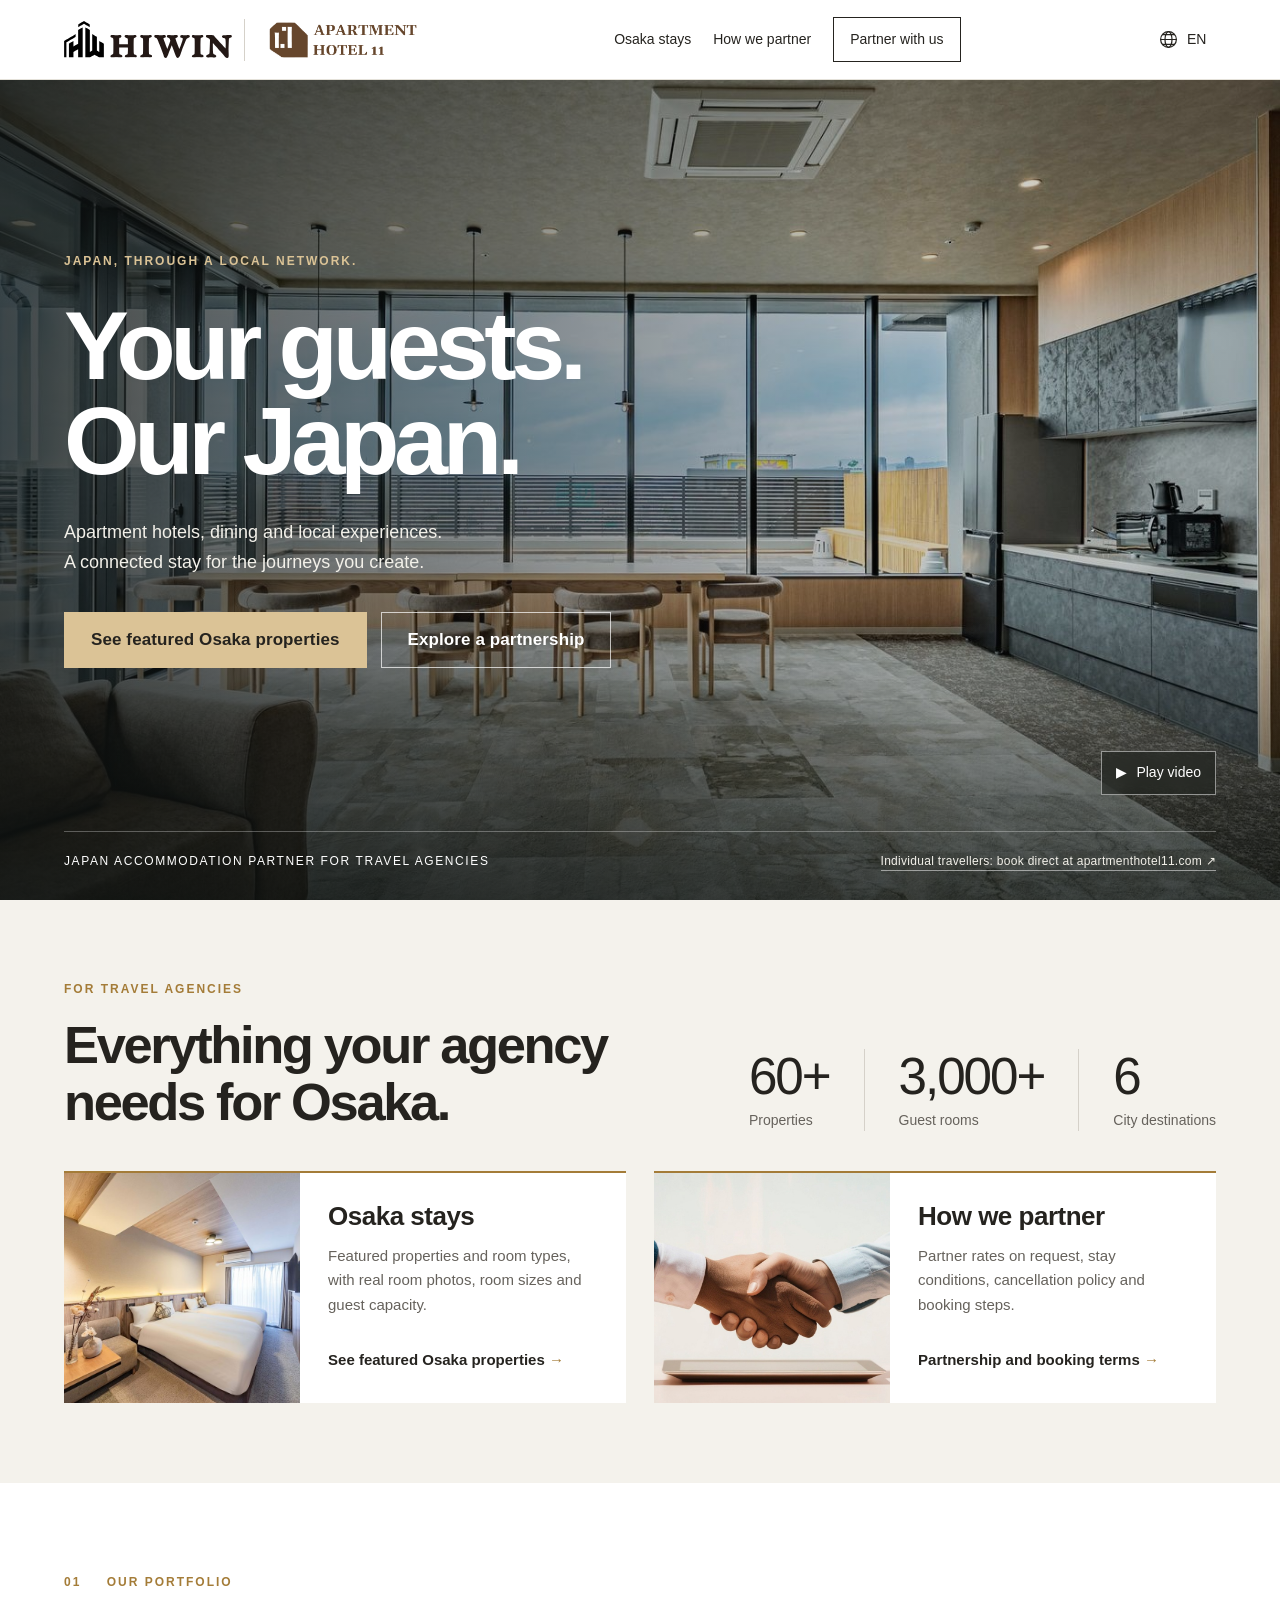
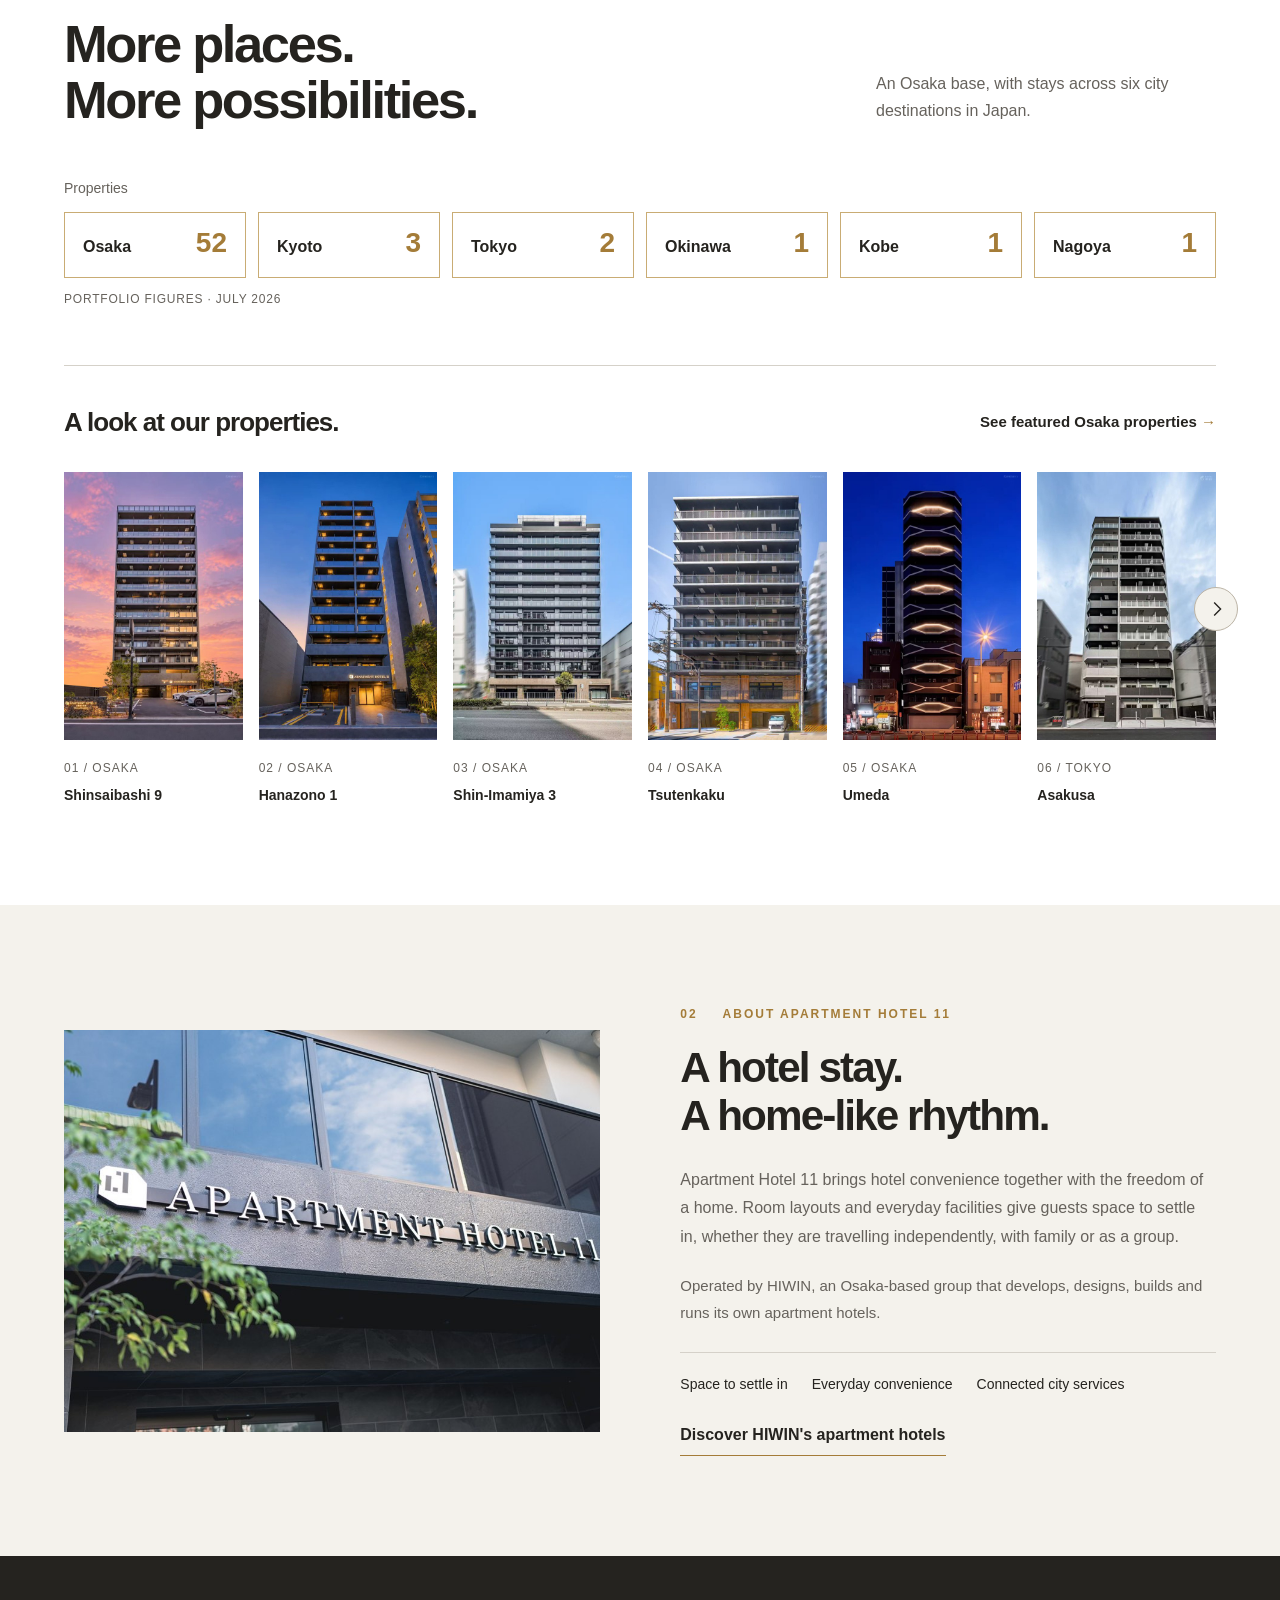
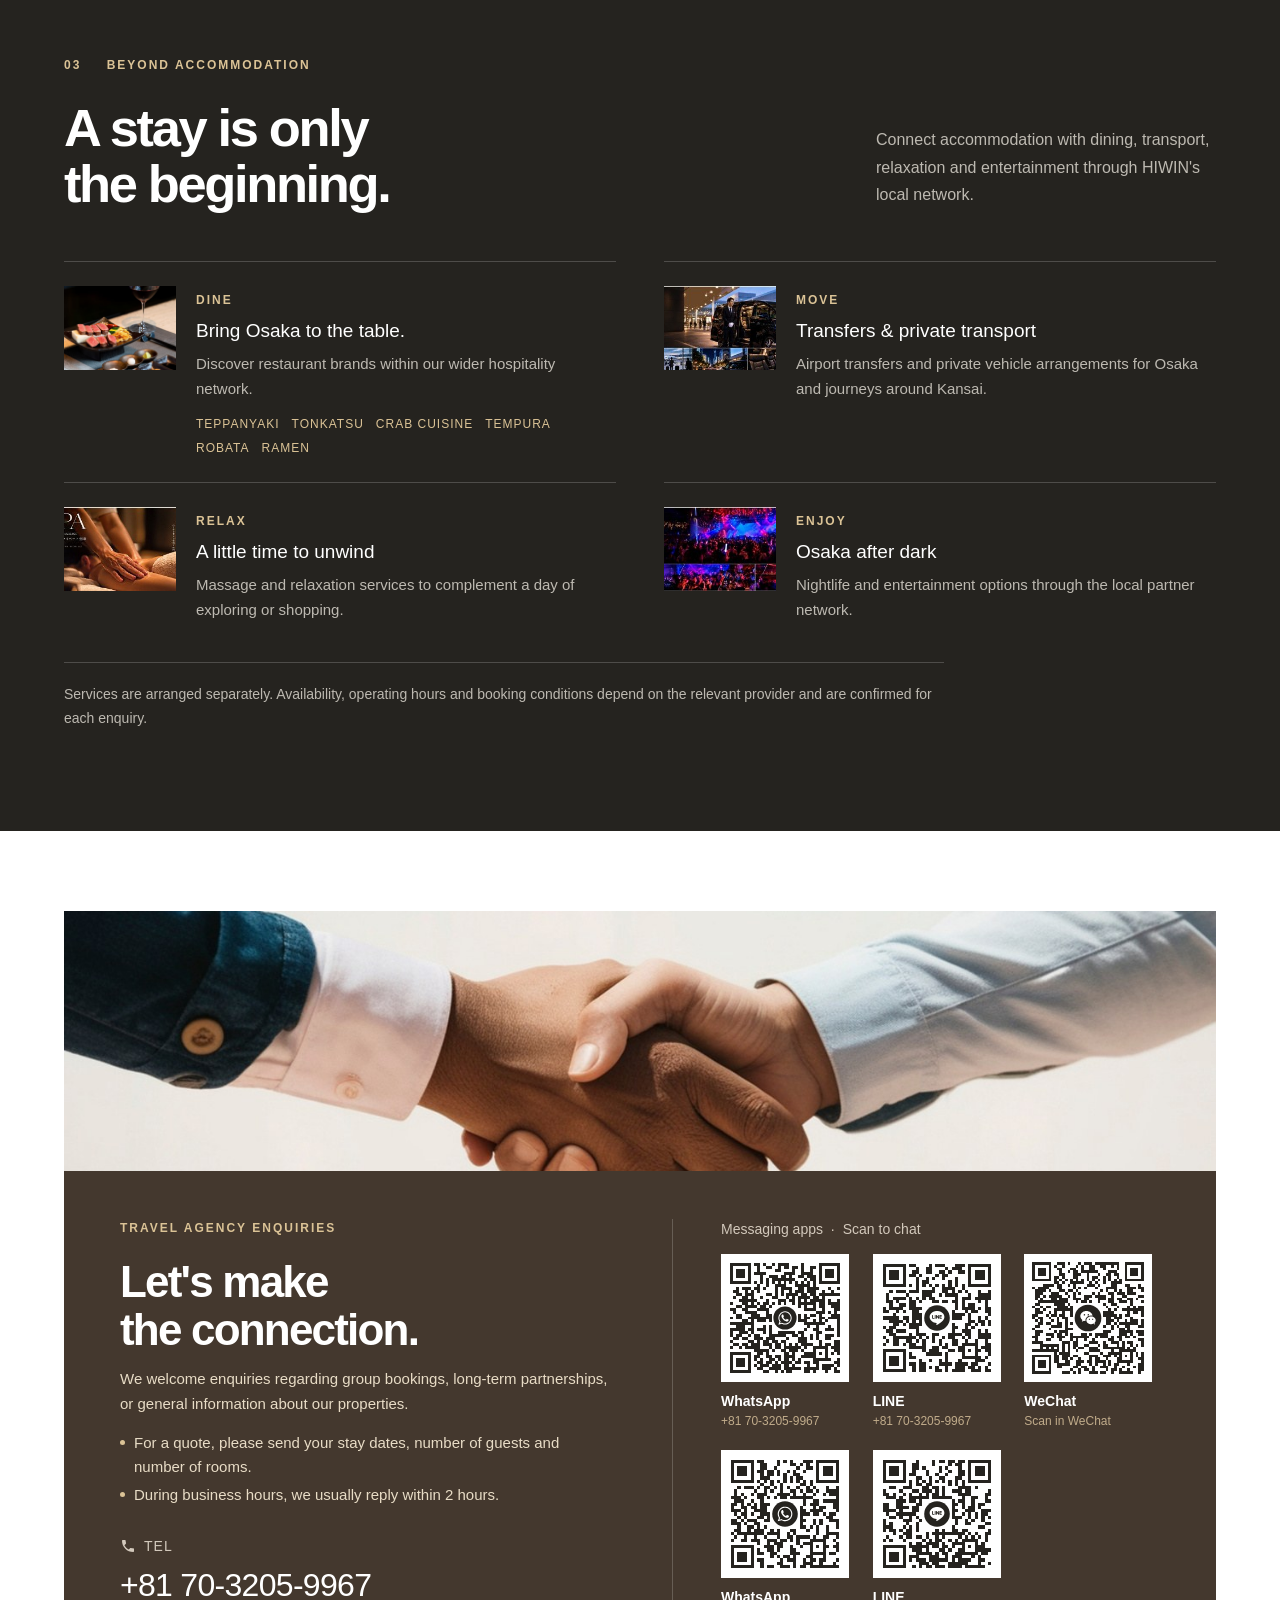
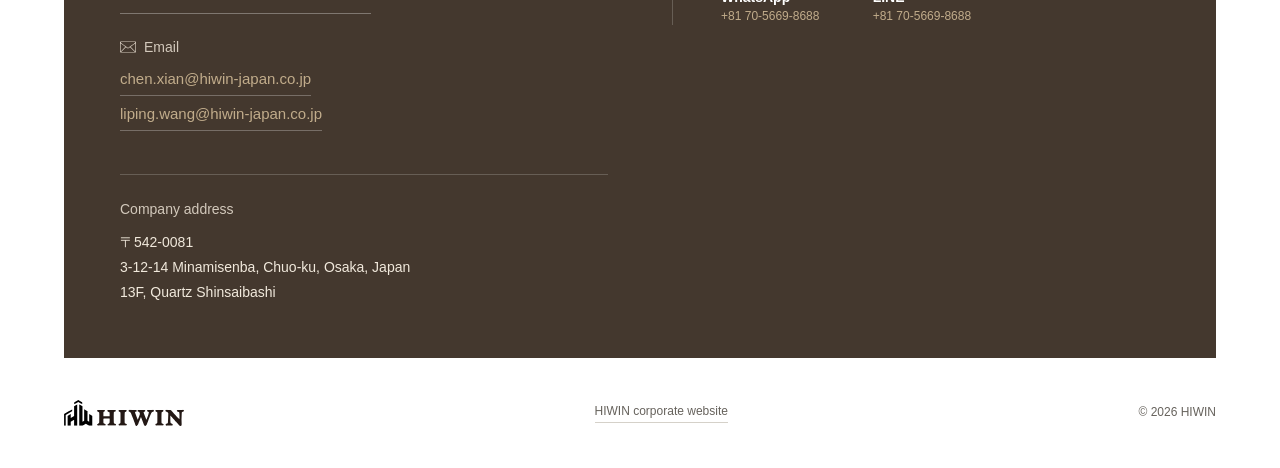
==== index.html @ 97ae5ff8 "Enquiry notes in contact sections; Traditional Chinese wording for properties - Contact panel (every" ====
<!doctype html>
<html lang="en">
<head>
  <!-- Google tag (gtag.js): HIWIN Partners production website -->
  <script async src="https://www.googletagmanager.com/gtag/js?id=G-TNJQEP3WWM"></script>
  <script>
    window.dataLayer = window.dataLayer || [];
    function gtag(){dataLayer.push(arguments);}
    if (location.hostname === 'hiwin-partners.com') {
      gtag('js', new Date());
      gtag('config', 'G-TNJQEP3WWM');
    }
  </script>
  <script src="analytics.js" defer></script>
  <meta charset="utf-8">
  <meta name="viewport" content="width=device-width, initial-scale=1">
  <meta name="theme-color" content="#25231f">
  <title>Apartment Hotel 11 for Travel Agencies in Japan | HIWIN</title>
  <meta name="description" content="Partner with Apartment Hotel 11 by HIWIN: 60+ apartment hotels and 3,000+ rooms in Osaka, Kyoto, Tokyo and 3 more Japanese cities, for travel agents planning FIT and group trips.">
  <meta property="og:type" content="website">
  <meta property="og:site_name" content="HIWIN · Apartment Hotel 11">
  <meta property="og:title" content="Apartment Hotel 11 for Travel Agencies in Japan | HIWIN">
  <meta property="og:description" content="Partner with Apartment Hotel 11 by HIWIN: 60+ apartment hotels and 3,000+ rooms in Osaka, Kyoto, Tokyo and 3 more Japanese cities, for travel agents planning FIT and group trips.">
  <meta property="og:image:alt" content="Apartment Hotel 11 entrance and brand sign">
  <meta name="twitter:card" content="summary_large_image">
  <link rel="icon" type="image/svg+xml" href="assets/favicon.svg">
  <link rel="preload" as="image" href="assets/hero-room.jpg">
  <link rel="stylesheet" href="styles.css">
  <script src="script.js" defer></script>
</head>
<body>
  <a class="skip" href="#main">Skip to content</a>
  <header class="site-header">
    <a class="brand" href="./" aria-label="HIWIN Travel Agency Partnerships home"><img src="assets/hiwin-logo.svg" width="168" height="40" alt="HIWIN"></a>
    <span class="brand-sub"><img src="assets/apartment11-logo-header.png" width="513" height="125" alt="Apartment Hotel 11"></span>
    <span class="trade-label">TRAVEL AGENCY PARTNERSHIPS</span>
    <div class="header-controls"><div class="language-selector"><button class="language-trigger" aria-expanded="false" aria-controls="language-options" aria-label="Choose language"><svg viewBox="0 0 24 24" fill="none" stroke="currentColor" stroke-width="1.4" aria-hidden="true"><circle cx="12" cy="12" r="9"/><ellipse cx="12" cy="12" rx="4" ry="9"/><path d="M3 12h18M5 6.5h14M5 17.5h14"/></svg><span>EN</span></button><div id="language-options" hidden><a href="./" lang="en" hreflang="en">English</a><a href="ja/" lang="ja" hreflang="ja">日本語</a><a href="zh-Hant/" lang="zh-Hant" hreflang="zh-Hant">繁體中文</a><a href="ms/" lang="ms" hreflang="ms">Bahasa Melayu</a><a href="th/" lang="th" hreflang="th">ไทย</a><a href="id/" lang="id" hreflang="id">Bahasa Indonesia</a><a href="fil/" lang="fil" hreflang="fil">Filipino</a><a href="ko/" lang="ko" hreflang="ko">한국어</a></div></div>
    <button class="menu-toggle" aria-controls="main-navigation" aria-expanded="false"><span class="menu-label">Menu</span><span class="menu-symbol" aria-hidden="true">＋</span></button></div>
    <nav id="main-navigation" aria-label="Main navigation">
      <a href="osaka-accommodation/">Osaka stays</a><a href="travel-agency-partnership/">How we partner</a><a href="#partnership" class="nav-contact">Partner with us</a>
    </nav>
  </header>
  <main id="main">
    <section id="introduction" aria-labelledby="about-title">
      <div class="hero">
        <img class="hero-image" src="assets/hero-room.jpg" alt="Light-filled Apartment Hotel 11 interior with a kitchen and dining area" width="1400" height="933" fetchpriority="high">
        <video class="hero-video" muted loop playsinline preload="none" poster="assets/hero-room.jpg" aria-hidden="true" data-video-src="assets/hiwin-hero.m4v"></video>
        <div class="mobile-scenes" aria-hidden="true"><img class="scene current scene-room" src="assets/mobile-room.jpg" width="600" height="400" alt=""><img class="scene scene-property" src="assets/property-shinsaibashi9.jpg" width="512" height="768" alt="" loading="lazy"><img class="scene scene-dining" src="assets/dining-kirameki.jpg" width="800" height="533" alt="" loading="lazy"></div>
        <div class="hero-shade"></div>
        <div class="hero-content shell">
          <p class="eyebrow light">JAPAN, THROUGH A LOCAL NETWORK.</p>
          <h1 id="about-title">Your guests.<br>Our Japan.</h1>
          <p class="hero-summary">Apartment hotels, dining and local experiences.<br> A connected stay for the journeys you create.</p>
          <div class="hero-actions"><a class="hero-link" href="osaka-accommodation/">See featured Osaka properties</a><a class="hero-link hero-link-alt" href="#partnership">Explore a partnership</a></div>
        </div>
        <div class="scene-controls" role="group" aria-label="Hero scenes"><button aria-label="Show guest room" aria-pressed="true" data-scene="0"></button><button aria-label="Show property exterior" aria-pressed="false" data-scene="1"></button><button aria-label="Show restaurant" aria-pressed="false" data-scene="2"></button></div><button class="motion-toggle" aria-pressed="false"><span aria-hidden="true">Ⅱ</span><span class="motion-label">Pause video</span></button>
        <div class="hero-bottom shell"><span>JAPAN ACCOMMODATION PARTNER FOR TRAVEL AGENCIES</span><span><a class="hero-direct" href="https://apartmenthotel11.com/en/" target="_blank" rel="noopener">Individual travellers: book direct at apartmenthotel11.com</a></span></div>
      </div>
    </section>

    <section id="agency-zone" class="agency-zone" aria-labelledby="agency-zone-title">
      <div class="shell">
        <div class="agency-head"><div><p class="eyebrow">FOR TRAVEL AGENCIES</p><h2 id="agency-zone-title">Everything your agency needs for Osaka.</h2></div><div class="agency-stats"><div><strong>60+</strong><span>Properties</span></div><div><strong>3,000+</strong><span>Guest rooms</span></div><div><strong>6</strong><span>City destinations</span></div></div></div>
        <div class="agency-cards">
          <a class="agency-card" href="osaka-accommodation/"><img src="assets/rooms/shinimamiya1.jpg" width="800" height="600" alt="Shin-Imamiya 1 featured room" loading="lazy"><div><h3>Osaka stays</h3><p>Featured properties and room types, with real room photos, room sizes and guest capacity.</p><span class="agency-card-link">See featured Osaka properties</span></div></a>
          <a class="agency-card" href="travel-agency-partnership/"><img src="assets/partnership.jpg" width="1350" height="767" alt="Business partners shaking hands" loading="lazy"><div><h3>How we partner</h3><p>Partner rates on request, stay conditions, cancellation policy and booking steps.</p><span class="agency-card-link">Partnership and booking terms</span></div></a>
        </div>
      </div>
    </section>

    <section id="portfolio" class="portfolio chapter" aria-labelledby="portfolio-title">
      <div class="shell">
        <div class="section-heading"><div><p class="eyebrow"><span>01</span> OUR PORTFOLIO</p><h2 id="portfolio-title">More places.<br>More possibilities.</h2></div><p class="section-intro">An Osaka base, with stays across six city destinations in Japan.</p></div>
        <div class="city-strip">
          <p class="city-strip-title">Properties</p>
          <div class="op-chips op-chips-solid"><span class="op-chip"><span>Osaka</span><strong>52</strong></span><span class="op-chip"><span>Kyoto</span><strong>3</strong></span><span class="op-chip"><span>Tokyo</span><strong>2</strong></span><span class="op-chip"><span>Okinawa</span><strong>1</strong></span><span class="op-chip"><span>Kobe</span><strong>1</strong></span><span class="op-chip"><span>Nagoya</span><strong>1</strong></span></div>
          <p class="data-date">PORTFOLIO FIGURES · JULY 2026</p>
        </div>
        <div class="gallery-heading"><h3>A look at our properties.</h3><a class="gallery-link" href="osaka-accommodation/">See featured Osaka properties</a></div>
        <div class="property-carousel"><div class="property-grid" id="property-gallery">
          <figure><a href="osaka-accommodation/"><img src="assets/property-shinsaibashi9.jpg" width="512" height="768" alt="Apartment Hotel 11 Shinsaibashi 9 exterior at sunset" loading="lazy"><figcaption><span>01 / OSAKA</span><h4>Shinsaibashi 9</h4></figcaption></a></figure>
          <figure><a href="osaka-accommodation/"><img src="assets/property-hanazono1.jpg" width="512" height="768" alt="Apartment Hotel 11 Hanazono 1 exterior at night" loading="lazy"><figcaption><span>02 / OSAKA</span><h4>Hanazono 1</h4></figcaption></a></figure>
          <figure><a href="osaka-accommodation/"><img src="assets/property-shinimamiya3.jpg" width="512" height="768" alt="Apartment Hotel 11 Shin-Imamiya 3 exterior" loading="lazy"><figcaption><span>03 / OSAKA</span><h4>Shin-Imamiya 3</h4></figcaption></a></figure>
          <figure><a href="osaka-accommodation/"><img src="assets/property-tsutenkaku.jpg" width="512" height="768" alt="Apartment Hotel 11 Tsutenkaku exterior" loading="lazy"><figcaption><span>04 / OSAKA</span><h4>Tsutenkaku</h4></figcaption></a></figure>
          <figure><a href="osaka-accommodation/"><img src="assets/property-umeda.jpg" width="512" height="768" alt="Apartment Hotel 11 Umeda exterior with illuminated balconies" loading="lazy"><figcaption><span>05 / OSAKA</span><h4>Umeda</h4></figcaption></a></figure>
          <figure><a href="osaka-accommodation/"><img src="assets/property-asakusa.jpg" width="512" height="768" alt="Apartment Hotel 11 Asakusa exterior" loading="lazy"><figcaption><span>06 / TOKYO</span><h4>Asakusa</h4></figcaption></a></figure>
          <figure><a href="osaka-accommodation/"><img src="assets/property-namba-minami7.jpg" width="640" height="960" alt="Apartment Hotel 11 Namba Minami 7 exterior" loading="lazy"><figcaption><span>07 / OSAKA</span><h4>Namba Minami 7</h4></figcaption></a></figure>
          <figure><a href="osaka-accommodation/"><img src="assets/property-namba-minami6.jpg" width="1200" height="1800" alt="Apartment Hotel 11 Namba Minami 6 exterior" loading="lazy"><figcaption><span>08 / OSAKA</span><h4>Namba Minami 6</h4></figcaption></a></figure>
          <figure><a href="osaka-accommodation/"><img src="assets/property-osaka-dome.jpg" width="640" height="960" alt="Apartment Hotel 11 Osaka Dome exterior" loading="lazy"><figcaption><span>09 / OSAKA</span><h4>Osaka Dome</h4></figcaption></a></figure>
          <figure><a href="osaka-accommodation/"><img src="assets/property-shinsaibashi6.jpg" width="640" height="960" alt="Apartment Hotel 11 Shinsaibashi 6 exterior" loading="lazy"><figcaption><span>10 / OSAKA</span><h4>Shinsaibashi 6</h4></figcaption></a></figure>
          <figure><a href="osaka-accommodation/"><img src="assets/property-dotonbori2.jpg" width="640" height="960" alt="Apartment Hotel 11 Dotonbori 2 exterior" loading="lazy"><figcaption><span>11 / OSAKA</span><h4>Dotonbori 2</h4></figcaption></a></figure>
          <figure><a href="osaka-accommodation/"><img src="assets/property-kuromon9.jpg" width="640" height="960" alt="Apartment Hotel 11 Kuromon 9 exterior" loading="lazy"><figcaption><span>12 / OSAKA</span><h4>Kuromon 9</h4></figcaption></a></figure>
        </div><button class="property-prev" aria-controls="property-gallery" aria-label="Previous property"><svg viewBox="0 0 24 24" fill="none" stroke="currentColor" stroke-width="1.5" aria-hidden="true"><path d="m14 5-7 7 7 7"/></svg></button><button class="property-next" aria-controls="property-gallery" aria-label="Next property"><svg viewBox="0 0 24 24" fill="none" stroke="currentColor" stroke-width="1.5" aria-hidden="true"><path d="m10 5 7 7-7 7"/></svg></button></div>
      </div>
    </section>

    <section id="about" class="about chapter" aria-labelledby="brand-title">
      <div class="apartment-intro shell">
        <div class="apartment-intro-photo"><img src="assets/apartment-intro.jpg" width="1000" height="667" alt="Apartment Hotel 11 entrance and brand sign" loading="lazy"></div>
        <div class="apartment-intro-copy"><p class="eyebrow"><span>02</span> ABOUT APARTMENT HOTEL 11</p><h2 id="brand-title">A hotel stay.<br>A home-like rhythm.</h2><p>Apartment Hotel 11 brings hotel convenience together with the freedom of a home. Room layouts and everyday facilities give guests space to settle in, whether they are travelling independently, with family or as a group.</p><p class="about-operator">Operated by HIWIN, an Osaka-based group that develops, designs, builds and runs its own apartment hotels.</p><div class="apartment-features"><span>Space to settle in</span><span>Everyday convenience</span><span>Connected city services</span></div><a class="apartment-detail-link" href="https://hiwin-japan.co.jp/about-apartmenthotel.html" target="_blank" rel="noopener noreferrer">Discover HIWIN's apartment hotels</a></div>
      </div>
    </section>

    <section id="services" class="services chapter" aria-labelledby="services-title">
      <div class="shell">
        <div class="section-heading"><div><p class="eyebrow light"><span>03</span> BEYOND ACCOMMODATION</p><h2 id="services-title">A stay is only<br>the beginning.</h2></div><p class="section-intro">Connect accommodation with dining, transport, relaxation and entertainment through HIWIN's local network.</p></div>
        <div class="extras-grid extras-four">
          <article><img src="assets/dining-kirameki.jpg" width="800" height="533" alt="Teppanyaki Kirameki restaurant interior" loading="lazy"><div><span class="eyebrow light">DINE</span><h4>Bring Osaka to the table.</h4><p>Discover restaurant brands within our wider hospitality network.</p><p class="dining-genres"><span>TEPPANYAKI</span><span>TONKATSU</span><span>CRAB CUISINE</span><span>TEMPURA</span><span>ROBATA</span><span>RAMEN</span></p></div></article>
          <article><img src="assets/service-transfer.jpg" width="290" height="148" alt="Transfer service imagery from the HIWIN brochure" loading="lazy"><div><span class="eyebrow light">MOVE</span><h4>Transfers &amp; private transport</h4><p>Airport transfers and private vehicle arrangements for Osaka and journeys around Kansai.</p></div></article>
          <article><img src="assets/service-relax.jpg" width="293" height="148" alt="Relaxation service imagery from the HIWIN brochure" loading="lazy"><div><span class="eyebrow light">RELAX</span><h4>A little time to unwind</h4><p>Massage and relaxation services to complement a day of exploring or shopping.</p></div></article>
          <article><img src="assets/service-enjoy.jpg" width="291" height="148" alt="Osaka nightlife imagery from the HIWIN brochure" loading="lazy"><div><span class="eyebrow light">ENJOY</span><h4>Osaka after dark</h4><p>Nightlife and entertainment options through the local partner network.</p></div></article>
        </div>
        <p class="service-note">Services are arranged separately. Availability, operating hours and booking conditions depend on the relevant provider and are confirmed for each enquiry.</p>
      </div>
    </section>

    <section id="partnership" class="partnership op-contact home-contact" aria-labelledby="partnership-title">
      <div class="shell">
        <div class="contact-panel"><div class="contact-photo"><img src="assets/partnership.jpg" width="1350" height="767" alt="Business partners shaking hands" loading="lazy"></div><div class="contact-info"><p class="eyebrow light">TRAVEL AGENCY ENQUIRIES</p><h3 id="partnership-title">Let's make<br>the connection.</h3><p class="op-contact-hint">We welcome enquiries regarding group bookings, long-term partnerships, or general information about our properties.</p><ul class="contact-notes"><li>For a quote, please send your stay dates, number of guests and number of rooms.</li><li>During business hours, we usually reply within 2 hours.</li></ul><p class="contact-tel"><i class="ch ch-phone" aria-hidden="true"></i>TEL</p><a class="phone" href="tel:+817032059967">+81 70-3205-9967</a><dl class="contact-channels"><div><dt><i class="ch ch-mail" aria-hidden="true"></i>Email</dt><dd><a href="mailto:chen.xian@hiwin-japan.co.jp">chen.xian@hiwin-japan.co.jp</a><a href="mailto:liping.wang@hiwin-japan.co.jp">liping.wang@hiwin-japan.co.jp</a></dd></div></dl><div class="contact-qr"><p class="contact-qr-title">Messaging apps <span>Scan to chat</span></p><div class="contact-qr-grid"><a href="https://wa.me/817032059967" target="_blank" rel="noopener noreferrer"><i class="ch ch-whatsapp" aria-hidden="true"></i><img src="assets/qr/whatsapp-7032059967.svg" width="120" height="120" alt="" loading="lazy"><span>WhatsApp</span><small>+81 <span>70-3205-9967</span></small></a><a href="https://line.me/ti/p/4f6w-2z54b" target="_blank" rel="noopener noreferrer"><i class="ch ch-line" aria-hidden="true"></i><img src="assets/qr/line-7032059967.svg" width="120" height="120" alt="" loading="lazy"><span>LINE</span><small>+81 <span>70-3205-9967</span></small></a><a href="contact/#cp-wechat"><i class="ch ch-wechat" aria-hidden="true"></i><img src="assets/qr/wechat-chen-xian.svg" width="120" height="120" alt="WeChat QR code" loading="lazy"><span>WeChat</span><small>Scan in WeChat</small></a><a href="https://wa.me/817056698688" target="_blank" rel="noopener noreferrer"><i class="ch ch-whatsapp" aria-hidden="true"></i><img src="assets/qr/whatsapp-7056698688.svg" width="120" height="120" alt="" loading="lazy"><span>WhatsApp</span><small>+81 <span>70-5669-8688</span></small></a><a href="https://line.me/ti/p/5MqWu953ES" target="_blank" rel="noopener noreferrer"><i class="ch ch-line" aria-hidden="true"></i><img src="assets/qr/line-7056698688.svg" width="120" height="120" alt="" loading="lazy"><span>LINE</span><small>+81 <span>70-5669-8688</span></small></a></div></div><address class="company-address"><span class="address-label">Company address</span><a href="https://www.google.com/maps/search/?api=1&amp;query=542-0081%20%E5%A4%A7%E9%98%AA%E5%B8%82%E4%B8%AD%E5%A4%AE%E5%8C%BA%E5%8D%97%E8%88%B9%E5%A0%B43%E4%B8%81%E7%9B%AE12%E7%95%AA14%E5%8F%B7%20%E3%82%AF%E3%82%AA%E3%83%BC%E3%83%84%E5%BF%83%E6%96%8E%E6%A9%8B" target="_blank" rel="noopener noreferrer" aria-label="HIWIN office on Google Maps"><span>〒542-0081</span><span>3-12-14 Minamisenba, Chuo-ku, Osaka, Japan</span><span>13F, Quartz Shinsaibashi</span></a></address></div></div>
        <footer><div><img src="assets/hiwin-logo.svg" width="160" height="40" alt="HIWIN"></div><a href="https://hiwin-japan.co.jp/" target="_blank" rel="noopener noreferrer">HIWIN corporate website</a><span>© 2026 HIWIN</span></footer>
      </div>
    </section>
  </main>
</body>
</html>
---- styles.css ----
:root{--ink:#25231f;--paper:#fff;--cream:#f4f2ec;--gold:#a47c38;--muted:#66625c;--line:#d5d1c9;--font:Arial,"Helvetica Neue",sans-serif}*{box-sizing:border-box}html{scroll-behavior:smooth;scroll-padding-top:100px}body{margin:0;background:var(--paper);color:var(--ink);font-family:var(--font);font-size:16px;line-height:1.65}a{color:inherit;text-decoration:none}button{font:inherit}img{display:block;max-width:100%;object-fit:cover}p,h1,h2,h3,h4,figure{margin:0}p+p{margin-top:20px}a:focus-visible,button:focus-visible{outline:3px solid var(--gold);outline-offset:6px}.skip{position:fixed;left:16px;top:-100px;background:#fff;padding:12px;z-index:50}.skip:focus{top:10px}.shell{width:90%;max-width:1440px;margin:auto}.chapter{padding:100px 0;scroll-margin-top:0}.site-header{height:92px;position:sticky;top:0;z-index:20;display:flex;align-items:center;gap:34px;padding:0 5%;background:#fffffff7;border-bottom:1px solid #e4e1d9;backdrop-filter:blur(12px)}.brand img{width:168px;height:auto}.trade-label{font-size:12px;letter-spacing:1.9px;line-height:1.5;max-width:120px;padding-left:25px;border-left:1px solid var(--line)}nav{display:flex;gap:32px;align-items:center;margin-left:auto}nav a{font-size:14px;white-space:nowrap;position:relative}nav a:after{content:"";height:1px;background:var(--gold);position:absolute;bottom:-7px;left:0;width:0;transition:width .25s}nav a:hover:after,nav a.active:after{width:100%}.nav-contact{padding:12px 20px;border:1px solid var(--ink)}.nav-contact:after{display:none}.nav-contact:hover{background:var(--ink);color:#fff}.menu-toggle{display:none}.hero{height:calc(100svh - 92px);min-height:650px;max-height:980px;position:relative;color:#fff;background:#363630}.hero-image{position:absolute;inset:0;width:100%;height:100%;object-position:center 58%}.hero-shade{position:absolute;inset:0;background:linear-gradient(90deg,rgba(15,19,18,.76),rgba(15,19,18,.2) 75%),linear-gradient(0deg,rgba(10,15,13,.65),transparent 35%)}.hero-content{position:relative;height:100%;display:flex;flex-direction:column;justify-content:center;padding-bottom:60px}.eyebrow{font-size:12px;letter-spacing:2px;font-weight:700;color:var(--gold);line-height:1.6}.eyebrow span{display:inline-block;margin-right:20px}.eyebrow.light{color:#dbc396}.hero h1{font-size:clamp(64px,7.6vw,124px);letter-spacing:-.055em;line-height:.98;margin:26px 0 30px;font-weight:700}.hero-summary{font-size:18px;line-height:1.65;color:#f2f0e9}.hero-link{margin-top:34px;width:max-content;border-bottom:1px solid #ffffffa8;padding:0 0 8px;font-size:15px}.hero-link:hover{border-color:#fff}.hero-bottom{position:absolute;bottom:28px;left:5%;display:flex;justify-content:space-between;font-size:12px;letter-spacing:1.6px;border-top:1px solid #ffffff4a;padding-top:20px}.about-copy{display:grid;grid-template-columns:1.1fr 1fr;gap:9%}h2{font-size:clamp(40px,4.1vw,64px);line-height:1.08;letter-spacing:-.045em;margin-top:24px;font-weight:700}.about-detail{padding-top:42px;color:var(--muted);font-size:16px}.lead{font-size:23px;line-height:1.35;color:var(--ink);font-weight:600;margin-bottom:24px}.capabilities{display:flex;flex-wrap:wrap;gap:24px;border-top:1px solid var(--line);margin-top:32px;padding-top:20px;font-size:12px;letter-spacing:1px;color:var(--ink)}.portfolio{background:var(--cream);padding-top:90px}.section-heading{display:flex;justify-content:space-between;align-items:flex-end;gap:60px}.section-intro{max-width:340px;color:var(--muted);line-height:1.7;padding-bottom:5px}.stats{display:grid;grid-template-columns:1fr 1.45fr 1fr;margin-top:65px;border-top:1px solid var(--line);border-bottom:1px solid var(--line)}.stats div{padding:25px 0 32px;display:flex;flex-direction:column}.stats div+div{border-left:1px solid var(--line);padding-left:17%}.stats strong{font-size:clamp(64px,7.8vw,112px);line-height:1.25;font-weight:500;letter-spacing:-.055em;font-variant-numeric:tabular-nums}.stats span{font-size:14px;color:var(--muted)}.data-date{font-size:12px;letter-spacing:1.5px;margin-top:14px;color:var(--muted)}.coverage{display:grid;grid-template-columns:1fr 1.3fr;gap:10%;padding:65px 0 60px}.coverage-copy h3{font-size:36px;line-height:1.15;letter-spacing:-1.5px;margin:20px 0}.coverage-copy p:not(.eyebrow){color:var(--muted);max-width:320px}.coverage-brand{font-family:Georgia,serif;display:block;font-size:27px;line-height:1.05;letter-spacing:2.8px;margin-top:40px;color:#3b493b}.city-row{display:grid;grid-template-columns:1.5fr 1fr .8fr;border-bottom:1px solid var(--line);padding:15px 0;align-items:center;font-size:17px}.city-row>span:nth-child(n+2){text-align:right;font-variant-numeric:tabular-nums}.city-row>span:first-child{font-weight:600}.city-row small{display:inline-block;font-size:12px;color:#8d887f;margin-left:10px;font-weight:400}.city-header{font-size:12px;padding-top:0;padding-bottom:16px;color:var(--muted)}.city-header>span:first-child{font-weight:400}.gallery-heading{display:flex;justify-content:space-between;gap:20px;align-items:center;border-top:1px solid var(--line);padding-top:35px;margin-bottom:28px}.gallery-heading h3{font-size:26px;letter-spacing:-1px}.gallery-heading>span,.process-heading>span{font-size:12px;letter-spacing:1.6px;color:var(--muted)}.property-grid{display:grid;grid-template-columns:repeat(6,minmax(0,1fr));gap:16px}.property-grid img{aspect-ratio:2/3;width:100%;transition:filter .3s}.property-grid figure:hover img{filter:brightness(1.07)}.property-grid figcaption{padding-top:14px}.property-grid figcaption span{font-size:12px;letter-spacing:1px;color:var(--muted)}.property-grid h4{font-size:14px;font-weight:600;line-height:1.45;margin-top:4px}.services{background:var(--ink);color:#fff}.services .section-intro{color:#bdb9b1}.service-index{display:flex;justify-content:space-between;border-top:1px solid #ffffff30;border-bottom:1px solid #ffffff30;margin-top:48px;padding:20px 0;font-size:clamp(14px,2.2vw,30px);letter-spacing:1.5px;font-weight:500}.service-index span+span{color:#dbc396}.dining-intro{display:flex;justify-content:space-between;align-items:flex-end;gap:30px;margin:50px 0 24px}.dining-intro h3,.extras-heading h3{font-size:32px;line-height:1.15;letter-spacing:-1px}.dining-intro p,.extras-heading p{color:#bdb9b1;max-width:340px}.restaurant-grid{display:grid;grid-template-columns:repeat(3,1fr);gap:24px}.restaurant-grid img{width:100%;aspect-ratio:1.7;object-position:center}.restaurant-grid figcaption{padding:18px 0 20px;border-bottom:1px solid #ffffff30}.restaurant-grid figcaption>span{font-size:12px;letter-spacing:1.6px;color:#dbc396}.restaurant-grid h4{font-size:21px;font-weight:500;margin-top:5px}.more-restaurants{display:flex;gap:28px;align-items:center;flex-wrap:wrap;margin-top:20px;font-size:12px;letter-spacing:1px;color:#bdb9b1}.more-restaurants span{font-size:14px;color:#f0e9df;letter-spacing:0}.extras-heading{display:flex;justify-content:space-between;align-items:flex-end;gap:30px;margin:65px 0 28px}.extras-grid{display:grid;grid-template-columns:repeat(3,1fr);gap:24px}.extras-grid article{display:grid;grid-template-columns:110px 1fr;gap:20px;border-top:1px solid #ffffff30;padding-top:24px}.extras-grid img{width:110px;height:90px}.extras-grid h4{font-size:19px;line-height:1.3;margin:10px 0 12px;font-weight:500}.extras-grid p{font-size:14px;color:#bdb9b1;line-height:1.65}.extras-grid .eyebrow{font-size:12px}.service-note{margin-top:40px;padding-top:20px;border-top:1px solid #ffffff30;max-width:880px;font-size:12px;color:#bdb9b1;line-height:1.7}.partnership{padding-bottom:0;background:#fff}.partner-models{display:grid;grid-template-columns:repeat(4,1fr);gap:30px;margin-top:55px}.partner-models article{border-top:2px solid var(--gold);padding-top:22px}.partner-models article>span{font-size:12px;color:var(--gold)}.partner-models h3{font-size:21px;line-height:1.25;font-weight:600;min-height:54px;letter-spacing:-.4px;margin:20px 0 16px}.partner-models p{font-size:14px;color:var(--muted);line-height:1.7}.process-heading{display:flex;justify-content:space-between;align-items:flex-end;gap:30px;margin:70px 0 40px}.process-heading h3{font-size:32px;line-height:1.15;letter-spacing:-1px}.process{list-style:none;padding:0;margin:0;display:grid;grid-template-columns:repeat(5,1fr);gap:28px}.process li{border-top:1px solid var(--line);padding-top:20px}.process li>span{font-size:28px;line-height:1;color:var(--gold);font-weight:400}.process h4{font-size:16px;margin:18px 0 12px;line-height:1.4;font-weight:600}.process p{font-size:14px;color:var(--muted);line-height:1.6}.contact-panel{margin-top:75px;display:grid;grid-template-columns:.85fr 1.15fr;background:#44382e;color:#fff}.contact-photo img{width:100%;height:100%;object-position:45%;min-height:470px}.contact-info{padding:50px 10%}.contact-info h3{font-size:44px;line-height:1.08;letter-spacing:-1.8px;margin-top:20px}.phone{display:inline-block;font-size:clamp(22px,2.5vw,35px);letter-spacing:-.7px;border-bottom:1px solid #ffffff50;margin-top:30px;line-height:1.7}.phone:hover{border-color:#fff}.contact-channels{margin-top:28px;font-size:12px;color:#d3c9bc}.contact-channels div{display:flex;gap:30px;margin-top:8px}.contact-channels dt{width:70px}.contact-channels dd{margin:0;color:#c1ac8b;letter-spacing:.8px}footer{display:flex;align-items:center;justify-content:space-between;gap:30px;padding:42px 0;color:var(--muted);font-size:12px}footer>div{display:flex;align-items:center;gap:30px}footer img{width:120px;height:auto}footer>div>span{font-size:12px;letter-spacing:1.2px}footer a{border-bottom:1px solid var(--line)}
@media(min-width:1700px){.hero-bottom{left:calc((100% - 1440px)/2)}}
@media(max-width:1100px){.trade-label{display:none}.site-header{gap:25px}nav{gap:20px}.extras-grid article{display:block}.extras-grid img{width:100%;height:auto;aspect-ratio:1.96;margin-bottom:18px}.property-grid{grid-template-columns:repeat(3,1fr);gap:30px 20px}.property-grid img{aspect-ratio:3/4}.partner-models{gap:20px}.partner-models h3{font-size:19px}footer>div{display:block}footer>div>span{display:block;margin-top:10px}.hero{min-height:590px}}
@media(max-width:760px){html{scroll-padding-top:72px}.shell{width:88%}.site-header{height:72px;padding:0 6%;justify-content:space-between}.brand img{width:140px}.menu-toggle{display:flex;align-items:center;gap:14px;background:transparent;border:0;font-size:14px;padding:10px 0}.menu-toggle span{font-size:22px;line-height:1}nav{display:none;position:absolute;top:72px;left:0;width:100%;background:var(--paper);padding:20px 6% 30px;border-bottom:1px solid var(--line)}nav.open{display:flex;align-items:stretch;flex-direction:column;gap:0}nav a{padding:15px 0;font-size:18px;border-top:1px solid var(--line)}nav a:after{display:none}nav .nav-contact{border:0;border-top:1px solid var(--line);color:var(--gold)}.hero{height:calc(92svh - 72px);min-height:560px;max-height:760px}.hero-image{object-position:60% center}.hero-shade{background:linear-gradient(90deg,#111611bb,#11161155),linear-gradient(0deg,#111611bb,transparent 50%)}.hero-content{padding-bottom:90px}.hero h1{font-size:clamp(64px,13vw,90px);margin:26px 0}.hero-summary{font-size:16px;max-width:340px}.hero-summary br{display:none}.eyebrow{font-size:12px;letter-spacing:1.4px}.hero-bottom{left:6%;font-size:12px;bottom:22px;display:block}.hero-bottom span{display:block}.hero-bottom span+span{margin-top:6px;font-size:12px;letter-spacing:1px}.chapter{padding:65px 0}.about-copy{display:block}.about-detail{padding-top:32px}.lead{font-size:21px}.capabilities{gap:20px;font-size:12px}h2{font-size:42px;margin-top:20px}.section-heading{display:block}.section-intro{max-width:none;margin-top:24px;font-size:15px}.stats{margin-top:36px;grid-template-columns:1fr 1.4fr .8fr}.stats strong{font-size:clamp(35px,9.8vw,64px);line-height:1.35}.stats span{font-size:12px}.stats div{padding:20px 0}.stats div+div{padding-left:11%}.data-date{font-size:12px}.coverage{display:block;padding:40px 0}.coverage-copy h3{font-size:29px}.coverage-copy h3 br{display:none}.coverage-copy p:not(.eyebrow){max-width:none;font-size:15px}.coverage-brand{display:none}.city-list{margin-top:30px}.city-row{font-size:16px}.city-header{font-size:12px}.city-row small{font-size:12px;margin-left:6px}.gallery-heading{display:block;padding-top:26px}.gallery-heading h3{font-size:24px}.gallery-heading>span{display:block;margin-top:8px;font-size:12px}.property-grid{display:flex;gap:16px;overflow-x:auto;scroll-snap-type:x mandatory;padding-bottom:18px}.property-grid figure{flex:0 0 65%;scroll-snap-align:start}.property-grid img{aspect-ratio:3/4}.property-grid h4{font-size:16px}.service-index{font-size:14px;letter-spacing:.5px;margin-top:35px;padding:18px 0}.dining-intro,.extras-heading{display:block;margin-top:38px}.dining-intro h3,.extras-heading h3,.process-heading h3{font-size:29px}.dining-intro p,.extras-heading p{font-size:14px;margin-top:16px;max-width:none}.restaurant-grid{display:flex;overflow-x:auto;scroll-snap-type:x mandatory;gap:18px;padding-bottom:10px}.restaurant-grid figure{flex:0 0 85%;scroll-snap-align:start}.restaurant-grid h4{font-size:22px}.more-restaurants{gap:12px 20px;font-size:12px}.more-restaurants span{font-size:14px}.extras-grid{display:block}.extras-grid article{display:grid;grid-template-columns:90px 1fr;gap:20px;margin-top:24px;padding-top:24px}.extras-grid img{width:90px;height:90px;aspect-ratio:auto;object-position:center;margin:0}.extras-grid h4{font-size:18px;margin-top:8px}.extras-grid p{font-size:14px}.service-note{font-size:12px;line-height:1.7;margin-top:30px}.partner-models{grid-template-columns:repeat(2,1fr);gap:32px 22px;margin-top:36px}.partner-models h3{font-size:18px;min-height:46px;margin-top:16px}.partner-models p{font-size:14px}.process-heading{display:block;margin:45px 0 28px}.process-heading>span{display:block;margin-top:16px;font-size:12px}.process{display:block}.process li{display:grid;grid-template-columns:44px 1fr;gap:4px 16px;padding:18px 0}.process li>span{grid-row:1/3;font-size:24px;align-self:start;padding-top:1px}.process h4{margin:0;font-size:16px}.process p{font-size:14px}.contact-panel{display:block;margin-top:40px}.contact-photo img{height:190px;min-height:0;object-position:50% 45%}.contact-info{padding:35px 8% 40px}.contact-info h3{font-size:38px}.phone{font-size:27px;margin-top:24px}.contact-channels{font-size:12px}.contact-channels div{gap:15px}footer{display:block;padding:32px 0 0;font-size:12px}footer>div{display:flex;gap:20px;margin-bottom:24px}footer>div>span{font-size:12px;margin:0}footer>a{display:inline-block;margin-right:20px}.partnership{padding-bottom:40px}}
@media(prefers-reduced-motion:reduce){html{scroll-behavior:auto}*{transition:none!important}}

.contact-channels{font-size:14px}.contact-channels dd{min-width:0;overflow-wrap:anywhere}.stats span{font-size:14px}.trade-label{max-width:140px}.hero-bottom span+span{font-size:12px}

/* Partner-site motion, language navigation and responsive refinements. */
.header-controls{display:flex;align-items:center;gap:14px;order:3;margin-left:12px}.site-header nav{order:2}.language-selector{position:relative}.language-trigger{display:flex;align-items:center;gap:8px;min-height:44px;min-width:58px;border:0;background:transparent;padding:8px 0;cursor:pointer;font-size:14px}.language-trigger svg{width:21px;height:21px;flex-shrink:0}#language-options{position:absolute;right:0;top:calc(100% + 15px);width:220px;background:var(--ink);color:white;padding:10px 18px;box-shadow:0 12px 30px #0002;border-top:2px solid var(--gold);z-index:40}#language-options[hidden]{display:none}#language-options a{display:block;padding:12px 4px;border-bottom:1px solid #ffffff25;font-size:15px}#language-options a:last-child{border:0}#language-options a[aria-current]{color:#dbc396}#language-options a:hover{color:#dbc396}.apartment-logo{width:280px;max-width:85%;height:auto;object-fit:contain;margin-top:36px}.footer-apartment{width:180px!important;object-fit:contain}.channel-icon{width:22px;height:22px;object-fit:contain}.contact-channels dt{display:flex;align-items:center;gap:7px;flex-shrink:0}.contact-channels a{border-bottom:1px solid #ffffff45;padding-bottom:3px}.contact-channels a:hover{color:#fff;border-color:#fff}.hero-video{position:absolute;inset:0;width:100%;height:100%;object-fit:cover;opacity:0;transition:opacity 1.1s}.hero-video.ready{opacity:1}.motion-toggle{position:absolute;right:5%;bottom:105px;display:flex;align-items:center;gap:9px;min-height:44px;padding:9px 14px;border:1px solid #ffffff80;background:#171b1680;color:white;font-size:14px;cursor:pointer;backdrop-filter:blur(8px)}.hero-content{pointer-events:none}.hero-content a{pointer-events:auto}.hero h1{max-width:1000px}.reveal{transition:opacity .8s,transform .8s}.reveal.pending{opacity:0;transform:translateY(24px)}.property-grid figure{overflow:hidden}.property-grid img{transition:transform .7s,filter .5s}.property-grid figure:hover img{transform:scale(1.035)}.stats strong{font-variant-numeric:tabular-nums}.service-index{gap:16px;flex-wrap:wrap}.service-index span{font-size:clamp(14px,1.8vw,27px)}.menu-toggle .menu-label{font-size:14px;line-height:1.5}.city-header{font-size:14px}.city-row small{display:none}.city-row>span{min-width:0}.city-header span{overflow-wrap:normal}.contact-info{min-width:0}.contact-channels{font-size:15px}.contact-channels dd{letter-spacing:0}.partner-models article{min-width:0}.partner-models h3{min-height:0}.partner-models p{font-size:16px}.extras-grid p{font-size:16px}.process p{font-size:16px}.service-note{font-size:14px}.data-date{letter-spacing:.8px}.stats span{padding-right:8px}html[lang=ja],html[lang=zh-Hant]{--font:"Hiragino Kaku Gothic ProN","Yu Gothic","PingFang TC","Microsoft JhengHei",Arial,sans-serif}html[lang=ja] h1,html[lang=zh-Hant] h1{font-size:clamp(48px,5.9vw,96px);line-height:1.2;letter-spacing:-.025em}html[lang=ja] h2,html[lang=zh-Hant] h2{line-height:1.4;letter-spacing:0;font-size:clamp(32px,3.5vw,53px)}html[lang=ja] .eyebrow,html[lang=zh-Hant] .eyebrow{letter-spacing:1px}html[lang=ms] .trade-label{display:none}html[lang=ms] h1{font-size:clamp(56px,6.7vw,105px);line-height:1.08}html[lang=ms] .service-index{letter-spacing:0}html[lang=ms] .restaurant-grid figcaption>span{display:block;line-height:1.5;min-height:36px}
@media(max-width:1280px){.trade-label{display:none}.site-header{justify-content:space-between;height:80px;padding:0 5%;gap:12px}.header-controls{margin-left:auto}.menu-toggle{display:flex;align-items:center;gap:10px;background:transparent;border:0;padding:10px;cursor:pointer;min-height:44px}.menu-symbol{font-size:24px;line-height:1}.site-header nav{display:none;position:absolute;top:80px;left:0;width:100%;margin:0;background:var(--ink);color:#fff;padding:18px 5% 26px;border-bottom:1px solid #ffffff30}.site-header nav.open{display:flex;flex-direction:column;align-items:stretch;gap:0}.site-header nav a{padding:15px 0;border:0;border-bottom:1px solid #ffffff30;font-size:18px;white-space:normal}.site-header nav a:after{display:none}.site-header nav .nav-contact{color:#dbc396}.hero{height:calc(100svh - 80px)}html{scroll-padding-top:80px}}
@media(max-width:760px){.site-header{height:72px;padding:0 5%;gap:6px}.brand img{width:126px}.header-controls{gap:8px;margin:0}.menu-toggle{gap:7px;padding:8px 0}.site-header nav{top:72px;padding:15px 6% 24px;max-height:calc(100svh - 72px);overflow:auto}html{scroll-padding-top:72px}.hero{height:calc(100svh - 72px);min-height:580px;max-height:880px}.hero-content{padding-bottom:100px}.hero h1{font-size:clamp(52px,13vw,82px);max-width:100%;line-height:1.04}.hero-summary{font-size:16px;line-height:1.7;max-width:90%}.hero .eyebrow{max-width:85%;letter-spacing:1px}.motion-toggle{right:6%;bottom:126px;font-size:14px}.hero-bottom{font-size:12px;width:88%;line-height:1.6}.hero-bottom span+span{max-width:92%;letter-spacing:.5px}.apartment-logo{display:block;width:220px;margin-top:28px}.stats{grid-template-columns:.85fr 1.3fr 1fr}.stats div+div{padding-left:9%}.stats span{font-size:14px;line-height:1.4;min-height:40px}.stats strong{font-size:clamp(34px,9.8vw,64px)}.city-row{grid-template-columns:1.15fr 1fr .8fr;font-size:16px;gap:10px}.city-header{font-size:14px;line-height:1.4}.service-index{display:grid;grid-template-columns:repeat(3,minmax(0,1fr));gap:16px 10px}.service-index span{font-size:14px;line-height:1.4}.partner-models{display:flex;gap:18px;overflow-x:auto;scroll-snap-type:x mandatory;padding-bottom:20px}.partner-models article{flex:0 0 82%;scroll-snap-align:start;padding-bottom:10px}.partner-models h3{font-size:22px}.extras-grid{display:flex;overflow-x:auto;scroll-snap-type:x mandatory;gap:18px;padding-bottom:16px}.extras-grid article{display:block;flex:0 0 86%;scroll-snap-align:start}.extras-grid img{width:100%;height:auto;aspect-ratio:1.96;margin-bottom:22px}.extras-grid h4{font-size:22px}.contact-channels div{gap:12px}.contact-channels dt{width:80px}.contact-channels dd{line-height:1.6}.contact-info h3{font-size:clamp(32px,8.5vw,40px);line-height:1.2}.phone{font-size:clamp(22px,6.5vw,29px)}footer>div{flex-wrap:wrap;gap:24px}.footer-apartment{width:150px!important}html[lang=ja] h1,html[lang=zh-Hant] h1{font-size:clamp(38px,10vw,60px);line-height:1.3}html[lang=ja] h2,html[lang=zh-Hant] h2{font-size:34px;line-height:1.45}html[lang=ms] h1{font-size:clamp(43px,11.6vw,70px);line-height:1.12}html[lang=ms] h2{font-size:38px;line-height:1.15}html[lang=ms] .city-header{font-size:14px}html[lang=ms] .stats span{min-height:44px}}
@media(prefers-reduced-motion:reduce){.reveal.pending{opacity:1;transform:none}.hero-video{transition:none}.property-grid figure:hover img{transform:none}html{scroll-behavior:auto}}

.mobile-scenes,.scene-controls{display:none}
@media(max-width:760px){.hero-image,.hero-video{display:none}.mobile-scenes{display:block;position:absolute;inset:0;overflow:hidden}.scene{position:absolute;inset:0;width:100%;height:100%;opacity:0;object-fit:cover;transition:opacity 1.2s}.scene.current{opacity:1}.scene-room{object-position:54% center}.scene-property{object-position:center 44%}.scene-dining{object-position:43% center}.hero-shade{background:linear-gradient(0deg,#111611dd 0%,#111611a0 45%,#11161116 100%)}.hero-content{justify-content:flex-end;padding-bottom:190px;padding-top:60px}.hero h1{margin:20px 0 22px}.hero-summary{max-width:100%}.hero-link{margin-top:24px}.scene-controls{display:flex;gap:12px;position:absolute;bottom:125px;left:6%;align-items:center;height:44px}.scene-controls button{position:relative;width:34px;height:44px;background:transparent;border:0;cursor:pointer;padding:0}.scene-controls button:after{content:"";position:absolute;width:26px;height:3px;left:4px;top:20px;background:#ffffff66;transition:background .4s}.scene-controls button[aria-pressed=true]:after{background:#fff}.motion-toggle{bottom:125px;right:6%;font-size:14px;max-width:56%;padding:9px 11px;min-height:44px}.hero-bottom{bottom:22px}.hero{min-height:660px}.property-grid figure{flex-basis:76%}.property-grid img{aspect-ratio:3/4;object-position:center}.restaurant-grid figure{flex-basis:88%}.restaurant-grid img{aspect-ratio:4/3;object-position:center}.property-grid,.restaurant-grid,.extras-grid,.partner-models{scrollbar-width:thin;scrollbar-color:var(--gold) transparent}.contact-photo img{height:180px;object-position:50% 43%}}
@media(max-width:360px){.brand img{width:112px}.header-controls{gap:7px}.language-trigger{gap:5px;min-width:50px}.menu-toggle{gap:5px}.hero-content{padding-bottom:190px}.hero h1{font-size:48px}html[lang=ms] .hero h1{font-size:40px}html[lang=ja] .hero h1,html[lang=zh-Hant] .hero h1{font-size:34px}.contact-channels div{gap:8px}.contact-channels dt{width:70px}.contact-channels{font-size:14px}}
@media(prefers-reduced-motion:reduce){.scene{transition:none}}

@media(max-width:760px){.hero{background:#171b16}.mobile-scenes{inset:0 0 auto;height:58%}.scene-room{object-position:54% 58%}.scene-property{object-position:center 48%}.scene-dining{object-position:43% center}.hero-shade{background:linear-gradient(0deg,#171b16 0%,#171b16 39%,#171b16c0 52%,#171b1620 75%,transparent 100%)}.hero-content{padding-bottom:185px}}

/* Apartment-hotel introduction and agency enquiry emphasis. */
.hero-link{display:inline-flex;align-items:center;justify-content:center;min-height:56px;max-width:100%;padding:14px 26px;border:1px solid #dbc396;background:#dbc396;color:#25231f;font-size:17px;font-weight:700;line-height:1.4;letter-spacing:.1px;transition:background .25s,border-color .25s,box-shadow .25s;text-align:left}.hero-link:hover,.hero-link:focus-visible{background:#ecdbba;border-color:#ecdbba;box-shadow:0 4px 18px #0002}.apartment-intro{display:grid;grid-template-columns:1fr 1fr;gap:7%;align-items:center;padding-bottom:100px}.apartment-intro-photo{overflow:hidden}.apartment-intro-photo img{width:100%;aspect-ratio:4/3;object-fit:cover;object-position:center}.apartment-intro h2{font-size:clamp(34px,3.3vw,52px);line-height:1.13;margin:20px 0 26px}.apartment-intro-copy>p:not(.eyebrow){color:var(--muted);line-height:1.8}.apartment-features{display:flex;flex-wrap:wrap;gap:10px 24px;border-top:1px solid var(--line);margin:26px 0;padding-top:20px;font-size:14px;color:var(--ink)}.apartment-detail-link{display:inline-block;border-bottom:1px solid var(--gold);padding-bottom:7px;font-weight:600;font-size:16px}.apartment-detail-link:hover{color:var(--gold)}.property-carousel{position:relative}.property-grid{row-gap:34px}.property-prev,.property-next{display:none}
@media(max-width:1100px){.apartment-intro{gap:5%}.apartment-intro h2{font-size:36px}}
@media(max-width:760px){.apartment-intro{display:flex;flex-direction:column;align-items:stretch;gap:30px;padding-bottom:65px}.apartment-intro-photo img{aspect-ratio:4/3;object-position:center 55%}.apartment-intro h2{font-size:36px;line-height:1.2}.apartment-intro-copy>p:not(.eyebrow){font-size:16px}.apartment-features{gap:10px 18px;font-size:14px}.apartment-detail-link{font-size:16px}.hero-link{font-size:16px;min-height:54px;padding:13px 22px;max-width:100%}.property-carousel{padding:0 22px}.property-grid{gap:12px;scrollbar-width:none;padding-bottom:8px}.property-grid::-webkit-scrollbar{display:none}.property-grid figure{flex:0 0 55%;overflow:visible}.property-grid img{aspect-ratio:2/3;object-fit:cover;object-position:center}.property-grid figcaption span{font-size:12px}.property-grid h4{font-size:14px;line-height:1.45}.property-prev,.property-next{display:flex;align-items:center;justify-content:center;position:absolute;top:calc((88vw - 44px) * .55 * .75 - 22px);width:44px;height:44px;padding:10px;border:1px solid #bcb4a6;background:var(--cream);color:var(--ink);border-radius:50%;cursor:pointer;z-index:2}.property-prev{left:-12px}.property-next{right:-12px}.property-prev svg,.property-next svg{width:22px;height:22px}.property-prev:disabled,.property-next:disabled{color:#aaa39a;cursor:default;background:#f4f2ecb0;border-color:#d5d1c9}.property-prev:not(:disabled):active,.property-next:not(:disabled):active{background:var(--gold);color:white}}

.property-grid img,.apartment-intro-photo img{height:auto}

/* Six dining brands, using the established restaurant gallery. */
.restaurant-grid{row-gap:32px}.restaurant-grid figure{min-width:0}.restaurant-grid img{height:auto;aspect-ratio:3/2}.restaurant-grid img[src*="sakutsuki"],.restaurant-grid img[src*="sumiya"]{object-position:center 25%}.restaurant-grid img[src*="aozora"]{object-position:center 15%}.restaurant-grid figcaption>span{font-size:14px;line-height:1.5}.restaurant-grid h4{line-height:1.5;overflow-wrap:anywhere}
@media(max-width:760px){.restaurant-grid{gap:18px}.restaurant-grid figure{flex-basis:88%}.restaurant-grid img{aspect-ratio:4/3}}

/* User-supplied contact logos, aligned with the existing LINE channel. */
.contact-channels div{display:grid;grid-template-columns:118px minmax(0,1fr);gap:14px;align-items:center;margin-top:10px}.contact-channels dt{width:auto;min-width:0}.contact-channels dt a{display:inline-flex;align-items:center;gap:9px;min-height:36px;color:inherit;border:0;padding:0}.contact-channels .channel-icon{width:24px;height:24px;flex-shrink:0}.channel-icon-monochrome{filter:invert(1);mix-blend-mode:screen}.contact-channels dd a{display:inline-block;max-width:100%;overflow-wrap:anywhere}
@media(max-width:760px){.contact-channels div{grid-template-columns:110px minmax(0,1fr);gap:10px}}
@media(max-width:360px){.contact-channels div{grid-template-columns:102px minmax(0,1fr);gap:8px}.contact-channels dt a{gap:7px}}

/* Desktop service cards: larger photographs with copy below. */
@media(min-width:1101px){
  .extras-grid{grid-template-columns:repeat(3,minmax(0,1fr))}
  .extras-grid article{display:block;min-width:0}
  .extras-grid img{width:100%;height:auto;aspect-ratio:1.96;object-fit:cover;margin-bottom:22px}
  .extras-grid h4{font-size:22px;line-height:1.4}
}

/* Localized typography: self-hosted licensed fonts, no external font requests. */
@font-face{font-family:"Noto Sans Thai";font-style:normal;font-weight:400;font-display:swap;src:url("assets/fonts/noto-sans-thai-400.ttf") format("truetype")}
@font-face{font-family:"Noto Sans Thai";font-style:normal;font-weight:500;font-display:swap;src:url("assets/fonts/noto-sans-thai-500.ttf") format("truetype")}
@font-face{font-family:"Noto Sans Thai";font-style:normal;font-weight:600;font-display:swap;src:url("assets/fonts/noto-sans-thai-600.ttf") format("truetype")}
@font-face{font-family:"Noto Sans Thai";font-style:normal;font-weight:700;font-display:swap;src:url("assets/fonts/noto-sans-thai-700.ttf") format("truetype")}
@font-face{font-family:"Inter";font-style:normal;font-weight:400;font-display:swap;src:url("assets/fonts/inter-400.ttf") format("truetype")}
@font-face{font-family:"Inter";font-style:normal;font-weight:500;font-display:swap;src:url("assets/fonts/inter-500.ttf") format("truetype")}
@font-face{font-family:"Inter";font-style:normal;font-weight:600;font-display:swap;src:url("assets/fonts/inter-600.ttf") format("truetype")}
@font-face{font-family:"Inter";font-style:normal;font-weight:700;font-display:swap;src:url("assets/fonts/inter-700.ttf") format("truetype")}
:lang(th){font-family:"Noto Sans Thai",Arial,sans-serif}
html[lang=th]{--font:"Noto Sans Thai",Arial,sans-serif}
html:is([lang=id],[lang=fil]){--font:"Inter",Arial,sans-serif}
html:is([lang=th],[lang=id],[lang=fil]) .trade-label{display:none}
html:is([lang=th],[lang=id],[lang=fil]) :is(h1,h2,h3,h4){text-wrap:balance}
html:is([lang=th],[lang=id],[lang=fil]) :is(.section-heading>div,.coverage-copy,.about-copy>div,.apartment-intro-copy){min-width:0}
html:is([lang=th],[lang=id],[lang=fil]) :is(.eyebrow,.service-index,.capabilities,.data-date,.gallery-heading>span,.process-heading>span,.hero-bottom){letter-spacing:.035em}
html:is([lang=th],[lang=id],[lang=fil]) :is(.hero .eyebrow,.about-detail,.section-intro,.coverage-copy>p,.dining-intro>p,.extras-heading>p,.extras-grid p,.partner-models p,.process p){font-size:16px}
html:is([lang=th],[lang=id],[lang=fil]) :is(.stats span,.capabilities,.gallery-heading>span,.process-heading>span,.eyebrow){font-size:14px}
html:is([lang=th],[lang=id],[lang=fil]) .hero h1{font-size:clamp(52px,6.2vw,98px);line-height:1.14;letter-spacing:-.035em;max-width:1150px}
html:is([lang=id],[lang=fil]) h2{font-size:clamp(34px,3.7vw,58px);line-height:1.18;letter-spacing:-.035em}
html[lang=th] body{line-height:1.85}
html[lang=th] :is(h1,h2,h3,h4,.eyebrow,.capabilities,.service-index,.city-header,.hero-bottom,.data-date){letter-spacing:0;line-height:1.55}
html[lang=th] .hero h1{font-size:clamp(48px,5.6vw,90px);letter-spacing:0;line-height:1.4}
html[lang=th] h2{font-size:clamp(34px,3.6vw,56px);line-height:1.5;letter-spacing:0}
html[lang=th] :is(.lead,.coverage-copy h3,.dining-intro h3,.extras-heading h3,.process-heading h3,.contact-info h3){line-height:1.5;letter-spacing:0}
html[lang=th] .restaurant-grid h4{font-family:"Hiragino Kaku Gothic ProN","Yu Gothic","Noto Sans Thai",sans-serif}
html:is([lang=th],[lang=id],[lang=fil]) .stats strong{letter-spacing:-.045em}
html:is([lang=th],[lang=id],[lang=fil]) .stats span{line-height:1.6}
#language-options{max-height:calc(100svh - 110px);overflow-y:auto;overscroll-behavior:contain;width:240px;max-width:calc(100vw - 32px)}
#language-options a:lang(th){line-height:1.8}
@media(min-width:1281px){
 html:is([lang=th],[lang=id],[lang=fil]) .site-header{gap:20px}
 html:is([lang=th],[lang=id],[lang=fil]) nav{gap:22px}
 html:is([lang=th],[lang=id],[lang=fil]) nav a{white-space:normal;line-height:1.5}
}
@media(max-width:760px){
 html:is([lang=th],[lang=id],[lang=fil]) .hero{height:auto;min-height:max(740px,calc(100svh - 72px));max-height:none}
 html:is([lang=th],[lang=id],[lang=fil]) .hero-content{min-height:inherit;padding-top:70px;padding-bottom:190px}
 html:is([lang=id],[lang=fil]) .hero h1{font-size:clamp(30px,8.6vw,58px);line-height:1.2;letter-spacing:-.025em;margin:18px 0}
 html[lang=th] .hero h1{font-size:clamp(30px,8.7vw,52px);line-height:1.5;margin:16px 0}
 html:is([lang=th],[lang=id],[lang=fil]) .hero .eyebrow{max-width:100%;font-size:14px;line-height:1.7}
 html:is([lang=th],[lang=id],[lang=fil]) .hero-summary{line-height:1.8}
 html:is([lang=th],[lang=id],[lang=fil]) .hero-link{font-size:16px;padding:13px 20px;line-height:1.65}
 html:is([lang=th],[lang=id],[lang=fil]) :is(h2,.apartment-intro h2){font-size:clamp(28px,8.3vw,38px);line-height:1.3}
 html[lang=th] :is(h2,.apartment-intro h2){line-height:1.55}
 html:is([lang=th],[lang=id],[lang=fil]) .service-index{grid-template-columns:repeat(2,minmax(0,1fr));gap:14px}
 html:is([lang=th],[lang=id],[lang=fil]) .service-index span{font-size:14px;line-height:1.7}
 html:is([lang=th],[lang=id],[lang=fil]) .stats{grid-template-columns:.9fr 1.3fr 1fr}
 html:is([lang=th],[lang=id],[lang=fil]) .stats div+div{padding-left:8%}
 html:is([lang=th],[lang=id],[lang=fil]) .stats strong{font-size:clamp(29px,9vw,60px)}
 html:is([lang=th],[lang=id],[lang=fil]) .city-row{grid-template-columns:1.2fr 1fr 1fr;gap:8px}
 html:is([lang=th],[lang=id],[lang=fil]) .city-header{font-size:14px;line-height:1.7}
 html:is([lang=th],[lang=id],[lang=fil]) .motion-toggle{max-width:58%;line-height:1.5}
 html[lang=th] .motion-toggle{font-size:13px;line-height:1.7}
 html:is([lang=th],[lang=id],[lang=fil]) .partner-models h3{font-size:22px;line-height:1.5}
 html[lang=th] .contact-info h3{font-size:32px;line-height:1.6}
}
@media(max-width:360px){
 html:is([lang=th],[lang=id],[lang=fil]) .menu-toggle .menu-label{font-size:13px}
 html[lang=th] .language-trigger{min-width:56px;font-size:14px}
 html:is([lang=th],[lang=id],[lang=fil]) .hero-bottom span+span{font-size:12px;letter-spacing:0}
 html:is([lang=th],[lang=id],[lang=fil]) .scene-controls{gap:4px}
}

@media(max-width:760px){
 html:is([lang=th],[lang=id],[lang=fil]) .hero-shade{background:linear-gradient(0deg,#171b16 0%,#171b16 39%,#171b16c0 52%,#171b1620 75%,transparent 100%),linear-gradient(90deg,#1116119c,#11161170)}
}
@media(max-width:360px){
 html:is([lang=th],[lang=id],[lang=fil]) .scene-controls button{width:26px}
 html:is([lang=th],[lang=id],[lang=fil]) .scene-controls button:after{width:22px;left:2px}
 html:is([lang=th],[lang=id],[lang=fil]) .motion-toggle{font-size:13px}
}

/* Opening the language popover must not become a scroll anchor. */
.site-header,#language-options{overflow-anchor:none}

@media(min-width:761px){html[lang=id] .hero h1{font-size:clamp(48px,5.1vw,82px)}}

/* Japanese header greeting stays on one line at its existing position. */
html[lang=ja] .trade-label{white-space:nowrap;max-width:none;flex-shrink:0;letter-spacing:1px}

/* Keep mobile language selection inside the popover; contact address wraps naturally. */
#language-options{max-height:calc(100dvh - 110px);overflow-y:auto;overscroll-behavior:contain}
.company-address{font-style:normal;margin-top:28px;padding-top:22px;border-top:1px solid #ffffff30;font-size:14px;line-height:1.8;overflow-wrap:anywhere}
.company-address .address-label{display:block;color:#d3c9bc;margin-bottom:8px}
.company-address a{display:block;width:fit-content;color:#f1e9dc}
.company-address a span{display:block}
.company-address a:hover{color:#fff;text-decoration:underline;text-underline-offset:4px}

/* Header controls use the site palette instead of mobile browser button colors. */
.language-trigger,.menu-toggle{color:var(--ink);-webkit-text-fill-color:currentColor}

/* Korean: official variable font subsets self-hosted with unicode ranges. */
@font-face {
  font-family: 'Noto Sans KR';
  font-style: normal;
  font-weight: 400 700;
  font-display: swap;
  src: url(assets/fonts/noto-sans-kr-000.woff2) format('woff2');
  unicode-range: U+f9ca-fa0b, U+ff03-ff05, U+ff07, U+ff0a-ff0b, U+ff0d-ff19, U+ff1b, U+ff1d, U+ff20-ff5b, U+ff5d, U+ffe0-ffe3, U+ffe5-ffe6;
}
@font-face {
  font-family: 'Noto Sans KR';
  font-style: normal;
  font-weight: 400 700;
  font-display: swap;
  src: url(assets/fonts/noto-sans-kr-001.woff2) format('woff2');
  unicode-range: U+f92f-f980, U+f982-f9c9;
}
@font-face {
  font-family: 'Noto Sans KR';
  font-style: normal;
  font-weight: 400 700;
  font-display: swap;
  src: url(assets/fonts/noto-sans-kr-002.woff2) format('woff2');
  unicode-range: U+d723-d728, U+d72a-d733, U+d735-d748, U+d74a-d74f, U+d752-d753, U+d755-d757, U+d75a-d75f, U+d762-d764, U+d766-d768, U+d76a-d76b, U+d76d-d76f, U+d771-d787, U+d789-d78b, U+d78d-d78f, U+d791-d797, U+d79a, U+d79c, U+d79e-d7a3, U+f900-f909, U+f90b-f92e;
}
@font-face {
  font-family: 'Noto Sans KR';
  font-style: normal;
  font-weight: 400 700;
  font-display: swap;
  src: url(assets/fonts/noto-sans-kr-003.woff2) format('woff2');
  unicode-range: U+d679-d68b, U+d68e-d69e, U+d6a0, U+d6a2-d6a7, U+d6a9-d6c3, U+d6c6-d6c7, U+d6c9-d6cb, U+d6cd-d6d3, U+d6d5-d6d6, U+d6d8-d6e3, U+d6e5-d6e7, U+d6e9-d6fb, U+d6fd-d717, U+d719-d71f, U+d721-d722;
}
@font-face {
  font-family: 'Noto Sans KR';
  font-style: normal;
  font-weight: 400 700;
  font-display: swap;
  src: url(assets/fonts/noto-sans-kr-004.woff2) format('woff2');
  unicode-range: U+d5bc-d5c7, U+d5ca-d5cb, U+d5cd-d5cf, U+d5d1-d5d7, U+d5d9-d5da, U+d5dc, U+d5de-d5e3, U+d5e6-d5e7, U+d5e9-d5eb, U+d5ed-d5f6, U+d5f8, U+d5fa-d5ff, U+d602-d603, U+d605-d607, U+d609-d60f, U+d612-d613, U+d616-d61b, U+d61d-d637, U+d63a-d63b, U+d63d-d63f, U+d641-d647, U+d64a-d64c, U+d64e-d653, U+d656-d657, U+d659-d65b, U+d65d-d666, U+d668, U+d66a-d678;
}
@font-face {
  font-family: 'Noto Sans KR';
  font-style: normal;
  font-weight: 400 700;
  font-display: swap;
  src: url(assets/fonts/noto-sans-kr-005.woff2) format('woff2');
  unicode-range: U+d507, U+d509-d50b, U+d50d-d513, U+d515-d53b, U+d53e-d53f, U+d541-d543, U+d545-d54c, U+d54e, U+d550, U+d552-d557, U+d55a-d55b, U+d55d-d55f, U+d561-d564, U+d566-d567, U+d56a, U+d56c, U+d56e-d573, U+d576-d577, U+d579-d583, U+d585-d586, U+d58a-d5a4, U+d5a6-d5bb;
}
@font-face {
  font-family: 'Noto Sans KR';
  font-style: normal;
  font-weight: 400 700;
  font-display: swap;
  src: url(assets/fonts/noto-sans-kr-006.woff2) format('woff2');
  unicode-range: U+d464-d477, U+d47a-d47b, U+d47d-d47f, U+d481-d487, U+d489-d48a, U+d48c, U+d48e-d4e7, U+d4e9-d503, U+d505-d506;
}
@font-face {
  font-family: 'Noto Sans KR';
  font-style: normal;
  font-weight: 400 700;
  font-display: swap;
  src: url(assets/fonts/noto-sans-kr-007.woff2) format('woff2');
  unicode-range: U+d3bf-d3c7, U+d3ca-d3cf, U+d3d1-d3eb, U+d3ee-d3ef, U+d3f1-d3f3, U+d3f5-d3fb, U+d3fd-d400, U+d402-d45b, U+d45d-d463;
}
@font-face {
  font-family: 'Noto Sans KR';
  font-style: normal;
  font-weight: 400 700;
  font-display: swap;
  src: url(assets/fonts/noto-sans-kr-008.woff2) format('woff2');
  unicode-range: U+d2ff, U+d302-d304, U+d306-d30b, U+d30f, U+d311-d313, U+d315-d31b, U+d31e, U+d322-d324, U+d326-d327, U+d32a-d32b, U+d32d-d32f, U+d331-d337, U+d339-d33c, U+d33e-d37b, U+d37e-d37f, U+d381-d383, U+d385-d38b, U+d38e-d390, U+d392-d397, U+d39a-d39b, U+d39d-d39f, U+d3a1-d3a7, U+d3a9-d3aa, U+d3ac, U+d3ae-d3b3, U+d3b5-d3b7, U+d3b9-d3bb, U+d3bd-d3be;
}
@font-face {
  font-family: 'Noto Sans KR';
  font-style: normal;
  font-weight: 400 700;
  font-display: swap;
  src: url(assets/fonts/noto-sans-kr-009.woff2) format('woff2');
  unicode-range: U+d257-d27f, U+d281-d29b, U+d29d-d29f, U+d2a1-d2ab, U+d2ad-d2b7, U+d2ba-d2bb, U+d2bd-d2bf, U+d2c1-d2c7, U+d2c9-d2ef, U+d2f2-d2f3, U+d2f5-d2f7, U+d2f9-d2fe;
}
@font-face {
  font-family: 'Noto Sans KR';
  font-style: normal;
  font-weight: 400 700;
  font-display: swap;
  src: url(assets/fonts/noto-sans-kr-010.woff2) format('woff2');
  unicode-range: U+d1b4, U+d1b6-d1f3, U+d1f5-d22b, U+d22e-d22f, U+d231-d233, U+d235-d23b, U+d23d-d240, U+d242-d256;
}
@font-face {
  font-family: 'Noto Sans KR';
  font-style: normal;
  font-weight: 400 700;
  font-display: swap;
  src: url(assets/fonts/noto-sans-kr-011.woff2) format('woff2');
  unicode-range: U+d105-d12f, U+d132-d133, U+d135-d137, U+d139-d13f, U+d141-d142, U+d144, U+d146-d14b, U+d14e-d14f, U+d151-d153, U+d155-d15b, U+d15e-d187, U+d189-d19f, U+d1a2-d1a3, U+d1a5-d1a7, U+d1a9-d1af, U+d1b2-d1b3;
}
@font-face {
  font-family: 'Noto Sans KR';
  font-style: normal;
  font-weight: 400 700;
  font-display: swap;
  src: url(assets/fonts/noto-sans-kr-012.woff2) format('woff2');
  unicode-range: U+d04b-d04f, U+d051-d057, U+d059-d06b, U+d06d-d06f, U+d071-d073, U+d075-d07b, U+d07e-d0a3, U+d0a6-d0a7, U+d0a9-d0ab, U+d0ad-d0b3, U+d0b6, U+d0b8, U+d0ba-d0bf, U+d0c2-d0c3, U+d0c5-d0c7, U+d0c9-d0cf, U+d0d2, U+d0d6-d0db, U+d0de-d0df, U+d0e1-d0e3, U+d0e5-d0eb, U+d0ee-d0f0, U+d0f2-d104;
}
@font-face {
  font-family: 'Noto Sans KR';
  font-style: normal;
  font-weight: 400 700;
  font-display: swap;
  src: url(assets/fonts/noto-sans-kr-013.woff2) format('woff2');
  unicode-range: U+cfa2-cfc3, U+cfc5-cfdf, U+cfe2-cfe3, U+cfe5-cfe7, U+cfe9-cff4, U+cff6-cffb, U+cffd-cfff, U+d001-d003, U+d005-d017, U+d019-d033, U+d036-d037, U+d039-d03b, U+d03d-d04a;
}
@font-face {
  font-family: 'Noto Sans KR';
  font-style: normal;
  font-weight: 400 700;
  font-display: swap;
  src: url(assets/fonts/noto-sans-kr-014.woff2) format('woff2');
  unicode-range: U+cef0-cef3, U+cef6, U+cef9-ceff, U+cf01-cf03, U+cf05-cf07, U+cf09-cf0f, U+cf11-cf12, U+cf14-cf1b, U+cf1d-cf1f, U+cf21-cf2f, U+cf31-cf53, U+cf56-cf57, U+cf59-cf5b, U+cf5d-cf63, U+cf66, U+cf68, U+cf6a-cf6f, U+cf71-cf84, U+cf86-cf8b, U+cf8d-cfa1;
}
@font-face {
  font-family: 'Noto Sans KR';
  font-style: normal;
  font-weight: 400 700;
  font-display: swap;
  src: url(assets/fonts/noto-sans-kr-015.woff2) format('woff2');
  unicode-range: U+ce3c-ce57, U+ce5a-ce5b, U+ce5d-ce5f, U+ce61-ce67, U+ce6a, U+ce6c, U+ce6e-ce73, U+ce76-ce77, U+ce79-ce7b, U+ce7d-ce83, U+ce85-ce88, U+ce8a-ce8f, U+ce91-ce93, U+ce95-ce97, U+ce99-ce9f, U+cea2, U+cea4-ceab, U+cead-cee3, U+cee6-cee7, U+cee9-ceeb, U+ceed-ceef;
}
@font-face {
  font-family: 'Noto Sans KR';
  font-style: normal;
  font-weight: 400 700;
  font-display: swap;
  src: url(assets/fonts/noto-sans-kr-016.woff2) format('woff2');
  unicode-range: U+cd92-cd93, U+cd96-cd97, U+cd99-cd9b, U+cd9d-cda3, U+cda6-cda8, U+cdaa-cdaf, U+cdb1-cdc3, U+cdc5-cdcb, U+cdcd-cde7, U+cde9-ce03, U+ce05-ce1f, U+ce22-ce34, U+ce36-ce3b;
}
@font-face {
  font-family: 'Noto Sans KR';
  font-style: normal;
  font-weight: 400 700;
  font-display: swap;
  src: url(assets/fonts/noto-sans-kr-017.woff2) format('woff2');
  unicode-range: U+ccef-cd07, U+cd0a-cd0b, U+cd0d-cd1a, U+cd1c, U+cd1e-cd2b, U+cd2d-cd5b, U+cd5d-cd77, U+cd79-cd91;
}
@font-face {
  font-family: 'Noto Sans KR';
  font-style: normal;
  font-weight: 400 700;
  font-display: swap;
  src: url(assets/fonts/noto-sans-kr-018.woff2) format('woff2');
  unicode-range: U+cc3f-cc43, U+cc46-cc47, U+cc49-cc4b, U+cc4d-cc53, U+cc55-cc58, U+cc5a-cc5f, U+cc61-cc97, U+cc9a-cc9b, U+cc9d-cc9f, U+cca1-cca7, U+ccaa, U+ccac, U+ccae-ccb3, U+ccb6-ccb7, U+ccb9-ccbb, U+ccbd-cccf, U+ccd1-cce3, U+cce5-ccee;
}
@font-face {
  font-family: 'Noto Sans KR';
  font-style: normal;
  font-weight: 400 700;
  font-display: swap;
  src: url(assets/fonts/noto-sans-kr-019.woff2) format('woff2');
  unicode-range: U+cb91-cbd3, U+cbd5-cbe3, U+cbe5-cc0b, U+cc0e-cc0f, U+cc11-cc13, U+cc15-cc1b, U+cc1d-cc20, U+cc23-cc27, U+cc2a-cc2b, U+cc2d, U+cc2f, U+cc31-cc37, U+cc3a, U+cc3c;
}
@font-face {
  font-family: 'Noto Sans KR';
  font-style: normal;
  font-weight: 400 700;
  font-display: swap;
  src: url(assets/fonts/noto-sans-kr-020.woff2) format('woff2');
  unicode-range: U+caf4-cb47, U+cb4a-cb90;
}
@font-face {
  font-family: 'Noto Sans KR';
  font-style: normal;
  font-weight: 400 700;
  font-display: swap;
  src: url(assets/fonts/noto-sans-kr-021.woff2) format('woff2');
  unicode-range: U+ca4a-ca4b, U+ca4e-ca4f, U+ca51-ca53, U+ca55-ca5b, U+ca5d-ca60, U+ca62-ca83, U+ca85-cabb, U+cabe-cabf, U+cac1-cac3, U+cac5-cacb, U+cacd-cad0, U+cad2, U+cad4-cad8, U+cada-caf3;
}
@font-face {
  font-family: 'Noto Sans KR';
  font-style: normal;
  font-weight: 400 700;
  font-display: swap;
  src: url(assets/fonts/noto-sans-kr-022.woff2) format('woff2');
  unicode-range: U+c996-c997, U+c99a-c99c, U+c99e-c9bf, U+c9c2-c9c3, U+c9c5-c9c7, U+c9c9-c9cf, U+c9d2, U+c9d4, U+c9d7-c9d8, U+c9db, U+c9de-c9df, U+c9e1-c9e3, U+c9e5-c9e6, U+c9e8-c9eb, U+c9ee-c9f0, U+c9f2-c9f7, U+c9f9-ca0b, U+ca0d-ca28, U+ca2a-ca49;
}
@font-face {
  font-family: 'Noto Sans KR';
  font-style: normal;
  font-weight: 400 700;
  font-display: swap;
  src: url(assets/fonts/noto-sans-kr-023.woff2) format('woff2');
  unicode-range: U+c8e9-c8f4, U+c8f6-c8fb, U+c8fe-c8ff, U+c901-c903, U+c905-c90b, U+c90e-c910, U+c912-c917, U+c919-c92b, U+c92d-c94f, U+c951-c953, U+c955-c96b, U+c96d-c973, U+c975-c987, U+c98a-c98b, U+c98d-c98f, U+c991-c995;
}
@font-face {
  font-family: 'Noto Sans KR';
  font-style: normal;
  font-weight: 400 700;
  font-display: swap;
  src: url(assets/fonts/noto-sans-kr-024.woff2) format('woff2');
  unicode-range: U+c841-c84b, U+c84d-c86f, U+c872-c873, U+c875-c877, U+c879-c87f, U+c882-c884, U+c887-c88a, U+c88d-c8c3, U+c8c5-c8df, U+c8e1-c8e8;
}
@font-face {
  font-family: 'Noto Sans KR';
  font-style: normal;
  font-weight: 400 700;
  font-display: swap;
  src: url(assets/fonts/noto-sans-kr-025.woff2) format('woff2');
  unicode-range: U+c779-c77b, U+c77e-c782, U+c786, U+c78b, U+c78d, U+c78f, U+c792-c793, U+c795, U+c797, U+c799-c79f, U+c7a2, U+c7a7-c7ab, U+c7ae-c7bb, U+c7bd-c7c0, U+c7c2-c7c7, U+c7c9-c7dc, U+c7de-c7ff, U+c802-c803, U+c805-c807, U+c809, U+c80b-c80f, U+c812, U+c814, U+c817-c81b, U+c81e-c81f, U+c821-c823, U+c825-c82e, U+c830-c837, U+c839-c83b, U+c83d-c840;
}
@font-face {
  font-family: 'Noto Sans KR';
  font-style: normal;
  font-weight: 400 700;
  font-display: swap;
  src: url(assets/fonts/noto-sans-kr-026.woff2) format('woff2');
  unicode-range: U+c6bb-c6bf, U+c6c2, U+c6c4, U+c6c6-c6cb, U+c6ce-c6cf, U+c6d1-c6d3, U+c6d5-c6db, U+c6dd-c6df, U+c6e1-c6e7, U+c6e9-c6eb, U+c6ed-c6ef, U+c6f1-c6f8, U+c6fa-c703, U+c705-c707, U+c709-c70b, U+c70d-c716, U+c718, U+c71a-c71f, U+c722-c723, U+c725-c727, U+c729-c734, U+c736-c73b, U+c73e-c73f, U+c741-c743, U+c745-c74b, U+c74e-c750, U+c752-c757, U+c759-c773, U+c776-c777;
}
@font-face {
  font-family: 'Noto Sans KR';
  font-style: normal;
  font-weight: 400 700;
  font-display: swap;
  src: url(assets/fonts/noto-sans-kr-027.woff2) format('woff2');
  unicode-range: U+c5f5-c5fb, U+c5fe, U+c602-c605, U+c607, U+c609-c60f, U+c611-c61a, U+c61c-c623, U+c626-c627, U+c629-c62b, U+c62d, U+c62f-c632, U+c636, U+c638, U+c63a-c63f, U+c642-c643, U+c645-c647, U+c649-c652, U+c656-c65b, U+c65d-c65f, U+c661-c663, U+c665-c677, U+c679-c67b, U+c67d-c693, U+c696-c697, U+c699-c69b, U+c69d-c6a3, U+c6a6, U+c6a8, U+c6aa-c6af, U+c6b2-c6b3, U+c6b5-c6b7, U+c6b9-c6ba;
}
@font-face {
  font-family: 'Noto Sans KR';
  font-style: normal;
  font-weight: 400 700;
  font-display: swap;
  src: url(assets/fonts/noto-sans-kr-028.woff2) format('woff2');
  unicode-range: U+c517-c527, U+c52a-c52b, U+c52d-c52f, U+c531-c538, U+c53a, U+c53c, U+c53e-c543, U+c546-c547, U+c54b, U+c54d-c552, U+c556, U+c55a-c55b, U+c55d, U+c55f, U+c562-c563, U+c565-c567, U+c569-c56f, U+c572, U+c574, U+c576-c57b, U+c57e-c57f, U+c581-c583, U+c585-c586, U+c588-c58b, U+c58e, U+c590, U+c592-c596, U+c599-c5b3, U+c5b6-c5b7, U+c5ba, U+c5be-c5c3, U+c5ca-c5cb, U+c5cd, U+c5cf, U+c5d2-c5d3, U+c5d5-c5d7, U+c5d9-c5df, U+c5e1-c5e2, U+c5e4, U+c5e6-c5eb, U+c5ef, U+c5f1-c5f3;
}
@font-face {
  font-family: 'Noto Sans KR';
  font-style: normal;
  font-weight: 400 700;
  font-display: swap;
  src: url(assets/fonts/noto-sans-kr-029.woff2) format('woff2');
  unicode-range: U+c475-c4ef, U+c4f2-c4f3, U+c4f5-c4f7, U+c4f9-c4ff, U+c502-c50b, U+c50d-c516;
}
@font-face {
  font-family: 'Noto Sans KR';
  font-style: normal;
  font-weight: 400 700;
  font-display: swap;
  src: url(assets/fonts/noto-sans-kr-030.woff2) format('woff2');
  unicode-range: U+c3d0-c3d7, U+c3da-c3db, U+c3dd-c3de, U+c3e1-c3ec, U+c3ee-c3f3, U+c3f5-c42b, U+c42d-c463, U+c466-c474;
}
@font-face {
  font-family: 'Noto Sans KR';
  font-style: normal;
  font-weight: 400 700;
  font-display: swap;
  src: url(assets/fonts/noto-sans-kr-031.woff2) format('woff2');
  unicode-range: U+c32b-c367, U+c36a-c36b, U+c36d-c36f, U+c371-c377, U+c37a-c37b, U+c37e-c383, U+c385-c387, U+c389-c3cf;
}
@font-face {
  font-family: 'Noto Sans KR';
  font-style: normal;
  font-weight: 400 700;
  font-display: swap;
  src: url(assets/fonts/noto-sans-kr-032.woff2) format('woff2');
  unicode-range: U+c26a-c26b, U+c26d-c26f, U+c271-c273, U+c275-c27b, U+c27e-c287, U+c289-c28f, U+c291-c297, U+c299-c29a, U+c29c-c2a3, U+c2a5-c2a7, U+c2a9-c2ab, U+c2ad-c2b3, U+c2b6, U+c2b8, U+c2ba-c2bb, U+c2bd-c2db, U+c2de-c2df, U+c2e1-c2e2, U+c2e5-c2ea, U+c2ee, U+c2f0, U+c2f2-c2f5, U+c2f7, U+c2fa-c2fb, U+c2fd-c2ff, U+c301-c307, U+c309-c30c, U+c30e-c312, U+c315-c323, U+c325-c328, U+c32a;
}
@font-face {
  font-family: 'Noto Sans KR';
  font-style: normal;
  font-weight: 400 700;
  font-display: swap;
  src: url(assets/fonts/noto-sans-kr-033.woff2) format('woff2');
  unicode-range: U+c1bc-c1c3, U+c1c5-c1df, U+c1e1-c1fb, U+c1fd-c203, U+c205-c20c, U+c20e, U+c210-c217, U+c21a-c21b, U+c21d-c21e, U+c221-c227, U+c229-c22a, U+c22c, U+c22e, U+c230, U+c233-c24f, U+c251-c257, U+c259-c269;
}
@font-face {
  font-family: 'Noto Sans KR';
  font-style: normal;
  font-weight: 400 700;
  font-display: swap;
  src: url(assets/fonts/noto-sans-kr-034.woff2) format('woff2');
  unicode-range: U+c101-c11b, U+c11f, U+c121-c123, U+c125-c12b, U+c12e, U+c132-c137, U+c13a-c13b, U+c13d-c13f, U+c141-c147, U+c14a, U+c14c-c153, U+c155-c157, U+c159-c15b, U+c15d-c166, U+c169-c16f, U+c171-c177, U+c179-c18b, U+c18e-c18f, U+c191-c193, U+c195-c19b, U+c19d-c19e, U+c1a0, U+c1a2-c1a4, U+c1a6-c1bb;
}
@font-face {
  font-family: 'Noto Sans KR';
  font-style: normal;
  font-weight: 400 700;
  font-display: swap;
  src: url(assets/fonts/noto-sans-kr-035.woff2) format('woff2');
  unicode-range: U+c049-c057, U+c059-c05b, U+c05d-c05f, U+c061-c067, U+c069-c08f, U+c091-c0ab, U+c0ae-c0af, U+c0b1-c0b3, U+c0b5, U+c0b7-c0bb, U+c0be, U+c0c2-c0c7, U+c0ca-c0cb, U+c0cd-c0cf, U+c0d1-c0d7, U+c0d9-c0da, U+c0dc, U+c0de-c0e3, U+c0e5-c0eb, U+c0ed-c0f3, U+c0f6, U+c0f8, U+c0fa-c0ff;
}
@font-face {
  font-family: 'Noto Sans KR';
  font-style: normal;
  font-weight: 400 700;
  font-display: swap;
  src: url(assets/fonts/noto-sans-kr-036.woff2) format('woff2');
  unicode-range: U+bfa7-bfaf, U+bfb1-bfc4, U+bfc6-bfcb, U+bfce-bfcf, U+bfd1-bfd3, U+bfd5-bfdb, U+bfdd-c048;
}
@font-face {
  font-family: 'Noto Sans KR';
  font-style: normal;
  font-weight: 400 700;
  font-display: swap;
  src: url(assets/fonts/noto-sans-kr-037.woff2) format('woff2');
  unicode-range: U+bf07, U+bf09-bf3f, U+bf41-bf4f, U+bf52-bf54, U+bf56-bfa6;
}
@font-face {
  font-family: 'Noto Sans KR';
  font-style: normal;
  font-weight: 400 700;
  font-display: swap;
  src: url(assets/fonts/noto-sans-kr-038.woff2) format('woff2');
  unicode-range: U+be56, U+be58, U+be5c-be5f, U+be62-be63, U+be65-be67, U+be69-be74, U+be76-be7b, U+be7e-be7f, U+be81-be8e, U+be90, U+be92-bea7, U+bea9-becf, U+bed2-bed3, U+bed5-bed6, U+bed9-bee3, U+bee6-bf06;
}
@font-face {
  font-family: 'Noto Sans KR';
  font-style: normal;
  font-weight: 400 700;
  font-display: swap;
  src: url(assets/fonts/noto-sans-kr-039.woff2) format('woff2');
  unicode-range: U+bdb0-bdd3, U+bdd5-bdef, U+bdf1-be0b, U+be0d-be0f, U+be11-be13, U+be15-be43, U+be46-be47, U+be49-be4b, U+be4d-be53;
}
@font-face {
  font-family: 'Noto Sans KR';
  font-style: normal;
  font-weight: 400 700;
  font-display: swap;
  src: url(assets/fonts/noto-sans-kr-040.woff2) format('woff2');
  unicode-range: U+bd03, U+bd06, U+bd08, U+bd0a-bd0f, U+bd11-bd22, U+bd25-bd47, U+bd49-bd58, U+bd5a-bd7f, U+bd82-bd83, U+bd85-bd87, U+bd8a-bd8f, U+bd91-bd92, U+bd94, U+bd96-bd98, U+bd9a-bdaf;
}
@font-face {
  font-family: 'Noto Sans KR';
  font-style: normal;
  font-weight: 400 700;
  font-display: swap;
  src: url(assets/fonts/noto-sans-kr-041.woff2) format('woff2');
  unicode-range: U+bc4e-bc83, U+bc86-bc87, U+bc89-bc8b, U+bc8d-bc93, U+bc96, U+bc98, U+bc9b-bc9f, U+bca2-bca3, U+bca5-bca7, U+bca9-bcb2, U+bcb4-bcbb, U+bcbe-bcbf, U+bcc1-bcc3, U+bcc5-bccc, U+bcce-bcd0, U+bcd2-bcd4, U+bcd6-bcf3, U+bcf7, U+bcf9-bcfb, U+bcfd-bd02;
}
@font-face {
  font-family: 'Noto Sans KR';
  font-style: normal;
  font-weight: 400 700;
  font-display: swap;
  src: url(assets/fonts/noto-sans-kr-042.woff2) format('woff2');
  unicode-range: U+bb90-bba3, U+bba5-bbab, U+bbad-bbbf, U+bbc1-bbf7, U+bbfa-bbfb, U+bbfd-bbfe, U+bc01-bc07, U+bc09-bc0a, U+bc0e, U+bc10, U+bc12-bc13, U+bc17, U+bc19-bc1a, U+bc1e, U+bc20-bc23, U+bc26, U+bc28, U+bc2a-bc2c, U+bc2e-bc2f, U+bc32-bc33, U+bc35-bc37, U+bc39-bc3f, U+bc41-bc42, U+bc44, U+bc46-bc48, U+bc4a-bc4d;
}
@font-face {
  font-family: 'Noto Sans KR';
  font-style: normal;
  font-weight: 400 700;
  font-display: swap;
  src: url(assets/fonts/noto-sans-kr-043.woff2) format('woff2');
  unicode-range: U+bae6-bafb, U+bafd-bb17, U+bb19-bb33, U+bb37, U+bb39-bb3a, U+bb3d-bb43, U+bb45-bb46, U+bb48, U+bb4a-bb4f, U+bb51-bb53, U+bb55-bb57, U+bb59-bb62, U+bb64-bb8f;
}
@font-face {
  font-family: 'Noto Sans KR';
  font-style: normal;
  font-weight: 400 700;
  font-display: swap;
  src: url(assets/fonts/noto-sans-kr-044.woff2) format('woff2');
  unicode-range: U+ba30-ba37, U+ba3a-ba3b, U+ba3d-ba3f, U+ba41-ba47, U+ba49-ba4a, U+ba4c, U+ba4e-ba53, U+ba56-ba57, U+ba59-ba5b, U+ba5d-ba63, U+ba65-ba66, U+ba68-ba6f, U+ba71-ba73, U+ba75-ba77, U+ba79-ba84, U+ba86, U+ba88-baa7, U+baaa, U+baad-baaf, U+bab1-bab7, U+baba, U+babc, U+babe-bae5;
}
@font-face {
  font-family: 'Noto Sans KR';
  font-style: normal;
  font-weight: 400 700;
  font-display: swap;
  src: url(assets/fonts/noto-sans-kr-045.woff2) format('woff2');
  unicode-range: U+b96e-b973, U+b976-b977, U+b979-b97b, U+b97d-b983, U+b986, U+b988, U+b98a-b98d, U+b98f-b9ab, U+b9ae-b9af, U+b9b1-b9b3, U+b9b5-b9bb, U+b9be, U+b9c0, U+b9c2-b9c7, U+b9ca-b9cb, U+b9cd, U+b9d2-b9d7, U+b9da, U+b9dc, U+b9df-b9e0, U+b9e2, U+b9e6-b9e7, U+b9e9-b9f3, U+b9f6, U+b9f8, U+b9fb-ba2f;
}
@font-face {
  font-family: 'Noto Sans KR';
  font-style: normal;
  font-weight: 400 700;
  font-display: swap;
  src: url(assets/fonts/noto-sans-kr-046.woff2) format('woff2');
  unicode-range: U+b8bf-b8cb, U+b8cd-b8e0, U+b8e2-b8e7, U+b8ea-b8eb, U+b8ed-b8ef, U+b8f1-b8f7, U+b8fa, U+b8fc, U+b8fe-b903, U+b905-b917, U+b919-b91f, U+b921-b93b, U+b93d-b957, U+b95a-b95b, U+b95d-b95f, U+b961-b967, U+b969-b96c;
}
@font-face {
  font-family: 'Noto Sans KR';
  font-style: normal;
  font-weight: 400 700;
  font-display: swap;
  src: url(assets/fonts/noto-sans-kr-047.woff2) format('woff2');
  unicode-range: U+b80d-b80f, U+b811-b817, U+b81a, U+b81c-b823, U+b826-b827, U+b829-b82b, U+b82d-b833, U+b836, U+b83a-b83f, U+b841-b85b, U+b85e-b85f, U+b861-b863, U+b865-b86b, U+b86e, U+b870, U+b872-b8af, U+b8b1-b8be;
}
@font-face {
  font-family: 'Noto Sans KR';
  font-style: normal;
  font-weight: 400 700;
  font-display: swap;
  src: url(assets/fonts/noto-sans-kr-048.woff2) format('woff2');
  unicode-range: U+b74d-b75f, U+b761-b763, U+b765-b774, U+b776-b77b, U+b77e-b77f, U+b781-b783, U+b785-b78b, U+b78e, U+b792-b796, U+b79a-b79b, U+b79d-b7a7, U+b7aa, U+b7ae-b7b3, U+b7b6-b7c8, U+b7ca-b7eb, U+b7ee-b7ef, U+b7f1-b7f3, U+b7f5-b7fb, U+b7fe, U+b802-b806, U+b80a-b80b;
}
@font-face {
  font-family: 'Noto Sans KR';
  font-style: normal;
  font-weight: 400 700;
  font-display: swap;
  src: url(assets/fonts/noto-sans-kr-049.woff2) format('woff2');
  unicode-range: U+b6a7-b6aa, U+b6ac-b6b0, U+b6b2-b6ef, U+b6f1-b727, U+b72a-b72b, U+b72d-b72e, U+b731-b737, U+b739-b73a, U+b73c-b743, U+b745-b74c;
}
@font-face {
  font-family: 'Noto Sans KR';
  font-style: normal;
  font-weight: 400 700;
  font-display: swap;
  src: url(assets/fonts/noto-sans-kr-050.woff2) format('woff2');
  unicode-range: U+b605-b60f, U+b612-b617, U+b619-b624, U+b626-b69b, U+b69e-b6a3, U+b6a5-b6a6;
}
@font-face {
  font-family: 'Noto Sans KR';
  font-style: normal;
  font-weight: 400 700;
  font-display: swap;
  src: url(assets/fonts/noto-sans-kr-051.woff2) format('woff2');
  unicode-range: U+b55f, U+b562-b583, U+b585-b59f, U+b5a2-b5a3, U+b5a5-b5a7, U+b5a9-b5b2, U+b5b5-b5ba, U+b5bd-b604;
}
@font-face {
  font-family: 'Noto Sans KR';
  font-style: normal;
  font-weight: 400 700;
  font-display: swap;
  src: url(assets/fonts/noto-sans-kr-052.woff2) format('woff2');
  unicode-range: U+b4a5-b4b6, U+b4b8-b4bf, U+b4c1-b4c7, U+b4c9-b4db, U+b4de-b4df, U+b4e1-b4e2, U+b4e5-b4eb, U+b4ee, U+b4f0, U+b4f2-b513, U+b516-b517, U+b519-b51a, U+b51d-b523, U+b526, U+b528, U+b52b-b52f, U+b532-b533, U+b535-b537, U+b539-b53f, U+b541-b544, U+b546-b54b, U+b54d-b54f, U+b551-b55b, U+b55d-b55e;
}
@font-face {
  font-family: 'Noto Sans KR';
  font-style: normal;
  font-weight: 400 700;
  font-display: swap;
  src: url(assets/fonts/noto-sans-kr-053.woff2) format('woff2');
  unicode-range: U+b3f8-b3fb, U+b3fd-b40f, U+b411-b417, U+b419-b41b, U+b41d-b41f, U+b421-b427, U+b42a-b42b, U+b42d-b44f, U+b452-b453, U+b455-b457, U+b459-b45f, U+b462-b464, U+b466-b46b, U+b46d-b47f, U+b481-b4a3;
}
@font-face {
  font-family: 'Noto Sans KR';
  font-style: normal;
  font-weight: 400 700;
  font-display: swap;
  src: url(assets/fonts/noto-sans-kr-054.woff2) format('woff2');
  unicode-range: U+b342-b353, U+b356-b357, U+b359-b35b, U+b35d-b35e, U+b360-b363, U+b366, U+b368, U+b36a-b36d, U+b36f, U+b372-b373, U+b375-b377, U+b379-b37f, U+b381-b382, U+b384, U+b386-b38b, U+b38d-b3c3, U+b3c6-b3c7, U+b3c9-b3ca, U+b3cd-b3d3, U+b3d6, U+b3d8, U+b3da-b3f7;
}
@font-face {
  font-family: 'Noto Sans KR';
  font-style: normal;
  font-weight: 400 700;
  font-display: swap;
  src: url(assets/fonts/noto-sans-kr-055.woff2) format('woff2');
  unicode-range: U+b27c-b283, U+b285-b28f, U+b292-b293, U+b295-b297, U+b29a-b29f, U+b2a1-b2a4, U+b2a7-b2a9, U+b2ab, U+b2ad-b2c7, U+b2ca-b2cb, U+b2cd-b2cf, U+b2d1-b2d7, U+b2da, U+b2dc, U+b2de-b2e3, U+b2e7, U+b2e9-b2ea, U+b2ef-b2f3, U+b2f6, U+b2f8, U+b2fa-b2fb, U+b2fd-b2fe, U+b302-b303, U+b305-b307, U+b309-b30f, U+b312, U+b316-b31b, U+b31d-b341;
}
@font-face {
  font-family: 'Noto Sans KR';
  font-style: normal;
  font-weight: 400 700;
  font-display: swap;
  src: url(assets/fonts/noto-sans-kr-056.woff2) format('woff2');
  unicode-range: U+b1d6-b1e7, U+b1e9-b1fc, U+b1fe-b203, U+b206-b207, U+b209-b20b, U+b20d-b213, U+b216-b21f, U+b221-b257, U+b259-b273, U+b275-b27b;
}
@font-face {
  font-family: 'Noto Sans KR';
  font-style: normal;
  font-weight: 400 700;
  font-display: swap;
  src: url(assets/fonts/noto-sans-kr-057.woff2) format('woff2');
  unicode-range: U+b120-b122, U+b126-b127, U+b129-b12b, U+b12d-b133, U+b136, U+b138, U+b13a-b13f, U+b142-b143, U+b145-b14f, U+b151-b153, U+b156-b157, U+b159-b177, U+b17a-b17b, U+b17d-b17f, U+b181-b187, U+b189-b18c, U+b18e-b191, U+b195-b1a7, U+b1a9-b1cb, U+b1cd-b1d5;
}
@font-face {
  font-family: 'Noto Sans KR';
  font-style: normal;
  font-weight: 400 700;
  font-display: swap;
  src: url(assets/fonts/noto-sans-kr-058.woff2) format('woff2');
  unicode-range: U+b05f-b07b, U+b07e-b07f, U+b081-b083, U+b085-b08b, U+b08d-b097, U+b09b, U+b09d-b09f, U+b0a2-b0a7, U+b0aa, U+b0b0, U+b0b2, U+b0b6-b0b7, U+b0b9-b0bb, U+b0bd-b0c3, U+b0c6-b0c7, U+b0ca-b0cf, U+b0d1-b0df, U+b0e1-b0e4, U+b0e6-b107, U+b10a-b10b, U+b10d-b10f, U+b111-b112, U+b114-b117, U+b119-b11a, U+b11c-b11f;
}
@font-face {
  font-family: 'Noto Sans KR';
  font-style: normal;
  font-weight: 400 700;
  font-display: swap;
  src: url(assets/fonts/noto-sans-kr-059.woff2) format('woff2');
  unicode-range: U+afac-afb7, U+afba-afbb, U+afbd-afbf, U+afc1-afc6, U+afca-afcc, U+afce-afd3, U+afd5-afe7, U+afe9-afef, U+aff1-b00b, U+b00d-b00f, U+b011-b013, U+b015-b01b, U+b01d-b027, U+b029-b043, U+b045-b047, U+b049, U+b04b, U+b04d-b052, U+b055-b056, U+b058-b05c, U+b05e;
}
@font-face {
  font-family: 'Noto Sans KR';
  font-style: normal;
  font-weight: 400 700;
  font-display: swap;
  src: url(assets/fonts/noto-sans-kr-060.woff2) format('woff2');
  unicode-range: U+af03-af07, U+af09-af2b, U+af2e-af33, U+af35-af3b, U+af3e-af40, U+af44-af47, U+af4a-af5c, U+af5e-af63, U+af65-af7f, U+af81-afab;
}
@font-face {
  font-family: 'Noto Sans KR';
  font-style: normal;
  font-weight: 400 700;
  font-display: swap;
  src: url(assets/fonts/noto-sans-kr-061.woff2) format('woff2');
  unicode-range: U+ae56-ae5b, U+ae5e-ae60, U+ae62-ae64, U+ae66-ae67, U+ae69-ae6b, U+ae6d-ae83, U+ae85-aebb, U+aebf, U+aec1-aec3, U+aec5-aecb, U+aece, U+aed0, U+aed2-aed7, U+aed9-aef3, U+aef5-af02;
}
@font-face {
  font-family: 'Noto Sans KR';
  font-style: normal;
  font-weight: 400 700;
  font-display: swap;
  src: url(assets/fonts/noto-sans-kr-062.woff2) format('woff2');
  unicode-range: U+ad9c-ada3, U+ada5-adbf, U+adc1-adc3, U+adc5-adc7, U+adc9-add2, U+add4-addb, U+addd-addf, U+ade1-ade3, U+ade5-adf7, U+adfa-adfb, U+adfd-adff, U+ae02-ae07, U+ae0a, U+ae0c, U+ae0e-ae13, U+ae15-ae2f, U+ae31-ae33, U+ae35-ae37, U+ae39-ae3f, U+ae42, U+ae44, U+ae46-ae49, U+ae4b, U+ae4f, U+ae51-ae53, U+ae55;
}
@font-face {
  font-family: 'Noto Sans KR';
  font-style: normal;
  font-weight: 400 700;
  font-display: swap;
  src: url(assets/fonts/noto-sans-kr-063.woff2) format('woff2');
  unicode-range: U+ace2-ace3, U+ace5-ace6, U+ace9-acef, U+acf2, U+acf4, U+acf7-acfb, U+acfe-acff, U+ad01-ad03, U+ad05-ad0b, U+ad0d-ad10, U+ad12-ad1b, U+ad1d-ad33, U+ad35-ad48, U+ad4a-ad4f, U+ad51-ad6b, U+ad6e-ad6f, U+ad71-ad72, U+ad77-ad7c, U+ad7e, U+ad80, U+ad82-ad87, U+ad89-ad8b, U+ad8d-ad8f, U+ad91-ad9b;
}
@font-face {
  font-family: 'Noto Sans KR';
  font-style: normal;
  font-weight: 400 700;
  font-display: swap;
  src: url(assets/fonts/noto-sans-kr-064.woff2) format('woff2');
  unicode-range: U+ac25-ac2c, U+ac2e, U+ac30, U+ac32-ac37, U+ac39-ac3f, U+ac41-ac4c, U+ac4e-ac6f, U+ac72-ac73, U+ac75-ac76, U+ac79-ac7f, U+ac82, U+ac84-ac88, U+ac8a-ac8b, U+ac8d-ac8f, U+ac91-ac93, U+ac95-ac9b, U+ac9d-ac9e, U+aca1-aca7, U+acab, U+acad-acaf, U+acb1-acb7, U+acba-acbb, U+acbe-acc0, U+acc2-acc3, U+acc5-acdf;
}
@font-face {
  font-family: 'Noto Sans KR';
  font-style: normal;
  font-weight: 400 700;
  font-display: swap;
  src: url(assets/fonts/noto-sans-kr-065.woff2) format('woff2');
  unicode-range: U+99df, U+99ed, U+99f1, U+99ff, U+9a01, U+9a08, U+9a0e-9a0f, U+9a19, U+9a2b, U+9a30, U+9a36-9a37, U+9a40, U+9a43, U+9a45, U+9a4d, U+9a55, U+9a57, U+9a5a-9a5b, U+9a5f, U+9a62, U+9a65, U+9a69-9a6a, U+9aa8, U+9ab8, U+9ad3, U+9ae5, U+9aee, U+9b1a, U+9b27, U+9b2a, U+9b31, U+9b3c, U+9b41-9b45, U+9b4f, U+9b54, U+9b5a, U+9b6f, U+9b8e, U+9b91, U+9b9f, U+9bab, U+9bae, U+9bc9, U+9bd6, U+9be4, U+9be8, U+9c0d, U+9c10, U+9c12, U+9c15, U+9c25, U+9c32, U+9c3b, U+9c47, U+9c49, U+9c57, U+9ce5, U+9ce7, U+9ce9, U+9cf3-9cf4, U+9cf6, U+9d09, U+9d1b, U+9d26, U+9d28, U+9d3b, U+9d51, U+9d5d, U+9d60-9d61, U+9d6c, U+9d72, U+9da9, U+9daf, U+9db4, U+9dc4, U+9dd7, U+9df2, U+9df8-9dfa, U+9e1a, U+9e1e, U+9e75, U+9e79, U+9e7d, U+9e7f, U+9e92-9e93, U+9e97, U+9e9d, U+9e9f, U+9ea5, U+9eb4-9eb5, U+9ebb, U+9ebe, U+9ec3, U+9ecd-9ece, U+9ed4, U+9ed8, U+9edb-9edc, U+9ede, U+9ee8, U+9ef4, U+9f07-9f08, U+9f0e, U+9f13, U+9f20, U+9f3b, U+9f4a-9f4b, U+9f4e, U+9f52, U+9f5f, U+9f61, U+9f67, U+9f6a, U+9f6c, U+9f77, U+9f8d, U+9f90, U+9f95, U+9f9c, U+ac02-ac03, U+ac05-ac06, U+ac09-ac0f, U+ac17-ac18, U+ac1b, U+ac1e-ac1f, U+ac21-ac23;
}
@font-face {
  font-family: 'Noto Sans KR';
  font-style: normal;
  font-weight: 400 700;
  font-display: swap;
  src: url(assets/fonts/noto-sans-kr-066.woff2) format('woff2');
  unicode-range: U+96a7-96a8, U+96aa, U+96b1, U+96b7, U+96bb, U+96c0-96c1, U+96c4-96c5, U+96c7, U+96c9, U+96cb-96ce, U+96d5-96d6, U+96d9, U+96db-96dc, U+96e2-96e3, U+96e8-96ea, U+96ef-96f0, U+96f2, U+96f6-96f7, U+96f9, U+96fb, U+9700, U+9706-9707, U+9711, U+9713, U+9716, U+9719, U+971c, U+971e, U+9727, U+9730, U+9732, U+9739, U+973d, U+9742, U+9744, U+9748, U+9756, U+975c, U+9761, U+9769, U+976d, U+9774, U+9777, U+977a, U+978b, U+978d, U+978f, U+97a0, U+97a8, U+97ab, U+97ad, U+97c6, U+97cb, U+97dc, U+97f6, U+97fb, U+97ff-9803, U+9805-9806, U+9808, U+980a, U+980c, U+9810-9813, U+9817-9818, U+982d, U+9830, U+9838-9839, U+983b, U+9846, U+984c-984e, U+9854, U+9858, U+985a, U+985e, U+9865, U+9867, U+986b, U+986f, U+98af, U+98b1, U+98c4, U+98c7, U+98db-98dc, U+98e1-98e2, U+98ed-98ef, U+98f4, U+98fc-98fe, U+9903, U+9909-990a, U+990c, U+9910, U+9913, U+9918, U+991e, U+9920, U+9928, U+9945, U+9949, U+994b-994d, U+9951-9952, U+9954, U+9957, U+9996, U+999d, U+99a5, U+99a8, U+99ac-99ae, U+99b1, U+99b3-99b4, U+99b9, U+99c1, U+99d0-99d2, U+99d5, U+99d9, U+99dd;
}
@font-face {
  font-family: 'Noto Sans KR';
  font-style: normal;
  font-weight: 400 700;
  font-display: swap;
  src: url(assets/fonts/noto-sans-kr-067.woff2) format('woff2');
  unicode-range: U+920d, U+9210-9212, U+9217, U+921e, U+9234, U+923a, U+923f-9240, U+9245, U+9249, U+9257, U+925b, U+925e, U+9262, U+9264-9266, U+9283, U+9285, U+9291, U+9293, U+9296, U+9298, U+929c, U+92b3, U+92b6-92b7, U+92b9, U+92cc, U+92cf, U+92d2, U+92e4, U+92ea, U+92f8, U+92fc, U+9304, U+9310, U+9318, U+931a, U+931e-9322, U+9324, U+9326, U+9328, U+932b, U+932e-932f, U+9348, U+934a-934b, U+934d, U+9354, U+935b, U+936e, U+9375, U+937c, U+937e, U+938c, U+9394, U+9396, U+939a, U+93a3, U+93a7, U+93ac-93ad, U+93b0, U+93c3, U+93d1, U+93de, U+93e1, U+93e4, U+93f6, U+9404, U+9418, U+9425, U+942b, U+9435, U+9438, U+9444, U+9451-9452, U+945b, U+947d, U+947f, U+9583, U+9589, U+958f, U+9591-9592, U+9594, U+9598, U+95a3-95a5, U+95a8, U+95ad, U+95b1, U+95bb-95bc, U+95c7, U+95ca, U+95d4-95d6, U+95dc, U+95e1-95e2, U+961c, U+9621, U+962a, U+962e, U+9632, U+963b, U+963f-9640, U+9642, U+9644, U+964b-964d, U+9650, U+965b-965f, U+9662-9664, U+966a, U+9670, U+9673, U+9675-9678, U+967d, U+9685-9686, U+968a-968b, U+968d-968e, U+9694-9695, U+9698-9699, U+969b-969c, U+96a3;
}
@font-face {
  font-family: 'Noto Sans KR';
  font-style: normal;
  font-weight: 400 700;
  font-display: swap;
  src: url(assets/fonts/noto-sans-kr-068.woff2) format('woff2');
  unicode-range: U+8fa8, U+8fad, U+8faf-8fb2, U+8fc2, U+8fc5, U+8fce, U+8fd4, U+8fe6, U+8fea-8feb, U+8fed, U+8ff0, U+8ff2, U+8ff7, U+8ff9, U+8ffd, U+9000-9003, U+9005-9006, U+9008, U+900b, U+900d, U+900f-9011, U+9014-9015, U+9017, U+9019, U+901d-9023, U+902e, U+9031-9032, U+9035, U+9038, U+903c, U+903e, U+9041-9042, U+9047, U+904a-904b, U+904d-904e, U+9050-9051, U+9054-9055, U+9059, U+905c-905e, U+9060-9061, U+9063, U+9069, U+906d-906f, U+9072, U+9075, U+9077-9078, U+907a, U+907c-907d, U+907f-9084, U+9087-9088, U+908a, U+908f, U+9091, U+9095, U+9099, U+90a2-90a3, U+90a6, U+90a8, U+90aa, U+90af-90b1, U+90b5, U+90b8, U+90c1, U+90ca, U+90de, U+90e1, U+90ed, U+90f5, U+9102, U+9112, U+9115, U+9119, U+9127, U+912d, U+9132, U+9149-914e, U+9152, U+9162, U+9169-916a, U+916c, U+9175, U+9177-9178, U+9187, U+9189, U+918b, U+918d, U+9192, U+919c, U+91ab-91ac, U+91ae-91af, U+91b1, U+91b4-91b5, U+91c0, U+91c7, U+91c9, U+91cb, U+91cf-91d0, U+91d7-91d8, U+91dc-91dd, U+91e3, U+91e7, U+91ea, U+91f5;
}
@font-face {
  font-family: 'Noto Sans KR';
  font-style: normal;
  font-weight: 400 700;
  font-display: swap;
  src: url(assets/fonts/noto-sans-kr-069.woff2) format('woff2');
  unicode-range: U+8c6a-8c6b, U+8c79-8c7a, U+8c82, U+8c8a, U+8c8c, U+8c9d-8c9e, U+8ca0-8ca2, U+8ca7-8cac, U+8caf-8cb0, U+8cb3-8cb4, U+8cb6-8cb8, U+8cbb-8cbd, U+8cbf-8cc4, U+8cc7-8cc8, U+8cca, U+8cd1, U+8cd3, U+8cda, U+8cdc, U+8cde, U+8ce0, U+8ce2-8ce4, U+8ce6, U+8cea, U+8ced, U+8cf4, U+8cfb-8cfd, U+8d04-8d05, U+8d07-8d08, U+8d0a, U+8d0d, U+8d13, U+8d16, U+8d64, U+8d66, U+8d6b, U+8d70, U+8d73-8d74, U+8d77, U+8d85, U+8d8a, U+8d99, U+8da3, U+8da8, U+8db3, U+8dba, U+8dbe, U+8dc6, U+8dcb-8dcc, U+8dcf, U+8ddb, U+8ddd, U+8de1, U+8de3, U+8de8, U+8df3, U+8e0a, U+8e0f-8e10, U+8e1e, U+8e2a, U+8e30, U+8e35, U+8e42, U+8e44, U+8e47-8e4a, U+8e59, U+8e5f-8e60, U+8e74, U+8e76, U+8e81, U+8e87, U+8e8a, U+8e8d, U+8eaa-8eac, U+8ec0, U+8ecb-8ecc, U+8ed2, U+8edf, U+8eeb, U+8ef8, U+8efb, U+8efe, U+8f03, U+8f05, U+8f09, U+8f12-8f15, U+8f1b-8f1f, U+8f26-8f27, U+8f29-8f2a, U+8f2f, U+8f33, U+8f38-8f39, U+8f3b, U+8f3e-8f3f, U+8f44-8f45, U+8f49, U+8f4d-8f4e, U+8f5d, U+8f5f, U+8f62, U+8f9b-8f9c, U+8fa3, U+8fa6;
}
@font-face {
  font-family: 'Noto Sans KR';
  font-style: normal;
  font-weight: 400 700;
  font-display: swap;
  src: url(assets/fonts/noto-sans-kr-070.woff2) format('woff2');
  unicode-range: U+8941, U+8944, U+895f, U+8964, U+896a, U+8972, U+8981, U+8983, U+8986-8987, U+898f, U+8993, U+8996, U+89a1, U+89a9-89aa, U+89b2, U+89ba, U+89bd, U+89c0, U+89d2, U+89e3, U+89f4, U+89f8, U+8a02-8a03, U+8a08, U+8a0a, U+8a0c, U+8a0e, U+8a13, U+8a16-8a17, U+8a1b, U+8a1d, U+8a1f, U+8a23, U+8a25, U+8a2a, U+8a2d, U+8a31, U+8a34, U+8a36, U+8a3a-8a3b, U+8a50, U+8a54-8a55, U+8a5b, U+8a5e, U+8a60, U+8a62-8a63, U+8a66, U+8a6d-8a6e, U+8a70, U+8a72-8a73, U+8a75, U+8a79, U+8a85, U+8a87, U+8a8c-8a8d, U+8a93, U+8a95, U+8a98, U+8aa0-8aa1, U+8aa3-8aa6, U+8aa8, U+8aaa, U+8ab0, U+8ab2, U+8ab9, U+8abc, U+8abe-8abf, U+8ac2, U+8ac4, U+8ac7, U+8acb, U+8acd, U+8acf, U+8ad2, U+8ad6, U+8adb-8adc, U+8ae1, U+8ae6-8ae7, U+8aea-8aeb, U+8aed-8aee, U+8af1, U+8af6-8af8, U+8afa, U+8afe, U+8b00-8b02, U+8b04, U+8b0e, U+8b10, U+8b14, U+8b16-8b17, U+8b19-8b1b, U+8b1d, U+8b20, U+8b28, U+8b2b-8b2c, U+8b33, U+8b39, U+8b41, U+8b49, U+8b4e-8b4f, U+8b58, U+8b5a, U+8b5c, U+8b66, U+8b6c, U+8b6f-8b70, U+8b74, U+8b77, U+8b7d, U+8b80, U+8b8a, U+8b90, U+8b92-8b93, U+8b96, U+8b9a, U+8c37, U+8c3f, U+8c41, U+8c46, U+8c48, U+8c4a, U+8c4c, U+8c55, U+8c5a, U+8c61;
}
@font-face {
  font-family: 'Noto Sans KR';
  font-style: normal;
  font-weight: 400 700;
  font-display: swap;
  src: url(assets/fonts/noto-sans-kr-071.woff2) format('woff2');
  unicode-range: U+858f, U+8591, U+8594, U+859b, U+85a6, U+85a8-85aa, U+85af-85b0, U+85ba, U+85c1, U+85c9, U+85cd-85cf, U+85d5, U+85dc-85dd, U+85e4-85e5, U+85e9-85ea, U+85f7, U+85fa-85fb, U+85ff, U+8602, U+8606-8607, U+860a, U+8616-8617, U+861a, U+862d, U+863f, U+864e, U+8650, U+8654-8655, U+865b-865c, U+865e-865f, U+8667, U+8679, U+868a, U+868c, U+8693, U+86a3-86a4, U+86a9, U+86c7, U+86cb, U+86d4, U+86d9, U+86db, U+86df, U+86e4, U+86ed, U+86fe, U+8700, U+8702-8703, U+8708, U+8718, U+871a, U+871c, U+874e, U+8755, U+8757, U+875f, U+8766, U+8768, U+8774, U+8776, U+8778, U+8782, U+878d, U+879f, U+87a2, U+87b3, U+87ba, U+87c4, U+87e0, U+87ec, U+87ef, U+87f2, U+87f9, U+87fb, U+87fe, U+8805, U+881f, U+8822-8823, U+8831, U+8836, U+883b, U+8840, U+8846, U+884d, U+8852-8853, U+8857, U+8859, U+885b, U+885d, U+8861-8863, U+8868, U+886b, U+8870, U+8872, U+8877, U+887e-887f, U+8881-8882, U+8888, U+888b, U+888d, U+8892, U+8896-8897, U+889e, U+88ab, U+88b4, U+88c1-88c2, U+88cf, U+88d4-88d5, U+88d9, U+88dc-88dd, U+88df, U+88e1, U+88e8, U+88f3-88f5, U+88f8, U+88fd, U+8907, U+8910, U+8912-8913, U+8918-8919, U+8925, U+892a, U+8936, U+8938, U+893b;
}
@font-face {
  font-family: 'Noto Sans KR';
  font-style: normal;
  font-weight: 400 700;
  font-display: swap;
  src: url(assets/fonts/noto-sans-kr-072.woff2) format('woff2');
  unicode-range: U+82a6, U+82a9, U+82ac-82af, U+82b3, U+82b7-82b9, U+82bb-82bd, U+82bf, U+82d1-82d2, U+82d4-82d5, U+82d7, U+82db, U+82de-82df, U+82e1, U+82e5-82e7, U+82fd-82fe, U+8301-8305, U+8309, U+8317, U+8328, U+832b, U+832f, U+8331, U+8334-8336, U+8338-8339, U+8340, U+8347, U+8349-834a, U+834f, U+8351-8352, U+8373, U+8377, U+837b, U+8389-838a, U+838e, U+8396, U+8398, U+839e, U+83a2, U+83a9-83ab, U+83bd, U+83c1, U+83c5, U+83c9-83ca, U+83cc, U+83d3, U+83d6, U+83dc, U+83e9, U+83eb, U+83ef-83f2, U+83f4, U+83f9, U+83fd, U+8403-8404, U+840a, U+840c-840e, U+8429, U+842c, U+8431, U+8438, U+843d, U+8449, U+8457, U+845b, U+8461, U+8463, U+8466, U+846b-846c, U+846f, U+8475, U+847a, U+8490, U+8494, U+8499, U+849c, U+84a1, U+84b2, U+84b8, U+84bb-84bc, U+84bf-84c0, U+84c2, U+84c4, U+84c6, U+84c9, U+84cb, U+84cd, U+84d1, U+84da, U+84ec, U+84ee, U+84f4, U+84fc, U+8511, U+8513-8514, U+8517-8518, U+851a, U+851e, U+8521, U+8523, U+8525, U+852c-852d, U+852f, U+853d, U+853f, U+8541, U+8543, U+8549, U+854e, U+8553, U+8559, U+8563, U+8568-856a, U+856d, U+8584, U+8587;
}
@font-face {
  font-family: 'Noto Sans KR';
  font-style: normal;
  font-weight: 400 700;
  font-display: swap;
  src: url(assets/fonts/noto-sans-kr-073.woff2) format('woff2');
  unicode-range: U+8033, U+8036, U+803d, U+803f, U+8043, U+8046, U+804a, U+8056, U+8058, U+805a, U+805e, U+806f-8070, U+8072-8073, U+8077, U+807d-807f, U+8084-8087, U+8089, U+808b-808c, U+8096, U+809b, U+809d, U+80a1-80a2, U+80a5, U+80a9-80aa, U+80af, U+80b1-80b2, U+80b4, U+80ba, U+80c3-80c4, U+80cc, U+80ce, U+80da-80db, U+80de, U+80e1, U+80e4-80e5, U+80f1, U+80f4, U+80f8, U+80fd, U+8102, U+8105-8108, U+810a, U+8118, U+811a-811b, U+8123, U+8129, U+812b, U+812f, U+8139, U+813e, U+814b, U+814e, U+8150-8151, U+8154-8155, U+8165-8166, U+816b, U+8170-8171, U+8178-817a, U+817f-8180, U+8188, U+818a, U+818f, U+819a, U+819c-819d, U+81a0, U+81a3, U+81a8, U+81b3, U+81b5, U+81ba, U+81bd-81c0, U+81c2, U+81c6, U+81cd, U+81d8, U+81df, U+81e3, U+81e5, U+81e7-81e8, U+81ed, U+81f3-81f4, U+81fa-81fc, U+81fe, U+8205, U+8208, U+820a, U+820c-820d, U+8212, U+821b-821c, U+821e-821f, U+8221, U+822a-822c, U+8235-8237, U+8239, U+8240, U+8245, U+8247, U+8259, U+8264, U+8266, U+826e-826f, U+8271, U+8276, U+8278, U+827e, U+828b, U+828d-828e, U+8292, U+8299-829a, U+829d, U+829f, U+82a5;
}
@font-face {
  font-family: 'Noto Sans KR';
  font-style: normal;
  font-weight: 400 700;
  font-display: swap;
  src: url(assets/fonts/noto-sans-kr-074.woff2) format('woff2');
  unicode-range: U+7d2f-7d30, U+7d33, U+7d35, U+7d39-7d3a, U+7d42-7d46, U+7d50, U+7d5e, U+7d61-7d62, U+7d66, U+7d68, U+7d6a, U+7d6e, U+7d71-7d73, U+7d76, U+7d79, U+7d7f, U+7d8e-7d8f, U+7d93, U+7d9c, U+7da0, U+7da2, U+7dac-7dad, U+7db1-7db2, U+7db4-7db5, U+7db8, U+7dba-7dbb, U+7dbd-7dbf, U+7dc7, U+7dca-7dcb, U+7dd6, U+7dd8, U+7dda, U+7ddd-7dde, U+7de0-7de1, U+7de3, U+7de8-7de9, U+7dec, U+7def, U+7df4, U+7dfb, U+7e09-7e0a, U+7e15, U+7e1b, U+7e1d-7e1f, U+7e21, U+7e23, U+7e2b, U+7e2e-7e2f, U+7e31, U+7e37, U+7e3d-7e3e, U+7e43, U+7e46-7e47, U+7e52, U+7e54-7e55, U+7e5e, U+7e61, U+7e69-7e6b, U+7e6d, U+7e70, U+7e79, U+7e7c, U+7e82, U+7e8c, U+7e8f, U+7e93, U+7e96, U+7e98, U+7e9b-7e9c, U+7f36, U+7f38, U+7f3a, U+7f4c, U+7f50, U+7f54-7f55, U+7f6a-7f6b, U+7f6e, U+7f70, U+7f72, U+7f75, U+7f77, U+7f79, U+7f85, U+7f88, U+7f8a, U+7f8c, U+7f94, U+7f9a, U+7f9e, U+7fa4, U+7fa8-7fa9, U+7fb2, U+7fb8-7fb9, U+7fbd, U+7fc1, U+7fc5, U+7fca, U+7fcc, U+7fce, U+7fd2, U+7fd4-7fd5, U+7fdf-7fe1, U+7fe9, U+7feb, U+7ff0, U+7ff9, U+7ffc, U+8000-8001, U+8003, U+8006, U+8009, U+800c, U+8010, U+8015, U+8017-8018, U+802d;
}
@font-face {
  font-family: 'Noto Sans KR';
  font-style: normal;
  font-weight: 400 700;
  font-display: swap;
  src: url(assets/fonts/noto-sans-kr-075.woff2) format('woff2');
  unicode-range: U+7a49, U+7a4d-7a4e, U+7a57, U+7a61-7a62, U+7a69, U+7a6b, U+7a70, U+7a74, U+7a76, U+7a79, U+7a7d, U+7a7f, U+7a81, U+7a84, U+7a88, U+7a92-7a93, U+7a95, U+7a98, U+7a9f, U+7aa9-7aaa, U+7aae-7aaf, U+7aba, U+7ac4-7ac5, U+7ac7, U+7aca, U+7ad7, U+7ad9, U+7add, U+7adf-7ae0, U+7ae3, U+7ae5, U+7aea, U+7aed, U+7aef, U+7af6, U+7af9-7afa, U+7aff, U+7b0f, U+7b11, U+7b19, U+7b1b, U+7b1e, U+7b20, U+7b26, U+7b2d, U+7b39, U+7b46, U+7b49, U+7b4b-7b4d, U+7b4f-7b52, U+7b54, U+7b56, U+7b60, U+7b6c, U+7b6e, U+7b75, U+7b7d, U+7b87, U+7b8b, U+7b8f, U+7b94-7b95, U+7b97, U+7b9a, U+7b9d, U+7ba1, U+7bad, U+7bb1, U+7bb4, U+7bb8, U+7bc0-7bc1, U+7bc4, U+7bc6-7bc7, U+7bc9, U+7bd2, U+7be0, U+7be4, U+7be9, U+7c07, U+7c12, U+7c1e, U+7c21, U+7c27, U+7c2a-7c2b, U+7c3d-7c3f, U+7c43, U+7c4c-7c4d, U+7c60, U+7c64, U+7c6c, U+7c73, U+7c83, U+7c89, U+7c92, U+7c95, U+7c97-7c98, U+7c9f, U+7ca5, U+7ca7, U+7cae, U+7cb1-7cb3, U+7cb9, U+7cbe, U+7cca, U+7cd6, U+7cde-7ce0, U+7ce7, U+7cfb, U+7cfe, U+7d00, U+7d02, U+7d04-7d08, U+7d0a-7d0b, U+7d0d, U+7d10, U+7d14, U+7d17-7d1b, U+7d20-7d21, U+7d2b-7d2c, U+7d2e;
}
@font-face {
  font-family: 'Noto Sans KR';
  font-style: normal;
  font-weight: 400 700;
  font-display: swap;
  src: url(assets/fonts/noto-sans-kr-076.woff2) format('woff2');
  unicode-range: U+7704, U+7708-7709, U+770b, U+771e, U+7720, U+7729, U+7737-7738, U+773a, U+773c, U+7740, U+774d, U+775b, U+7761, U+7763, U+7766, U+776b, U+7779, U+777e-777f, U+778b, U+7791, U+779e, U+77a5, U+77ac-77ad, U+77b0, U+77b3, U+77bb-77bc, U+77bf, U+77d7, U+77db-77dc, U+77e2-77e3, U+77e9, U+77ed-77ef, U+7802, U+7812, U+7825-7827, U+782c, U+7832, U+7834, U+7845, U+784f, U+785d, U+786b-786c, U+786f, U+787c, U+7881, U+7887, U+788c-788e, U+7891, U+7897, U+78a3, U+78a7, U+78a9, U+78ba-78bc, U+78c1, U+78c5, U+78ca-78cb, U+78ce, U+78d0, U+78e8, U+78ec, U+78ef, U+78f5, U+78fb, U+7901, U+790e, U+7916, U+792a-792c, U+793a, U+7940-7941, U+7947-7949, U+7950, U+7956-7957, U+795a-795d, U+7960, U+7965, U+7968, U+796d, U+797a, U+797f, U+7981, U+798d-798e, U+7991, U+79a6-79a7, U+79aa, U+79ae, U+79b1, U+79b3, U+79b9, U+79bd-79c1, U+79c9-79cb, U+79d2, U+79d5, U+79d8, U+79df, U+79e4, U+79e6-79e7, U+79e9, U+79fb, U+7a00, U+7a05, U+7a08, U+7a0b, U+7a0d, U+7a14, U+7a17, U+7a19-7a1a, U+7a1c, U+7a1f-7a20, U+7a2e, U+7a31, U+7a36-7a37, U+7a3b-7a3d, U+7a3f-7a40, U+7a46;
}
@font-face {
  font-family: 'Noto Sans KR';
  font-style: normal;
  font-weight: 400 700;
  font-display: swap;
  src: url(assets/fonts/noto-sans-kr-077.woff2) format('woff2');
  unicode-range: U+7482-7483, U+7487, U+7489, U+748b, U+7498, U+749c, U+749e-749f, U+74a1, U+74a3, U+74a5, U+74a7-74a8, U+74aa, U+74b0, U+74b2, U+74b5, U+74b9, U+74bd, U+74bf, U+74c6, U+74ca, U+74cf, U+74d4, U+74d8, U+74da, U+74dc, U+74e0, U+74e2-74e3, U+74e6, U+74ee, U+74f7, U+7501, U+7504, U+7511, U+7515, U+7518, U+751a-751b, U+7523, U+7525-7526, U+752b-752c, U+7531, U+7533, U+7538, U+753a, U+7547, U+754c, U+754f, U+7551, U+7553-7554, U+7559, U+755b-755d, U+7562, U+7565-7566, U+756a, U+756f-7570, U+7575-7576, U+7578, U+757a, U+757f, U+7586-7587, U+758a-758b, U+758e-758f, U+7591, U+759d, U+75a5, U+75ab, U+75b1-75b3, U+75b5, U+75b8-75b9, U+75bc-75be, U+75c2, U+75c5, U+75c7, U+75cd, U+75d2, U+75d4-75d5, U+75d8-75d9, U+75db, U+75e2, U+75f0, U+75f2, U+75f4, U+75fa, U+75fc, U+7600, U+760d, U+7619, U+761f-7622, U+7624, U+7626, U+763b, U+7642, U+764c, U+764e, U+7652, U+7656, U+7661, U+7664, U+7669, U+766c, U+7670, U+7672, U+7678, U+7686-7687, U+768e, U+7690, U+7693, U+76ae, U+76ba, U+76bf, U+76c2-76c3, U+76c6, U+76c8, U+76ca, U+76d2, U+76d6, U+76db-76dc, U+76de-76df, U+76e1, U+76e3-76e4, U+76e7, U+76f2, U+76fc, U+76fe, U+7701;
}
@font-face {
  font-family: 'Noto Sans KR';
  font-style: normal;
  font-weight: 400 700;
  font-display: swap;
  src: url(assets/fonts/noto-sans-kr-078.woff2) format('woff2');
  unicode-range: U+7230, U+7232, U+7235, U+723a-723b, U+723d-723e, U+7240, U+7246-7248, U+724c, U+7252, U+7258-7259, U+725b, U+725d, U+725f, U+7261-7262, U+7267, U+7272, U+727d, U+7280-7281, U+72a2, U+72a7, U+72ac, U+72af, U+72c0, U+72c2, U+72c4, U+72ce, U+72d0, U+72d7, U+72d9, U+72e1, U+72e9, U+72f8-72f9, U+72fc-72fd, U+730a, U+7316, U+731b-731d, U+7325, U+7329-732b, U+7336-7337, U+733e-733f, U+7344-7345, U+7350, U+7352, U+7357, U+7368, U+736a, U+7370, U+7372, U+7375, U+7378, U+737a-737b, U+7384, U+7386-7387, U+7389, U+738e, U+7394, U+7396-7398, U+739f, U+73a7, U+73a9, U+73ad, U+73b2-73b3, U+73b9, U+73c0, U+73c2, U+73c9-73ca, U+73cc-73cd, U+73cf, U+73d6, U+73d9, U+73dd-73de, U+73e0, U+73e3-73e6, U+73e9-73ea, U+73ed, U+73f7, U+73f9, U+73fd-73fe, U+7401, U+7403, U+7405, U+7407, U+7409, U+7413, U+741b, U+7420-7422, U+7425-7426, U+7428, U+742a-742c, U+742e-7430, U+7433-7436, U+7438, U+743a, U+743f-7441, U+7443-7444, U+744b, U+7455, U+7457, U+7459-745c, U+745e-7460, U+7462, U+7464-7465, U+7468-746a, U+746f, U+747e;
}
@font-face {
  font-family: 'Noto Sans KR';
  font-style: normal;
  font-weight: 400 700;
  font-display: swap;
  src: url(assets/fonts/noto-sans-kr-079.woff2) format('woff2');
  unicode-range: U+6f8d-6f8e, U+6f90, U+6f94, U+6f97, U+6fa3-6fa4, U+6fa7, U+6fae-6faf, U+6fb1, U+6fb3, U+6fb9, U+6fbe, U+6fc0-6fc3, U+6fca, U+6fd5, U+6fda, U+6fdf-6fe1, U+6fe4, U+6fe9, U+6feb-6fec, U+6fef, U+6ff1, U+6ffe, U+7001, U+7005-7006, U+7009, U+700b, U+700f, U+7011, U+7015, U+7018, U+701a-701f, U+7023, U+7027-7028, U+702f, U+7037, U+703e, U+704c, U+7050-7051, U+7058, U+705d, U+7070, U+7078, U+707c-707d, U+7085, U+708a, U+708e, U+7092, U+7098-709a, U+70a1, U+70a4, U+70ab-70ad, U+70af, U+70b3, U+70b7-70b9, U+70c8, U+70cb, U+70cf, U+70d8-70d9, U+70dd, U+70df, U+70f1, U+70f9, U+70fd, U+7104, U+7109, U+710c, U+7119-711a, U+711e, U+7126, U+7130, U+7136, U+7147, U+7149-714a, U+714c, U+714e, U+7150, U+7156, U+7159, U+715c, U+715e, U+7164-7167, U+7169, U+716c, U+716e, U+717d, U+7184, U+7189-718a, U+718f, U+7192, U+7194, U+7199, U+719f, U+71a2, U+71ac, U+71b1, U+71b9-71ba, U+71be, U+71c1, U+71c3, U+71c8-71c9, U+71ce, U+71d0, U+71d2, U+71d4-71d5, U+71df, U+71e5-71e7, U+71ed-71ee, U+71fb-71fc, U+71fe-7200, U+7206, U+7210, U+721b, U+722a, U+722c-722d;
}
@font-face {
  font-family: 'Noto Sans KR';
  font-style: normal;
  font-weight: 400 700;
  font-display: swap;
  src: url(assets/fonts/noto-sans-kr-080.woff2) format('woff2');
  unicode-range: U+6d5a, U+6d5c, U+6d63, U+6d66, U+6d69-6d6a, U+6d6c, U+6d6e, U+6d74, U+6d78-6d79, U+6d7f, U+6d85, U+6d87-6d89, U+6d8c-6d8e, U+6d91, U+6d93, U+6d95, U+6daf, U+6db2, U+6db5, U+6dc0, U+6dc3-6dc7, U+6dcb, U+6dcf, U+6dd1, U+6dd8-6dda, U+6dde, U+6de1, U+6de8, U+6dea-6deb, U+6dee, U+6df1, U+6df3, U+6df5, U+6df7-6dfb, U+6e17, U+6e19-6e1b, U+6e1f-6e21, U+6e23-6e26, U+6e2b-6e2d, U+6e32, U+6e34, U+6e36, U+6e38, U+6e3a, U+6e3c-6e3e, U+6e43-6e44, U+6e4a, U+6e4d, U+6e56, U+6e58, U+6e5b-6e5c, U+6e5e-6e5f, U+6e67, U+6e6b, U+6e6e-6e6f, U+6e72-6e73, U+6e7a, U+6e90, U+6e96, U+6e9c-6e9d, U+6e9f, U+6ea2, U+6ea5, U+6eaa-6eab, U+6eaf, U+6eb1, U+6eb6, U+6eba, U+6ec2, U+6ec4-6ec5, U+6ec9, U+6ecb-6ecc, U+6ece, U+6ed1, U+6ed3-6ed4, U+6eef, U+6ef4, U+6ef8, U+6efe-6eff, U+6f01-6f02, U+6f06, U+6f0f, U+6f11, U+6f14-6f15, U+6f20, U+6f22-6f23, U+6f2b-6f2c, U+6f31-6f32, U+6f38, U+6f3f, U+6f41, U+6f51, U+6f54, U+6f57-6f58, U+6f5a-6f5b, U+6f5e-6f5f, U+6f62, U+6f64, U+6f6d-6f6e, U+6f70, U+6f7a, U+6f7c-6f7e, U+6f81, U+6f84, U+6f88;
}
@font-face {
  font-family: 'Noto Sans KR';
  font-style: normal;
  font-weight: 400 700;
  font-display: swap;
  src: url(assets/fonts/noto-sans-kr-081.woff2) format('woff2');
  unicode-range: U+6ada-6adb, U+6af6, U+6afb, U+6b04, U+6b0a, U+6b0c, U+6b12, U+6b16, U+6b20-6b21, U+6b23, U+6b32, U+6b3a, U+6b3d-6b3e, U+6b46-6b47, U+6b4e, U+6b50, U+6b5f, U+6b61-6b62, U+6b64-6b66, U+6b6a, U+6b72, U+6b77-6b78, U+6b7b, U+6b7f, U+6b83-6b84, U+6b86, U+6b89-6b8a, U+6b96, U+6b98, U+6b9e, U+6bae-6baf, U+6bb2, U+6bb5, U+6bb7, U+6bba, U+6bbc, U+6bbf, U+6bc1, U+6bc5-6bc6, U+6bcb, U+6bcf, U+6bd2-6bd3, U+6bd6-6bd8, U+6bdb, U+6beb-6bec, U+6c08, U+6c0f, U+6c13, U+6c23, U+6c37-6c38, U+6c3e, U+6c40-6c42, U+6c4e, U+6c50, U+6c55, U+6c57, U+6c5a, U+6c5d-6c60, U+6c68, U+6c6a, U+6c6d, U+6c70, U+6c72, U+6c76, U+6c7a, U+6c7d-6c7e, U+6c81-6c83, U+6c85-6c88, U+6c8c, U+6c90, U+6c92-6c96, U+6c99-6c9b, U+6cab, U+6cae, U+6cb3, U+6cb8-6cb9, U+6cbb-6cbf, U+6cc1-6cc2, U+6cc4, U+6cc9-6cca, U+6ccc, U+6cd3, U+6cd7, U+6cdb, U+6ce1-6ce3, U+6ce5, U+6ce8, U+6ceb, U+6cee-6cf0, U+6cf3, U+6d0b-6d0c, U+6d11, U+6d17, U+6d19, U+6d1b, U+6d1e, U+6d25, U+6d27, U+6d29, U+6d32, U+6d35-6d36, U+6d38-6d39, U+6d3b, U+6d3d-6d3e, U+6d41, U+6d59;
}
@font-face {
  font-family: 'Noto Sans KR';
  font-style: normal;
  font-weight: 400 700;
  font-display: swap;
  src: url(assets/fonts/noto-sans-kr-082.woff2) format('woff2');
  unicode-range: U+67f0-67f1, U+67f3-67f6, U+67fb, U+67fe, U+6812-6813, U+6816-6817, U+6821-6822, U+682f, U+6838-6839, U+683d, U+6840-6843, U+6848, U+684e, U+6850-6851, U+6853-6854, U+686d, U+6876, U+687f, U+6881, U+6885, U+688f, U+6893-6894, U+6897, U+689d, U+689f, U+68a1-68a2, U+68a7-68a8, U+68ad, U+68af-68b1, U+68b3, U+68b5-68b6, U+68c4-68c5, U+68c9, U+68cb, U+68cd, U+68d2, U+68d5, U+68d7-68d8, U+68da, U+68df-68e0, U+68e7-68e8, U+68ee, U+68f2, U+68f9-68fa, U+6900, U+6905, U+690d-690e, U+6912, U+6927, U+6930, U+693d, U+693f, U+694a, U+6953-6955, U+6957, U+6959-695a, U+695e, U+6960-6963, U+6968, U+696b, U+696d-696f, U+6975, U+6977-6979, U+6995, U+699b-699c, U+69a5, U+69a7, U+69ae, U+69b4, U+69bb, U+69c1, U+69c3, U+69cb-69cd, U+69d0, U+69e8, U+69ea, U+69fb, U+69fd, U+69ff, U+6a02, U+6a0a, U+6a11, U+6a13, U+6a17, U+6a19, U+6a1e-6a1f, U+6a21, U+6a23, U+6a35, U+6a38-6a3a, U+6a3d, U+6a44, U+6a48, U+6a4b, U+6a52-6a53, U+6a58-6a59, U+6a5f, U+6a61, U+6a6b, U+6a80, U+6a84, U+6a89, U+6a8d-6a8e, U+6a97, U+6a9c, U+6aa3, U+6ab3, U+6abb, U+6ac2-6ac3, U+6ad3;
}
@font-face {
  font-family: 'Noto Sans KR';
  font-style: normal;
  font-weight: 400 700;
  font-display: swap;
  src: url(assets/fonts/noto-sans-kr-083.woff2) format('woff2');
  unicode-range: U+6607, U+6609-660a, U+660c, U+660f-6611, U+6613-6615, U+661e, U+6620, U+6627-6628, U+662d, U+6630-6631, U+6634, U+6636, U+663a-663b, U+6641, U+6643-6644, U+6649, U+664b, U+664f, U+6659, U+665b, U+665d-665f, U+6664-6669, U+666b, U+666e-666f, U+6673-6674, U+6676-6678, U+6684, U+6687-6689, U+668e, U+6690-6691, U+6696-6698, U+669d, U+66a0, U+66a2, U+66ab, U+66ae, U+66b2-66b4, U+66b9, U+66bb, U+66be, U+66c4, U+66c6-66c7, U+66c9, U+66d6, U+66d9, U+66dc-66dd, U+66e0, U+66e6, U+66f0, U+66f2-66f4, U+66f7, U+66f9-66fa, U+66fc, U+66fe-66ff, U+6703, U+670b, U+670d, U+6714-6715, U+6717, U+671b, U+671d-671f, U+6726-6727, U+672a-672b, U+672d-672e, U+6731, U+6736, U+673a, U+673d, U+6746, U+6749, U+674e-6751, U+6753, U+6756, U+675c, U+675e-675f, U+676d, U+676f-6770, U+6773, U+6775, U+6777, U+677b, U+677e-677f, U+6787, U+6789, U+678b, U+678f-6790, U+6793, U+6795, U+679a, U+679d, U+67af-67b0, U+67b3, U+67b6-67b8, U+67be, U+67c4, U+67cf-67d4, U+67da, U+67dd, U+67e9, U+67ec, U+67ef;
}
@font-face {
  font-family: 'Noto Sans KR';
  font-style: normal;
  font-weight: 400 700;
  font-display: swap;
  src: url(assets/fonts/noto-sans-kr-084.woff2) format('woff2');
  unicode-range: U+6392, U+6396, U+6398, U+639b, U+63a0-63a2, U+63a5, U+63a7-63aa, U+63c0, U+63c4, U+63c6, U+63cf, U+63d6, U+63da-63db, U+63e1, U+63ed-63ee, U+63f4, U+63f6-63f7, U+640d, U+640f, U+6414, U+6416-6417, U+641c, U+6422, U+642c-642d, U+643a, U+643e, U+6458, U+6460, U+6469, U+646f, U+6478-647a, U+6488, U+6491-6493, U+649a, U+649e, U+64a4-64a5, U+64ab, U+64ad-64ae, U+64b0, U+64b2, U+64bb, U+64c1, U+64c4-64c5, U+64c7, U+64ca, U+64cd-64ce, U+64d2, U+64d4, U+64d8, U+64da, U+64e1-64e2, U+64e5-64e7, U+64ec, U+64f2, U+64f4, U+64fa, U+64fe, U+6500, U+6504, U+6518, U+651d, U+6523, U+652a-652c, U+652f, U+6536-6539, U+653b, U+653e, U+6548, U+654d-654f, U+6551, U+6556-6557, U+655e, U+6562-6563, U+6566, U+656c-656d, U+6572, U+6574-6575, U+6577-6578, U+657e, U+6582-6583, U+6585, U+658c, U+6590-6591, U+6597, U+6599, U+659b-659c, U+659f, U+65a1, U+65a4-65a5, U+65a7, U+65ab-65ac, U+65af, U+65b7, U+65bc-65bd, U+65c1, U+65c5, U+65cb-65cc, U+65cf, U+65d2, U+65d7, U+65e0, U+65e3, U+65e6, U+65e8-65e9, U+65ec-65ed, U+65f1, U+65f4, U+65fa-65fd, U+65ff, U+6606;
}
@font-face {
  font-family: 'Noto Sans KR';
  font-style: normal;
  font-weight: 400 700;
  font-display: swap;
  src: url(assets/fonts/noto-sans-kr-085.woff2) format('woff2');
  unicode-range: U+614c, U+6153, U+6155, U+6158-6159, U+615d, U+615f, U+6162-6164, U+6167-6168, U+616b, U+616e, U+6170, U+6176-6177, U+617d-617e, U+6181-6182, U+618a, U+618e, U+6190-6191, U+6194, U+6198-619a, U+61a4, U+61a7, U+61a9, U+61ab-61ac, U+61ae, U+61b2, U+61b6, U+61ba, U+61be, U+61c3, U+61c7-61cb, U+61e6, U+61f2, U+61f6-61f8, U+61fa, U+61fc, U+61ff-6200, U+6207-6208, U+620a, U+620c-620e, U+6212, U+6216, U+621a, U+621f, U+6221, U+622a, U+622e, U+6230-6231, U+6234, U+6236, U+623e-623f, U+6241, U+6247-6249, U+624d, U+6253, U+6258, U+626e, U+6271, U+6276, U+6279, U+627c, U+627f-6280, U+6284, U+6289-628a, U+6291-6292, U+6295, U+6297-6298, U+629b, U+62ab, U+62b1, U+62b5, U+62b9, U+62bc-62bd, U+62c2, U+62c7-62c9, U+62cc-62cd, U+62cf-62d0, U+62d2-62d4, U+62d6-62d9, U+62db-62dc, U+62ec-62ef, U+62f1, U+62f3, U+62f7, U+62fe-62ff, U+6301, U+6307, U+6309, U+6311, U+632b, U+632f, U+633a-633b, U+633d-633e, U+6349, U+634c, U+634f-6350, U+6355, U+6367-6368, U+636e, U+6372, U+6377, U+637a-637b, U+637f, U+6383, U+6388-6389, U+638c;
}
@font-face {
  font-family: 'Noto Sans KR';
  font-style: normal;
  font-weight: 400 700;
  font-display: swap;
  src: url(assets/fonts/noto-sans-kr-086.woff2) format('woff2');
  unicode-range: U+5f11, U+5f13-5f15, U+5f17-5f18, U+5f1b, U+5f1f, U+5f26-5f27, U+5f29, U+5f31, U+5f35, U+5f3a, U+5f3c, U+5f48, U+5f4a, U+5f4c, U+5f4e, U+5f56-5f57, U+5f59, U+5f5b, U+5f62, U+5f66-5f67, U+5f69-5f6d, U+5f70-5f71, U+5f77, U+5f79, U+5f7c, U+5f7f-5f81, U+5f85, U+5f87, U+5f8a-5f8b, U+5f90-5f92, U+5f98-5f99, U+5f9e, U+5fa0-5fa1, U+5fa8-5faa, U+5fae, U+5fb5, U+5fb9, U+5fbd, U+5fc5, U+5fcc-5fcd, U+5fd6-5fd9, U+5fe0, U+5feb, U+5ff5, U+5ffd, U+5fff, U+600f, U+6012, U+6016, U+601c, U+6020-6021, U+6025, U+6028, U+602a, U+602f, U+6041-6043, U+604d, U+6050, U+6052, U+6055, U+6059, U+605d, U+6062-6065, U+6068-606a, U+606c-606d, U+606f-6070, U+6085, U+6089, U+608c-608d, U+6094, U+6096, U+609a-609b, U+609f-60a0, U+60a3-60a4, U+60a7, U+60b0, U+60b2-60b4, U+60b6, U+60b8, U+60bc-60bd, U+60c7, U+60d1, U+60da, U+60dc, U+60df-60e1, U+60f0-60f1, U+60f6, U+60f9-60fb, U+6101, U+6106, U+6108-6109, U+610d-610e, U+6115, U+611a, U+6127, U+6130, U+6134, U+6137, U+613c, U+613e-613f, U+6142, U+6144, U+6147-6148, U+614a-614b;
}
@font-face {
  font-family: 'Noto Sans KR';
  font-style: normal;
  font-weight: 400 700;
  font-display: swap;
  src: url(assets/fonts/noto-sans-kr-087.woff2) format('woff2');
  unicode-range: U+5c40, U+5c45-5c46, U+5c48, U+5c4b, U+5c4d-5c4e, U+5c51, U+5c5b, U+5c60, U+5c62, U+5c64-5c65, U+5c6c, U+5c6f, U+5c79, U+5c90-5c91, U+5ca1, U+5ca9, U+5cab-5cac, U+5cb1, U+5cb3, U+5cb5, U+5cb7-5cb8, U+5cba, U+5cbe, U+5cc0, U+5cd9, U+5ce0, U+5ce8, U+5cef-5cf0, U+5cf4, U+5cf6, U+5cfb, U+5cfd, U+5d07, U+5d0d-5d0e, U+5d11, U+5d14, U+5d16-5d17, U+5d19, U+5d27, U+5d29, U+5d4b-5d4c, U+5d50, U+5d69, U+5d6c, U+5d6f, U+5d87, U+5d8b, U+5d9d, U+5da0, U+5da2, U+5daa, U+5db8, U+5dba, U+5dbc-5dbd, U+5dcd, U+5dd2, U+5dd6, U+5de1-5de2, U+5de5-5de8, U+5deb, U+5dee, U+5df1-5df4, U+5df7, U+5dfd-5dfe, U+5e03, U+5e06, U+5e11, U+5e16, U+5e19, U+5e1b, U+5e1d, U+5e25, U+5e2b, U+5e2d, U+5e33, U+5e36, U+5e38, U+5e3d, U+5e3f-5e40, U+5e44-5e45, U+5e47, U+5e4c, U+5e55, U+5e5f, U+5e61-5e63, U+5e72, U+5e77-5e79, U+5e7b-5e7e, U+5e84, U+5e87, U+5e8a, U+5e8f, U+5e95, U+5e97, U+5e9a, U+5e9c, U+5ea0, U+5ea7, U+5eab, U+5ead, U+5eb5-5eb8, U+5ebe, U+5ec2, U+5ec8-5eca, U+5ed0, U+5ed3, U+5ed6, U+5eda-5edb, U+5edf-5ee0, U+5ee2-5ee3, U+5eec, U+5ef3, U+5ef6-5ef7, U+5efa-5efb, U+5f01, U+5f04, U+5f0a;
}
@font-face {
  font-family: 'Noto Sans KR';
  font-style: normal;
  font-weight: 400 700;
  font-display: swap;
  src: url(assets/fonts/noto-sans-kr-088.woff2) format('woff2');
  unicode-range: U+59be, U+59c3, U+59c6, U+59c9, U+59cb, U+59d0-59d1, U+59d3-59d4, U+59d9-59da, U+59dc-59dd, U+59e6, U+59e8, U+59ea, U+59ec, U+59ee, U+59f8, U+59fb, U+59ff, U+5a01, U+5a03, U+5a11, U+5a18, U+5a1b-5a1c, U+5a1f-5a20, U+5a25, U+5a29, U+5a36, U+5a3c, U+5a41, U+5a46, U+5a49, U+5a5a, U+5a62, U+5a66, U+5a92, U+5a9a-5a9b, U+5aa4, U+5ac1-5ac2, U+5ac4, U+5ac9, U+5acc, U+5ae1, U+5ae6, U+5ae9, U+5b05, U+5b09, U+5b0b-5b0c, U+5b16, U+5b2a, U+5b40, U+5b43, U+5b51, U+5b54-5b55, U+5b58, U+5b5a, U+5b5c-5b5d, U+5b5f, U+5b63-5b64, U+5b69, U+5b6b, U+5b70-5b71, U+5b75, U+5b7a, U+5b7c, U+5b85, U+5b87-5b88, U+5b8b, U+5b8f, U+5b93, U+5b95-5b99, U+5b9b-5b9c, U+5ba2-5ba6, U+5bac, U+5bae, U+5bb0, U+5bb3-5bb5, U+5bb8-5bb9, U+5bbf-5bc0, U+5bc2-5bc7, U+5bcc, U+5bd0, U+5bd2-5bd4, U+5bd7, U+5bde-5bdf, U+5be1-5be2, U+5be4-5be9, U+5beb-5bec, U+5bee-5bef, U+5bf5-5bf6, U+5bf8, U+5bfa, U+5c01, U+5c04, U+5c07-5c0b, U+5c0d-5c0e, U+5c16, U+5c19, U+5c24, U+5c28, U+5c31, U+5c38-5c3c, U+5c3e-5c3f;
}
@font-face {
  font-family: 'Noto Sans KR';
  font-style: normal;
  font-weight: 400 700;
  font-display: swap;
  src: url(assets/fonts/noto-sans-kr-089.woff2) format('woff2');
  unicode-range: U+5703-5704, U+5708, U+570d, U+5712-5713, U+5716, U+5718, U+572d, U+573b, U+5740, U+5742, U+5747, U+574a, U+574d-574e, U+5750-5751, U+5761, U+5764, U+5766, U+576a, U+576e, U+5770, U+5775, U+577c, U+5782, U+5788, U+578b, U+5793, U+57a0, U+57a2-57a3, U+57c3, U+57c7-57c8, U+57cb, U+57df-57e0, U+57f0, U+57f4, U+57f7, U+57f9-57fa, U+57fc, U+5800, U+5802, U+5805-5806, U+5808-580a, U+581e, U+5821, U+5824, U+5827, U+582a, U+582f-5831, U+5835, U+583a, U+584a-584b, U+584f, U+5851, U+5854, U+5857-5858, U+585a, U+585e, U+5861-5862, U+5864, U+5875, U+5879, U+587c, U+587e, U+5883, U+5885, U+5889, U+5893, U+589c, U+589e-589f, U+58a8-58a9, U+58ae, U+58b3, U+58ba-58bb, U+58be, U+58c1, U+58c5, U+58c7, U+58ce, U+58d1, U+58d3, U+58d5, U+58d8-58d9, U+58de-58df, U+58e4, U+58ec, U+58ef, U+58f9-58fb, U+58fd, U+590f, U+5914-5915, U+5919, U+5922, U+592d-592e, U+5931, U+5937, U+593e, U+5944, U+5947-5949, U+594e-5951, U+5954-5955, U+5957, U+595a, U+5960, U+5962, U+5967, U+596a-596e, U+5974, U+5978, U+5982-5984, U+598a, U+5993, U+5996-5997, U+5999, U+59a5, U+59a8, U+59ac, U+59b9, U+59bb;
}
@font-face {
  font-family: 'Noto Sans KR';
  font-style: normal;
  font-weight: 400 700;
  font-display: swap;
  src: url(assets/fonts/noto-sans-kr-090.woff2) format('woff2');
  unicode-range: U+539a, U+53a0, U+53a5-53a6, U+53ad, U+53bb, U+53c3, U+53c8-53cb, U+53cd, U+53d4, U+53d6-53d7, U+53db, U+53e1-53e3, U+53e5, U+53e9-53ed, U+53f1, U+53f3, U+53f8, U+5403-5404, U+540a, U+540e-5411, U+541b, U+541d, U+541f-5420, U+5426, U+5429, U+542b, U+5433, U+5438-5439, U+543b-543c, U+543e, U+5442, U+5448, U+544a, U+5451, U+5468, U+546a, U+5471, U+5473, U+5475, U+547b-547d, U+5480, U+5486, U+548e, U+5490, U+54a4, U+54a8, U+54ab-54ac, U+54b3, U+54b8, U+54bd, U+54c0, U+54c4, U+54c8-54c9, U+54e1, U+54e5, U+54e8, U+54ed-54ee, U+54f2, U+54fa, U+5504, U+5506-5507, U+550e, U+5510, U+551c, U+552f, U+5531, U+5535, U+553e, U+5544, U+5546, U+554f, U+5553, U+5556, U+555e, U+5563, U+557c, U+5580, U+5584, U+5586-5587, U+5589-558a, U+5598-559a, U+559c-559d, U+55a7, U+55a9-55ac, U+55ae, U+55c5, U+55c7, U+55d4, U+55da, U+55dc, U+55df, U+55e3-55e4, U+55fd-55fe, U+5606, U+5609, U+5614, U+5617, U+562f, U+5632, U+5634, U+5636, U+5653, U+5668, U+566b, U+5674, U+5686, U+56a5, U+56ac, U+56ae, U+56b4, U+56bc, U+56ca, U+56cd, U+56d1, U+56da-56db, U+56de, U+56e0, U+56f0, U+56f9-56fa;
}
@font-face {
  font-family: 'Noto Sans KR';
  font-style: normal;
  font-weight: 400 700;
  font-display: swap;
  src: url(assets/fonts/noto-sans-kr-091.woff2) format('woff2');
  unicode-range: U+516e, U+5175-5178, U+517c, U+5180, U+5186, U+518a, U+518d, U+5192, U+5195, U+5197, U+51a0, U+51a5, U+51aa, U+51ac, U+51b6-51b7, U+51bd, U+51c4, U+51c6, U+51c9, U+51cb-51cd, U+51dc-51de, U+51e1, U+51f0-51f1, U+51f6, U+51f8-51f9, U+51fd, U+5200, U+5203, U+5207-5208, U+520a, U+520e, U+5211, U+5217, U+521d, U+5224-5225, U+522a, U+522e, U+5230, U+5236-523b, U+5243, U+5247, U+524a-524c, U+5254, U+5256, U+525b, U+525d, U+5261, U+5269-526a, U+526f, U+5272, U+5275, U+527d, U+527f, U+5283, U+5287-5289, U+528d, U+5291-5292, U+529f, U+52a3-52a4, U+52a9-52ab, U+52be, U+52c1, U+52c3, U+52c5, U+52c7, U+52c9, U+52cd, U+52d2, U+52d6, U+52d8-52d9, U+52db, U+52dd-52df, U+52e2-52e4, U+52f3, U+52f5, U+52f8, U+52fa-52fb, U+52fe-52ff, U+5305, U+5308, U+530d, U+530f-5310, U+5315, U+5319, U+5320-5321, U+5323, U+532a, U+532f, U+5339, U+533f-5341, U+5343-5344, U+5347-534a, U+534d, U+5351-5354, U+535a, U+535c, U+535e, U+5360, U+5366, U+5368, U+536f-5371, U+5374-5375, U+5377, U+537d, U+537f, U+5384, U+5393, U+5398;
}
@font-face {
  font-family: 'Noto Sans KR';
  font-style: normal;
  font-weight: 400 700;
  font-display: swap;
  src: url(assets/fonts/noto-sans-kr-092.woff2) format('woff2');
  unicode-range: U+4f43, U+4f46-4f48, U+4f4d-4f51, U+4f55, U+4f59-4f5a, U+4f69, U+4f6f-4f70, U+4f73, U+4f76, U+4f7a, U+4f7e-4f7f, U+4f81, U+4f83-4f84, U+4f86, U+4f88, U+4f8a-4f8b, U+4f8d, U+4f8f, U+4f91, U+4f96, U+4f98, U+4f9b, U+4f9d, U+4fae-4faf, U+4fb5-4fb6, U+4fbf, U+4fc2-4fc4, U+4fc9-4fca, U+4fce, U+4fd1, U+4fd3-4fd4, U+4fd7, U+4fda, U+4fdf-4fe0, U+4fee-4fef, U+4ff1, U+4ff3, U+4ff5, U+4ff8, U+4ffa, U+5002, U+5006, U+5009, U+500b, U+500d, U+5011-5012, U+5016, U+5019-501a, U+501c, U+501e-501f, U+5021, U+5023-5024, U+5026-5028, U+502a-502d, U+503b, U+5043, U+5047-5049, U+504f, U+5055, U+505a, U+505c, U+5065, U+5074-5076, U+5078, U+5080, U+5085, U+508d, U+5091, U+5098-5099, U+50ac-50ad, U+50b2-50b3, U+50b5, U+50b7, U+50be, U+50c5, U+50c9-50ca, U+50d1, U+50d5-50d6, U+50da, U+50de, U+50e5, U+50e7, U+50ed, U+50f9, U+50fb, U+50ff-5101, U+5104, U+5106, U+5109, U+5112, U+511f, U+5121, U+512a, U+5132, U+5137, U+513a, U+513c, U+5140-5141, U+5143-5148, U+514b-514e, U+5152, U+515c, U+5162, U+5169-516b, U+516d;
}
@font-face {
  font-family: 'Noto Sans KR';
  font-style: normal;
  font-weight: 400 700;
  font-display: swap;
  src: url(assets/fonts/noto-sans-kr-093.woff2) format('woff2');
  unicode-range: U+338c-339c, U+339f-33a0, U+33a2-33cb, U+33cf-33d0, U+33d3, U+33d6, U+33d8, U+33db-33dd, U+4e01, U+4e03, U+4e07-4e08, U+4e11, U+4e14-4e15, U+4e18-4e19, U+4e1e, U+4e32, U+4e38-4e39, U+4e42-4e43, U+4e45, U+4e4d-4e4f, U+4e56, U+4e58-4e59, U+4e5d-4e5e, U+4e6b, U+4e6d, U+4e73, U+4e76-4e77, U+4e7e, U+4e82, U+4e86, U+4e88, U+4e8e, U+4e90-4e92, U+4e94-4e95, U+4e98, U+4e9b, U+4e9e, U+4ea1-4ea2, U+4ea4-4ea6, U+4ea8, U+4eab, U+4ead-4eae, U+4eb6, U+4ec0-4ec1, U+4ec4, U+4ec7, U+4ecb, U+4ecd, U+4ed4-4ed5, U+4ed7-4ed9, U+4edd, U+4edf, U+4ee4, U+4ef0, U+4ef2, U+4ef6-4ef7, U+4efb, U+4f01, U+4f09, U+4f0b, U+4f0d-4f11, U+4f2f, U+4f34, U+4f36, U+4f38, U+4f3a, U+4f3c-4f3d;
}
@font-face {
  font-family: 'Noto Sans KR';
  font-style: normal;
  font-weight: 400 700;
  font-display: swap;
  src: url(assets/fonts/noto-sans-kr-094.woff2) format('woff2');
  unicode-range: U+3136, U+3138, U+313a-3140, U+3143-3144, U+3150, U+3152, U+3154-3156, U+3158-315b, U+315d-315f, U+3162, U+3164-318c, U+318e, U+3200-321b, U+3231, U+3239, U+3251-325a, U+3260-327b, U+327e-327f, U+328a-3290, U+3294, U+329e, U+32a5, U+3380-3384, U+3388-338b;
}
@font-face {
  font-family: 'Noto Sans KR';
  font-style: normal;
  font-weight: 400 700;
  font-display: swap;
  src: url(assets/fonts/noto-sans-kr-095.woff2) format('woff2');
  unicode-range: U+2f7d, U+2f7f-2f8b, U+2f8e-2f90, U+2f92-2f97, U+2f99-2fa0, U+2fa2-2fa3, U+2fa5-2fa9, U+2fac-2fb1, U+2fb3-2fbc, U+2fc1-2fca, U+2fcd-2fd4, U+3003, U+3012-3019, U+301c, U+301e-3020, U+3036, U+3041, U+3043, U+3045, U+3047, U+3049, U+304e, U+3050, U+3052, U+3056, U+305a, U+305c, U+305e, U+3062, U+3065, U+306c, U+3070-307d, U+3080, U+3085, U+3087, U+308e, U+3090-3091, U+30a1, U+30a5, U+30a9, U+30ae, U+30b1-30b2, U+30b4, U+30b6, U+30bc-30be, U+30c2, U+30c5, U+30cc, U+30d2, U+30d4, U+30d8-30dd, U+30e4, U+30e6, U+30e8, U+30ee, U+30f0-30f2, U+30f4-30f6, U+3133, U+3135;
}
@font-face {
  font-family: 'Noto Sans KR';
  font-style: normal;
  font-weight: 400 700;
  font-display: swap;
  src: url(assets/fonts/noto-sans-kr-096.woff2) format('woff2');
  unicode-range: U+2541-254b, U+25a4-25a9, U+25b1, U+25b5, U+25b9, U+25bf, U+25c1, U+25c3, U+25c9-25ca, U+25cc, U+25ce, U+25d0-25d1, U+25e6, U+25ef, U+260f, U+261d, U+261f, U+262f, U+2660, U+2664, U+2667-2669, U+266d, U+266f, U+2716, U+271a, U+273d, U+2756, U+2776-277f, U+278a-2793, U+2963, U+2965, U+2ac5-2ac6, U+2acb-2acc, U+2f00, U+2f04, U+2f06, U+2f08, U+2f0a-2f0b, U+2f11-2f12, U+2f14, U+2f17-2f18, U+2f1c-2f1d, U+2f1f-2f20, U+2f23-2f26, U+2f28-2f29, U+2f2b, U+2f2d, U+2f2f-2f32, U+2f38, U+2f3c-2f40, U+2f42-2f4c, U+2f4f-2f52, U+2f54-2f58, U+2f5a-2f66, U+2f69-2f70, U+2f72-2f76, U+2f78, U+2f7a-2f7c;
}
@font-face {
  font-family: 'Noto Sans KR';
  font-style: normal;
  font-weight: 400 700;
  font-display: swap;
  src: url(assets/fonts/noto-sans-kr-097.woff2) format('woff2');
  unicode-range: U+2479-2487, U+249c-24d1, U+24d3-24d7, U+24d9-24e9, U+24eb-24f4, U+2500-2501, U+2503, U+250c-2513, U+2515-2516, U+2518-2540;
}
@font-face {
  font-family: 'Noto Sans KR';
  font-style: normal;
  font-weight: 400 700;
  font-display: swap;
  src: url(assets/fonts/noto-sans-kr-098.woff2) format('woff2');
  unicode-range: U+215b-215e, U+2162-2169, U+2170-2179, U+2195-2199, U+21b0-21b4, U+21bc, U+21c0, U+21c4-21c5, U+21cd, U+21cf-21d4, U+21e0-21e3, U+21e6-21e9, U+2200, U+2202-2203, U+2206-2209, U+220b-220c, U+220f, U+2211, U+2213, U+221a, U+221d-2220, U+2222, U+2225-2227, U+2229-222c, U+222e, U+2234-2237, U+223d, U+2243, U+2245, U+2248, U+2250-2253, U+225a, U+2260-2262, U+2264-2267, U+226a-226b, U+226e-2273, U+2276-2277, U+2279-227b, U+2280-2287, U+228a-228b, U+2295-2297, U+22a3-22a5, U+22bb-22bc, U+22ce-22cf, U+22da-22db, U+22ee-22ef, U+2306, U+2312, U+2314, U+2467-2478;
}
@font-face {
  font-family: 'Noto Sans KR';
  font-style: normal;
  font-weight: 400 700;
  font-display: swap;
  src: url(assets/fonts/noto-sans-kr-099.woff2) format('woff2');
  unicode-range: U+81-82, U+84, U+a2-a5, U+a7-a8, U+aa, U+ac-ad, U+b1-b3, U+b6, U+b8-ba, U+bc-be, U+c0, U+c2, U+c6-cb, U+ce-d0, U+d4, U+d8-d9, U+db-dc, U+de-df, U+e6, U+eb, U+ee-f0, U+f4, U+f7-f9, U+fb, U+fe-ff, U+111, U+126-127, U+132-133, U+138, U+13f-142, U+149-14b, U+152-153, U+166-167, U+2bc, U+2c7, U+2d0, U+2d8-2d9, U+2db-2dd, U+391-394, U+396-3a1, U+3a3-3a9, U+3b2-3b6, U+3b8, U+3bc, U+3be-3c1, U+3c3-3c9, U+2010, U+2015-2016, U+2018-2019, U+201b, U+201f-2021, U+2025, U+2030, U+2033-2036, U+203c, U+203e, U+2042, U+2074, U+207a-207f, U+2081-2084, U+2109, U+2113, U+2116, U+2121, U+2126, U+212b, U+2153-2154;
}
@font-face {
  font-family: 'Noto Sans KR';
  font-style: normal;
  font-weight: 400 700;
  font-display: swap;
  src: url(assets/fonts/noto-sans-kr-100.woff2) format('woff2');
  unicode-range: U+e8, U+2da, U+2160, U+2194, U+3054, U+3058, U+306d, U+3086, U+308d, U+30ac, U+30bb, U+30c4, U+30cd-30ce, U+30e2, U+3132, U+3146, U+3149, U+339d, U+4e3b, U+4f0a, U+4fdd, U+4fe1, U+5409, U+540c, U+5834, U+592a-592b, U+5b9a, U+5dde, U+5e0c, U+5e73, U+5f0f, U+60f3, U+653f, U+661f, U+662f, U+667a, U+683c, U+6b4c, U+6c11, U+767c, U+76ee, U+76f4, U+77f3, U+79d1, U+7a7a, U+7b2c, U+7d22, U+8207, U+8a00, U+8a71, U+9280, U+9580, U+958b, U+96c6, U+9762, U+98df, U+9ed1, U+ac2d, U+adc8, U+add3, U+af48, U+b014, U+b134-b135, U+b158, U+b2aa, U+b35f, U+b6a4, U+b9cf, U+bb63, U+bd23, U+be91, U+c29b, U+c3f4, U+c42c, U+c55c, U+c573, U+c58f, U+c78c, U+c7dd, U+c8f5, U+cad1, U+cc48, U+cf10, U+cf20, U+d03c, U+d07d, U+d2a0, U+d30e, U+d38d, U+d3a8, U+d3c8, U+d5e5, U+d5f9, U+d6e4, U+f90a, U+ff02, U+ff1c;
}
@font-face {
  font-family: 'Noto Sans KR';
  font-style: normal;
  font-weight: 400 700;
  font-display: swap;
  src: url(assets/fonts/noto-sans-kr-101.woff2) format('woff2');
  unicode-range: U+3b1, U+2466, U+25a1, U+25a3, U+261c, U+3008-3009, U+305b, U+305d, U+3069, U+30a7, U+30ba, U+30cf, U+30ef, U+3151, U+3157, U+4e4b, U+4e5f, U+4e8c, U+4eca, U+4ed6, U+4f5b, U+50cf, U+5149, U+5165, U+5171, U+5229, U+529b, U+5316, U+539f, U+53f2, U+571f, U+5728, U+58eb, U+591c, U+5b78, U+5c11, U+5c55, U+5ddd, U+5e02, U+5fb7, U+60c5, U+610f, U+611f, U+6625, U+66f8, U+6797, U+679c, U+682a, U+6d2a, U+706b, U+7406, U+767b, U+76f8, U+77e5, U+7acb, U+898b, U+8a69, U+8def, U+8fd1, U+901a, U+90e8, U+91cd, U+975e, U+ae14, U+ae6c, U+aec0, U+afc7, U+afc9, U+b01c, U+b028, U+b308, U+b311, U+b314, U+b31c, U+b524, U+b560, U+b764, U+b920, U+b9e3, U+bd48, U+be7d, U+c0db, U+c231, U+c270, U+c2e3, U+c37d, U+c3ed, U+c530, U+c6a5, U+c6dc, U+c7a4, U+c954, U+c974, U+d000, U+d565, U+d667, U+d6c5, U+d79d, U+ff1e;
}
@font-face {
  font-family: 'Noto Sans KR';
  font-style: normal;
  font-weight: 400 700;
  font-display: swap;
  src: url(assets/fonts/noto-sans-kr-102.woff2) format('woff2');
  unicode-range: U+131, U+2032, U+2465, U+2642, U+3048, U+3051, U+3083-3084, U+308f, U+30c0, U+30d1, U+30d3, U+30d6, U+30df, U+30e7, U+3153, U+4e16, U+4e8b, U+4ee5, U+5206, U+52a0, U+52d5, U+53e4, U+53ef, U+54c1, U+57ce, U+597d, U+5b8c, U+5ea6, U+5f8c, U+5f97, U+6210, U+6240, U+624b, U+6728, U+6bd4, U+7236, U+7269, U+7279, U+738b, U+7528, U+7530, U+767e, U+798f, U+8005, U+8a18, U+90fd, U+91cc, U+9577, U+9593, U+98a8, U+ac20, U+acf6, U+ad90, U+af5d, U+af80, U+afcd, U+aff0, U+b0a1, U+b0b5, U+b1fd, U+b2fc, U+b380, U+b51b, U+b584, U+b5b3, U+b8fd, U+b93c, U+b9f4, U+bb44, U+bc08, U+bc27, U+bc49, U+be55, U+be64, U+bfb0, U+bfc5, U+c178, U+c21f, U+c314, U+c4f1, U+c58d, U+c664, U+c698, U+c6a7, U+c6c1, U+c9ed, U+cac0, U+cacc, U+cad9, U+ccb5, U+cdcc, U+d0e4, U+d143, U+d320, U+d330, U+d54d, U+ff06, U+ff1f, U+ff5e;
}
@font-face {
  font-family: 'Noto Sans KR';
  font-style: normal;
  font-weight: 400 700;
  font-display: swap;
  src: url(assets/fonts/noto-sans-kr-103.woff2) format('woff2');
  unicode-range: U+b4, U+20a9, U+20ac, U+2190, U+24d8, U+2502, U+2514, U+2592, U+25c7-25c8, U+2663, U+3060, U+3064, U+3081, U+3088, U+30a3, U+30a6, U+30aa, U+30b5, U+30c7, U+30ca-30cb, U+30d0, U+30e3, U+30e5, U+339e, U+4e09, U+4eac, U+4f5c, U+5167-5168, U+516c, U+51fa, U+5408, U+540d, U+591a, U+5b57, U+6211, U+65b9, U+660e, U+6642, U+6700, U+6b63, U+6e2f, U+7063, U+7532, U+793e, U+81ea, U+8272, U+82b1, U+897f, U+8eca, U+91ce, U+ac38, U+ad76, U+ae84, U+aecc, U+b07d, U+b0b1, U+b215, U+b2a0, U+b310, U+b3d7, U+b52a, U+b618, U+b775, U+b797, U+bcd5, U+bd59, U+be80, U+bea8, U+bed1, U+bee4-bee5, U+c060, U+c2ef, U+c329, U+c3dc, U+c597, U+c5bd, U+c5e5, U+c69c, U+c9d6, U+ca29, U+ca5c, U+ca84, U+cc39, U+cc3b, U+ce89, U+cee5, U+cf65, U+cf85, U+d058, U+d145, U+d22d, U+d325, U+d37d, U+d3ad, U+d769, U+ff0c;
}
@font-face {
  font-family: 'Noto Sans KR';
  font-style: normal;
  font-weight: 400 700;
  font-display: swap;
  src: url(assets/fonts/noto-sans-kr-104.woff2) format('woff2');
  unicode-range: U+2161, U+2228, U+2299, U+2464, U+2517, U+2640, U+3042, U+304a, U+3053, U+3061, U+307f, U+3082, U+308c, U+3092, U+30a8, U+30ab, U+30ad, U+30b0, U+30b3, U+30b7, U+30c1, U+30c6, U+30c9, U+30d5, U+30d7, U+30de, U+30e0-30e1, U+30ec-30ed, U+4e0b, U+4e0d, U+4ee3, U+53f0, U+548c, U+5b89, U+5bb6, U+5c0f, U+611b, U+6771, U+6aa2, U+6bcd, U+6c34, U+6cd5, U+6d77, U+767d, U+795e, U+8ecd, U+9999, U+9ad8, U+ac07, U+ac1a, U+ac40, U+ad0c, U+ad88, U+ada4, U+ae01, U+ae65, U+aebd, U+aec4, U+afe8, U+b139, U+b205, U+b383, U+b38c, U+b42c, U+b461, U+b55c, U+b78f, U+b8fb, U+b9f7, U+bafc, U+bc99, U+bed8, U+bfcd, U+c0bf, U+c0f9, U+c167, U+c204, U+c20f, U+c22f, U+c258, U+c298, U+c2bc, U+c388, U+c501, U+c50c, U+c5b9, U+c5ce, U+c641, U+c648, U+c73d, U+ca50, U+ca61, U+cc4c, U+ceac, U+d0d4, U+d5f7, U+d6d7, U+ff1a;
}
@font-face {
  font-family: 'Noto Sans KR';
  font-style: normal;
  font-weight: 400 700;
  font-display: swap;
  src: url(assets/fonts/noto-sans-kr-105.woff2) format('woff2');
  unicode-range: U+2103, U+2463, U+25c6, U+25cb, U+266c, U+3001, U+300a, U+3046, U+304c-304d, U+304f, U+3055, U+3059, U+3063, U+3066-3068, U+306f, U+3089, U+30b8, U+30bf, U+314f, U+4e0a, U+570b, U+5730, U+5916, U+5929, U+5c71, U+5e74, U+5fc3, U+601d, U+6027, U+63d0, U+6709, U+6734, U+751f, U+7684, U+82f1, U+9053, U+91d1, U+97f3, U+ac2f, U+ac4d, U+adc4, U+ade4, U+ae41, U+ae4d-ae4e, U+aed1, U+afb9, U+b0e0, U+b299, U+b365, U+b46c, U+b480, U+b4c8, U+b7b4, U+b819, U+b918, U+baab, U+bab9, U+be8f, U+bed7, U+c0ec, U+c19f, U+c1a5, U+c3d9, U+c464, U+c53d, U+c553, U+c570, U+c5cc, U+c633, U+c6a4, U+c7a3, U+c7a6, U+c886, U+c9d9-c9da, U+c9ec, U+ca0c, U+cc21, U+cd1b, U+cd78, U+cdc4, U+cef8, U+cfe4, U+d0a5, U+d0b5, U+d0ec, U+d15d, U+d188, U+d23c, U+d2ac, U+d729, U+d79b, U+ff01, U+ff08-ff09, U+ff5c;
}
@font-face {
  font-family: 'Noto Sans KR';
  font-style: normal;
  font-weight: 400 700;
  font-display: swap;
  src: url(assets/fonts/noto-sans-kr-106.woff2) format('woff2');
  unicode-range: U+2039-203a, U+223c, U+25b3, U+25b7, U+25bd, U+25cf, U+266a, U+3002, U+300b, U+304b, U+3057, U+305f, U+306a-306b, U+307e, U+308a-308b, U+3093, U+30a2, U+30af, U+30b9, U+30c3, U+30c8, U+30e9-30eb, U+33a1, U+4e00, U+524d, U+5357, U+5b50, U+7121, U+884c, U+9751, U+ac94, U+aebe, U+aecd, U+af08, U+af41, U+af49, U+b010, U+b053, U+b109, U+b11b, U+b128, U+b154, U+b291, U+b2e6, U+b301, U+b385, U+b525, U+b5b4, U+b729, U+b72f, U+b738, U+b7ff, U+b837, U+b975, U+ba67, U+bb47, U+bc1f, U+bd90, U+bfd4, U+c27c, U+c324, U+c379, U+c3e0, U+c465, U+c53b, U+c58c, U+c610, U+c653, U+c6cd, U+c813, U+c82f, U+c999, U+c9e0, U+cac4, U+cad3, U+cbd4, U+cc10, U+cc22, U+ccb8, U+ccbc, U+cda5, U+ce84, U+cea3, U+cf67, U+cfe1, U+d241, U+d30d, U+d31c, U+d391, U+d401, U+d479, U+d5c9, U+d5db, U+d649, U+d6d4;
}
@font-face {
  font-family: 'Noto Sans KR';
  font-style: normal;
  font-weight: 400 700;
  font-display: swap;
  src: url(assets/fonts/noto-sans-kr-107.woff2) format('woff2');
  unicode-range: U+b0, U+e9, U+2193, U+2462, U+260e, U+261e, U+300e-300f, U+3044, U+30a4, U+30fb-30fc, U+314d, U+5973, U+6545, U+6708, U+7537, U+ac89, U+ac9c, U+acc1, U+ad04, U+ad75, U+ad7d, U+ae45, U+ae61, U+af42, U+b0ab, U+b0af, U+b0b3, U+b12c, U+b194, U+b1a8, U+b220, U+b258, U+b284, U+b2ff, U+b315, U+b371, U+b3d4-b3d5, U+b460, U+b527, U+b534, U+b810, U+b818, U+b98e, U+ba55, U+bbac, U+bc0b, U+bc40, U+bca1, U+bccd, U+bd93, U+be54, U+be5a, U+bf08, U+bf50, U+bf55, U+bfdc, U+c0c0, U+c0d0, U+c0f4, U+c100, U+c11e, U+c170, U+c20d, U+c274, U+c290, U+c308, U+c369, U+c539, U+c587, U+c5ff, U+c6ec, U+c70c, U+c7ad, U+c7c8, U+c83c, U+c881, U+cb48, U+cc60, U+ce69, U+ce6b, U+ce75, U+cf04, U+cf08, U+cf55, U+cf70, U+cffc, U+d0b7, U+d1a8, U+d2c8, U+d384, U+d47c, U+d48b, U+d5dd, U+d5e8, U+d720, U+d759, U+f981;
}
@font-face {
  font-family: 'Noto Sans KR';
  font-style: normal;
  font-weight: 400 700;
  font-display: swap;
  src: url(assets/fonts/noto-sans-kr-108.woff2) format('woff2');
  unicode-range: U+e0, U+e2, U+395, U+3b7, U+3ba, U+2460-2461, U+25a0, U+3010-3011, U+306e, U+30f3, U+314a, U+314c, U+5927, U+65b0, U+7e41, U+97d3, U+9ad4, U+ad49, U+ae0b, U+ae0d, U+ae43, U+ae5d, U+aecf, U+af3c, U+af64, U+afd4, U+b080, U+b084, U+b0c5, U+b10c, U+b1e8, U+b2ac, U+b36e, U+b451, U+b515, U+b540, U+b561, U+b6ab, U+b6b1, U+b72c, U+b730, U+b744, U+b800, U+b8ec, U+b8f0, U+b904, U+b968, U+b96d, U+b987, U+b9d9, U+bb36, U+bb49, U+bc2d, U+bc43, U+bcf6, U+bd89, U+be57, U+be61, U+bed4, U+c090, U+c130, U+c148, U+c19c, U+c2f9, U+c36c, U+c37c, U+c384, U+c3df, U+c575, U+c584, U+c660, U+c719, U+c816, U+ca4d, U+ca54, U+cabc, U+cb49, U+cc14, U+cff5, U+d004, U+d038, U+d0b4, U+d0d3, U+d0e0, U+d0ed, U+d131, U+d1b0, U+d31f, U+d33d, U+d3a0, U+d3ab, U+d514, U+d584, U+d6a1, U+d6cc, U+d749, U+d760, U+d799;
}
@font-face {
  font-family: 'Noto Sans KR';
  font-style: normal;
  font-weight: 400 700;
  font-display: swap;
  src: url(assets/fonts/noto-sans-kr-109.woff2) format('woff2');
  unicode-range: U+24, U+60, U+3b9, U+3bb, U+3bd, U+2191, U+2606, U+300c-300d, U+3131, U+3134, U+3139, U+3141-3142, U+3148, U+3161, U+3163, U+321c, U+4eba, U+5317, U+ac31, U+ac77, U+ac9f, U+acb9, U+acf0-acf1, U+acfd, U+ad73, U+af3d, U+b00c, U+b04a, U+b057, U+b0c4, U+b188, U+b1cc, U+b214, U+b2db, U+b2ee, U+b304, U+b4ed, U+b518, U+b5bc, U+b625, U+b69c-b69d, U+b7ac, U+b801, U+b86c, U+b959, U+b95c, U+b985, U+ba48, U+bb58, U+bc0c, U+bc38, U+bc85, U+bc9a, U+bf40, U+c068, U+c0bd, U+c0cc, U+c12f, U+c149, U+c1e0, U+c22b, U+c22d, U+c250, U+c2fc, U+c300, U+c313, U+c370, U+c3d8, U+c557, U+c580, U+c5e3, U+c62e, U+c634, U+c6f0, U+c74d, U+c783, U+c78e, U+c796, U+c7bc, U+c92c, U+ca4c, U+cc1c, U+cc54, U+cc59, U+ce04, U+cf30, U+cfc4, U+d140, U+d321, U+d38c, U+d399, U+d54f, U+d587, U+d5d0, U+d6e8, U+d770;
}
@font-face {
  font-family: 'Noto Sans KR';
  font-style: normal;
  font-weight: 400 700;
  font-display: swap;
  src: url(assets/fonts/noto-sans-kr-110.woff2) format('woff2');
  unicode-range: U+d7, U+ea, U+fc, U+2192, U+25bc, U+3000, U+3137, U+3145, U+315c, U+7f8e, U+ac13, U+ac71, U+ac90, U+acb8, U+ace7, U+ad7f, U+ae50, U+aef4, U+af34, U+afbc, U+b048, U+b09a, U+b0ad, U+b0bc, U+b113, U+b125, U+b141, U+b20c, U+b2d9, U+b2ed, U+b367, U+b369, U+b374, U+b3cb, U+b4ec, U+b611, U+b760, U+b81b, U+b834, U+b8b0, U+b8e1, U+b989, U+b9d1, U+b9e1, U+b9fa, U+ba4d, U+ba78, U+bb35, U+bb54, U+bbf9, U+bc11, U+bcb3, U+bd05, U+bd95, U+bdd4, U+be10, U+bed0, U+bf51, U+c0d8, U+c232, U+c2b7, U+c2eb, U+c378, U+c500, U+c52c, U+c549, U+c568, U+c598, U+c5c9, U+c61b, U+c639, U+c67c, U+c717, U+c78a, U+c80a, U+c90c-c90d, U+c950, U+c9e7, U+cbe4, U+cca9, U+cce4, U+cdb0, U+ce78, U+ce94, U+ce98, U+cf8c, U+d018, U+d034, U+d0f1, U+d1b1, U+d280, U+d2f8, U+d338, U+d380, U+d3b4, U+d610, U+d69f, U+d6fc, U+d758;
}
@font-face {
  font-family: 'Noto Sans KR';
  font-style: normal;
  font-weight: 400 700;
  font-display: swap;
  src: url(assets/fonts/noto-sans-kr-111.woff2) format('woff2');
  unicode-range: U+e7, U+2022, U+203b, U+25c0, U+2605, U+2661, U+3147, U+318d, U+672c, U+8a9e, U+acaa, U+acbc, U+ad1c, U+ae4a, U+ae5c, U+b044, U+b054, U+b0c8-b0c9, U+b2a6, U+b2d0, U+b35c, U+b364, U+b428, U+b454, U+b465, U+b4b7, U+b4e3, U+b51c, U+b5a1, U+b784, U+b790, U+b7ab, U+b7f4, U+b82c, U+b835, U+b8e9, U+b8f8, U+b9d8, U+b9f9, U+ba5c, U+ba64, U+babd, U+bb18, U+bb3b, U+bbff, U+bc0d, U+bc45, U+bc97, U+bcbc, U+be45, U+be75, U+be7c, U+bfcc, U+c0b6, U+c0f7, U+c14b, U+c2b4, U+c30d, U+c4f8, U+c5bb, U+c5d1, U+c5e0, U+c5ee, U+c5fd, U+c606, U+c6c5, U+c6e0, U+c708, U+c81d, U+c820, U+c824, U+c878, U+c918, U+c96c, U+c9e4, U+c9f1, U+cc2e, U+cd09, U+cea1, U+cef5, U+cef7, U+cf64, U+cf69, U+cfe8, U+d035, U+d0ac, U+d230, U+d234, U+d2f4, U+d31d, U+d575, U+d578, U+d608, U+d614, U+d718, U+d751, U+d761, U+d78c, U+d790;
}
@font-face {
  font-family: 'Noto Sans KR';
  font-style: normal;
  font-weight: 400 700;
  font-display: swap;
  src: url(assets/fonts/noto-sans-kr-112.woff2) format('woff2');
  unicode-range: U+2665, U+3160, U+4e2d, U+6587, U+65e5, U+ac12, U+ac14, U+ac16, U+ac81, U+ad34, U+ade0, U+ae54, U+aebc, U+af2c, U+afc0, U+afc8, U+b04c, U+b08c, U+b099, U+b0a9, U+b0ac, U+b0ae, U+b0b8, U+b123, U+b179, U+b2e5, U+b2f7, U+b4c0, U+b531, U+b538, U+b545, U+b550, U+b5a8, U+b6f0, U+b728, U+b73b, U+b7ad, U+b7ed, U+b809, U+b864, U+b86d, U+b871, U+b9bf, U+b9f5, U+ba40, U+ba4b, U+ba58, U+ba87, U+baac, U+bbc0, U+bc16, U+bc34, U+bd07, U+bd99, U+be59, U+bfd0, U+c058, U+c0e4, U+c0f5, U+c12d, U+c139, U+c228, U+c529, U+c5c7, U+c635, U+c637, U+c735, U+c77d, U+c787, U+c789, U+c8c4, U+c989, U+c98c, U+c9d0, U+c9d3, U+cc0c, U+cc99, U+cd0c, U+cd2c, U+cd98, U+cda4, U+ce59, U+ce60, U+ce6d, U+cea0, U+d0d0-d0d1, U+d0d5, U+d14d, U+d1a4, U+d29c, U+d2f1, U+d301, U+d39c, U+d3bc, U+d4e8, U+d540, U+d5ec, U+d640, U+d750;
}
@font-face {
  font-family: 'Noto Sans KR';
  font-style: normal;
  font-weight: 400 700;
  font-display: swap;
  src: url(assets/fonts/noto-sans-kr-113.woff2) format('woff2');
  unicode-range: U+5e, U+25b2, U+25b6, U+314e, U+ac24, U+ace1, U+ace4, U+ae68, U+af2d, U+b0d0, U+b0e5, U+b150, U+b155, U+b193, U+b2c9, U+b2dd, U+b3c8, U+b3fc, U+b410, U+b458, U+b4dd, U+b5a0, U+b5a4, U+b5bb, U+b7b5, U+b838, U+b840, U+b86f, U+b8f9, U+b960, U+b9e5, U+bab8, U+bb50, U+bc1d, U+bc24-bc25, U+bca8, U+bcbd, U+bd04, U+bd10, U+bd24, U+be48, U+be5b, U+be68, U+c05c, U+c12c, U+c140, U+c15c, U+c168, U+c194, U+c219, U+c27d, U+c2a8, U+c2f1, U+c2f8, U+c368, U+c554-c555, U+c559, U+c564, U+c5d8, U+c5fc, U+c625, U+c65c, U+c6b1, U+c728, U+c794, U+c84c, U+c88c, U+c8e0, U+c8fd, U+c998, U+c9dd, U+cc0d, U+cc30, U+ceec, U+cf13, U+cf1c, U+cf5c, U+d050, U+d07c, U+d0a8, U+d134, U+d138, U+d154, U+d1f4, U+d2bc, U+d329, U+d32c, U+d3d0, U+d3f4, U+d3fc, U+d56b, U+d5cc, U+d600-d601, U+d639, U+d6c8, U+d754, U+d765;
}
@font-face {
  font-family: 'Noto Sans KR';
  font-style: normal;
  font-weight: 400 700;
  font-display: swap;
  src: url(assets/fonts/noto-sans-kr-114.woff2) format('woff2');
  unicode-range: U+3c-3d, U+2026, U+24d2, U+314b, U+ac11, U+acf3, U+ad74, U+ad81, U+adf9, U+ae34, U+af43, U+afb8, U+b05d, U+b07c, U+b110, U+b118, U+b17c, U+b180, U+b18d, U+b192, U+b2cc, U+b355, U+b378, U+b4a4, U+b4ef, U+b78d, U+b799, U+b7a9, U+b7fd, U+b807, U+b80c, U+b839, U+b9b4, U+b9db, U+ba3c, U+bab0, U+bba4, U+bc94, U+be4c, U+c154, U+c1c4, U+c26c, U+c2ac, U+c2ed, U+c4f4, U+c55e, U+c561, U+c571, U+c5b5, U+c5c4, U+c654-c655, U+c695, U+c6e8, U+c6f9, U+c724, U+c751, U+c775, U+c7a0, U+c7c1, U+c874, U+c880, U+c9d5, U+c9f8, U+cabd, U+cc29, U+cc2c, U+cca8, U+ccab, U+ccd0, U+ce21, U+ce35, U+ce7c, U+ce90, U+cee8, U+cef4, U+cfe0, U+d070, U+d0b9, U+d0c1, U+d0c4, U+d0c8, U+d15c, U+d1a1, U+d2c0, U+d300, U+d314, U+d3ed, U+d478, U+d480, U+d48d, U+d508, U+d53d, U+d5e4, U+d611, U+d61c, U+d68d, U+d6a8, U+d798;
}
@font-face {
  font-family: 'Noto Sans KR';
  font-style: normal;
  font-weight: 400 700;
  font-display: swap;
  src: url(assets/fonts/noto-sans-kr-115.woff2) format('woff2');
  unicode-range: U+23, U+25, U+5f, U+a9, U+ac08, U+ac78, U+aca8, U+acac, U+ace8, U+ad70, U+adc0, U+addc, U+b137, U+b140, U+b208, U+b290, U+b2f5, U+b3c5, U+b3cc, U+b420, U+b429, U+b529, U+b530, U+b77d, U+b79c, U+b7a8, U+b7c9, U+b7f0, U+b7fc, U+b828, U+b860, U+b9ad, U+b9c1, U+b9c9, U+b9dd-b9de, U+b9e8, U+ba38-ba39, U+babb, U+bc00, U+bc8c, U+bca0, U+bca4, U+bcd1, U+bcfc, U+bd09, U+bdf0, U+be60, U+c0ad, U+c0b4, U+c0bc, U+c190, U+c1fc, U+c220, U+c288, U+c2b9, U+c2f6, U+c528, U+c545, U+c558, U+c5bc, U+c5d4, U+c600, U+c644, U+c6c0, U+c6c3, U+c721, U+c798, U+c7a1, U+c811, U+c838, U+c871, U+c904, U+c990, U+c9dc, U+cc38, U+cc44, U+cca0, U+cd1d, U+cd95, U+cda9, U+ce5c, U+cf00, U+cf58, U+d150, U+d22c, U+d305, U+d328, U+d37c, U+d3f0, U+d551, U+d5a5, U+d5c8, U+d5d8, U+d63c, U+d64d, U+d669, U+d734, U+d76c;
}
@font-face {
  font-family: 'Noto Sans KR';
  font-style: normal;
  font-weight: 400 700;
  font-display: swap;
  src: url(assets/fonts/noto-sans-kr-116.woff2) format('woff2');
  unicode-range: U+26, U+2b, U+3e, U+40, U+7e, U+ac01, U+ac19, U+ac1d, U+aca0, U+aca9, U+acb0, U+ad8c, U+ae09, U+ae38, U+ae40, U+aed8, U+b09c, U+b0a0, U+b108, U+b204, U+b298, U+b2d8, U+b2eb-b2ec, U+b2f4, U+b313, U+b358, U+b450, U+b4e0, U+b54c, U+b610, U+b780, U+b78c, U+b791, U+b8e8, U+b958, U+b974, U+b984, U+b9b0, U+b9bc-b9bd, U+b9ce, U+ba70, U+bbfc, U+bc0f, U+bc15, U+bc1b, U+bc31, U+bc95, U+bcc0, U+bcc4, U+bd81, U+bd88, U+c0c8, U+c11d, U+c13c, U+c158, U+c18d, U+c1a1, U+c21c, U+c4f0, U+c54a, U+c560, U+c5b8, U+c5c8, U+c5f4, U+c628, U+c62c, U+c678, U+c6cc, U+c808, U+c810, U+c885, U+c88b, U+c900, U+c988, U+c99d, U+c9c8, U+cc3d-cc3e, U+cc45, U+cd08, U+ce20, U+cee4, U+d074, U+d0a4, U+d0dd, U+d2b9, U+d3b8, U+d3c9, U+d488, U+d544, U+d559, U+d56d, U+d588, U+d615, U+d648, U+d655, U+d658, U+d65c;
}
@font-face {
  font-family: 'Noto Sans KR';
  font-style: normal;
  font-weight: 400 700;
  font-display: swap;
  src: url(assets/fonts/noto-sans-kr-117.woff2) format('woff2');
  unicode-range: U+d, U+48, U+7c, U+ac10, U+ac15, U+ac74, U+ac80, U+ac83, U+acc4, U+ad11, U+ad50, U+ad6d, U+adfc, U+ae00, U+ae08, U+ae4c, U+b0a8, U+b124, U+b144, U+b178, U+b274, U+b2a5, U+b2e8, U+b2f9, U+b354, U+b370, U+b418, U+b41c, U+b4f1, U+b514, U+b798, U+b808, U+b824-b825, U+b8cc, U+b978, U+b9d0, U+b9e4, U+baa9, U+bb3c, U+bc18, U+bc1c, U+bc30, U+bc84, U+bcf5, U+bcf8, U+bd84, U+be0c, U+be14, U+c0b0, U+c0c9, U+c0dd, U+c124, U+c2dd, U+c2e4, U+c2ec, U+c54c, U+c57c-c57d, U+c591, U+c5c5-c5c6, U+c5ed, U+c608, U+c640, U+c6b8, U+c6d4, U+c784, U+c7ac, U+c800-c801, U+c9c1, U+c9d1, U+cc28, U+cc98, U+cc9c, U+ccad, U+cd5c, U+cd94, U+cd9c, U+cde8, U+ce68, U+cf54, U+d0dc, U+d14c, U+d1a0, U+d1b5, U+d2f0, U+d30c, U+d310, U+d398, U+d45c, U+d50c, U+d53c, U+d560, U+d568, U+d589, U+d604, U+d6c4, U+d788;
}
@font-face {
  font-family: 'Noto Sans KR';
  font-style: normal;
  font-weight: 400 700;
  font-display: swap;
  src: url(assets/fonts/noto-sans-kr-118.woff2) format('woff2');
  unicode-range: U+39, U+49, U+4d-4e, U+a0, U+ac04, U+ac1c, U+ac70, U+ac8c, U+acbd, U+acf5, U+acfc, U+ad00, U+ad6c, U+adf8, U+b098, U+b0b4, U+b294, U+b2c8, U+b300, U+b3c4, U+b3d9, U+b4dc, U+b4e4, U+b77c, U+b7ec, U+b85d, U+b97c, U+b9c8, U+b9cc, U+ba54, U+ba74, U+ba85, U+baa8, U+bb34, U+bb38, U+bbf8, U+bc14, U+bc29, U+bc88, U+bcf4, U+bd80, U+be44, U+c0c1, U+c11c, U+c120, U+c131, U+c138, U+c18c, U+c218, U+c2b5, U+c2e0, U+c544, U+c548, U+c5b4, U+c5d0, U+c5ec, U+c5f0, U+c601, U+c624, U+c694, U+c6a9, U+c6b0, U+c6b4, U+c6d0, U+c704, U+c720, U+c73c, U+c740, U+c744, U+c74c, U+c758, U+c77c, U+c785, U+c788, U+c790-c791, U+c7a5, U+c804, U+c815, U+c81c, U+c870, U+c8fc, U+c911, U+c9c4, U+ccb4, U+ce58, U+ce74, U+d06c, U+d0c0, U+d130, U+d2b8, U+d3ec, U+d504, U+d55c, U+d569, U+d574, U+d638, U+d654, U+d68c;
}
@font-face {
  font-family: 'Noto Sans KR';
  font-style: normal;
  font-weight: 400 700;
  font-display: swap;
  src: url(assets/fonts/noto-sans-kr-119.woff2) format('woff2');
  unicode-range: U+20-22, U+27-2a, U+2c-38, U+3a-3b, U+3f, U+41-47, U+4a-4c, U+4f-5d, U+61-7b, U+7d, U+a1, U+ab, U+ae, U+b7, U+bb, U+bf, U+2013-2014, U+201c-201d, U+2122, U+ac00, U+ace0, U+ae30, U+b2e4, U+b85c, U+b9ac, U+c0ac, U+c2a4, U+c2dc, U+c774, U+c778, U+c9c0, U+d558;
}
/* cyrillic */
@font-face {
  font-family: 'Noto Sans KR';
  font-style: normal;
  font-weight: 400 700;
  font-display: swap;
  src: url(assets/fonts/noto-sans-kr-120.woff2) format('woff2');
  unicode-range: U+0301, U+0400-045F, U+0490-0491, U+04B0-04B1, U+2116;
}
/* vietnamese */
@font-face {
  font-family: 'Noto Sans KR';
  font-style: normal;
  font-weight: 400 700;
  font-display: swap;
  src: url(assets/fonts/noto-sans-kr-121.woff2) format('woff2');
  unicode-range: U+0102-0103, U+0110-0111, U+0128-0129, U+0168-0169, U+01A0-01A1, U+01AF-01B0, U+0300-0301, U+0303-0304, U+0308-0309, U+0323, U+0329, U+1EA0-1EF9, U+20AB;
}
/* latin-ext */
@font-face {
  font-family: 'Noto Sans KR';
  font-style: normal;
  font-weight: 400 700;
  font-display: swap;
  src: url(assets/fonts/noto-sans-kr-122.woff2) format('woff2');
  unicode-range: U+0100-02BA, U+02BD-02C5, U+02C7-02CC, U+02CE-02D7, U+02DD-02FF, U+0304, U+0308, U+0329, U+1D00-1DBF, U+1E00-1E9F, U+1EF2-1EFF, U+2020, U+20A0-20AB, U+20AD-20C0, U+2113, U+2C60-2C7F, U+A720-A7FF;
}
/* latin */
@font-face {
  font-family: 'Noto Sans KR';
  font-style: normal;
  font-weight: 400 700;
  font-display: swap;
  src: url(assets/fonts/noto-sans-kr-123.woff2) format('woff2');
  unicode-range: U+0000-00FF, U+0131, U+0152-0153, U+02BB-02BC, U+02C6, U+02DA, U+02DC, U+0304, U+0308, U+0329, U+2000-206F, U+20AC, U+2122, U+2191, U+2193, U+2212, U+2215, U+FEFF, U+FFFD;
}

:lang(ko){font-family:"Noto Sans KR","Apple SD Gothic Neo","Malgun Gothic",sans-serif}
html[lang=ko]{--font:"Noto Sans KR","Apple SD Gothic Neo","Malgun Gothic",sans-serif}
html[lang=ko] body{line-height:1.8;word-break:keep-all;overflow-wrap:break-word}
html[lang=ko] :is(h1,h2,h3,h4){word-break:keep-all;overflow-wrap:break-word;text-wrap:balance;letter-spacing:-.025em}
html[lang=ko] .trade-label{white-space:nowrap;max-width:none;flex-shrink:0;letter-spacing:.025em}
html[lang=ko] :is(.eyebrow,.capabilities,.data-date,.hero-bottom,.gallery-heading>span,.process-heading>span,.service-index,.restaurant-grid figcaption>span){letter-spacing:.02em;line-height:1.7}
html[lang=ko] .hero h1{font-size:clamp(50px,6.1vw,94px);line-height:1.28;letter-spacing:-.035em;max-width:1100px}
html[lang=ko] h2{font-size:clamp(34px,3.6vw,56px);line-height:1.4}
html[lang=ko] :is(.lead,.coverage-copy h3,.dining-intro h3,.extras-heading h3,.process-heading h3,.contact-info h3){line-height:1.45;letter-spacing:-.025em}
html[lang=ko] :is(.section-heading>div,.about-copy>div,.apartment-intro-copy,.coverage-copy,.partner-models article){min-width:0}
html[lang=ko] :is(.section-intro,.coverage-copy>p,.dining-intro p,.extras-heading p,.extras-grid p,.partner-models p,.process p){font-size:16px;line-height:1.8}
html[lang=ko] :is(.eyebrow,.capabilities,.stats span,.data-date,.gallery-heading>span,.process-heading>span){font-size:14px}
html[lang=ko] .stats span{line-height:1.6}
html[lang=ko] .restaurant-grid h4{font-family:"Hiragino Kaku Gothic ProN","Yu Gothic","Noto Sans KR",sans-serif;letter-spacing:0}
#language-options a:lang(ko){word-break:keep-all;line-height:1.7}
@media(min-width:1281px){
 html[lang=ko] .site-header{gap:24px}
 html[lang=ko] nav{gap:24px}
 html[lang=ko] nav a{white-space:nowrap}
}
@media(max-width:760px){
 html[lang=ko] .hero{height:auto;min-height:max(720px,calc(100svh - 72px));max-height:none}
 html[lang=ko] .hero-content{min-height:inherit;padding-top:70px;padding-bottom:190px}
 html[lang=ko] .hero h1{font-size:clamp(32px,9.4vw,60px);line-height:1.4;letter-spacing:-.03em;margin:20px 0}
 html[lang=ko] .hero .eyebrow{max-width:100%;font-size:14px}
 html[lang=ko] .hero-summary{font-size:16px;line-height:1.85}
 html[lang=ko] .hero-link{font-size:16px;line-height:1.5;min-height:54px}
 html[lang=ko] :is(h2,.apartment-intro h2){font-size:clamp(28px,8.2vw,38px);line-height:1.45}
 html[lang=ko] .stats strong{font-size:clamp(30px,9.2vw,64px)}
 html[lang=ko] .city-header{font-size:14px;line-height:1.6}
 html[lang=ko] .service-index span{font-size:16px;letter-spacing:0;line-height:1.5}
 html[lang=ko] .partner-models h3{font-size:22px;line-height:1.5}
 html[lang=ko] .contact-info h3{font-size:clamp(30px,8.2vw,40px);line-height:1.45}
 html[lang=ko] .motion-toggle{max-width:58%;font-size:14px;line-height:1.5}
 html[lang=ko] .hero-shade{background:linear-gradient(0deg,#171b16 0%,#171b16 39%,#171b16c0 52%,#171b1620 75%,transparent 100%),linear-gradient(90deg,#11161190,#11161155)}
}
@media(max-width:360px){
 html[lang=ko] .scene-controls{gap:4px}
 html[lang=ko] .scene-controls button{width:26px}
 html[lang=ko] .scene-controls button:after{width:22px;left:2px}
 html[lang=ko] .motion-toggle{font-size:13px}
 html[lang=ko] .hero-bottom{letter-spacing:0}
}

/* Osaka accommodation page (osaka.html) */
.op-hero{background:var(--cream);padding:80px 0 76px}.op-hero-grid{display:grid;grid-template-columns:1.05fr .95fr;gap:64px;align-items:center}.op-hero h1{font-size:clamp(40px,4.4vw,66px);line-height:1.06;letter-spacing:-.04em;margin:22px 0 24px}.op-hero-summary{max-width:540px;color:var(--muted);font-size:17px;line-height:1.7}.op-hero-actions{display:flex;flex-wrap:wrap;align-items:center;gap:18px 28px;margin-top:34px}.op-button{display:inline-block;padding:16px 26px;background:var(--ink);color:#fff;font-size:15px;font-weight:600;transition:background .2s}.op-button:hover{background:var(--gold)}.op-text-link{font-size:15px;border-bottom:1px solid var(--gold);padding-bottom:3px}.op-hero-photo img{width:100%;height:auto;aspect-ratio:4/3}
.op-section{padding:100px 0}.op-properties,.op-how{background:var(--cream)}.op-points{margin-top:55px}
.op-featured-note{display:flex;align-items:center;gap:20px;margin-top:44px;padding:18px 22px;background:#fff;border:1px solid var(--gold)}.op-featured-note p{font-size:15px;line-height:1.6}.op-badge{flex-shrink:0;background:var(--gold);color:#fff;font-size:12px;font-weight:700;letter-spacing:1.6px;padding:6px 12px;white-space:nowrap}
.op-area{display:grid;grid-template-columns:260px 1fr;gap:40px;margin-top:70px;padding-top:30px;border-top:1px solid var(--line)}.op-area-head h3{font-size:28px;line-height:1.2;letter-spacing:-.5px}.op-area-head p{margin-top:10px;font-size:14px;color:var(--muted);line-height:1.6}
.op-cards{display:grid;grid-template-columns:repeat(auto-fill,minmax(260px,1fr));gap:20px}.op-card{background:#fff;border-top:2px solid var(--gold);display:flex;flex-direction:column}.op-card>img{width:100%;height:auto;aspect-ratio:4/5}.op-card-body{padding:22px 24px 24px}.op-card-tag{font-size:12px;font-weight:700;letter-spacing:1px;color:var(--gold)}.op-card h4{font-size:22px;line-height:1.25;margin-top:8px}.op-room{font-size:15px;color:var(--muted);margin-top:2px}.op-card dl{display:grid;grid-template-columns:1fr 1fr;gap:12px 16px;margin:18px 0}.op-card dt{font-size:12px;color:var(--muted);letter-spacing:.5px}.op-card dd{margin:2px 0 0;font-size:15px;font-weight:600;line-height:1.4}
.op-access{list-style:none;margin:0;padding:14px 0 0;border-top:1px solid var(--line)}.op-access li{position:relative;padding-left:14px;font-size:14px;color:var(--muted);line-height:1.55}.op-access li+li{margin-top:6px}.op-access li:before{content:"";position:absolute;left:0;top:.6em;width:5px;height:5px;border-radius:50%;background:var(--gold)}
.op-more{margin-top:56px;max-width:760px;font-size:16px;line-height:1.7}
.op-terms{display:grid;grid-template-columns:1.1fr .9fr;gap:64px;margin-top:50px;align-items:start}.op-term-list{margin:0;border-top:1px solid var(--line)}.op-term-list div{display:grid;grid-template-columns:160px 1fr;gap:16px;padding:16px 0;border-bottom:1px solid var(--line)}.op-term-list dt{font-weight:600}.op-term-list dd{margin:0;color:var(--muted)}
.op-cancel h3{font-size:22px;margin-bottom:14px}.op-cancel table{width:100%;border-collapse:collapse}.op-cancel th,.op-cancel td{text-align:left;padding:14px 0;border-bottom:1px solid var(--line);font-size:15px}.op-cancel th{font-size:12px;letter-spacing:1px;color:var(--muted);font-weight:600;border-top:1px solid var(--line)}.op-cancel th:last-child,.op-cancel td:last-child{text-align:right}.op-cancel td:last-child{font-weight:600}
.op-steps{grid-template-columns:repeat(4,1fr);margin-top:55px}
.op-faq{margin-top:80px;max-width:900px}.op-faq h3{font-size:28px;margin-bottom:18px}.op-faq details{border-top:1px solid var(--line);padding:18px 0}.op-faq details:last-child{border-bottom:1px solid var(--line)}.op-faq summary{display:flex;justify-content:space-between;gap:20px;font-size:17px;font-weight:600;cursor:pointer;list-style:none}.op-faq summary::-webkit-details-marker{display:none}.op-faq summary:after{content:"+";color:var(--gold);font-size:22px;line-height:1}.op-faq details[open] summary:after{content:"−"}.op-faq details p{margin-top:12px;color:var(--muted);font-size:15px;max-width:760px}
.op-contact{padding-top:20px}.op-contact .contact-panel{margin-top:60px}.op-contact-hint{margin-top:14px;color:#e8dcc6;font-size:15px}.op-disclaimer{margin-top:24px;max-width:900px;font-size:12px;color:var(--muted);line-height:1.7}
@media(max-width:1100px){.op-area{grid-template-columns:1fr;gap:20px}.op-steps{grid-template-columns:repeat(2,1fr)}}
@media(max-width:760px){.op-hero{padding:44px 0 52px}.op-hero-grid{grid-template-columns:1fr;gap:34px}.op-hero h1{font-size:38px;margin:18px 0 18px}.op-hero-summary{font-size:16px}.op-hero-actions{margin-top:26px}.op-button{display:block;width:100%;text-align:center}.op-section{padding:64px 0}.op-points{margin-top:36px}.op-featured-note{flex-direction:column;align-items:flex-start;gap:12px;margin-top:30px}.op-area{margin-top:48px;padding-top:24px}.op-area-head h3{font-size:24px}.op-cards{grid-template-columns:1fr}.op-card>img{aspect-ratio:4/3;object-position:50% 25%}.op-card-body{padding:20px 20px 22px}.op-more{margin-top:40px;font-size:15px}.op-terms{grid-template-columns:1fr;gap:40px;margin-top:34px}.op-term-list div{grid-template-columns:110px 1fr;gap:12px}.op-steps{display:block;margin-top:36px}.op-faq{margin-top:50px}.op-faq h3{font-size:24px}.op-faq summary{font-size:16px}.op-contact .contact-panel{margin-top:40px}}
.osaka-link{margin-top:40px}.osaka-link a{font-size:16px;font-weight:600;border-bottom:1px solid var(--gold);padding-bottom:3px}.osaka-link a:after{content:" →";color:var(--gold)}
@media(max-width:760px){.op-points{display:grid;grid-template-columns:1fr;gap:26px;overflow:visible;padding-bottom:0}.op-points article{padding-bottom:0}.op-points h3{font-size:20px;margin:12px 0 8px}}

.op-hero-logo{width:190px;height:auto;margin-bottom:26px}
.op-glance{margin-top:56px;padding:30px 32px;background:#fff;border-left:3px solid var(--gold)}.op-glance h3{font-size:22px}.op-glance ul{list-style:none;margin:16px 0 20px;padding:0;display:flex;flex-wrap:wrap;gap:10px 28px}.op-glance li{font-size:15px;font-weight:600}.op-glance li:before{content:"·";color:var(--gold);margin-right:8px}
@media(max-width:760px){.op-hero-logo{width:150px;margin-bottom:20px}.op-glance{margin-top:40px;padding:24px 20px}.op-glance ul{display:block}.op-glance li+li{margin-top:8px}}
.op-buildings{display:grid;grid-template-columns:repeat(8,1fr);gap:16px;margin-top:40px}.op-buildings img{width:100%;height:auto;aspect-ratio:4/5}.op-buildings figcaption{font-size:13px;margin-top:8px;color:var(--muted)}
.op-card>img{aspect-ratio:4/3}
@media(max-width:1100px){.op-buildings{grid-template-columns:none;grid-auto-flow:column;grid-auto-columns:170px;overflow-x:auto;scroll-snap-type:x mandatory;padding-bottom:14px;scrollbar-width:thin;scrollbar-color:var(--gold) transparent}.op-buildings figure{scroll-snap-align:start}}
@media(max-width:760px){.op-buildings{grid-auto-columns:42%;gap:12px;margin-top:28px}}
/* From 1100px the three-item navigation fits next to both logos in every language (Filipino needs about 1080px), so show it inline; narrower tablets keep the menu button. */
@media(min-width:1100px) and (max-width:1280px){.site-header nav{display:flex;position:static;width:auto;margin-left:auto;padding:0;background:none;color:inherit;border:0;flex-direction:row;align-items:center;gap:22px;max-height:none;overflow:visible}.site-header nav a{padding:0;border:0;font-size:14px;white-space:nowrap}.site-header nav a:after{display:block}.site-header nav .nav-contact{color:inherit;padding:10px 16px;border:1px solid var(--ink)}.site-header nav .nav-contact:after{display:none}.site-header nav .nav-contact:hover{background:var(--ink);color:#fff}.header-controls{margin-left:8px}.menu-toggle{display:none}}
@media(min-width:761px) and (max-width:900px){.site-header{padding:0 4%}.brand img{width:128px}.site-header nav{gap:14px}.site-header nav .nav-contact{padding:8px 12px}}
/* Apartment Hotel 11 logo in the header, between HIWIN and the trade label. It matches the HIWIN logo height at every width
   (HIWIN is 283.6x61.5, so its height is width x 0.217). */
.brand-sub{display:flex;align-items:center;flex-shrink:0;padding-left:24px;border-left:1px solid var(--line);height:42px}.brand-sub img{width:auto;height:36px}
@media(min-width:761px) and (max-width:900px){.brand-sub{padding-left:12px;height:32px}.brand-sub img{height:28px}}
@media(max-width:760px){.brand-sub{padding-left:10px;height:31px}.brand-sub img{height:27px}
.menu-toggle .menu-label,.language-trigger span{position:absolute;width:1px;height:1px;overflow:hidden;clip:rect(0 0 0 0);white-space:nowrap}.language-trigger{min-width:0}}
@media(max-width:360px){.brand-sub{padding-left:8px;height:28px}.brand-sub img{height:24px}}
.brand{flex-shrink:0}.brand img{max-width:none}
@media(max-width:360px){html[lang=th] .brand img{width:104px}html[lang=th] .brand-sub img{height:22.5px}}
/* Homepage entry to the agency pages: two hero buttons and a card band right below the hero. */
.hero-actions{display:flex;flex-wrap:wrap;gap:14px;margin-top:34px}.hero-actions .hero-link{margin-top:0}
.hero-link.hero-link-alt{background:transparent;color:#fff;border-color:#ffffffb3;-webkit-text-fill-color:#fff}.hero-link.hero-link-alt:hover,.hero-link.hero-link-alt:focus-visible{background:#ffffff1f;border-color:#fff;box-shadow:none}
.agency-zone{padding:80px 0;background:var(--cream)}.agency-zone h2{margin-top:18px}
.agency-cards{display:grid;grid-template-columns:1fr 1fr;gap:28px;margin-top:40px}
.agency-card{display:grid;grid-template-columns:42% 1fr;background:#fff;border-top:2px solid var(--gold);transition:box-shadow .2s,transform .2s}.agency-card:hover,.agency-card:focus-visible{box-shadow:0 12px 30px #0000001f;transform:translateY(-2px)}
.agency-card img{width:100%;height:100%;min-height:230px;object-fit:cover}.agency-card>div{padding:28px 28px 30px;display:flex;flex-direction:column}
.agency-card h3{font-size:26px;line-height:1.2;letter-spacing:-.5px}.agency-card p{margin-top:12px;color:var(--muted);font-size:15px;line-height:1.65}
.agency-card-link{align-self:flex-start;margin-top:auto;padding-top:20px;font-weight:600;font-size:15px}.agency-card-link:after{content:" →";color:var(--gold)}.agency-card:hover .agency-card-link{color:var(--gold)}
@media(max-width:1100px){.agency-cards{grid-template-columns:1fr}}
@media(max-width:760px){.hero-actions{flex-direction:column;align-items:stretch;gap:10px;margin-top:24px}.hero-actions .hero-link{min-height:48px;padding:11px 20px}.agency-zone{padding:56px 0}.agency-cards{margin-top:28px;gap:20px}.agency-card{grid-template-columns:1fr}.agency-card img{height:auto;min-height:0;aspect-ratio:16/9}.agency-card>div{padding:22px 20px 24px}.agency-card h3{font-size:22px}}
/* Osaka page on phones: each area's cards swipe left/right instead of stacking. Dots come from page.js. */
.op-dots{display:none}
@media(max-width:760px){.op-cards{grid-template-columns:none;grid-auto-flow:column;grid-auto-columns:86%;gap:14px;overflow-x:auto;scroll-snap-type:x mandatory;overscroll-behavior-x:contain;scrollbar-width:none}.op-cards::-webkit-scrollbar{display:none}.op-card{scroll-snap-align:start}.op-cards:has(>.op-card:only-child){grid-auto-columns:100%}
.op-dots{display:flex;justify-content:center;gap:4px;margin-top:12px}.op-dots button{width:28px;height:28px;padding:0;border:0;background:transparent;display:flex;align-items:center;justify-content:center;cursor:pointer}.op-dots button:after{content:"";width:8px;height:8px;border-radius:50%;background:var(--line);transition:background .2s,width .2s}.op-dots button[aria-current="true"]:after{background:var(--gold);width:20px;border-radius:4px}}
/* "This is only part of it": 11 / 60+ scale, "+N more" cards per area, and areas not featured. */
.op-scale{display:grid;grid-template-columns:auto 1fr;gap:30px;align-items:center;margin-top:40px;padding:26px 30px;background:#fff;border-left:3px solid var(--gold)}
.op-scale-num{display:flex;align-items:baseline;gap:6px;white-space:nowrap}.op-scale-num strong{font-size:64px;line-height:1;color:var(--gold);font-weight:700;letter-spacing:-2px}.op-scale-num span{font-size:26px;color:var(--muted);font-weight:600}
.op-scale-title{font-size:19px;font-weight:700;line-height:1.4}.op-scale-bar{height:6px;background:var(--line);border-radius:3px;margin:12px 0 14px;overflow:hidden}.op-scale-bar span{display:block;width:18%;height:100%;background:var(--gold)}
.op-scale-body>p+p{margin-top:0;font-size:15px;color:var(--muted);line-height:1.6}.op-scale .op-text-link{display:inline-block;margin-top:14px}
.op-more-card{align-items:center;justify-content:center;text-align:center;gap:8px;min-height:220px;padding:28px 20px;background:transparent;border:2px dashed #c9ac74;transition:background .2s}
.op-more-card strong{font-size:56px;line-height:1;color:var(--gold);letter-spacing:-1px}.op-more-card span{font-size:16px;font-weight:600;line-height:1.4}.op-more-card .op-more-cta{margin-top:8px;font-size:14px;color:var(--gold);border-bottom:1px solid var(--gold);padding-bottom:2px}.op-more-cta:after{content:" →"}
.op-chips{display:flex;flex-wrap:wrap;gap:14px;align-content:flex-start}.op-chip{display:flex;align-items:baseline;gap:10px;min-width:240px;padding:18px 22px;background:#fff;border:2px dashed #c9ac74}.op-chip span{font-size:18px;font-weight:700}.op-chip strong{margin-left:auto;font-size:32px;line-height:1;color:var(--gold)}.op-chip small{font-size:13px;color:var(--muted)}
@media(max-width:760px){.op-scale{grid-template-columns:1fr;gap:10px;margin-top:30px;padding:22px 20px}.op-scale-num strong{font-size:48px}.op-scale-num span{font-size:22px}.op-scale-title{font-size:17px}.op-more-card{min-height:0}.op-chip{flex:1 1 100%;min-width:0}}
.op-area-extra+.op-area-extra{margin-top:40px}
@media(min-width:761px){.op-area-extra .op-chips .op-chip{min-width:200px}}
@media(max-width:760px){.op-chips{display:grid;grid-template-columns:1fr 1fr;gap:10px}.op-chip{padding:14px 16px}.op-chip span{font-size:16px}.op-chip strong{font-size:26px}}
.op-more-card .op-more-cta:hover,.op-more-card .op-more-cta:focus-visible{color:var(--ink);border-color:var(--ink)}
.op-more-card .op-more-logo{width:auto;height:44px;max-width:80%;aspect-ratio:auto;object-fit:contain;margin-bottom:6px}
@media(max-width:760px){.op-more-card .op-more-logo{height:38px}}
.op-chips-solid .op-chip{border:1px solid #c9ac74}.op-chips-solid .op-chip-more span,.op-chip-more{color:var(--gold)}.op-chip-more{font-size:18px;font-weight:700}.op-chip-more:after{content:" …"}
@media(max-width:760px){.op-chip-more{font-size:16px}}
/* Keep the two logos together on the left at every width; only the controls go right. */
@media(max-width:1280px){.site-header>.header-controls{margin-left:auto}}
/* Osaka page building strip: endless loop (page.js scrolls it and wraps around), swipe or drag to browse. */
.op-buildings{display:block;margin-top:40px;overflow-x:auto;overflow-y:hidden;scroll-snap-type:none;scrollbar-width:none;padding-bottom:0;cursor:grab;-webkit-mask-image:linear-gradient(90deg,transparent,#000 4%,#000 96%,transparent);mask-image:linear-gradient(90deg,transparent,#000 4%,#000 96%,transparent)}
.op-buildings::-webkit-scrollbar{display:none}.op-buildings.dragging{cursor:grabbing}
.op-buildings-track{display:flex;gap:16px;width:max-content}.op-buildings figure{flex:0 0 180px;margin:0}.op-buildings img{width:100%;height:auto;aspect-ratio:4/5;-webkit-user-drag:none;user-select:none}
@media(max-width:1100px){.op-buildings{display:block;overflow-x:auto;scroll-snap-type:none;padding-bottom:0}}
@media(max-width:760px){.op-buildings{margin-top:28px}.op-buildings-track{gap:12px}.op-buildings figure{flex-basis:132px}}
/* FEATURED SELECTION badge in the page's dark brown */
.op-badge{background:#44382e}
/* Contact rows list two people: stack the values in each row. */
.contact-channels dd{display:flex;flex-direction:column;align-items:flex-start;gap:6px}.contact-channels dd>span{color:#c1ac8b}
/* Channel icons (assets/icons/*.svg), drawn in the current text colour. */
.ch{display:block;width:1em;height:1em;background:currentColor;-webkit-mask:center/contain no-repeat;mask:center/contain no-repeat}
.ch-whatsapp{-webkit-mask-image:url("assets/icons/whatsapp.svg");mask-image:url("assets/icons/whatsapp.svg")}.ch-line{-webkit-mask-image:url("assets/icons/line.svg");mask-image:url("assets/icons/line.svg")}.ch-wechat{-webkit-mask-image:url("assets/icons/wechat.svg");mask-image:url("assets/icons/wechat.svg")}.ch-phone{-webkit-mask-image:url("assets/icons/phone.svg");mask-image:url("assets/icons/phone.svg")}.ch-mail{-webkit-mask-image:url("assets/icons/mail.svg");mask-image:url("assets/icons/mail.svg")}
.ch-badge{display:inline-flex;align-items:center;justify-content:center;flex-shrink:0;width:34px;height:34px;border-radius:50%;background:var(--ink);color:#fff;font-size:17px}
/* One-stop support dock (pages/_support.html, support.js): sits under the header so the open phone menu covers it. */
.support-dock{position:fixed;right:24px;bottom:24px;z-index:15;transition:opacity .3s,transform .3s,visibility .3s}
.support-dock.is-away{opacity:0;visibility:hidden;transform:translateY(16px);pointer-events:none}
.support-dock.is-collapsed .support-bar,.support-dock:not(.is-collapsed) .support-show{display:none}
.support-bar{display:flex;align-items:stretch;background:var(--ink);color:#fff;border-top:2px solid var(--gold);box-shadow:0 12px 30px #0000002e}
.support-link{display:flex;align-items:center;gap:14px;padding:12px 14px 12px 16px}
.support-icons{display:flex}.support-icons>span{display:flex;align-items:center;justify-content:center;width:32px;height:32px;border-radius:50%;background:#45413a;box-shadow:0 0 0 2px var(--ink);font-size:16px}.support-icons>span+span{margin-left:-7px}
.support-text{display:flex;flex-direction:column;line-height:1.35}.support-eyebrow{font-size:11px;font-weight:700;letter-spacing:1.6px;color:#dbc396}.support-title{font-size:15px;font-weight:600}
.support-arrow{width:18px;height:18px;color:#dbc396;transition:transform .2s}.support-link:hover .support-arrow{transform:translateX(3px)}
.support-hide{display:flex;align-items:center;justify-content:center;width:40px;padding:0;border:0;border-left:1px solid #ffffff24;background:transparent;color:#bdb9b1;cursor:pointer}.support-hide:hover{color:#fff}.support-hide svg{width:18px;height:18px}
.support-show{display:flex;align-items:center;justify-content:center;width:54px;height:54px;padding:0;border:0;border-top:2px solid var(--gold);background:var(--ink);color:#fff;box-shadow:0 12px 30px #0000002e;cursor:pointer}.support-show:hover{background:#45413a}.support-show svg{width:26px;height:26px}
.support-dock :focus-visible{outline-offset:-4px}
html[lang=ja] .support-eyebrow,html[lang=zh-Hant] .support-eyebrow,html[lang=th] .support-eyebrow,html[lang=ko] .support-eyebrow{letter-spacing:.5px}
/* Phones: icons only, one tap straight to the contact page; slides away while scrolling down (support.js). */
@media(max-width:760px){.support-dock{right:12px;bottom:calc(14px + env(safe-area-inset-bottom))}.support-dock.is-tucked{opacity:0;visibility:hidden;transform:translateY(calc(100% + 24px));pointer-events:none}
.support-link{gap:0;padding:9px 10px}.support-text{position:absolute;width:1px;height:1px;overflow:hidden;clip-path:inset(50%);white-space:nowrap}.support-arrow,.support-hide{display:none}.support-icons>span{width:30px;height:30px;font-size:15px}
.support-dock.is-collapsed .support-bar{display:flex}.support-dock.is-collapsed .support-show{display:none}}
@media print{.support-dock{display:none}}
/* Contact panel: every block is a small label (TEL, Email, Scan to chat, Company address) above its content. */
.contact-tel,.contact-channels dt{display:flex;align-items:center;gap:8px;width:auto;font-size:14px;font-weight:400;line-height:1.4;color:#d3c9bc}.contact-tel{margin-top:30px;letter-spacing:1px}.contact-tel .ch,.contact-channels dt .ch{font-size:16px;flex-shrink:0}.contact-tel+.phone{margin-top:2px}
.contact-channels{margin-top:24px}.contact-channels div{display:block;margin-top:0}.contact-channels dd{margin-top:10px}
@media(max-width:760px){.contact-tel{margin-top:24px}}
/* Contact panel QR codes: scan from a computer, tap on a phone. One row per number. */
.contact-qr{margin-top:28px;padding-top:22px;border-top:1px solid #ffffff30}.contact-qr-title{font-size:14px;line-height:1.5;color:#d3c9bc;margin-bottom:14px}.contact-qr-title span:before{content:"·";margin:0 8px 0 4px}
.contact-qr-grid{display:grid;grid-template-columns:repeat(3,minmax(0,1fr));gap:20px 16px;max-width:460px}.contact-qr-grid>*{display:flex;flex-direction:column;min-width:0}
.contact-qr-grid img{width:100%;max-width:128px;height:auto;aspect-ratio:1;background:#fff}
.contact-qr-grid>*>span{margin-top:10px;font-size:14px;font-weight:600;line-height:1.4;color:#fff}.contact-qr-grid small span{white-space:nowrap}.contact-qr-grid small{font-size:12px;line-height:1.5;color:#c1ac8b}
.contact-qr-grid a:hover span{text-decoration:underline;text-underline-offset:4px}
@media(max-width:760px){.contact-qr-title span{display:block;margin-top:2px}.contact-qr-title span:before{display:none}.contact-qr-grid{gap:18px 12px}.contact-qr-grid>*>span{margin-top:8px}}
/* Contact page (pages/contact.html): QR cards grouped by app. Wide screens show the three groups side by side;
   phones show one group at a time under WhatsApp / LINE / WeChat tabs (page.js adds .cp-tabbed). */
.cp-hero{background:var(--cream);padding:76px 0 64px}.cp-hero h1{font-size:clamp(40px,4.4vw,66px);line-height:1.06;letter-spacing:-.04em;margin:22px 0}.cp-summary{max-width:640px;color:var(--muted);font-size:17px;line-height:1.7}
.cp-section{padding-top:72px}.cp-more footer{margin-top:56px}
.cp-head{margin-bottom:28px}.cp-section .cp-head h2{margin:0;font-size:32px;line-height:1.25;letter-spacing:-1px}
.cp-groups{display:grid;grid-template-columns:2fr 2fr 1fr;gap:32px 36px}.cp-tabs{display:none}
.cp-group-title{display:flex;align-items:center;gap:12px;margin-bottom:16px;padding-bottom:14px;border-bottom:1px solid var(--line);font-size:20px;font-weight:600;line-height:1.3}
.cp-tiles{display:grid;grid-template-columns:repeat(2,minmax(0,1fr));gap:16px}.cp-group-wechat .cp-tiles{grid-template-columns:minmax(0,1fr)}
.cp-card{display:flex;flex-direction:column;align-items:flex-start;padding:20px 20px 22px;border:1px solid var(--line);border-top:2px solid var(--gold);background:#fff;transition:border-color .2s}a.cp-card:hover{border-color:var(--gold)}
.cp-card img{align-self:center;width:100%;max-width:180px;height:auto;aspect-ratio:1}
.cp-number{margin-top:16px;font-size:16px;font-variant-numeric:tabular-nums}.cp-card:not(a) .cp-number{color:var(--muted);font-size:15px}
.cp-action{margin-top:8px;font-size:15px;font-weight:600;border-bottom:1px solid var(--gold);padding-bottom:3px}.cp-action:after{content:" →";color:var(--gold)}
.cp-list dd{display:flex;flex-direction:column;align-items:flex-start;gap:4px}.cp-list dd a{color:var(--ink);border-bottom:1px solid var(--line)}.cp-list dd a:hover{border-color:var(--gold)}.cp-list dd a span{display:block}
@media(max-width:1100px){.cp-groups{grid-template-columns:repeat(2,minmax(0,1fr))}.cp-group-wechat{grid-column:1/-1}.cp-group-wechat .cp-tiles{grid-template-columns:repeat(4,minmax(0,1fr))}}
@media(max-width:760px){.cp-hero{padding:44px 0 40px}.cp-hero h1{font-size:38px;margin:18px 0}.cp-summary{font-size:16px}.cp-section{padding-top:48px}.cp-head{margin-bottom:20px}.cp-section .cp-head h2{font-size:26px}
.cp-groups{grid-template-columns:1fr;gap:28px}.cp-group-wechat .cp-tiles{grid-template-columns:repeat(2,minmax(0,1fr))}.cp-tiles{gap:12px}
.cp-card{padding:14px 14px 16px}.cp-number{margin-top:12px;font-size:14px}.cp-card:not(a) .cp-number{font-size:14px}.cp-action{font-size:14px;margin-top:6px}
.cp-tabbed{gap:0}.cp-tabbed .cp-tabs{display:grid;grid-template-columns:repeat(3,minmax(0,1fr));margin-bottom:16px;border:1px solid var(--ink)}
.cp-tabs button{display:flex;align-items:center;justify-content:center;gap:6px;min-width:0;min-height:48px;padding:8px 4px;border:0;background:#fff;color:var(--ink);font-size:14px;font-weight:600;cursor:pointer}.cp-tabs button+button{border-left:1px solid var(--ink)}.cp-tabs button[aria-selected=true]{background:var(--ink);color:#fff}.cp-tabs .ch{font-size:16px;flex-shrink:0}.cp-tabs button:focus-visible{outline-offset:-5px}
.cp-tabbed .cp-group:not(.is-active){display:none}.cp-tabbed .cp-group-title{position:absolute;width:1px;height:1px;overflow:hidden;clip-path:inset(50%);white-space:nowrap}
.cp-list div{grid-template-columns:96px minmax(0,1fr)}.cp-list dd{font-size:15px}.cp-more footer{margin-top:40px}}
@media(max-width:374px){.cp-tabs .ch{display:none}}
/* Homepage as a hub (October 9, 2026): hero, agency entry with the portfolio figures, properties, about Apartment Hotel 11,
   services (small thumbnails), contact. */
.hero-direct{border-bottom:1px solid #ffffff80;padding-bottom:2px;letter-spacing:.3px;color:#f2f0e9}.hero-direct:after{content:" ↗"}.hero-direct:hover,.hero-direct:focus-visible{color:#fff;border-color:#fff}
.agency-head{display:flex;justify-content:space-between;align-items:flex-end;gap:32px 60px}.agency-head>div:first-child{min-width:0;max-width:680px}
.agency-stats{display:grid;grid-template-columns:repeat(3,auto);flex-shrink:0}.agency-stats div{display:flex;flex-direction:column;padding:0 34px;border-left:1px solid var(--line)}.agency-stats div:first-child{padding-left:0;border-left:0}.agency-stats div:last-child{padding-right:0}
.agency-stats strong{font-size:clamp(40px,4vw,56px);line-height:1.1;font-weight:500;letter-spacing:-.04em;font-variant-numeric:tabular-nums}.agency-stats span{margin-top:6px;font-size:14px;line-height:1.4;color:var(--muted)}
.portfolio{background:var(--paper)}.about{background:var(--cream)}.about .apartment-intro{padding-bottom:0}
.city-strip{margin-top:48px}.city-strip-title{margin-bottom:12px;font-size:14px;color:var(--muted)}.city-strip .op-chips{display:grid;grid-template-columns:repeat(6,minmax(0,1fr));gap:12px}.city-strip .op-chip{min-width:0;padding:16px 18px}.city-strip .op-chip span{font-size:16px}.city-strip .op-chip strong{font-size:28px}.city-strip .data-date{margin-top:12px}
.city-strip+.gallery-heading{margin-top:56px}
.gallery-link{font-size:15px;font-weight:600;white-space:nowrap}.gallery-link:after{content:" →";color:var(--gold)}.gallery-link:hover{color:var(--gold)}
.property-grid figure>a{display:block}.property-grid figure>a:hover h4{color:var(--gold)}
.services .extras-four{grid-template-columns:repeat(2,minmax(0,1fr));gap:24px 48px;margin-top:48px}.services .extras-four article{display:grid;grid-template-columns:112px minmax(0,1fr);gap:20px;align-items:start;min-width:0}.services .extras-four img{width:112px;height:84px;aspect-ratio:auto;object-fit:cover;margin:0}.services .extras-four h4{font-size:19px;line-height:1.35;margin:6px 0 8px}.services .extras-four p{font-size:15px}
.about-operator{font-size:15px}.services .extras-grid .dining-genres{display:flex;flex-wrap:wrap;gap:4px 12px;margin-top:14px;font-size:12px;letter-spacing:1px;line-height:1.6;color:#dbc396}
.contact-qr-grid .ch{display:none}
@media(max-width:1100px){.agency-head{display:block}.agency-stats{margin-top:28px}.city-strip .op-chips{grid-template-columns:repeat(3,minmax(0,1fr))}.services .extras-four{gap:24px 28px}}
@media(max-width:760px){.agency-stats{grid-template-columns:.85fr 1.3fr .85fr;margin-top:24px;padding:16px 0;border-top:1px solid var(--line);border-bottom:1px solid var(--line)}.agency-stats div{min-width:0;padding:0 10px}.agency-stats strong{font-size:clamp(26px,7.5vw,40px)}
.city-strip{margin-top:32px}.city-strip .op-chips{gap:8px}.city-strip .op-chip{flex-direction:column;align-items:flex-start;gap:2px;padding:10px 12px}.city-strip .op-chip span{font-size:14px}.city-strip .op-chip strong{margin-left:0;font-size:24px}.city-strip+.gallery-heading{margin-top:36px}
.gallery-link{display:inline-block;margin-top:10px;white-space:normal}
.services .extras-four{display:grid;grid-template-columns:minmax(0,1fr);gap:0;margin-top:28px;overflow:visible;padding-bottom:0}.services .extras-four article{display:grid;grid-template-columns:72px minmax(0,1fr);gap:14px;align-items:center;flex:none;margin:0;padding:12px 0}.services .extras-four img{width:72px;height:72px;margin:0}.services .extras-four h4{font-size:16px;line-height:1.4;margin:2px 0 0}.services .extras-four p,.services .extras-grid .dining-genres{display:none}
/* Phones: the homepage contact panel shows chat buttons; the QR codes stay on the contact page. */
.home-contact .contact-qr-title span{display:none}.home-contact .contact-qr-grid{grid-template-columns:minmax(0,1fr);gap:8px}.home-contact .contact-qr-grid img{display:none}
.home-contact .contact-qr-grid>a{display:grid;grid-template-columns:auto minmax(0,1fr) auto;align-items:center;column-gap:12px;min-height:48px;padding:8px 14px;border:1px solid #ffffff45}.home-contact .contact-qr-grid>a:nth-child(3){order:1}
.home-contact .contact-qr-grid .ch{display:block;font-size:20px}.home-contact .contact-qr-grid>a>span{margin-top:0}.home-contact .contact-qr-grid small{text-align:right;white-space:nowrap}}
/* Phones: the hero's bottom strip can wrap to four lines (audience line + booking-site link), so the slideshow
   controls and the copy above them sit 11px higher than before. */
@media(max-width:760px){.hero-bottom{padding-top:14px}.hero .scene-controls,.hero .motion-toggle{bottom:136px}.hero .hero-content{padding-bottom:196px}html:is([lang=th],[lang=id],[lang=fil]) .hero .hero-content{padding-bottom:201px}}
@media(max-width:360px){.hero .hero-content{padding-bottom:201px}}
/* Malay hero copy is the longest: on short phones the hero grows to fit it, as Thai, Indonesian and Filipino do. */
@media(max-width:760px){html[lang=ms] .hero{height:auto;min-height:max(660px,calc(100svh - 72px));max-height:none}html[lang=ms] .hero .hero-content{min-height:inherit;padding-top:56px}}
/* Wider screens: the property photos are one row that scrolls sideways with arrows, like on phones. */
@media(min-width:761px){.property-grid{display:grid;grid-template-columns:none;grid-auto-flow:column;grid-auto-columns:calc((100% - 80px)/6);gap:16px;overflow-x:auto;scroll-snap-type:x mandatory;scrollbar-width:none}.property-grid::-webkit-scrollbar{display:none}.property-grid figure{scroll-snap-align:start}
.property-prev,.property-next{display:flex;align-items:center;justify-content:center;position:absolute;top:calc(50% - 52px);width:44px;height:44px;padding:10px;border:1px solid #bcb4a6;background:var(--cream);color:var(--ink);border-radius:50%;cursor:pointer;z-index:2}.property-prev{left:-22px}.property-next{right:-22px}.property-prev svg,.property-next svg{width:22px;height:22px}.property-prev:disabled,.property-next:disabled{opacity:0;pointer-events:none}.property-prev:not(:disabled):hover,.property-next:not(:disabled):hover{background:var(--gold);border-color:var(--gold);color:#fff}}
@media(min-width:761px) and (max-width:1100px){.property-grid{grid-auto-columns:calc((100% - 48px)/4)}}
/* Partnership page: the four partnership models from the company brochure (合作模式). */
.op-why{background:var(--cream)}
.op-model-list{display:grid;grid-template-columns:repeat(4,minmax(0,1fr));gap:16px;margin-top:48px}.op-model-list article{min-width:0;padding:24px 22px 26px;border:1px solid #c9ac74;background:#fff}
.op-model-list h3{font-size:19px;line-height:1.35;font-weight:700}.op-model-list p{margin-top:10px;font-size:15px;line-height:1.65;color:var(--muted)}
/* Osaka page: each card shows one featured room type; this line says how many the property has. */
.op-room-more{display:inline-block;margin-top:8px;padding:3px 10px;border:1px solid #c9ac74;font-size:14px;font-weight:600;line-height:1.5;color:var(--gold)}
@media(max-width:1100px){.op-model-list{grid-template-columns:repeat(2,minmax(0,1fr))}}
@media(max-width:760px){.op-model-list{grid-template-columns:1fr;gap:10px;margin-top:28px}.op-model-list article{padding:16px 18px 18px}.op-model-list h3{font-size:17px}.op-model-list p{margin-top:6px;font-size:14px}}
/* Stay conditions: check-in time carries a mark (※ in Japanese, Chinese and Korean) explained in a footnote ("except at certain properties": only a few differ). */
.op-mark{margin-left:2px;color:var(--gold);font-weight:600}.op-footnote{margin-top:12px;font-size:14px;line-height:1.6;color:var(--muted)}.op-glance .op-footnote{margin:-8px 0 18px}
/* Contact panel: the photo sits on top at every width, as on phones. On wide screens the details below it use two
   columns: phone, email and address on the left, the chat QR codes on the right. App names and numbers under the QR codes use
   Arial, whose digits are narrower than the Japanese and Chinese fonts', so they fit three columns on phones. */
.contact-panel{display:block}
@media(min-width:761px){.contact-photo img{height:260px;min-height:0;object-position:50% 45%}.contact-info{padding:44px 48px 48px}}
@media(min-width:900px){.contact-info{display:grid;grid-template-columns:minmax(0,1fr) minmax(0,1fr);column-gap:64px;align-items:start;padding:48px 56px 52px}.contact-info>*{grid-column:1}.contact-info>.phone{justify-self:start}
.contact-info>.contact-qr{grid-column:2;grid-row:1/span 9;margin-top:0;padding:0 0 0 48px;border-top:0;border-left:1px solid #ffffff30}}
.contact-qr-grid>*>span,.contact-qr-grid small{font-family:Arial,"Helvetica Neue",sans-serif}
@media(max-width:360px){.contact-qr-grid{gap:16px 8px}.contact-qr-grid small{font-size:11px}.home-contact .contact-qr-grid>a{column-gap:8px;padding:8px 10px}}
/* Enquiry notes (what to send, reply time): in the contact panel and under the contact page summary. */
.contact-notes{list-style:none;margin:14px 0 0;padding:0;font-size:15px;line-height:1.6;color:#e8dcc6}.contact-notes li{position:relative;padding-left:14px}.contact-notes li+li{margin-top:4px}.contact-notes li:before{content:"";position:absolute;left:0;top:.65em;width:5px;height:5px;border-radius:50%;background:#dbc396}
.cp-notes{margin-top:18px;font-size:16px;color:var(--ink)}.cp-notes li:before{background:var(--gold)}
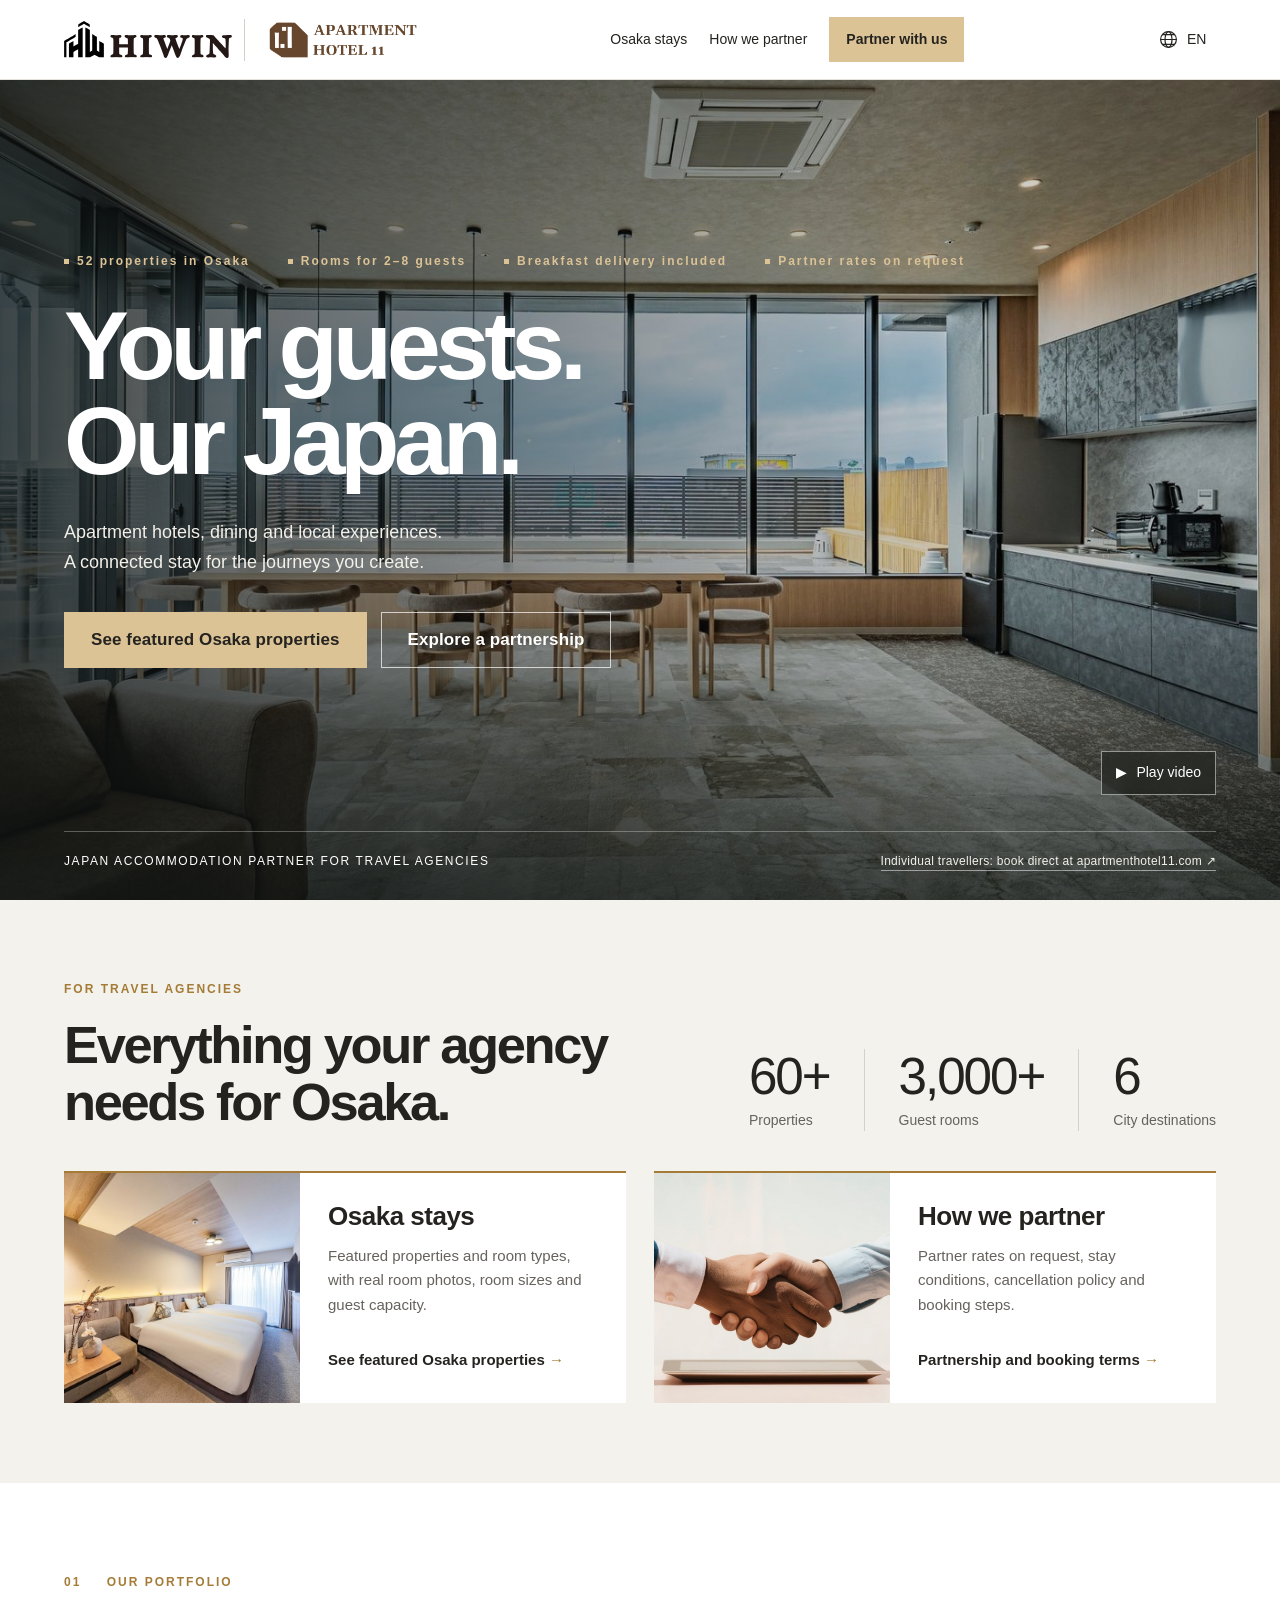
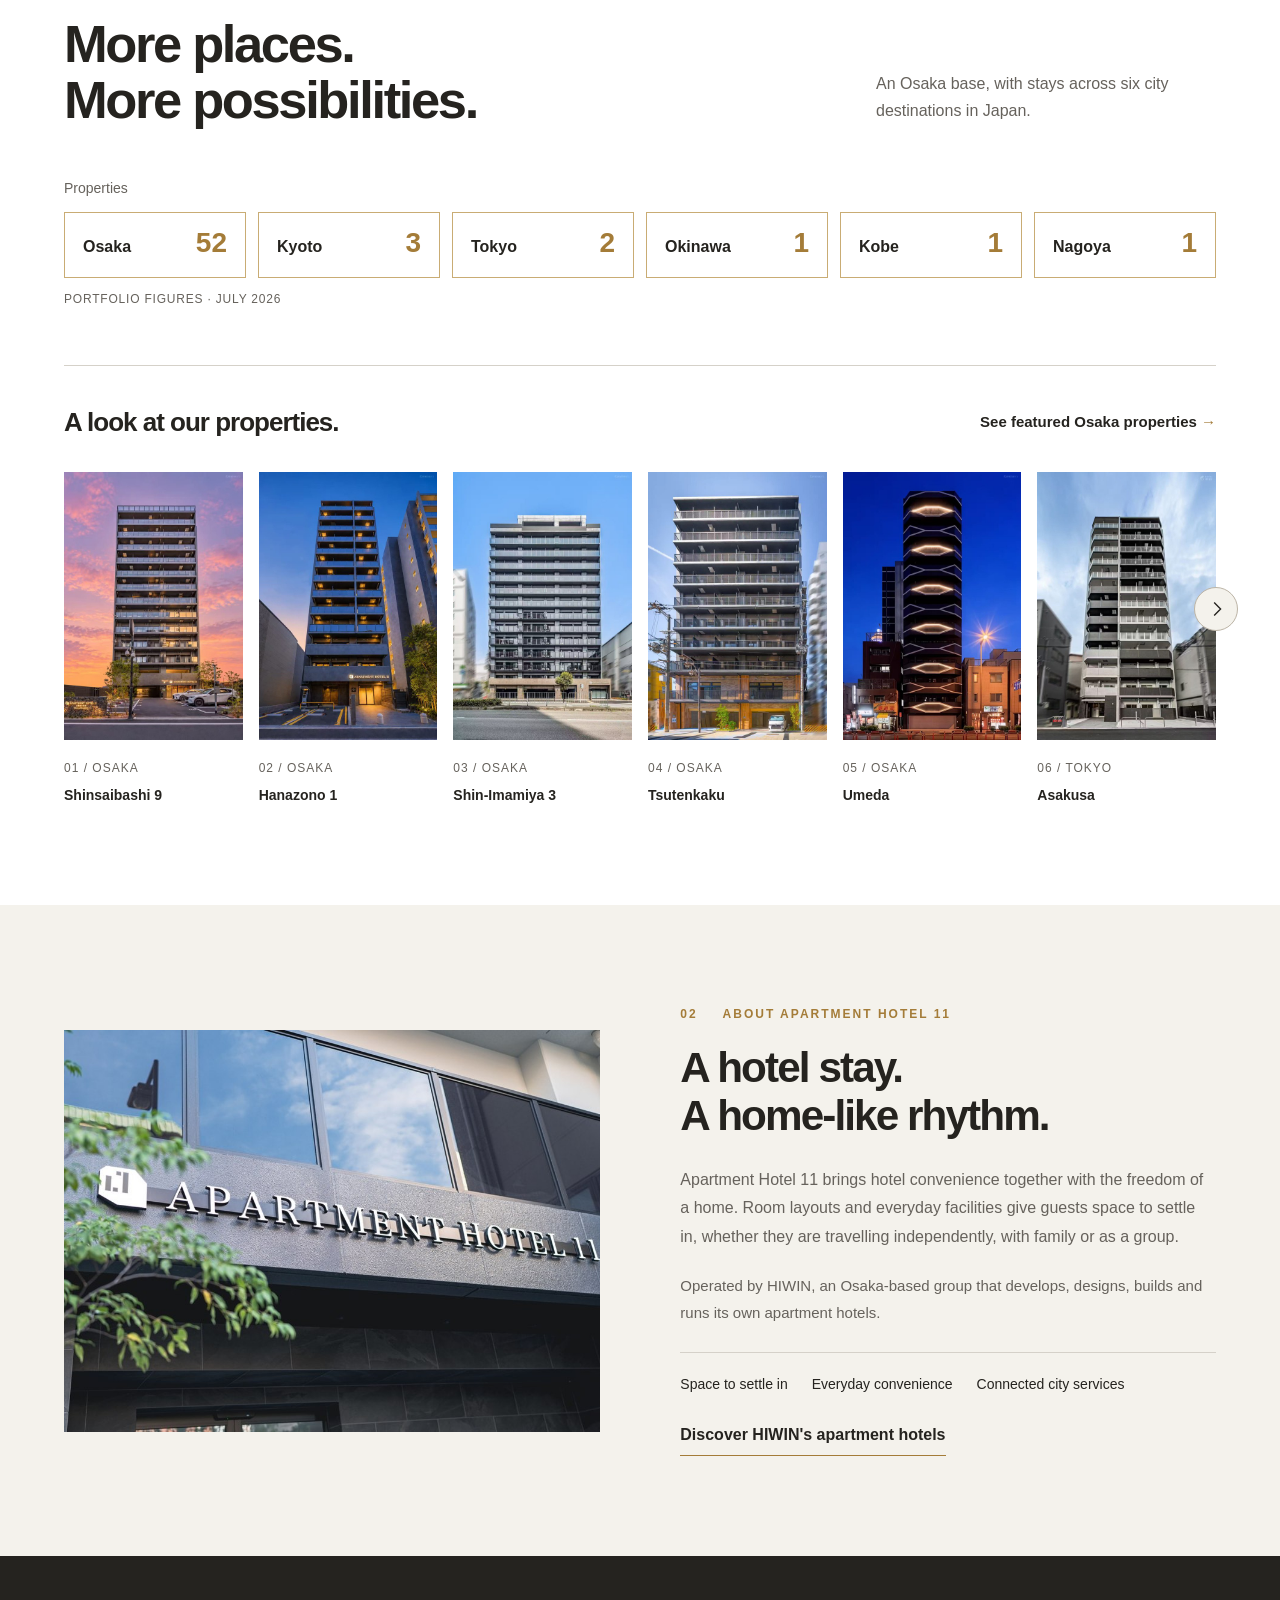
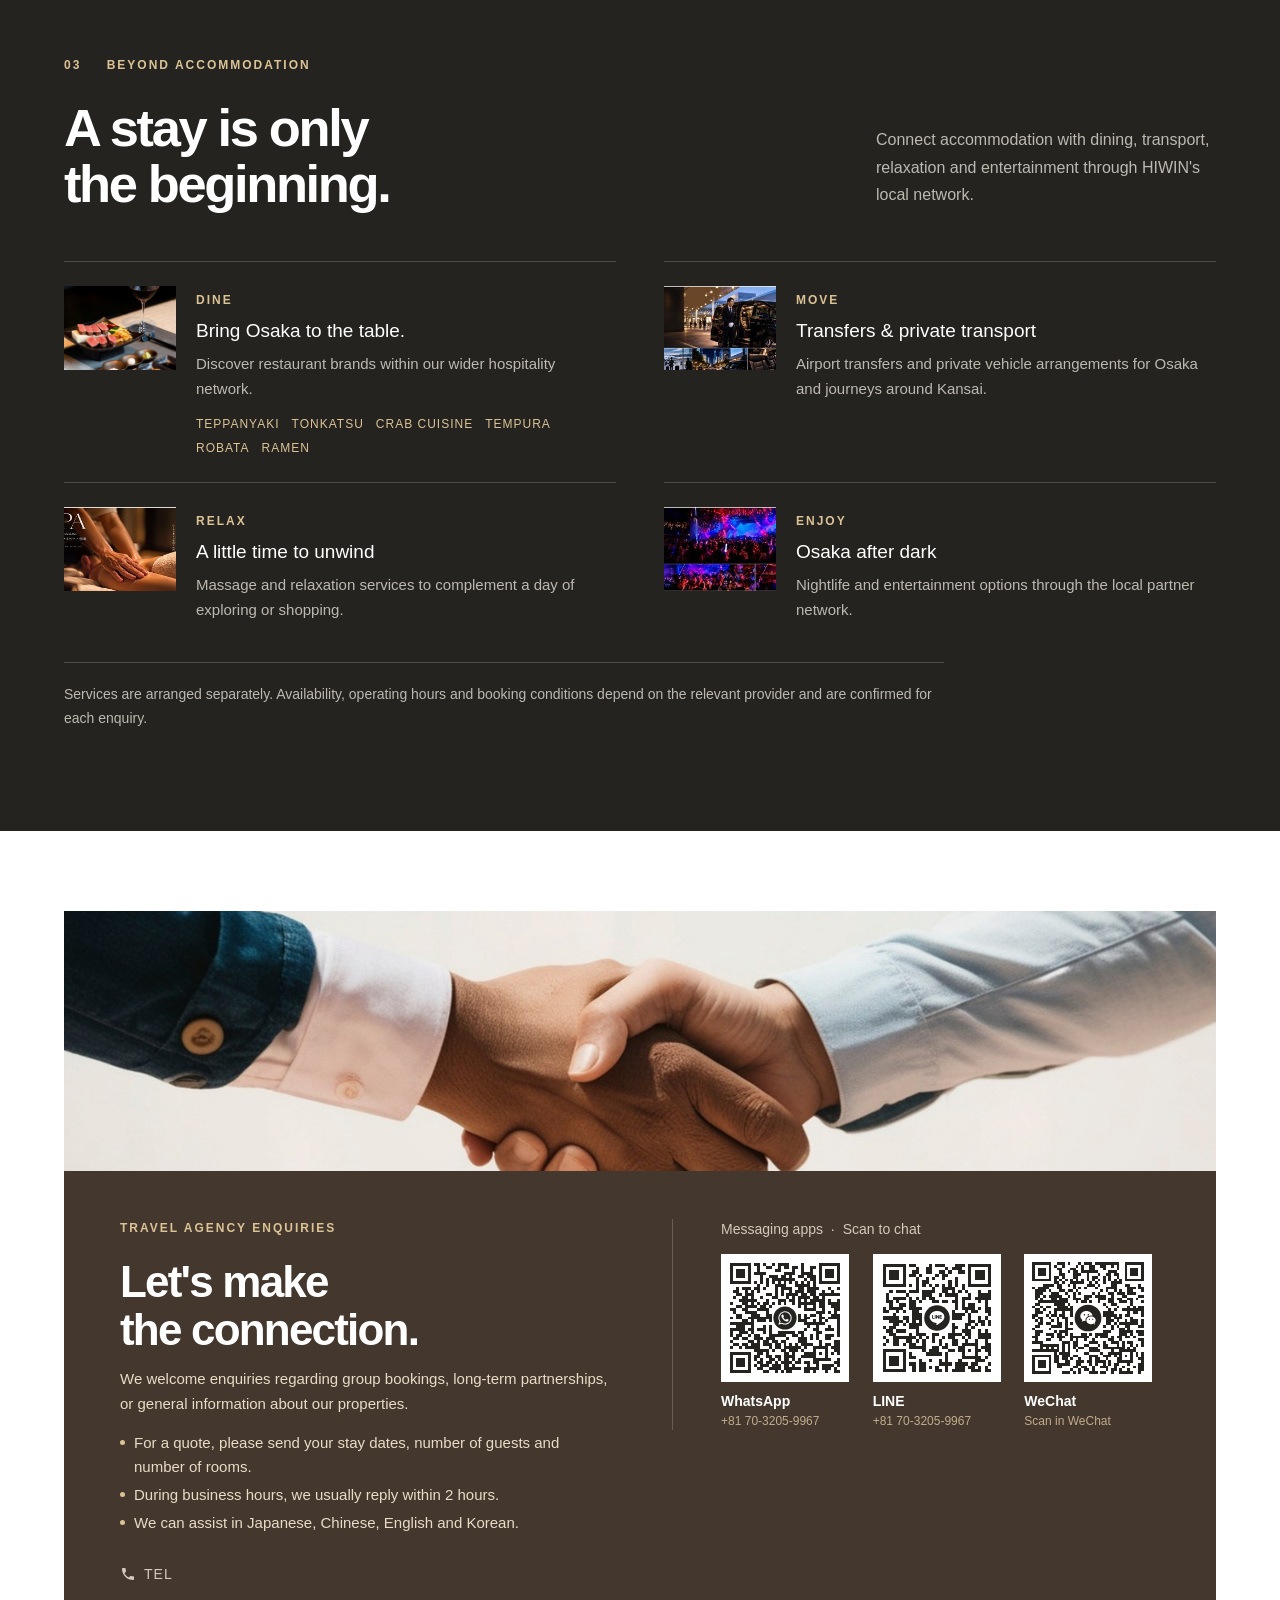
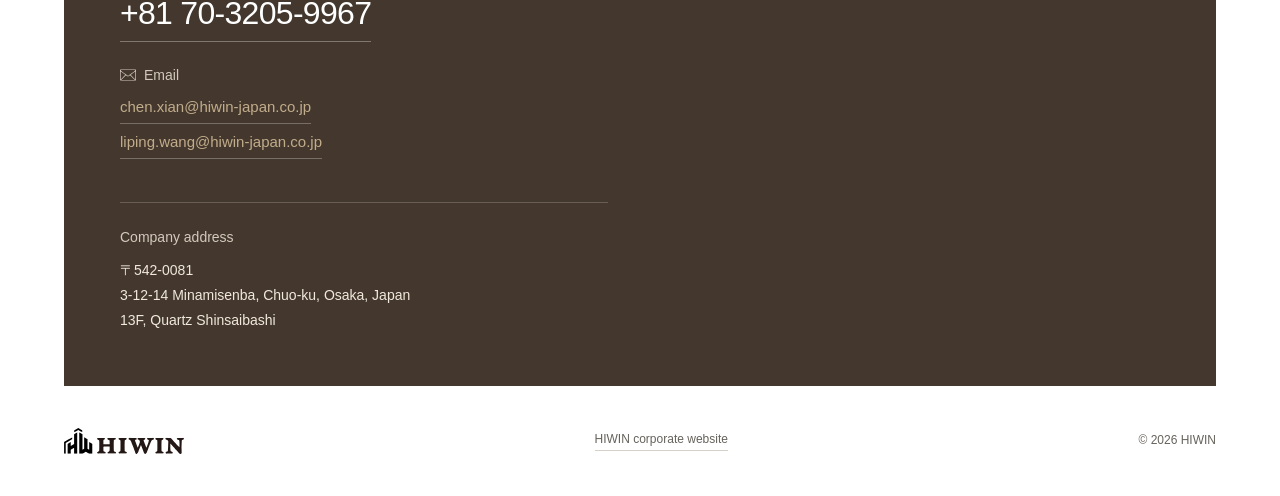
==== commit d81f99ef: "Hero key facts, filled header button, back-to-top, one chat number - Hero: four key facts above the " ====
--- a/index.html
+++ b/index.html
@@ -32,7 +32,7 @@
   <a class="skip" href="#main">Skip to content</a>
   <header class="site-header">
     <a class="brand" href="./" aria-label="HIWIN Travel Agency Partnerships home"><img src="assets/hiwin-logo.svg" width="168" height="40" alt="HIWIN"></a>
-    <span class="brand-sub"><img src="assets/apartment11-logo-header.png" width="513" height="125" alt="Apartment Hotel 11"></span>
+    <a class="brand-sub" href="./" tabindex="-1" aria-hidden="true"><img src="assets/apartment11-logo-header.png" width="513" height="125" alt="Apartment Hotel 11"></a>
     <span class="trade-label">TRAVEL AGENCY PARTNERSHIPS</span>
     <div class="header-controls"><div class="language-selector"><button class="language-trigger" aria-expanded="false" aria-controls="language-options" aria-label="Choose language"><svg viewBox="0 0 24 24" fill="none" stroke="currentColor" stroke-width="1.4" aria-hidden="true"><circle cx="12" cy="12" r="9"/><ellipse cx="12" cy="12" rx="4" ry="9"/><path d="M3 12h18M5 6.5h14M5 17.5h14"/></svg><span>EN</span></button><div id="language-options" hidden><a href="./" lang="en" hreflang="en">English</a><a href="ja/" lang="ja" hreflang="ja">日本語</a><a href="zh-Hant/" lang="zh-Hant" hreflang="zh-Hant">繁體中文</a><a href="ms/" lang="ms" hreflang="ms">Bahasa Melayu</a><a href="th/" lang="th" hreflang="th">ไทย</a><a href="id/" lang="id" hreflang="id">Bahasa Indonesia</a><a href="fil/" lang="fil" hreflang="fil">Filipino</a><a href="ko/" lang="ko" hreflang="ko">한국어</a></div></div>
     <button class="menu-toggle" aria-controls="main-navigation" aria-expanded="false"><span class="menu-label">Menu</span><span class="menu-symbol" aria-hidden="true">＋</span></button></div>
@@ -48,7 +48,7 @@
         <div class="mobile-scenes" aria-hidden="true"><img class="scene current scene-room" src="assets/mobile-room.jpg" width="600" height="400" alt=""><img class="scene scene-property" src="assets/property-shinsaibashi9.jpg" width="512" height="768" alt="" loading="lazy"><img class="scene scene-dining" src="assets/dining-kirameki.jpg" width="800" height="533" alt="" loading="lazy"></div>
         <div class="hero-shade"></div>
         <div class="hero-content shell">
-          <p class="eyebrow light">JAPAN, THROUGH A LOCAL NETWORK.</p>
+          <p class="eyebrow light hero-points"><span>52 properties in Osaka</span><span>Rooms for 2–8 guests</span><span>Breakfast delivery included</span><span>Partner rates on request</span></p>
           <h1 id="about-title">Your guests.<br>Our Japan.</h1>
           <p class="hero-summary">Apartment hotels, dining and local experiences.<br> A connected stay for the journeys you create.</p>
           <div class="hero-actions"><a class="hero-link" href="osaka-accommodation/">See featured Osaka properties</a><a class="hero-link hero-link-alt" href="#partnership">Explore a partnership</a></div>
@@ -116,7 +116,7 @@
 
     <section id="partnership" class="partnership op-contact home-contact" aria-labelledby="partnership-title">
       <div class="shell">
-        <div class="contact-panel"><div class="contact-photo"><img src="assets/partnership.jpg" width="1350" height="767" alt="Business partners shaking hands" loading="lazy"></div><div class="contact-info"><p class="eyebrow light">TRAVEL AGENCY ENQUIRIES</p><h3 id="partnership-title">Let's make<br>the connection.</h3><p class="op-contact-hint">We welcome enquiries regarding group bookings, long-term partnerships, or general information about our properties.</p><ul class="contact-notes"><li>For a quote, please send your stay dates, number of guests and number of rooms.</li><li>During business hours, we usually reply within 2 hours.</li></ul><p class="contact-tel"><i class="ch ch-phone" aria-hidden="true"></i>TEL</p><a class="phone" href="tel:+817032059967">+81 70-3205-9967</a><dl class="contact-channels"><div><dt><i class="ch ch-mail" aria-hidden="true"></i>Email</dt><dd><a href="mailto:chen.xian@hiwin-japan.co.jp">chen.xian@hiwin-japan.co.jp</a><a href="mailto:liping.wang@hiwin-japan.co.jp">liping.wang@hiwin-japan.co.jp</a></dd></div></dl><div class="contact-qr"><p class="contact-qr-title">Messaging apps <span>Scan to chat</span></p><div class="contact-qr-grid"><a href="https://wa.me/817032059967" target="_blank" rel="noopener noreferrer"><i class="ch ch-whatsapp" aria-hidden="true"></i><img src="assets/qr/whatsapp-7032059967.svg" width="120" height="120" alt="" loading="lazy"><span>WhatsApp</span><small>+81 <span>70-3205-9967</span></small></a><a href="https://line.me/ti/p/4f6w-2z54b" target="_blank" rel="noopener noreferrer"><i class="ch ch-line" aria-hidden="true"></i><img src="assets/qr/line-7032059967.svg" width="120" height="120" alt="" loading="lazy"><span>LINE</span><small>+81 <span>70-3205-9967</span></small></a><a href="contact/#cp-wechat"><i class="ch ch-wechat" aria-hidden="true"></i><img src="assets/qr/wechat-chen-xian.svg" width="120" height="120" alt="WeChat QR code" loading="lazy"><span>WeChat</span><small>Scan in WeChat</small></a><a href="https://wa.me/817056698688" target="_blank" rel="noopener noreferrer"><i class="ch ch-whatsapp" aria-hidden="true"></i><img src="assets/qr/whatsapp-7056698688.svg" width="120" height="120" alt="" loading="lazy"><span>WhatsApp</span><small>+81 <span>70-5669-8688</span></small></a><a href="https://line.me/ti/p/5MqWu953ES" target="_blank" rel="noopener noreferrer"><i class="ch ch-line" aria-hidden="true"></i><img src="assets/qr/line-7056698688.svg" width="120" height="120" alt="" loading="lazy"><span>LINE</span><small>+81 <span>70-5669-8688</span></small></a></div></div><address class="company-address"><span class="address-label">Company address</span><a href="https://www.google.com/maps/search/?api=1&amp;query=542-0081%20%E5%A4%A7%E9%98%AA%E5%B8%82%E4%B8%AD%E5%A4%AE%E5%8C%BA%E5%8D%97%E8%88%B9%E5%A0%B43%E4%B8%81%E7%9B%AE12%E7%95%AA14%E5%8F%B7%20%E3%82%AF%E3%82%AA%E3%83%BC%E3%83%84%E5%BF%83%E6%96%8E%E6%A9%8B" target="_blank" rel="noopener noreferrer" aria-label="HIWIN office on Google Maps"><span>〒542-0081</span><span>3-12-14 Minamisenba, Chuo-ku, Osaka, Japan</span><span>13F, Quartz Shinsaibashi</span></a></address></div></div>
+        <div class="contact-panel"><div class="contact-photo"><img src="assets/partnership.jpg" width="1350" height="767" alt="Business partners shaking hands" loading="lazy"></div><div class="contact-info"><p class="eyebrow light">TRAVEL AGENCY ENQUIRIES</p><h3 id="partnership-title">Let's make<br>the connection.</h3><p class="op-contact-hint">We welcome enquiries regarding group bookings, long-term partnerships, or general information about our properties.</p><ul class="contact-notes"><li>For a quote, please send your stay dates, number of guests and number of rooms.</li><li>During business hours, we usually reply within 2 hours.</li><li>We can assist in Japanese, Chinese, English and Korean.</li></ul><p class="contact-tel"><i class="ch ch-phone" aria-hidden="true"></i>TEL</p><a class="phone" href="tel:+817032059967">+81 70-3205-9967</a><dl class="contact-channels"><div><dt><i class="ch ch-mail" aria-hidden="true"></i>Email</dt><dd><a href="mailto:chen.xian@hiwin-japan.co.jp">chen.xian@hiwin-japan.co.jp</a><a href="mailto:liping.wang@hiwin-japan.co.jp">liping.wang@hiwin-japan.co.jp</a></dd></div></dl><div class="contact-qr"><p class="contact-qr-title">Messaging apps <span>Scan to chat</span></p><div class="contact-qr-grid"><a href="https://wa.me/817032059967" target="_blank" rel="noopener noreferrer"><i class="ch ch-whatsapp" aria-hidden="true"></i><img src="assets/qr/whatsapp-7032059967.svg" width="120" height="120" alt="" loading="lazy"><span>WhatsApp</span><small>+81 <span>70-3205-9967</span></small></a><a href="https://line.me/ti/p/4f6w-2z54b" target="_blank" rel="noopener noreferrer"><i class="ch ch-line" aria-hidden="true"></i><img src="assets/qr/line-7032059967.svg" width="120" height="120" alt="" loading="lazy"><span>LINE</span><small>+81 <span>70-3205-9967</span></small></a><a href="contact/#cp-wechat"><i class="ch ch-wechat" aria-hidden="true"></i><img src="assets/qr/wechat-chen-xian.svg" width="120" height="120" alt="WeChat QR code" loading="lazy"><span>WeChat</span><small>Scan in WeChat</small></a></div></div><address class="company-address"><span class="address-label">Company address</span><a href="https://www.google.com/maps/search/?api=1&amp;query=542-0081%20%E5%A4%A7%E9%98%AA%E5%B8%82%E4%B8%AD%E5%A4%AE%E5%8C%BA%E5%8D%97%E8%88%B9%E5%A0%B43%E4%B8%81%E7%9B%AE12%E7%95%AA14%E5%8F%B7%20%E3%82%AF%E3%82%AA%E3%83%BC%E3%83%84%E5%BF%83%E6%96%8E%E6%A9%8B" target="_blank" rel="noopener noreferrer" aria-label="HIWIN office on Google Maps"><span>〒542-0081</span><span>3-12-14 Minamisenba, Chuo-ku, Osaka, Japan</span><span>13F, Quartz Shinsaibashi</span></a></address></div></div>
         <footer><div><img src="assets/hiwin-logo.svg" width="160" height="40" alt="HIWIN"></div><a href="https://hiwin-japan.co.jp/" target="_blank" rel="noopener noreferrer">HIWIN corporate website</a><span>© 2026 HIWIN</span></footer>
       </div>
     </section>
--- a/styles.css
+++ b/styles.css
@@ -1262,7 +1262,8 @@
 .ch{display:block;width:1em;height:1em;background:currentColor;-webkit-mask:center/contain no-repeat;mask:center/contain no-repeat}
 .ch-whatsapp{-webkit-mask-image:url("assets/icons/whatsapp.svg");mask-image:url("assets/icons/whatsapp.svg")}.ch-line{-webkit-mask-image:url("assets/icons/line.svg");mask-image:url("assets/icons/line.svg")}.ch-wechat{-webkit-mask-image:url("assets/icons/wechat.svg");mask-image:url("assets/icons/wechat.svg")}.ch-phone{-webkit-mask-image:url("assets/icons/phone.svg");mask-image:url("assets/icons/phone.svg")}.ch-mail{-webkit-mask-image:url("assets/icons/mail.svg");mask-image:url("assets/icons/mail.svg")}
 .ch-badge{display:inline-flex;align-items:center;justify-content:center;flex-shrink:0;width:34px;height:34px;border-radius:50%;background:var(--ink);color:#fff;font-size:17px}
-/* One-stop support dock (pages/_support.html, support.js): sits under the header so the open phone menu covers it. */
+/* One-stop support dock (pages/_support.html, support.js): bottom right on wide screens; top right just below the
+   72px header on phones. It sits under the header so the open phone menu and the language list cover it. */
 .support-dock{position:fixed;right:24px;bottom:24px;z-index:15;transition:opacity .3s,transform .3s,visibility .3s}
 .support-dock.is-away{opacity:0;visibility:hidden;transform:translateY(16px);pointer-events:none}
 .support-dock.is-collapsed .support-bar,.support-dock:not(.is-collapsed) .support-show{display:none}
@@ -1276,7 +1277,7 @@
 .support-dock :focus-visible{outline-offset:-4px}
 html[lang=ja] .support-eyebrow,html[lang=zh-Hant] .support-eyebrow,html[lang=th] .support-eyebrow,html[lang=ko] .support-eyebrow{letter-spacing:.5px}
 /* Phones: icons only, one tap straight to the contact page; slides away while scrolling down (support.js). */
-@media(max-width:760px){.support-dock{right:12px;bottom:calc(14px + env(safe-area-inset-bottom))}.support-dock.is-tucked{opacity:0;visibility:hidden;transform:translateY(calc(100% + 24px));pointer-events:none}
+@media(max-width:760px){.support-dock{right:12px;top:82px;bottom:auto}.support-dock.is-away{transform:translateY(-12px)}.support-dock.is-tucked{opacity:0;visibility:hidden;transform:translateY(-12px);pointer-events:none}
 .support-link{gap:0;padding:9px 10px}.support-text{position:absolute;width:1px;height:1px;overflow:hidden;clip-path:inset(50%);white-space:nowrap}.support-arrow,.support-hide{display:none}.support-icons>span{width:30px;height:30px;font-size:15px}
 .support-dock.is-collapsed .support-bar{display:flex}.support-dock.is-collapsed .support-show{display:none}}
 @media print{.support-dock{display:none}}
@@ -1284,29 +1285,28 @@
 .contact-tel,.contact-channels dt{display:flex;align-items:center;gap:8px;width:auto;font-size:14px;font-weight:400;line-height:1.4;color:#d3c9bc}.contact-tel{margin-top:30px;letter-spacing:1px}.contact-tel .ch,.contact-channels dt .ch{font-size:16px;flex-shrink:0}.contact-tel+.phone{margin-top:2px}
 .contact-channels{margin-top:24px}.contact-channels div{display:block;margin-top:0}.contact-channels dd{margin-top:10px}
 @media(max-width:760px){.contact-tel{margin-top:24px}}
-/* Contact panel QR codes: scan from a computer, tap on a phone. One row per number. */
+/* Contact panel QR codes: scan from a computer, tap on a phone. One row: WhatsApp and LINE (+81 70-3205-9967) and WeChat. */
 .contact-qr{margin-top:28px;padding-top:22px;border-top:1px solid #ffffff30}.contact-qr-title{font-size:14px;line-height:1.5;color:#d3c9bc;margin-bottom:14px}.contact-qr-title span:before{content:"·";margin:0 8px 0 4px}
 .contact-qr-grid{display:grid;grid-template-columns:repeat(3,minmax(0,1fr));gap:20px 16px;max-width:460px}.contact-qr-grid>*{display:flex;flex-direction:column;min-width:0}
 .contact-qr-grid img{width:100%;max-width:128px;height:auto;aspect-ratio:1;background:#fff}
 .contact-qr-grid>*>span{margin-top:10px;font-size:14px;font-weight:600;line-height:1.4;color:#fff}.contact-qr-grid small span{white-space:nowrap}.contact-qr-grid small{font-size:12px;line-height:1.5;color:#c1ac8b}
 .contact-qr-grid a:hover span{text-decoration:underline;text-underline-offset:4px}
 @media(max-width:760px){.contact-qr-title span{display:block;margin-top:2px}.contact-qr-title span:before{display:none}.contact-qr-grid{gap:18px 12px}.contact-qr-grid>*>span{margin-top:8px}}
-/* Contact page (pages/contact.html): QR cards grouped by app. Wide screens show the three groups side by side;
+/* Contact page (pages/contact.html): one QR card per app (+81 70-3205-9967 for WhatsApp and LINE, plus WeChat). Wide screens show the three groups side by side;
    phones show one group at a time under WhatsApp / LINE / WeChat tabs (page.js adds .cp-tabbed). */
 .cp-hero{background:var(--cream);padding:76px 0 64px}.cp-hero h1{font-size:clamp(40px,4.4vw,66px);line-height:1.06;letter-spacing:-.04em;margin:22px 0}.cp-summary{max-width:640px;color:var(--muted);font-size:17px;line-height:1.7}
 .cp-section{padding-top:72px}.cp-more footer{margin-top:56px}
 .cp-head{margin-bottom:28px}.cp-section .cp-head h2{margin:0;font-size:32px;line-height:1.25;letter-spacing:-1px}
-.cp-groups{display:grid;grid-template-columns:2fr 2fr 1fr;gap:32px 36px}.cp-tabs{display:none}
+.cp-groups{display:grid;grid-template-columns:repeat(3,minmax(0,1fr));gap:32px 36px}.cp-tabs{display:none}
 .cp-group-title{display:flex;align-items:center;gap:12px;margin-bottom:16px;padding-bottom:14px;border-bottom:1px solid var(--line);font-size:20px;font-weight:600;line-height:1.3}
-.cp-tiles{display:grid;grid-template-columns:repeat(2,minmax(0,1fr));gap:16px}.cp-group-wechat .cp-tiles{grid-template-columns:minmax(0,1fr)}
+.cp-tiles{display:grid;grid-template-columns:minmax(0,1fr);gap:16px}
 .cp-card{display:flex;flex-direction:column;align-items:flex-start;padding:20px 20px 22px;border:1px solid var(--line);border-top:2px solid var(--gold);background:#fff;transition:border-color .2s}a.cp-card:hover{border-color:var(--gold)}
 .cp-card img{align-self:center;width:100%;max-width:180px;height:auto;aspect-ratio:1}
 .cp-number{margin-top:16px;font-size:16px;font-variant-numeric:tabular-nums}.cp-card:not(a) .cp-number{color:var(--muted);font-size:15px}
 .cp-action{margin-top:8px;font-size:15px;font-weight:600;border-bottom:1px solid var(--gold);padding-bottom:3px}.cp-action:after{content:" →";color:var(--gold)}
 .cp-list dd{display:flex;flex-direction:column;align-items:flex-start;gap:4px}.cp-list dd a{color:var(--ink);border-bottom:1px solid var(--line)}.cp-list dd a:hover{border-color:var(--gold)}.cp-list dd a span{display:block}
-@media(max-width:1100px){.cp-groups{grid-template-columns:repeat(2,minmax(0,1fr))}.cp-group-wechat{grid-column:1/-1}.cp-group-wechat .cp-tiles{grid-template-columns:repeat(4,minmax(0,1fr))}}
 @media(max-width:760px){.cp-hero{padding:44px 0 40px}.cp-hero h1{font-size:38px;margin:18px 0}.cp-summary{font-size:16px}.cp-section{padding-top:48px}.cp-head{margin-bottom:20px}.cp-section .cp-head h2{font-size:26px}
-.cp-groups{grid-template-columns:1fr;gap:28px}.cp-group-wechat .cp-tiles{grid-template-columns:repeat(2,minmax(0,1fr))}.cp-tiles{gap:12px}
+.cp-groups{grid-template-columns:1fr;gap:28px}.cp-tiles{gap:12px}
 .cp-card{padding:14px 14px 16px}.cp-number{margin-top:12px;font-size:14px}.cp-card:not(a) .cp-number{font-size:14px}.cp-action{font-size:14px;margin-top:6px}
 .cp-tabbed{gap:0}.cp-tabbed .cp-tabs{display:grid;grid-template-columns:repeat(3,minmax(0,1fr));margin-bottom:16px;border:1px solid var(--ink)}
 .cp-tabs button{display:flex;align-items:center;justify-content:center;gap:6px;min-width:0;min-height:48px;padding:8px 4px;border:0;background:#fff;color:var(--ink);font-size:14px;font-weight:600;cursor:pointer}.cp-tabs button+button{border-left:1px solid var(--ink)}.cp-tabs button[aria-selected=true]{background:var(--ink);color:#fff}.cp-tabs .ch{font-size:16px;flex-shrink:0}.cp-tabs button:focus-visible{outline-offset:-5px}
@@ -1368,3 +1368,17 @@
 /* Enquiry notes (what to send, reply time): in the contact panel and under the contact page summary. */
 .contact-notes{list-style:none;margin:14px 0 0;padding:0;font-size:15px;line-height:1.6;color:#e8dcc6}.contact-notes li{position:relative;padding-left:14px}.contact-notes li+li{margin-top:4px}.contact-notes li:before{content:"";position:absolute;left:0;top:.65em;width:5px;height:5px;border-radius:50%;background:#dbc396}
 .cp-notes{margin-top:18px;font-size:16px;color:var(--ink)}.cp-notes li:before{background:var(--gold)}
+/* Back-to-top button (pages/_support.html, support.js): bottom right, in the dock's ink-and-gold style. On wide screens
+   it sits 12px above the dock (61px tall, 56px minimised) and drops to the corner while the dock is hidden. */
+.to-top{position:fixed;right:24px;bottom:24px;z-index:15;display:flex;align-items:center;justify-content:center;width:48px;height:48px;padding:0;border:0;border-top:2px solid var(--gold);background:var(--ink);color:#fff;box-shadow:0 12px 30px #0000002e,0 0 0 1px #ffffff26;cursor:pointer;opacity:0;visibility:hidden;transform:translateY(8px);transition:opacity .3s,transform .3s,visibility .3s,background .2s}
+.to-top.is-shown{opacity:1;visibility:visible;transform:none}@media(min-width:761px){.to-top{bottom:97px;transition:opacity .3s,transform .3s,visibility .3s,background .2s,bottom .3s}.support-dock.is-collapsed~.to-top{bottom:92px}.support-dock.is-away~.to-top{bottom:24px}}.to-top:hover{background:#45413a}.to-top svg{width:22px;height:22px}.to-top:focus-visible{outline-offset:-4px}
+@media(max-width:760px){.to-top{right:12px;bottom:calc(14px + env(safe-area-inset-bottom));width:44px;height:44px}}
+@media print{.to-top{display:none}}
+/* Hero: four key facts above the heading, in the eyebrow style, each after a small gold square. */
+.hero-points{display:flex;flex-wrap:wrap;gap:6px 18px}.hero-points span{display:inline-flex;align-items:center;gap:8px}.hero-points span:before{content:"";width:5px;height:5px;background:#dbc396;flex-shrink:0}
+/* Phones: the four facts form a 2x2 grid, and the hero grows (instead of overflowing upwards) when they wrap.
+   Malay, Thai, Indonesian and Filipino keep their own taller minimum heights. */
+@media(max-width:760px){.hero .hero-points{display:grid;grid-template-columns:repeat(2,minmax(0,1fr));gap:4px 12px;max-width:100%;letter-spacing:.3px}.hero-points span{align-items:flex-start;min-width:0;overflow-wrap:anywhere}.hero-points span:before{margin-top:.55em}
+.hero{height:auto;min-height:max(660px,calc(100svh - 72px));max-height:none}.hero .hero-content{min-height:inherit;padding-top:56px}}
+/* Header "Partner with us" on wide screens: a filled gold button, like the hero's main button. */
+@media(min-width:1101px){.site-header nav .nav-contact{background:#dbc396;border-color:#dbc396;color:var(--ink);font-weight:700}.site-header nav .nav-contact:hover,.site-header nav .nav-contact:focus-visible{background:var(--ink);border-color:var(--ink);color:#fff}}
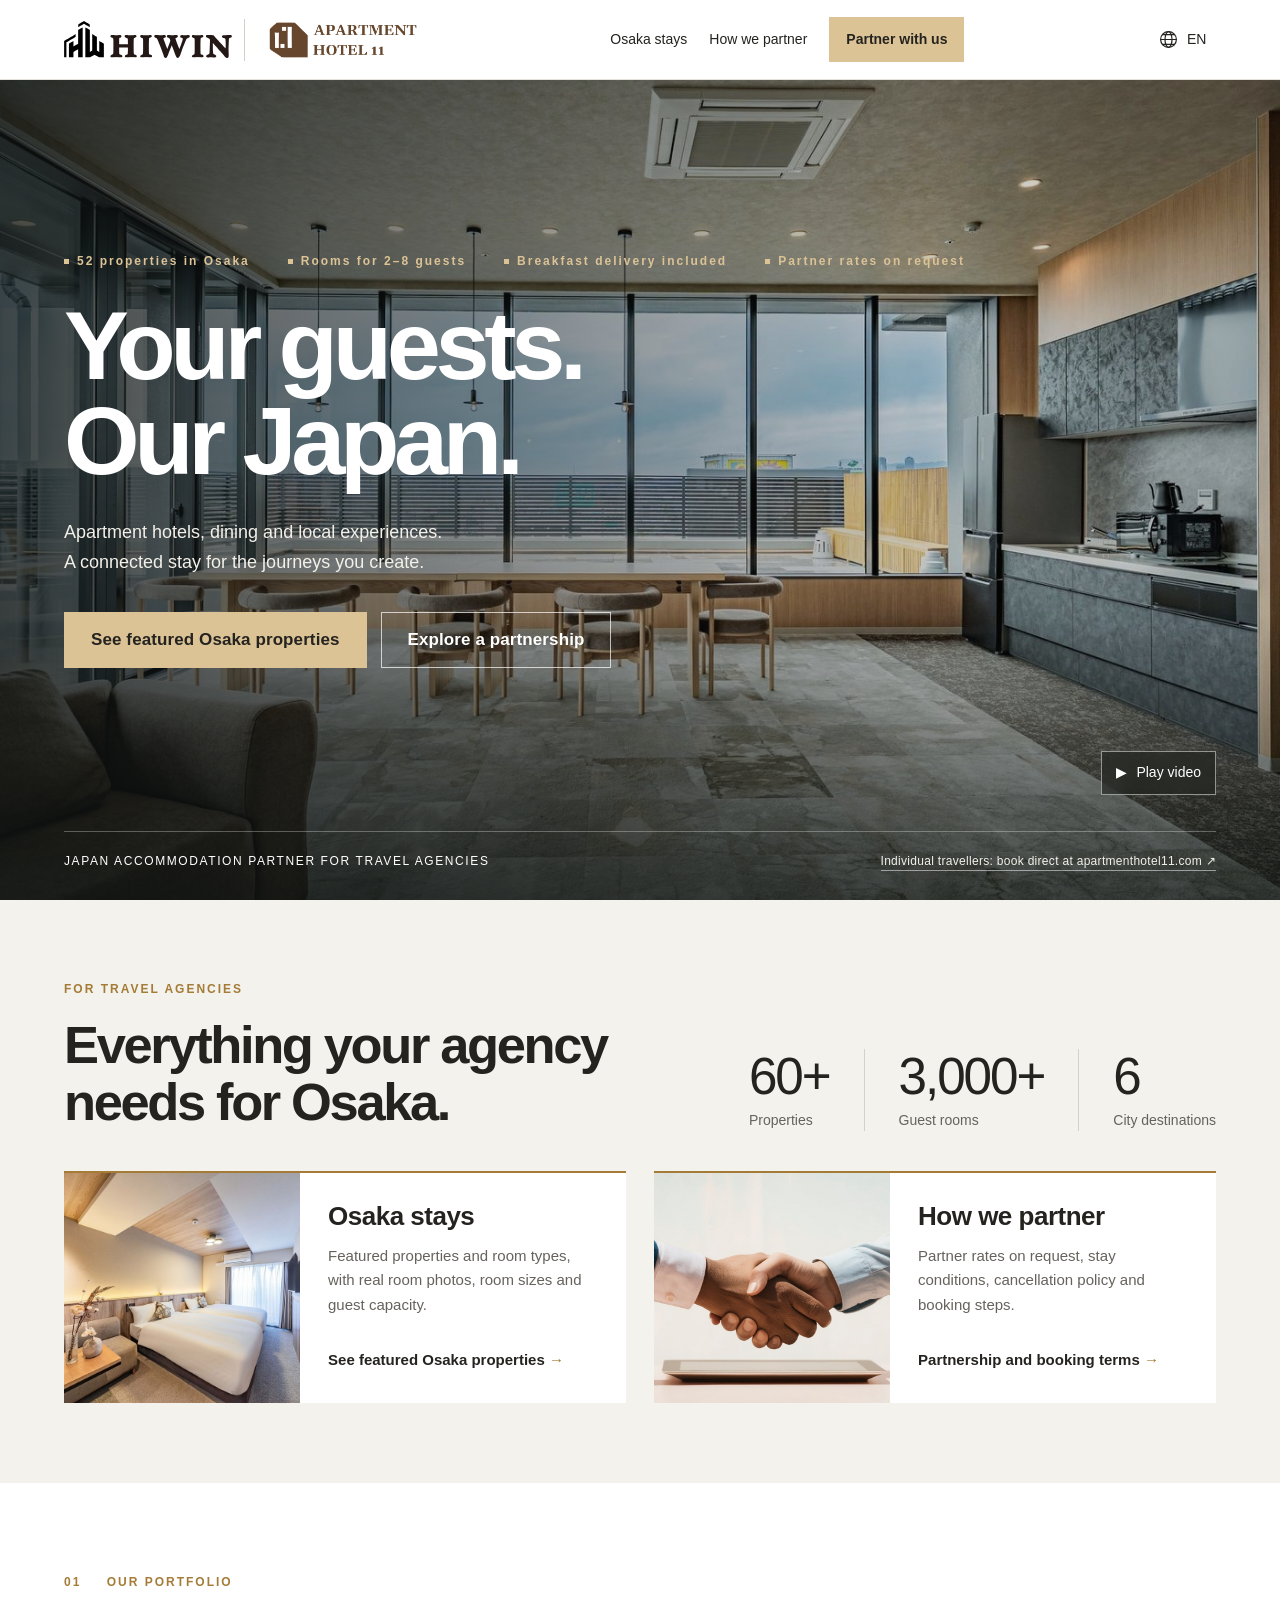
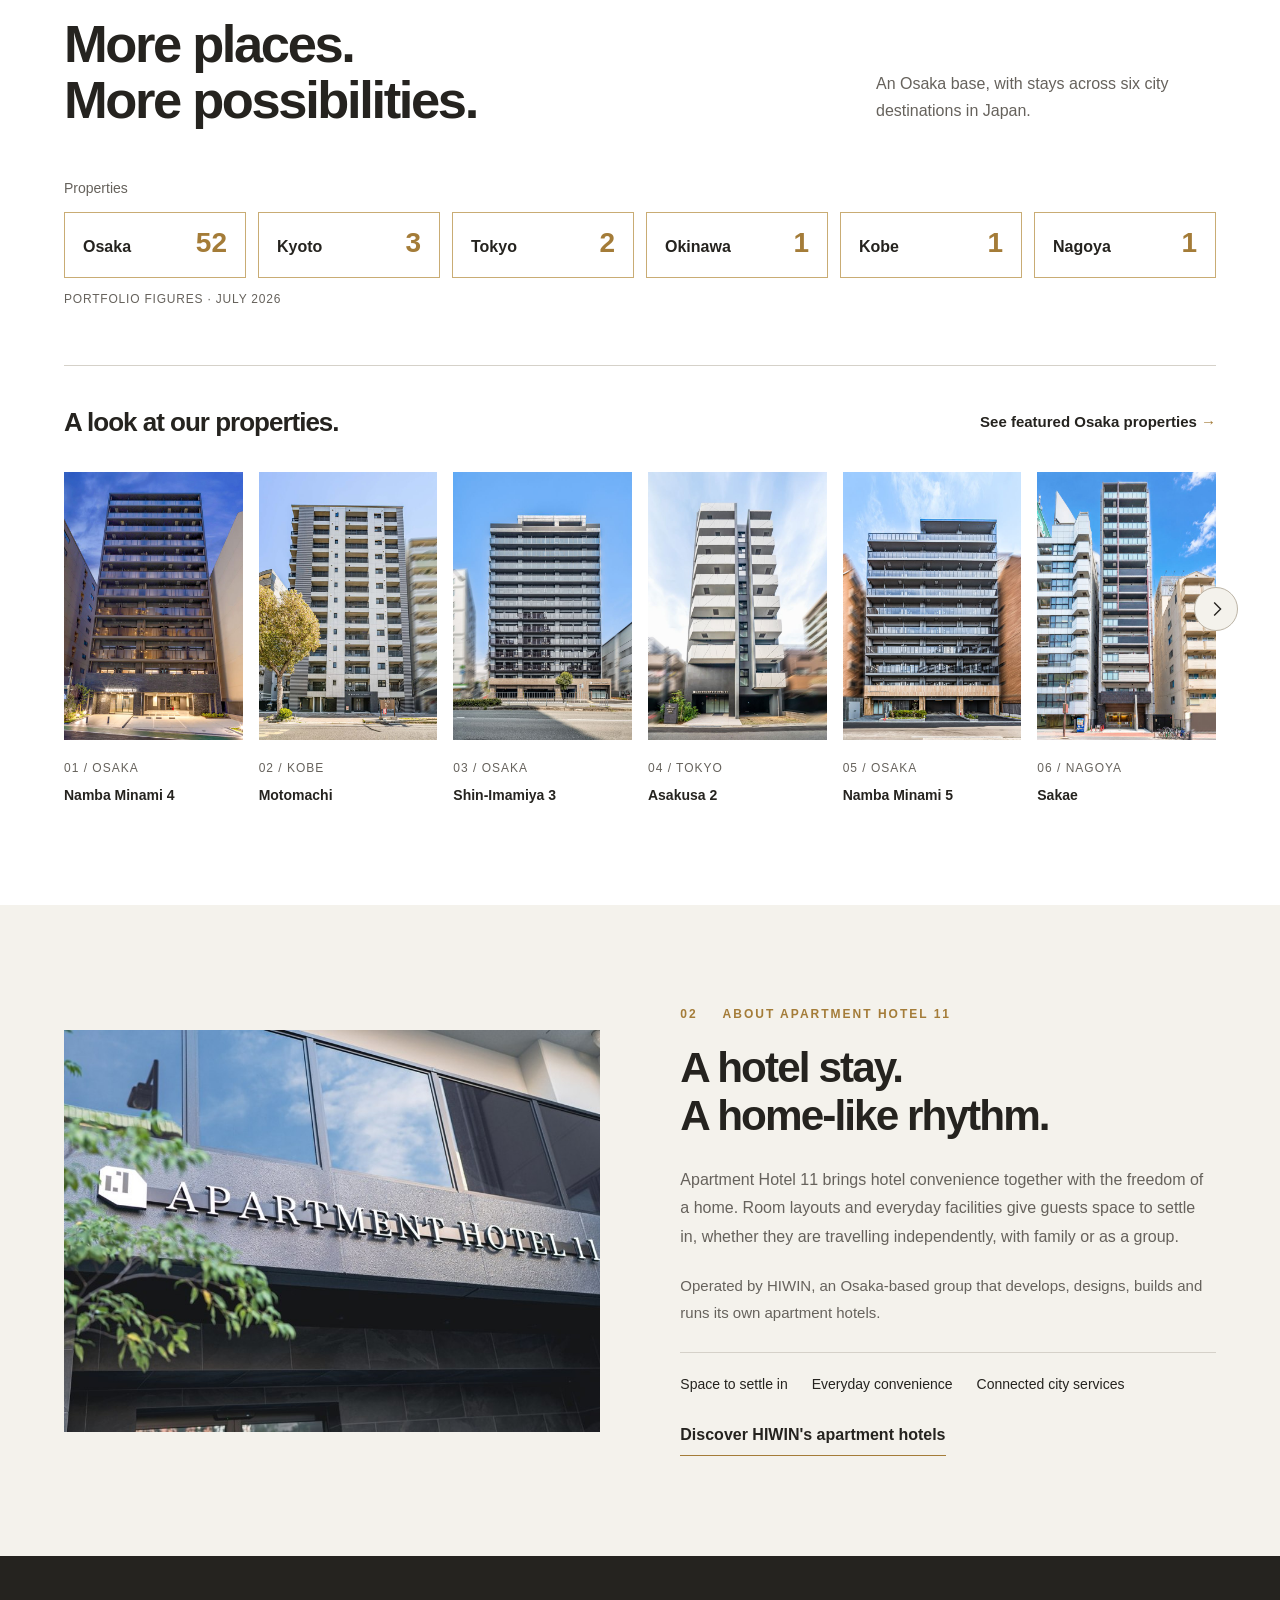
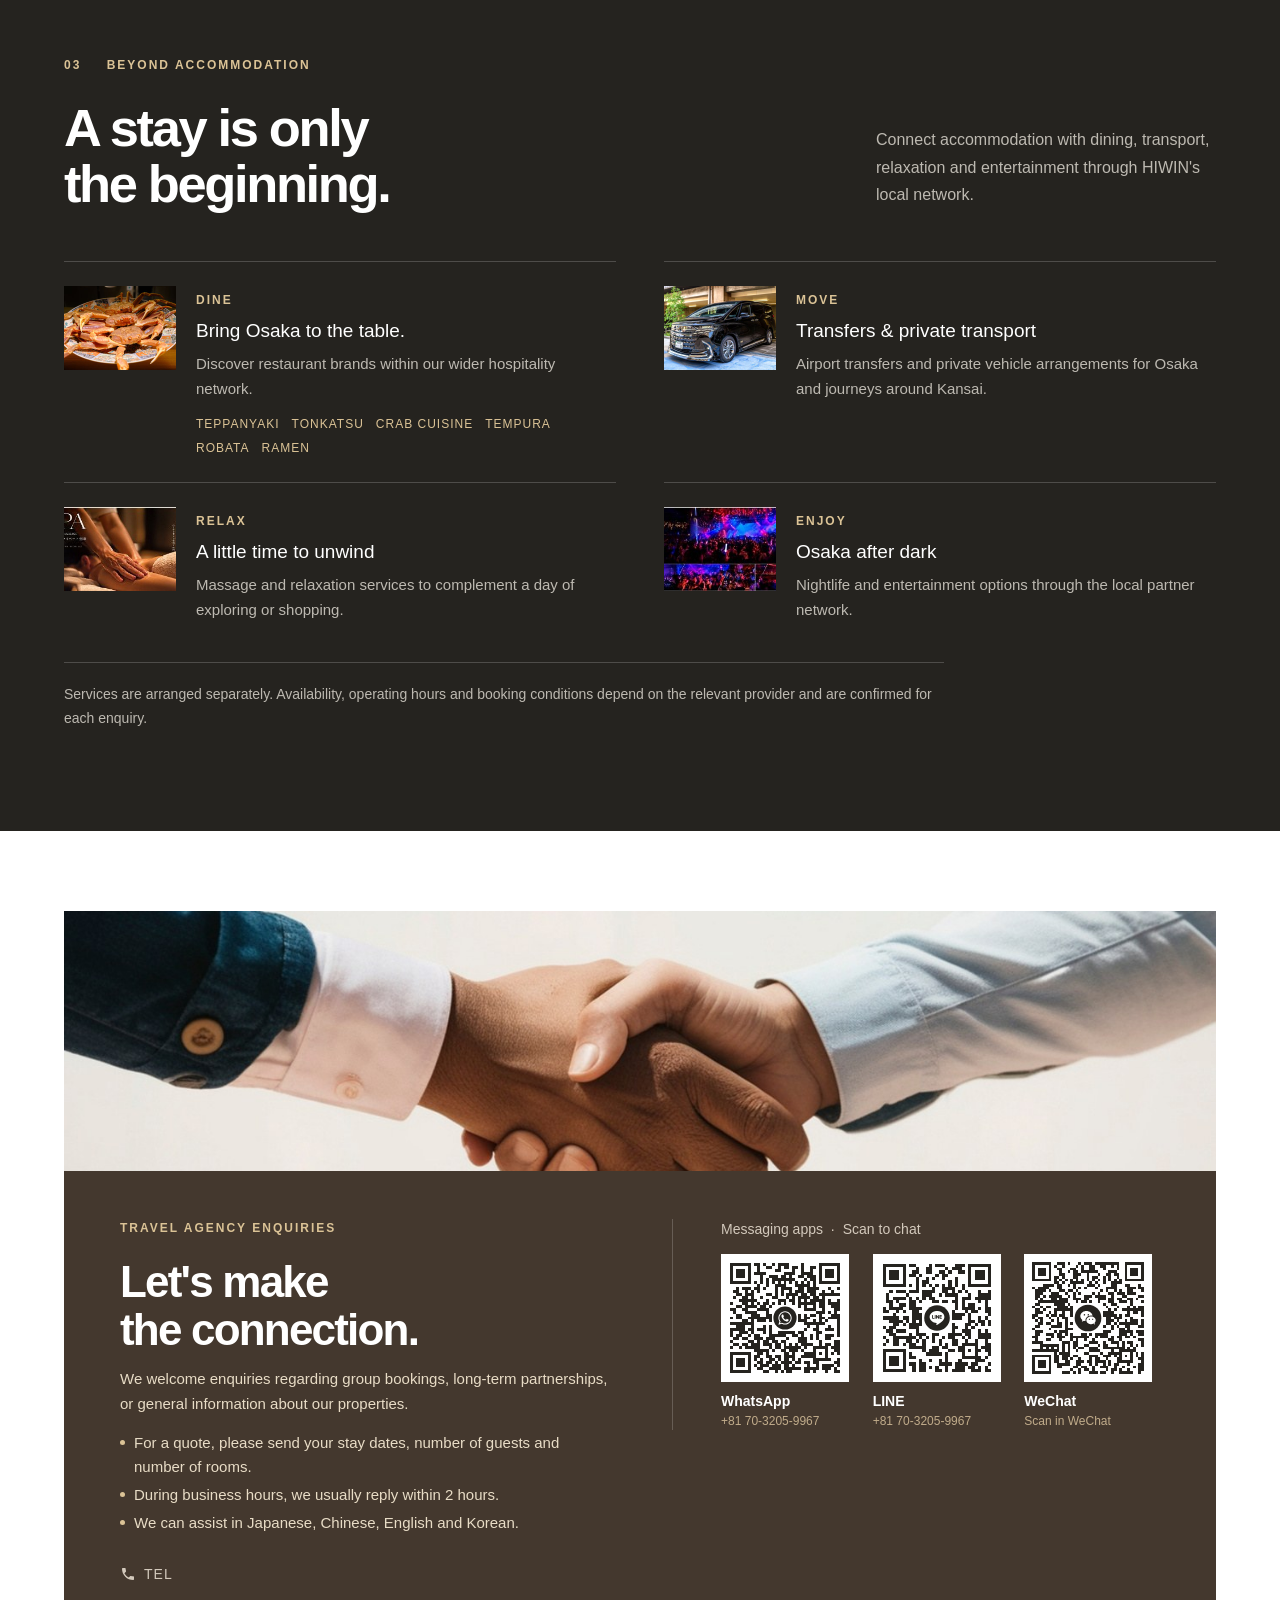
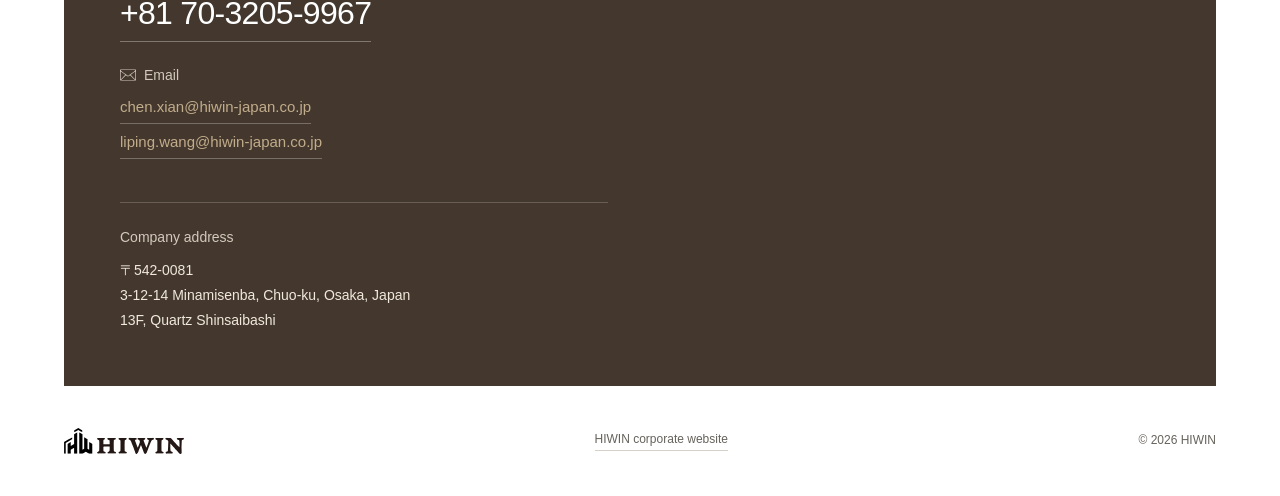
==== commit cffc9ac3: "Photos from the HIWIN folder: buildings, phone hero, services, facilities - Homepage carousel: eight" ====
--- a/index.html
+++ b/index.html
@@ -45,7 +45,7 @@
       <div class="hero">
         <img class="hero-image" src="assets/hero-room.jpg" alt="Light-filled Apartment Hotel 11 interior with a kitchen and dining area" width="1400" height="933" fetchpriority="high">
         <video class="hero-video" muted loop playsinline preload="none" poster="assets/hero-room.jpg" aria-hidden="true" data-video-src="assets/hiwin-hero.m4v"></video>
-        <div class="mobile-scenes" aria-hidden="true"><img class="scene current scene-room" src="assets/mobile-room.jpg" width="600" height="400" alt=""><img class="scene scene-property" src="assets/property-shinsaibashi9.jpg" width="512" height="768" alt="" loading="lazy"><img class="scene scene-dining" src="assets/dining-kirameki.jpg" width="800" height="533" alt="" loading="lazy"></div>
+        <div class="mobile-scenes" aria-hidden="true"><img class="scene current scene-city" src="assets/mobile-city.jpg" width="960" height="540" alt=""><img class="scene scene-property" src="assets/property-shinsaibashi9.jpg" width="512" height="768" alt="" loading="lazy"><img class="scene scene-dining" src="assets/dining-kirameki.jpg" width="800" height="533" alt="" loading="lazy"></div>
         <div class="hero-shade"></div>
         <div class="hero-content shell">
           <p class="eyebrow light hero-points"><span>52 properties in Osaka</span><span>Rooms for 2–8 guests</span><span>Breakfast delivery included</span><span>Partner rates on request</span></p>
@@ -53,7 +53,7 @@
           <p class="hero-summary">Apartment hotels, dining and local experiences.<br> A connected stay for the journeys you create.</p>
           <div class="hero-actions"><a class="hero-link" href="osaka-accommodation/">See featured Osaka properties</a><a class="hero-link hero-link-alt" href="#partnership">Explore a partnership</a></div>
         </div>
-        <div class="scene-controls" role="group" aria-label="Hero scenes"><button aria-label="Show guest room" aria-pressed="true" data-scene="0"></button><button aria-label="Show property exterior" aria-pressed="false" data-scene="1"></button><button aria-label="Show restaurant" aria-pressed="false" data-scene="2"></button></div><button class="motion-toggle" aria-pressed="false"><span aria-hidden="true">Ⅱ</span><span class="motion-label">Pause video</span></button>
+        <div class="scene-controls" role="group" aria-label="Hero scenes"><button aria-label="Show Osaka city view" aria-pressed="true" data-scene="0"></button><button aria-label="Show property exterior" aria-pressed="false" data-scene="1"></button><button aria-label="Show restaurant" aria-pressed="false" data-scene="2"></button></div><button class="motion-toggle" aria-pressed="false"><span aria-hidden="true">Ⅱ</span><span class="motion-label">Pause video</span></button>
         <div class="hero-bottom shell"><span>JAPAN ACCOMMODATION PARTNER FOR TRAVEL AGENCIES</span><span><a class="hero-direct" href="https://apartmenthotel11.com/en/" target="_blank" rel="noopener">Individual travellers: book direct at apartmenthotel11.com</a></span></div>
       </div>
     </section>
@@ -78,18 +78,14 @@
         </div>
         <div class="gallery-heading"><h3>A look at our properties.</h3><a class="gallery-link" href="osaka-accommodation/">See featured Osaka properties</a></div>
         <div class="property-carousel"><div class="property-grid" id="property-gallery">
-          <figure><a href="osaka-accommodation/"><img src="assets/property-shinsaibashi9.jpg" width="512" height="768" alt="Apartment Hotel 11 Shinsaibashi 9 exterior at sunset" loading="lazy"><figcaption><span>01 / OSAKA</span><h4>Shinsaibashi 9</h4></figcaption></a></figure>
-          <figure><a href="osaka-accommodation/"><img src="assets/property-hanazono1.jpg" width="512" height="768" alt="Apartment Hotel 11 Hanazono 1 exterior at night" loading="lazy"><figcaption><span>02 / OSAKA</span><h4>Hanazono 1</h4></figcaption></a></figure>
-          <figure><a href="osaka-accommodation/"><img src="assets/property-shinimamiya3.jpg" width="512" height="768" alt="Apartment Hotel 11 Shin-Imamiya 3 exterior" loading="lazy"><figcaption><span>03 / OSAKA</span><h4>Shin-Imamiya 3</h4></figcaption></a></figure>
-          <figure><a href="osaka-accommodation/"><img src="assets/property-tsutenkaku.jpg" width="512" height="768" alt="Apartment Hotel 11 Tsutenkaku exterior" loading="lazy"><figcaption><span>04 / OSAKA</span><h4>Tsutenkaku</h4></figcaption></a></figure>
-          <figure><a href="osaka-accommodation/"><img src="assets/property-umeda.jpg" width="512" height="768" alt="Apartment Hotel 11 Umeda exterior with illuminated balconies" loading="lazy"><figcaption><span>05 / OSAKA</span><h4>Umeda</h4></figcaption></a></figure>
-          <figure><a href="osaka-accommodation/"><img src="assets/property-asakusa.jpg" width="512" height="768" alt="Apartment Hotel 11 Asakusa exterior" loading="lazy"><figcaption><span>06 / TOKYO</span><h4>Asakusa</h4></figcaption></a></figure>
-          <figure><a href="osaka-accommodation/"><img src="assets/property-namba-minami7.jpg" width="640" height="960" alt="Apartment Hotel 11 Namba Minami 7 exterior" loading="lazy"><figcaption><span>07 / OSAKA</span><h4>Namba Minami 7</h4></figcaption></a></figure>
-          <figure><a href="osaka-accommodation/"><img src="assets/property-namba-minami6.jpg" width="1200" height="1800" alt="Apartment Hotel 11 Namba Minami 6 exterior" loading="lazy"><figcaption><span>08 / OSAKA</span><h4>Namba Minami 6</h4></figcaption></a></figure>
-          <figure><a href="osaka-accommodation/"><img src="assets/property-osaka-dome.jpg" width="640" height="960" alt="Apartment Hotel 11 Osaka Dome exterior" loading="lazy"><figcaption><span>09 / OSAKA</span><h4>Osaka Dome</h4></figcaption></a></figure>
-          <figure><a href="osaka-accommodation/"><img src="assets/property-shinsaibashi6.jpg" width="640" height="960" alt="Apartment Hotel 11 Shinsaibashi 6 exterior" loading="lazy"><figcaption><span>10 / OSAKA</span><h4>Shinsaibashi 6</h4></figcaption></a></figure>
-          <figure><a href="osaka-accommodation/"><img src="assets/property-dotonbori2.jpg" width="640" height="960" alt="Apartment Hotel 11 Dotonbori 2 exterior" loading="lazy"><figcaption><span>11 / OSAKA</span><h4>Dotonbori 2</h4></figcaption></a></figure>
-          <figure><a href="osaka-accommodation/"><img src="assets/property-kuromon9.jpg" width="640" height="960" alt="Apartment Hotel 11 Kuromon 9 exterior" loading="lazy"><figcaption><span>12 / OSAKA</span><h4>Kuromon 9</h4></figcaption></a></figure>
+          <figure><a href="osaka-accommodation/"><img src="assets/property-namba-minami4.jpg" width="640" height="960" alt="Apartment Hotel 11 Namba Minami 4 exterior" loading="lazy"><figcaption><span>01 / OSAKA</span><h4>Namba Minami 4</h4></figcaption></a></figure>
+          <figure><a href="osaka-accommodation/#other-cities"><img src="assets/property-kobe-motomachi.jpg" width="640" height="960" alt="Apartment Hotel 11 Kobe Motomachi exterior" loading="lazy"><figcaption><span>02 / KOBE</span><h4>Motomachi</h4></figcaption></a></figure>
+          <figure><a href="osaka-accommodation/"><img src="assets/property-shinimamiya3.jpg" width="640" height="960" alt="Apartment Hotel 11 Shin-Imamiya 3 exterior" loading="lazy"><figcaption><span>03 / OSAKA</span><h4>Shin-Imamiya 3</h4></figcaption></a></figure>
+          <figure><a href="osaka-accommodation/#other-cities"><img src="assets/property-asakusa2.jpg" width="640" height="960" alt="Apartment Hotel 11 Asakusa 2 exterior" loading="lazy"><figcaption><span>04 / TOKYO</span><h4>Asakusa 2</h4></figcaption></a></figure>
+          <figure><a href="osaka-accommodation/"><img src="assets/property-namba-minami5.jpg" width="640" height="960" alt="Apartment Hotel 11 Namba Minami 5 exterior" loading="lazy"><figcaption><span>05 / OSAKA</span><h4>Namba Minami 5</h4></figcaption></a></figure>
+          <figure><a href="osaka-accommodation/#other-cities"><img src="assets/property-nagoya-sakae.jpg" width="640" height="960" alt="Apartment Hotel 11 Nagoya Sakae exterior" loading="lazy"><figcaption><span>06 / NAGOYA</span><h4>Sakae</h4></figcaption></a></figure>
+          <figure><a href="osaka-accommodation/"><img src="assets/property-shinsekai.jpg" width="640" height="960" alt="Apartment Hotel 11 Shinsekai exterior" loading="lazy"><figcaption><span>07 / OSAKA</span><h4>Shinsekai</h4></figcaption></a></figure>
+          <figure><a href="osaka-accommodation/"><img src="assets/property-dotonbori4.jpg" width="640" height="960" alt="Apartment Hotel 11 Dotonbori 4 exterior" loading="lazy"><figcaption><span>08 / OSAKA</span><h4>Dotonbori 4</h4></figcaption></a></figure>
         </div><button class="property-prev" aria-controls="property-gallery" aria-label="Previous property"><svg viewBox="0 0 24 24" fill="none" stroke="currentColor" stroke-width="1.5" aria-hidden="true"><path d="m14 5-7 7 7 7"/></svg></button><button class="property-next" aria-controls="property-gallery" aria-label="Next property"><svg viewBox="0 0 24 24" fill="none" stroke="currentColor" stroke-width="1.5" aria-hidden="true"><path d="m10 5 7 7-7 7"/></svg></button></div>
       </div>
     </section>
@@ -105,8 +101,8 @@
       <div class="shell">
         <div class="section-heading"><div><p class="eyebrow light"><span>03</span> BEYOND ACCOMMODATION</p><h2 id="services-title">A stay is only<br>the beginning.</h2></div><p class="section-intro">Connect accommodation with dining, transport, relaxation and entertainment through HIWIN's local network.</p></div>
         <div class="extras-grid extras-four">
-          <article><img src="assets/dining-kirameki.jpg" width="800" height="533" alt="Teppanyaki Kirameki restaurant interior" loading="lazy"><div><span class="eyebrow light">DINE</span><h4>Bring Osaka to the table.</h4><p>Discover restaurant brands within our wider hospitality network.</p><p class="dining-genres"><span>TEPPANYAKI</span><span>TONKATSU</span><span>CRAB CUISINE</span><span>TEMPURA</span><span>ROBATA</span><span>RAMEN</span></p></div></article>
-          <article><img src="assets/service-transfer.jpg" width="290" height="148" alt="Transfer service imagery from the HIWIN brochure" loading="lazy"><div><span class="eyebrow light">MOVE</span><h4>Transfers &amp; private transport</h4><p>Airport transfers and private vehicle arrangements for Osaka and journeys around Kansai.</p></div></article>
+          <article><img src="assets/dining-crab.jpg" width="448" height="336" alt="Crab cuisine from HIWIN&#39;s restaurant network" loading="lazy"><div><span class="eyebrow light">DINE</span><h4>Bring Osaka to the table.</h4><p>Discover restaurant brands within our wider hospitality network.</p><p class="dining-genres"><span>TEPPANYAKI</span><span>TONKATSU</span><span>CRAB CUISINE</span><span>TEMPURA</span><span>ROBATA</span><span>RAMEN</span></p></div></article>
+          <article><img src="assets/service-fleet.jpg" width="448" height="336" alt="HIWIN transfer vehicle" loading="lazy"><div><span class="eyebrow light">MOVE</span><h4>Transfers &amp; private transport</h4><p>Airport transfers and private vehicle arrangements for Osaka and journeys around Kansai.</p></div></article>
           <article><img src="assets/service-relax.jpg" width="293" height="148" alt="Relaxation service imagery from the HIWIN brochure" loading="lazy"><div><span class="eyebrow light">RELAX</span><h4>A little time to unwind</h4><p>Massage and relaxation services to complement a day of exploring or shopping.</p></div></article>
           <article><img src="assets/service-enjoy.jpg" width="291" height="148" alt="Osaka nightlife imagery from the HIWIN brochure" loading="lazy"><div><span class="eyebrow light">ENJOY</span><h4>Osaka after dark</h4><p>Nightlife and entertainment options through the local partner network.</p></div></article>
         </div>
--- a/styles.css
+++ b/styles.css
@@ -13,11 +13,11 @@
 @media(prefers-reduced-motion:reduce){.reveal.pending{opacity:1;transform:none}.hero-video{transition:none}.property-grid figure:hover img{transform:none}html{scroll-behavior:auto}}
 
 .mobile-scenes,.scene-controls{display:none}
-@media(max-width:760px){.hero-image,.hero-video{display:none}.mobile-scenes{display:block;position:absolute;inset:0;overflow:hidden}.scene{position:absolute;inset:0;width:100%;height:100%;opacity:0;object-fit:cover;transition:opacity 1.2s}.scene.current{opacity:1}.scene-room{object-position:54% center}.scene-property{object-position:center 44%}.scene-dining{object-position:43% center}.hero-shade{background:linear-gradient(0deg,#111611dd 0%,#111611a0 45%,#11161116 100%)}.hero-content{justify-content:flex-end;padding-bottom:190px;padding-top:60px}.hero h1{margin:20px 0 22px}.hero-summary{max-width:100%}.hero-link{margin-top:24px}.scene-controls{display:flex;gap:12px;position:absolute;bottom:125px;left:6%;align-items:center;height:44px}.scene-controls button{position:relative;width:34px;height:44px;background:transparent;border:0;cursor:pointer;padding:0}.scene-controls button:after{content:"";position:absolute;width:26px;height:3px;left:4px;top:20px;background:#ffffff66;transition:background .4s}.scene-controls button[aria-pressed=true]:after{background:#fff}.motion-toggle{bottom:125px;right:6%;font-size:14px;max-width:56%;padding:9px 11px;min-height:44px}.hero-bottom{bottom:22px}.hero{min-height:660px}.property-grid figure{flex-basis:76%}.property-grid img{aspect-ratio:3/4;object-position:center}.restaurant-grid figure{flex-basis:88%}.restaurant-grid img{aspect-ratio:4/3;object-position:center}.property-grid,.restaurant-grid,.extras-grid,.partner-models{scrollbar-width:thin;scrollbar-color:var(--gold) transparent}.contact-photo img{height:180px;object-position:50% 43%}}
+@media(max-width:760px){.hero-image,.hero-video{display:none}.mobile-scenes{display:block;position:absolute;inset:0;overflow:hidden}.scene{position:absolute;inset:0;width:100%;height:100%;opacity:0;object-fit:cover;transition:opacity 1.2s}.scene.current{opacity:1}.scene-city{object-position:62% center}.scene-property{object-position:center 44%}.scene-dining{object-position:43% center}.hero-shade{background:linear-gradient(0deg,#111611dd 0%,#111611a0 45%,#11161116 100%)}.hero-content{justify-content:flex-end;padding-bottom:190px;padding-top:60px}.hero h1{margin:20px 0 22px}.hero-summary{max-width:100%}.hero-link{margin-top:24px}.scene-controls{display:flex;gap:12px;position:absolute;bottom:125px;left:6%;align-items:center;height:44px}.scene-controls button{position:relative;width:34px;height:44px;background:transparent;border:0;cursor:pointer;padding:0}.scene-controls button:after{content:"";position:absolute;width:26px;height:3px;left:4px;top:20px;background:#ffffff66;transition:background .4s}.scene-controls button[aria-pressed=true]:after{background:#fff}.motion-toggle{bottom:125px;right:6%;font-size:14px;max-width:56%;padding:9px 11px;min-height:44px}.hero-bottom{bottom:22px}.hero{min-height:660px}.property-grid figure{flex-basis:76%}.property-grid img{aspect-ratio:3/4;object-position:center}.restaurant-grid figure{flex-basis:88%}.restaurant-grid img{aspect-ratio:4/3;object-position:center}.property-grid,.restaurant-grid,.extras-grid,.partner-models{scrollbar-width:thin;scrollbar-color:var(--gold) transparent}.contact-photo img{height:180px;object-position:50% 43%}}
 @media(max-width:360px){.brand img{width:112px}.header-controls{gap:7px}.language-trigger{gap:5px;min-width:50px}.menu-toggle{gap:5px}.hero-content{padding-bottom:190px}.hero h1{font-size:48px}html[lang=ms] .hero h1{font-size:40px}html[lang=ja] .hero h1,html[lang=zh-Hant] .hero h1{font-size:34px}.contact-channels div{gap:8px}.contact-channels dt{width:70px}.contact-channels{font-size:14px}}
 @media(prefers-reduced-motion:reduce){.scene{transition:none}}
 
-@media(max-width:760px){.hero{background:#171b16}.mobile-scenes{inset:0 0 auto;height:58%}.scene-room{object-position:54% 58%}.scene-property{object-position:center 48%}.scene-dining{object-position:43% center}.hero-shade{background:linear-gradient(0deg,#171b16 0%,#171b16 39%,#171b16c0 52%,#171b1620 75%,transparent 100%)}.hero-content{padding-bottom:185px}}
+@media(max-width:760px){.hero{background:#171b16}.mobile-scenes{inset:0 0 auto;height:58%}.scene-city{object-position:62% 50%}.scene-property{object-position:center 48%}.scene-dining{object-position:43% center}.hero-shade{background:linear-gradient(0deg,#171b16 0%,#171b16 39%,#171b16c0 52%,#171b1620 75%,transparent 100%)}.hero-content{padding-bottom:185px}}
 
 /* Apartment-hotel introduction and agency enquiry emphasis. */
 .hero-link{display:inline-flex;align-items:center;justify-content:center;min-height:56px;max-width:100%;padding:14px 26px;border:1px solid #dbc396;background:#dbc396;color:#25231f;font-size:17px;font-weight:700;line-height:1.4;letter-spacing:.1px;transition:background .25s,border-color .25s,box-shadow .25s;text-align:left}.hero-link:hover,.hero-link:focus-visible{background:#ecdbba;border-color:#ecdbba;box-shadow:0 4px 18px #0002}.apartment-intro{display:grid;grid-template-columns:1fr 1fr;gap:7%;align-items:center;padding-bottom:100px}.apartment-intro-photo{overflow:hidden}.apartment-intro-photo img{width:100%;aspect-ratio:4/3;object-fit:cover;object-position:center}.apartment-intro h2{font-size:clamp(34px,3.3vw,52px);line-height:1.13;margin:20px 0 26px}.apartment-intro-copy>p:not(.eyebrow){color:var(--muted);line-height:1.8}.apartment-features{display:flex;flex-wrap:wrap;gap:10px 24px;border-top:1px solid var(--line);margin:26px 0;padding-top:20px;font-size:14px;color:var(--ink)}.apartment-detail-link{display:inline-block;border-bottom:1px solid var(--gold);padding-bottom:7px;font-weight:600;font-size:16px}.apartment-detail-link:hover{color:var(--gold)}.property-carousel{position:relative}.property-grid{row-gap:34px}.property-prev,.property-next{display:none}
@@ -1382,3 +1382,10 @@
 .hero{height:auto;min-height:max(660px,calc(100svh - 72px));max-height:none}.hero .hero-content{min-height:inherit;padding-top:56px}}
 /* Header "Partner with us" on wide screens: a filled gold button, like the hero's main button. */
 @media(min-width:1101px){.site-header nav .nav-contact{background:#dbc396;border-color:#dbc396;color:var(--ink);font-weight:700}.site-header nav .nav-contact:hover,.site-header nav .nav-contact:focus-visible{background:var(--ink);border-color:var(--ink);color:#fff}}
+/* Osaka page: in-room facility photos. Five across on wide screens, three across on tablets and phones, so all five show at once. */
+.op-facilities{margin-top:56px}.op-facilities h3{font-size:22px}
+.op-facility-list{display:grid;grid-template-columns:repeat(5,minmax(0,1fr));gap:14px;margin-top:18px}.op-facility-list figure{margin:0;min-width:0}
+.op-facility-list img{width:100%;height:auto;aspect-ratio:4/3;object-fit:cover}.op-facility-list figcaption{margin-top:8px;font-size:14px;font-weight:600;line-height:1.45}
+.op-facilities .op-footnote{margin-top:10px}
+@media(max-width:1100px){.op-facility-list{grid-template-columns:repeat(3,minmax(0,1fr))}}
+@media(max-width:760px){.op-facilities{margin-top:40px}.op-facility-list{gap:14px 8px}.op-facility-list figcaption{margin-top:6px;font-size:13px;line-height:1.4;overflow-wrap:anywhere}}
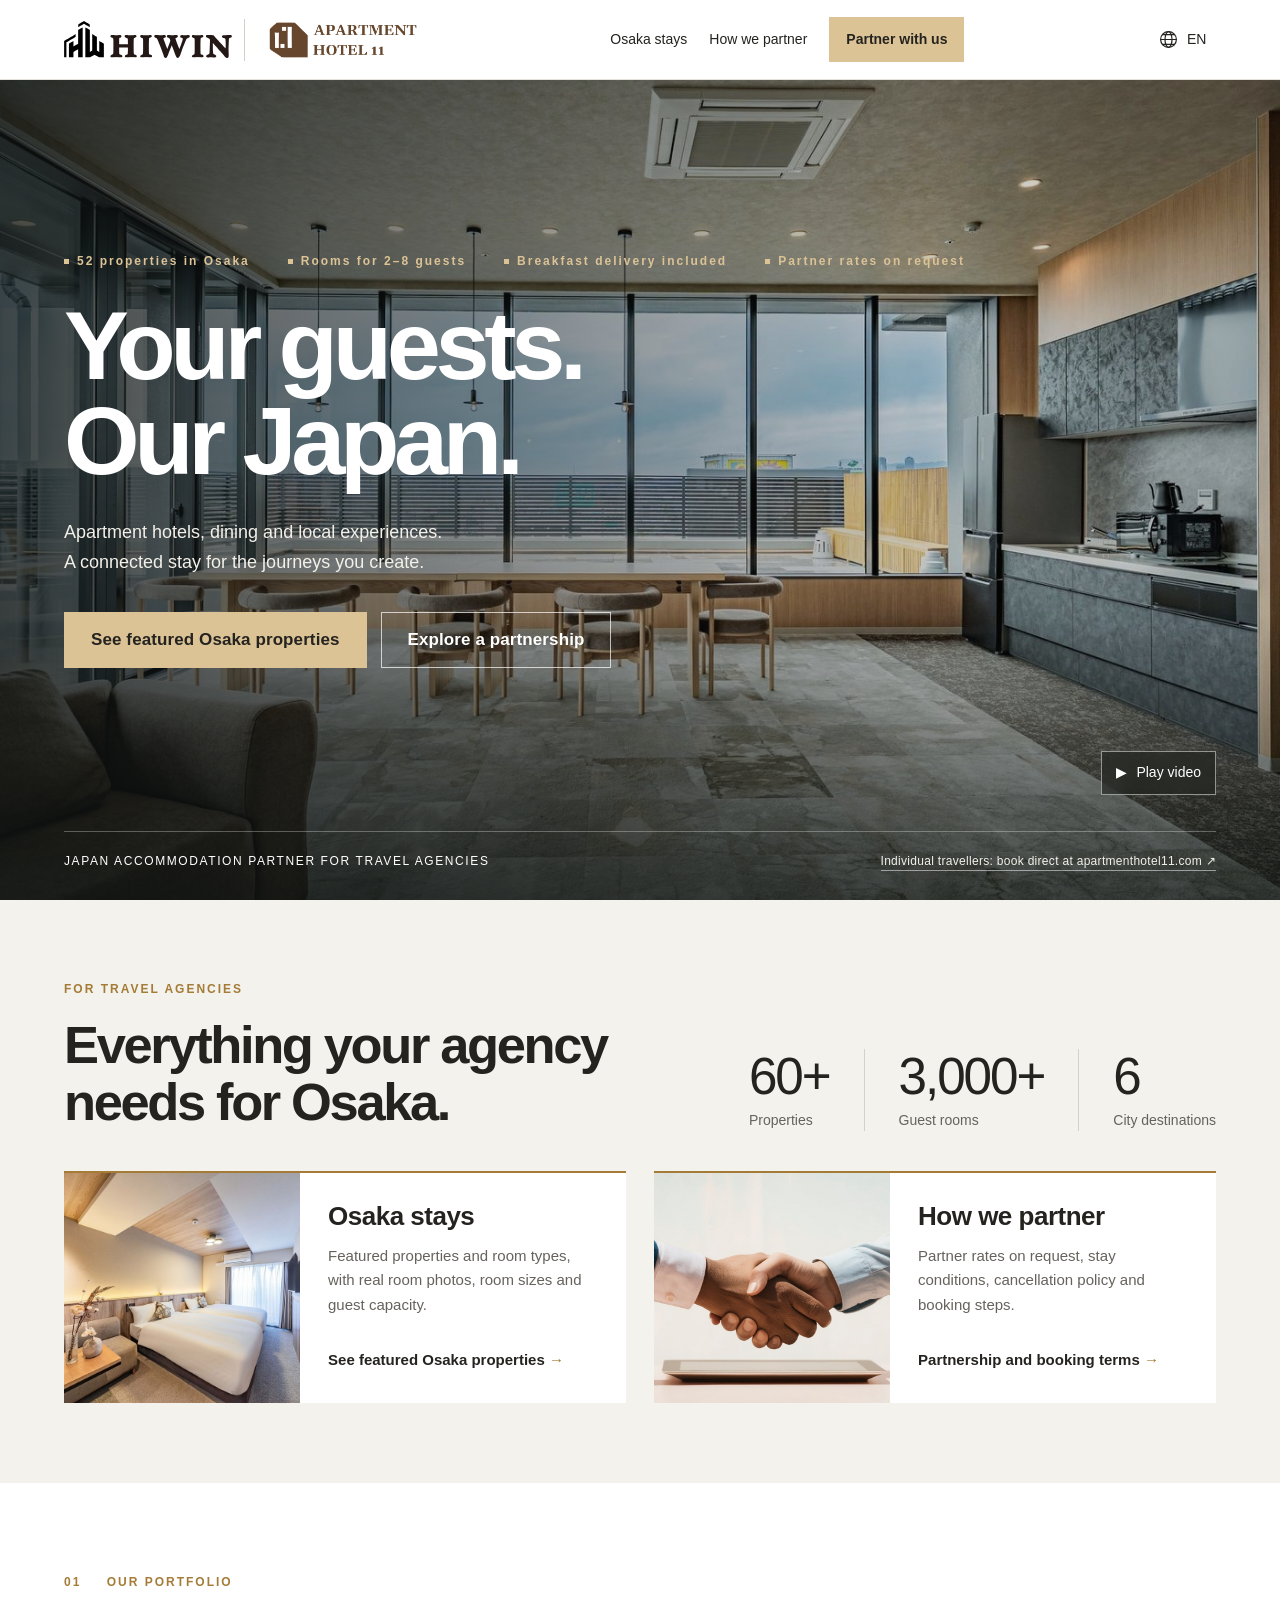
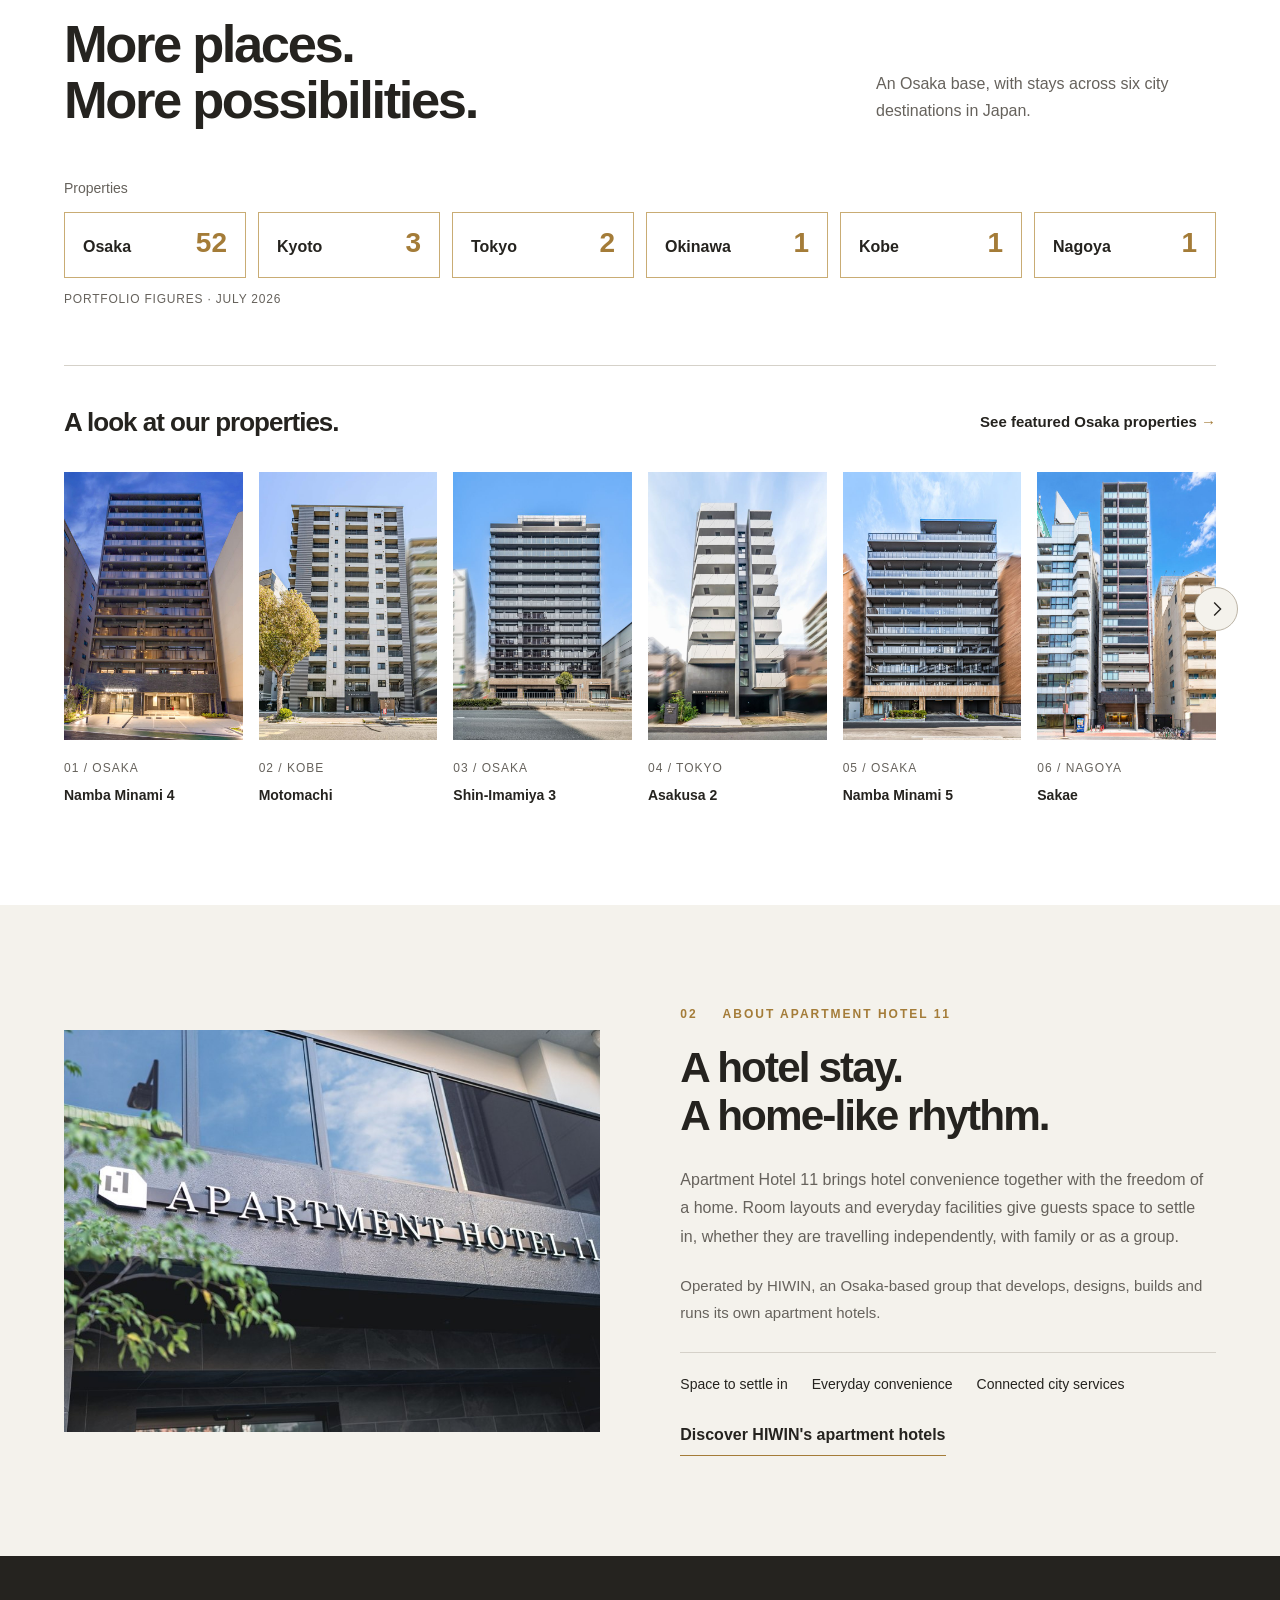
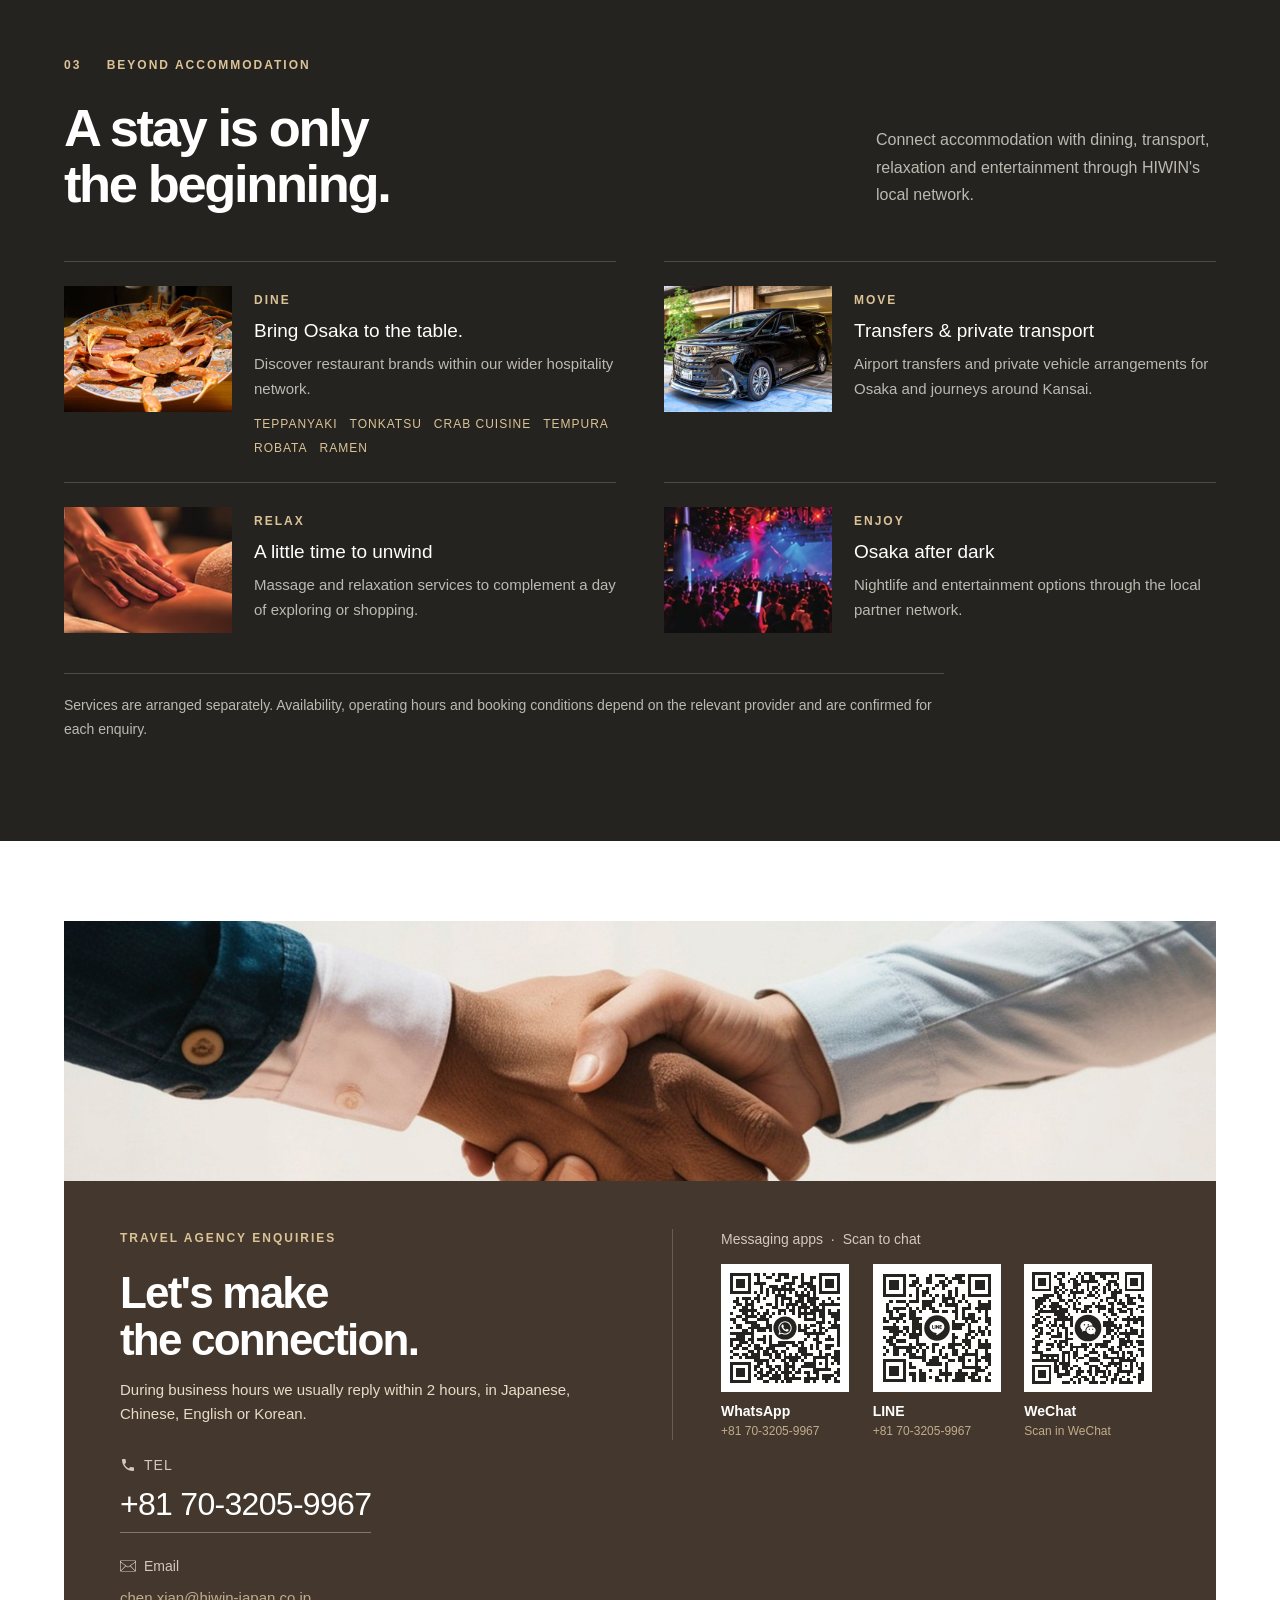
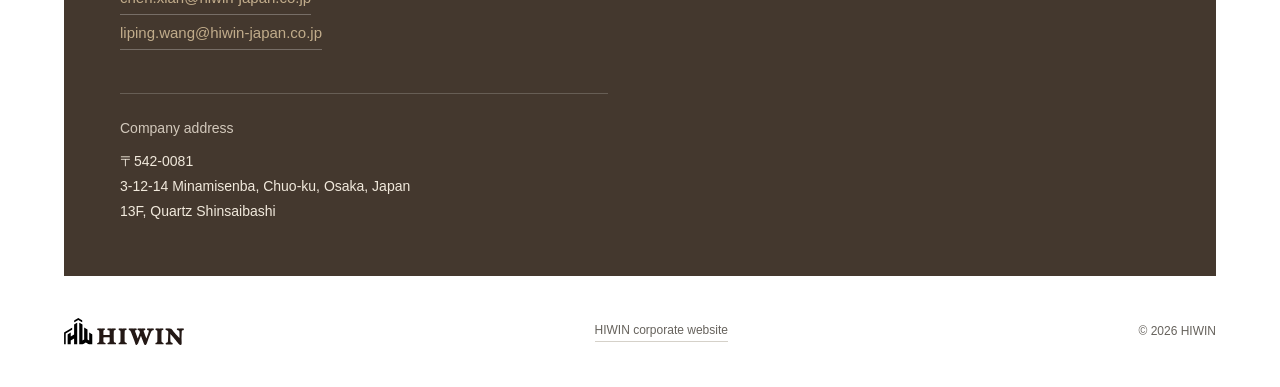
==== commit 732f0390: "Larger service thumbnails; contact panel trimmed to one line - Beyond accommodation thumbnails 168x1" ====
--- a/index.html
+++ b/index.html
@@ -103,8 +103,8 @@
         <div class="extras-grid extras-four">
           <article><img src="assets/dining-crab.jpg" width="448" height="336" alt="Crab cuisine from HIWIN&#39;s restaurant network" loading="lazy"><div><span class="eyebrow light">DINE</span><h4>Bring Osaka to the table.</h4><p>Discover restaurant brands within our wider hospitality network.</p><p class="dining-genres"><span>TEPPANYAKI</span><span>TONKATSU</span><span>CRAB CUISINE</span><span>TEMPURA</span><span>ROBATA</span><span>RAMEN</span></p></div></article>
           <article><img src="assets/service-fleet.jpg" width="448" height="336" alt="HIWIN transfer vehicle" loading="lazy"><div><span class="eyebrow light">MOVE</span><h4>Transfers &amp; private transport</h4><p>Airport transfers and private vehicle arrangements for Osaka and journeys around Kansai.</p></div></article>
-          <article><img src="assets/service-relax.jpg" width="293" height="148" alt="Relaxation service imagery from the HIWIN brochure" loading="lazy"><div><span class="eyebrow light">RELAX</span><h4>A little time to unwind</h4><p>Massage and relaxation services to complement a day of exploring or shopping.</p></div></article>
-          <article><img src="assets/service-enjoy.jpg" width="291" height="148" alt="Osaka nightlife imagery from the HIWIN brochure" loading="lazy"><div><span class="eyebrow light">ENJOY</span><h4>Osaka after dark</h4><p>Nightlife and entertainment options through the local partner network.</p></div></article>
+          <article><img src="assets/service-spa.jpg" width="268" height="201" alt="Relaxation service imagery from the HIWIN brochure" loading="lazy"><div><span class="eyebrow light">RELAX</span><h4>A little time to unwind</h4><p>Massage and relaxation services to complement a day of exploring or shopping.</p></div></article>
+          <article><img src="assets/service-nightlife.jpg" width="264" height="198" alt="Osaka nightlife imagery from the HIWIN brochure" loading="lazy"><div><span class="eyebrow light">ENJOY</span><h4>Osaka after dark</h4><p>Nightlife and entertainment options through the local partner network.</p></div></article>
         </div>
         <p class="service-note">Services are arranged separately. Availability, operating hours and booking conditions depend on the relevant provider and are confirmed for each enquiry.</p>
       </div>
@@ -112,7 +112,7 @@
 
     <section id="partnership" class="partnership op-contact home-contact" aria-labelledby="partnership-title">
       <div class="shell">
-        <div class="contact-panel"><div class="contact-photo"><img src="assets/partnership.jpg" width="1350" height="767" alt="Business partners shaking hands" loading="lazy"></div><div class="contact-info"><p class="eyebrow light">TRAVEL AGENCY ENQUIRIES</p><h3 id="partnership-title">Let's make<br>the connection.</h3><p class="op-contact-hint">We welcome enquiries regarding group bookings, long-term partnerships, or general information about our properties.</p><ul class="contact-notes"><li>For a quote, please send your stay dates, number of guests and number of rooms.</li><li>During business hours, we usually reply within 2 hours.</li><li>We can assist in Japanese, Chinese, English and Korean.</li></ul><p class="contact-tel"><i class="ch ch-phone" aria-hidden="true"></i>TEL</p><a class="phone" href="tel:+817032059967">+81 70-3205-9967</a><dl class="contact-channels"><div><dt><i class="ch ch-mail" aria-hidden="true"></i>Email</dt><dd><a href="mailto:chen.xian@hiwin-japan.co.jp">chen.xian@hiwin-japan.co.jp</a><a href="mailto:liping.wang@hiwin-japan.co.jp">liping.wang@hiwin-japan.co.jp</a></dd></div></dl><div class="contact-qr"><p class="contact-qr-title">Messaging apps <span>Scan to chat</span></p><div class="contact-qr-grid"><a href="https://wa.me/817032059967" target="_blank" rel="noopener noreferrer"><i class="ch ch-whatsapp" aria-hidden="true"></i><img src="assets/qr/whatsapp-7032059967.svg" width="120" height="120" alt="" loading="lazy"><span>WhatsApp</span><small>+81 <span>70-3205-9967</span></small></a><a href="https://line.me/ti/p/4f6w-2z54b" target="_blank" rel="noopener noreferrer"><i class="ch ch-line" aria-hidden="true"></i><img src="assets/qr/line-7032059967.svg" width="120" height="120" alt="" loading="lazy"><span>LINE</span><small>+81 <span>70-3205-9967</span></small></a><a href="contact/#cp-wechat"><i class="ch ch-wechat" aria-hidden="true"></i><img src="assets/qr/wechat-chen-xian.svg" width="120" height="120" alt="WeChat QR code" loading="lazy"><span>WeChat</span><small>Scan in WeChat</small></a></div></div><address class="company-address"><span class="address-label">Company address</span><a href="https://www.google.com/maps/search/?api=1&amp;query=542-0081%20%E5%A4%A7%E9%98%AA%E5%B8%82%E4%B8%AD%E5%A4%AE%E5%8C%BA%E5%8D%97%E8%88%B9%E5%A0%B43%E4%B8%81%E7%9B%AE12%E7%95%AA14%E5%8F%B7%20%E3%82%AF%E3%82%AA%E3%83%BC%E3%83%84%E5%BF%83%E6%96%8E%E6%A9%8B" target="_blank" rel="noopener noreferrer" aria-label="HIWIN office on Google Maps"><span>〒542-0081</span><span>3-12-14 Minamisenba, Chuo-ku, Osaka, Japan</span><span>13F, Quartz Shinsaibashi</span></a></address></div></div>
+        <div class="contact-panel"><div class="contact-photo"><img src="assets/partnership.jpg" width="1350" height="767" alt="Business partners shaking hands" loading="lazy"></div><div class="contact-info"><p class="eyebrow light">TRAVEL AGENCY ENQUIRIES</p><h3 id="partnership-title">Let's make<br>the connection.</h3><p class="contact-reply">During business hours we usually reply within 2 hours, in Japanese, Chinese, English or Korean.</p><p class="contact-tel"><i class="ch ch-phone" aria-hidden="true"></i>TEL</p><a class="phone" href="tel:+817032059967">+81 70-3205-9967</a><dl class="contact-channels"><div><dt><i class="ch ch-mail" aria-hidden="true"></i>Email</dt><dd><a href="mailto:chen.xian@hiwin-japan.co.jp">chen.xian@hiwin-japan.co.jp</a><a href="mailto:liping.wang@hiwin-japan.co.jp">liping.wang@hiwin-japan.co.jp</a></dd></div></dl><div class="contact-qr"><p class="contact-qr-title">Messaging apps <span>Scan to chat</span></p><div class="contact-qr-grid"><a href="https://wa.me/817032059967" target="_blank" rel="noopener noreferrer"><i class="ch ch-whatsapp" aria-hidden="true"></i><img src="assets/qr/whatsapp-7032059967.svg" width="120" height="120" alt="" loading="lazy"><span>WhatsApp</span><small>+81 <span>70-3205-9967</span></small></a><a href="https://line.me/ti/p/4f6w-2z54b" target="_blank" rel="noopener noreferrer"><i class="ch ch-line" aria-hidden="true"></i><img src="assets/qr/line-7032059967.svg" width="120" height="120" alt="" loading="lazy"><span>LINE</span><small>+81 <span>70-3205-9967</span></small></a><a href="contact/#cp-wechat"><i class="ch ch-wechat" aria-hidden="true"></i><img src="assets/qr/wechat-chen-xian.svg" width="120" height="120" alt="WeChat QR code" loading="lazy"><span>WeChat</span><small>Scan in WeChat</small></a></div></div><address class="company-address"><span class="address-label">Company address</span><a href="https://www.google.com/maps/search/?api=1&amp;query=542-0081%20%E5%A4%A7%E9%98%AA%E5%B8%82%E4%B8%AD%E5%A4%AE%E5%8C%BA%E5%8D%97%E8%88%B9%E5%A0%B43%E4%B8%81%E7%9B%AE12%E7%95%AA14%E5%8F%B7%20%E3%82%AF%E3%82%AA%E3%83%BC%E3%83%84%E5%BF%83%E6%96%8E%E6%A9%8B" target="_blank" rel="noopener noreferrer" aria-label="HIWIN office on Google Maps"><span>〒542-0081</span><span>3-12-14 Minamisenba, Chuo-ku, Osaka, Japan</span><span>13F, Quartz Shinsaibashi</span></a></address></div></div>
         <footer><div><img src="assets/hiwin-logo.svg" width="160" height="40" alt="HIWIN"></div><a href="https://hiwin-japan.co.jp/" target="_blank" rel="noopener noreferrer">HIWIN corporate website</a><span>© 2026 HIWIN</span></footer>
       </div>
     </section>
--- a/styles.css
+++ b/styles.css
@@ -1314,7 +1314,7 @@
 .cp-list div{grid-template-columns:96px minmax(0,1fr)}.cp-list dd{font-size:15px}.cp-more footer{margin-top:40px}}
 @media(max-width:374px){.cp-tabs .ch{display:none}}
 /* Homepage as a hub (October 9, 2026): hero, agency entry with the portfolio figures, properties, about Apartment Hotel 11,
-   services (small thumbnails), contact. */
+   services (thumbnails 168x126, 140x105 on tablets, 104x78 on phones), contact. */
 .hero-direct{border-bottom:1px solid #ffffff80;padding-bottom:2px;letter-spacing:.3px;color:#f2f0e9}.hero-direct:after{content:" ↗"}.hero-direct:hover,.hero-direct:focus-visible{color:#fff;border-color:#fff}
 .agency-head{display:flex;justify-content:space-between;align-items:flex-end;gap:32px 60px}.agency-head>div:first-child{min-width:0;max-width:680px}
 .agency-stats{display:grid;grid-template-columns:repeat(3,auto);flex-shrink:0}.agency-stats div{display:flex;flex-direction:column;padding:0 34px;border-left:1px solid var(--line)}.agency-stats div:first-child{padding-left:0;border-left:0}.agency-stats div:last-child{padding-right:0}
@@ -1324,14 +1324,14 @@
 .city-strip+.gallery-heading{margin-top:56px}
 .gallery-link{font-size:15px;font-weight:600;white-space:nowrap}.gallery-link:after{content:" →";color:var(--gold)}.gallery-link:hover{color:var(--gold)}
 .property-grid figure>a{display:block}.property-grid figure>a:hover h4{color:var(--gold)}
-.services .extras-four{grid-template-columns:repeat(2,minmax(0,1fr));gap:24px 48px;margin-top:48px}.services .extras-four article{display:grid;grid-template-columns:112px minmax(0,1fr);gap:20px;align-items:start;min-width:0}.services .extras-four img{width:112px;height:84px;aspect-ratio:auto;object-fit:cover;margin:0}.services .extras-four h4{font-size:19px;line-height:1.35;margin:6px 0 8px}.services .extras-four p{font-size:15px}
+.services .extras-four{grid-template-columns:repeat(2,minmax(0,1fr));gap:24px 48px;margin-top:48px}.services .extras-four article{display:grid;grid-template-columns:168px minmax(0,1fr);gap:22px;align-items:start;min-width:0}.services .extras-four img{width:168px;height:126px;aspect-ratio:auto;object-fit:cover;margin:0}.services .extras-four h4{font-size:19px;line-height:1.35;margin:6px 0 8px}.services .extras-four p{font-size:15px}
 .about-operator{font-size:15px}.services .extras-grid .dining-genres{display:flex;flex-wrap:wrap;gap:4px 12px;margin-top:14px;font-size:12px;letter-spacing:1px;line-height:1.6;color:#dbc396}
 .contact-qr-grid .ch{display:none}
-@media(max-width:1100px){.agency-head{display:block}.agency-stats{margin-top:28px}.city-strip .op-chips{grid-template-columns:repeat(3,minmax(0,1fr))}.services .extras-four{gap:24px 28px}}
+@media(max-width:1100px){.agency-head{display:block}.agency-stats{margin-top:28px}.city-strip .op-chips{grid-template-columns:repeat(3,minmax(0,1fr))}.services .extras-four{gap:24px 28px}.services .extras-four article{grid-template-columns:140px minmax(0,1fr);gap:18px}.services .extras-four img{width:140px;height:105px}}
 @media(max-width:760px){.agency-stats{grid-template-columns:.85fr 1.3fr .85fr;margin-top:24px;padding:16px 0;border-top:1px solid var(--line);border-bottom:1px solid var(--line)}.agency-stats div{min-width:0;padding:0 10px}.agency-stats strong{font-size:clamp(26px,7.5vw,40px)}
 .city-strip{margin-top:32px}.city-strip .op-chips{gap:8px}.city-strip .op-chip{flex-direction:column;align-items:flex-start;gap:2px;padding:10px 12px}.city-strip .op-chip span{font-size:14px}.city-strip .op-chip strong{margin-left:0;font-size:24px}.city-strip+.gallery-heading{margin-top:36px}
 .gallery-link{display:inline-block;margin-top:10px;white-space:normal}
-.services .extras-four{display:grid;grid-template-columns:minmax(0,1fr);gap:0;margin-top:28px;overflow:visible;padding-bottom:0}.services .extras-four article{display:grid;grid-template-columns:72px minmax(0,1fr);gap:14px;align-items:center;flex:none;margin:0;padding:12px 0}.services .extras-four img{width:72px;height:72px;margin:0}.services .extras-four h4{font-size:16px;line-height:1.4;margin:2px 0 0}.services .extras-four p,.services .extras-grid .dining-genres{display:none}
+.services .extras-four{display:grid;grid-template-columns:minmax(0,1fr);gap:0;margin-top:28px;overflow:visible;padding-bottom:0}.services .extras-four article{display:grid;grid-template-columns:104px minmax(0,1fr);gap:14px;align-items:center;flex:none;margin:0;padding:12px 0}.services .extras-four img{width:104px;height:78px;margin:0}.services .extras-four h4{font-size:16px;line-height:1.4;margin:2px 0 0}.services .extras-four p,.services .extras-grid .dining-genres{display:none}
 /* Phones: the homepage contact panel shows chat buttons; the QR codes stay on the contact page. */
 .home-contact .contact-qr-title span{display:none}.home-contact .contact-qr-grid{grid-template-columns:minmax(0,1fr);gap:8px}.home-contact .contact-qr-grid img{display:none}
 .home-contact .contact-qr-grid>a{display:grid;grid-template-columns:auto minmax(0,1fr) auto;align-items:center;column-gap:12px;min-height:48px;padding:8px 14px;border:1px solid #ffffff45}.home-contact .contact-qr-grid>a:nth-child(3){order:1}
@@ -1389,3 +1389,5 @@
 .op-facilities .op-footnote{margin-top:10px}
 @media(max-width:1100px){.op-facility-list{grid-template-columns:repeat(3,minmax(0,1fr))}}
 @media(max-width:760px){.op-facilities{margin-top:40px}.op-facility-list{gap:14px 8px}.op-facility-list figcaption{margin-top:6px;font-size:13px;line-height:1.4;overflow-wrap:anywhere}}
+/* Contact panel: one line under the heading, reply time and the languages staff use. */
+.contact-reply{margin-top:14px;font-size:15px;line-height:1.6;color:#e8dcc6}
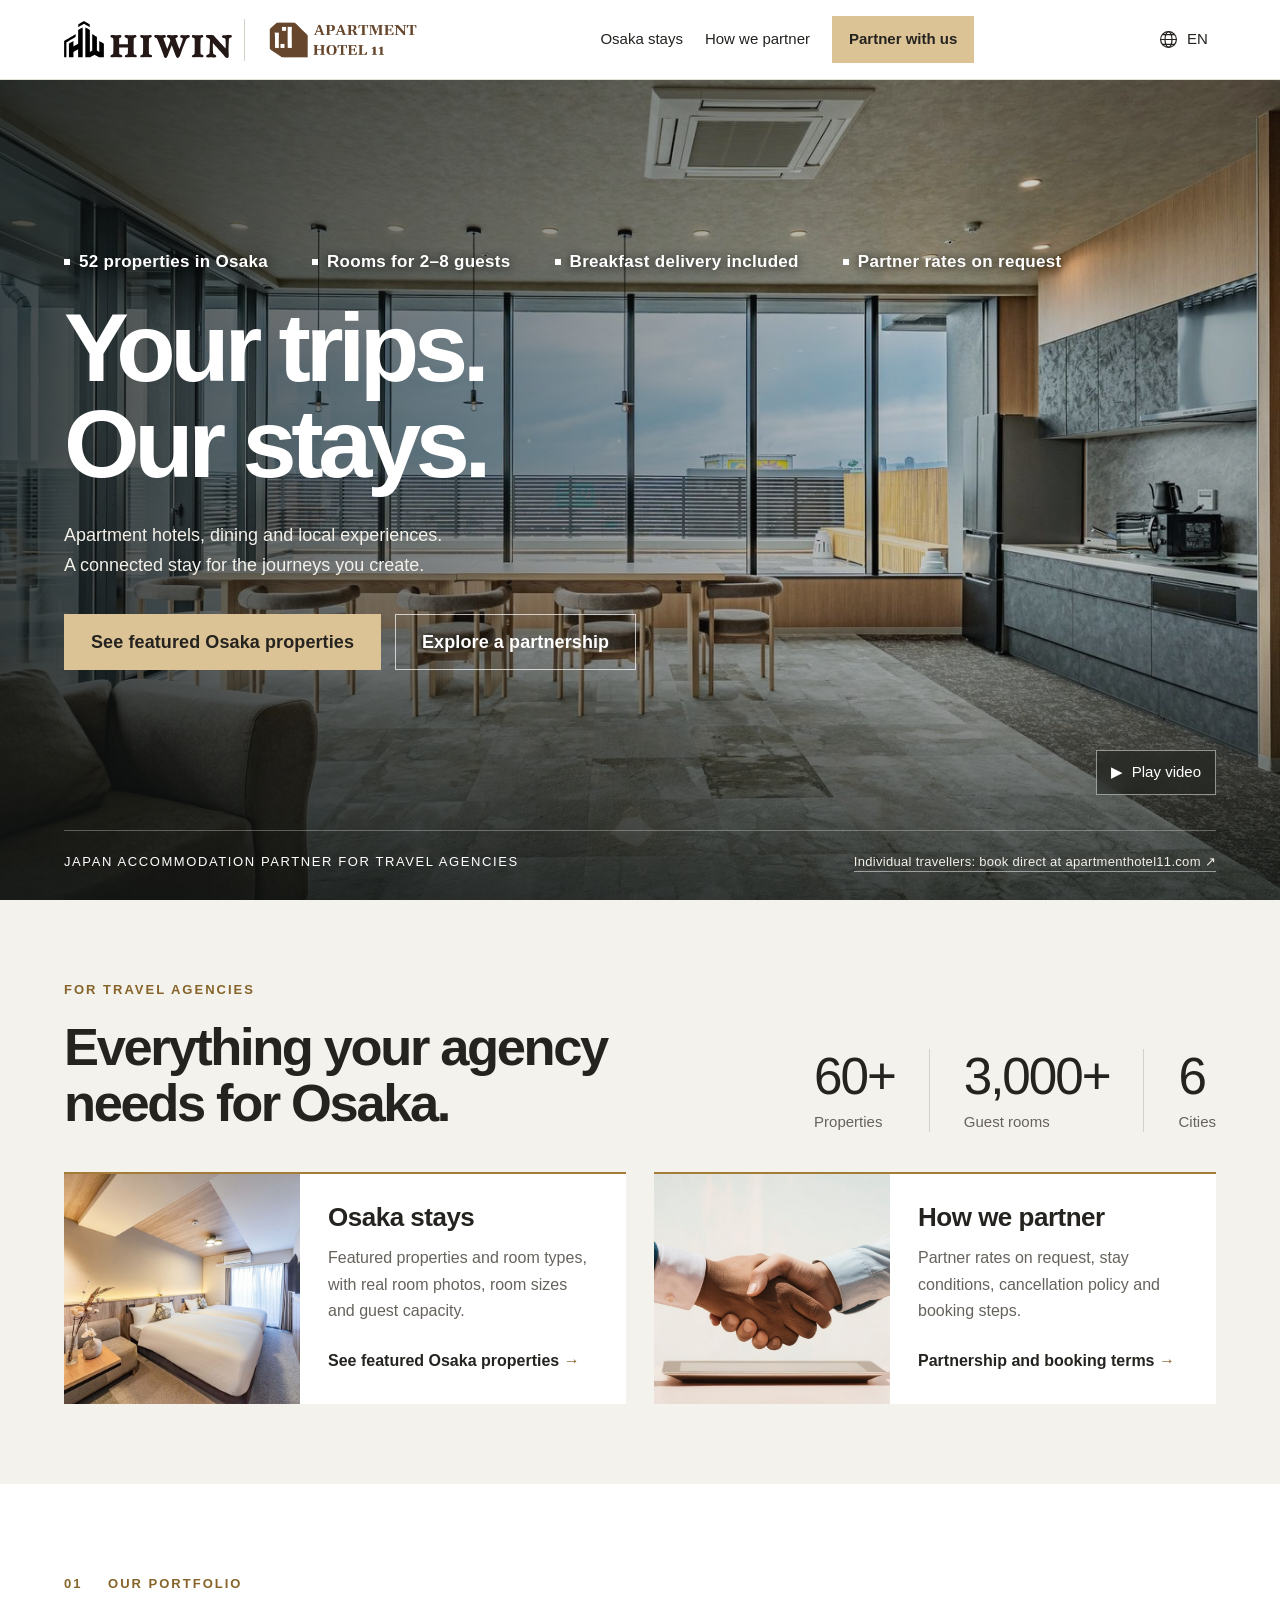
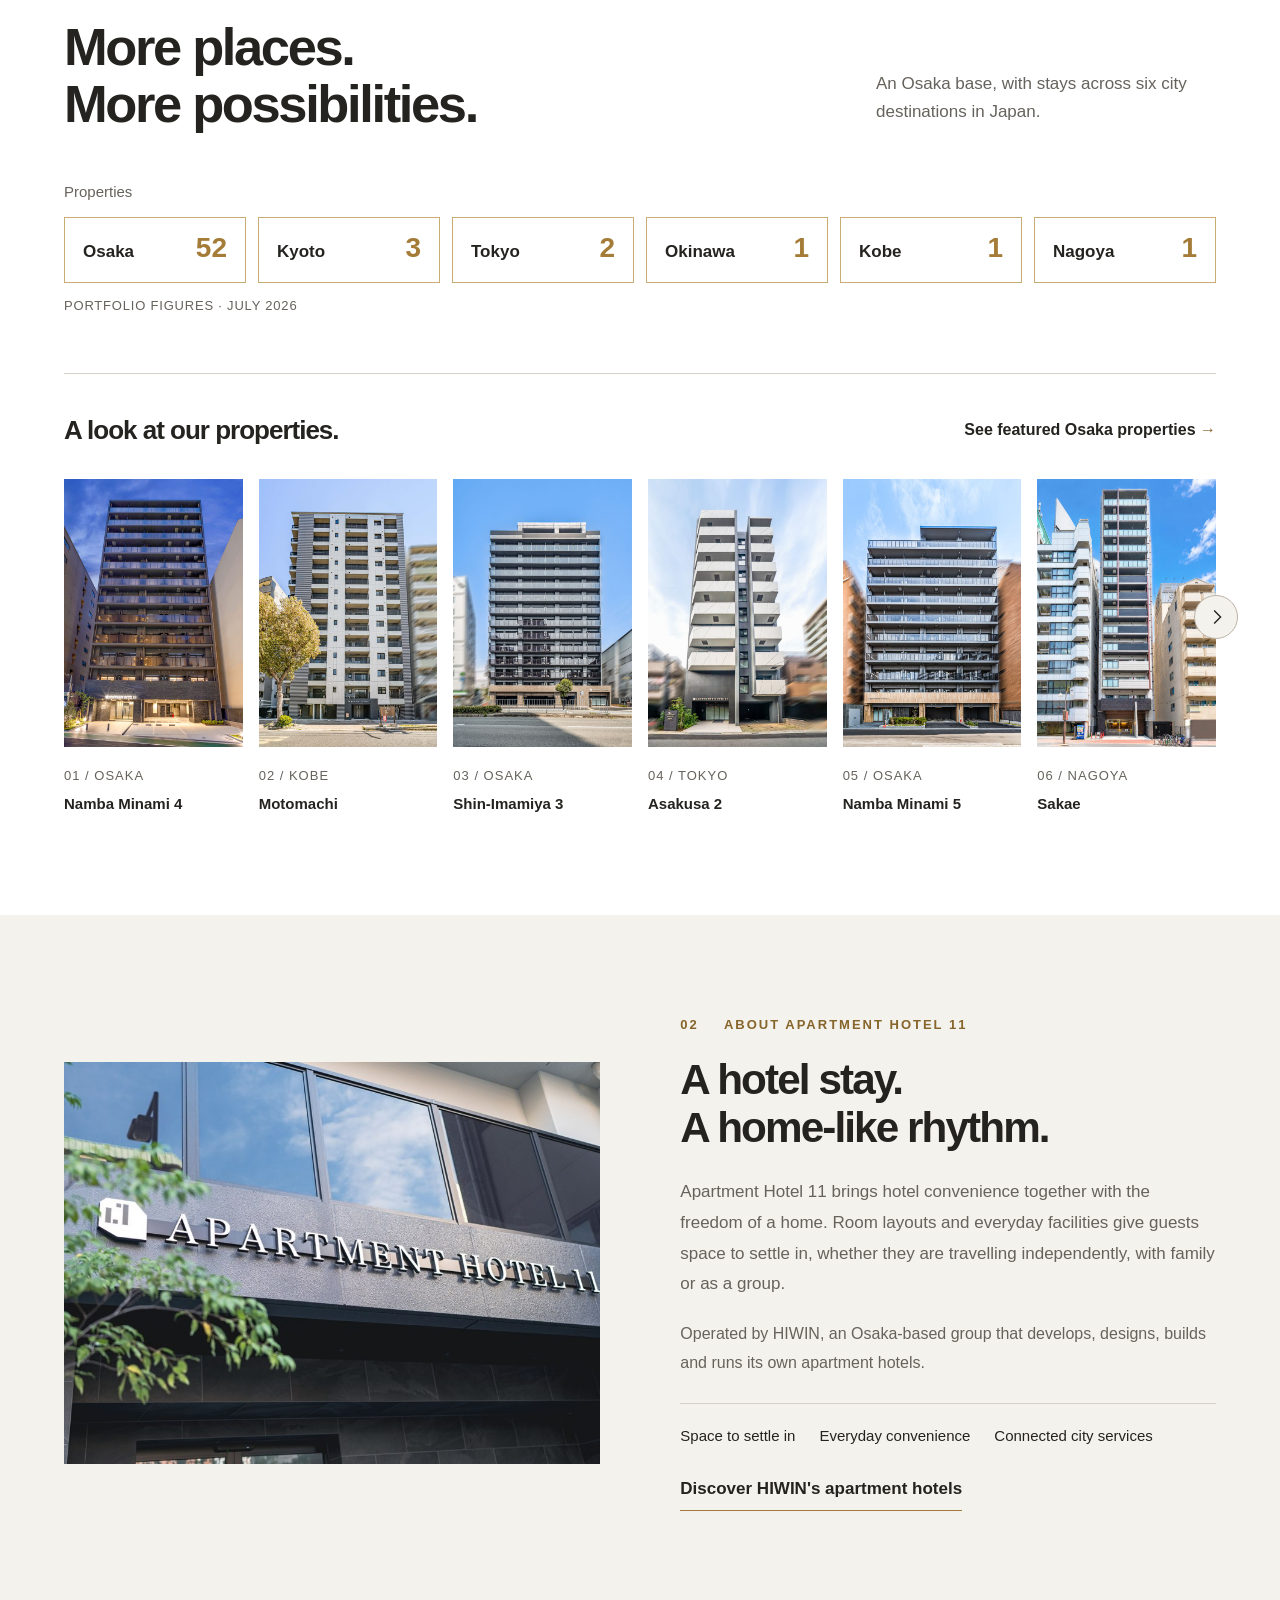
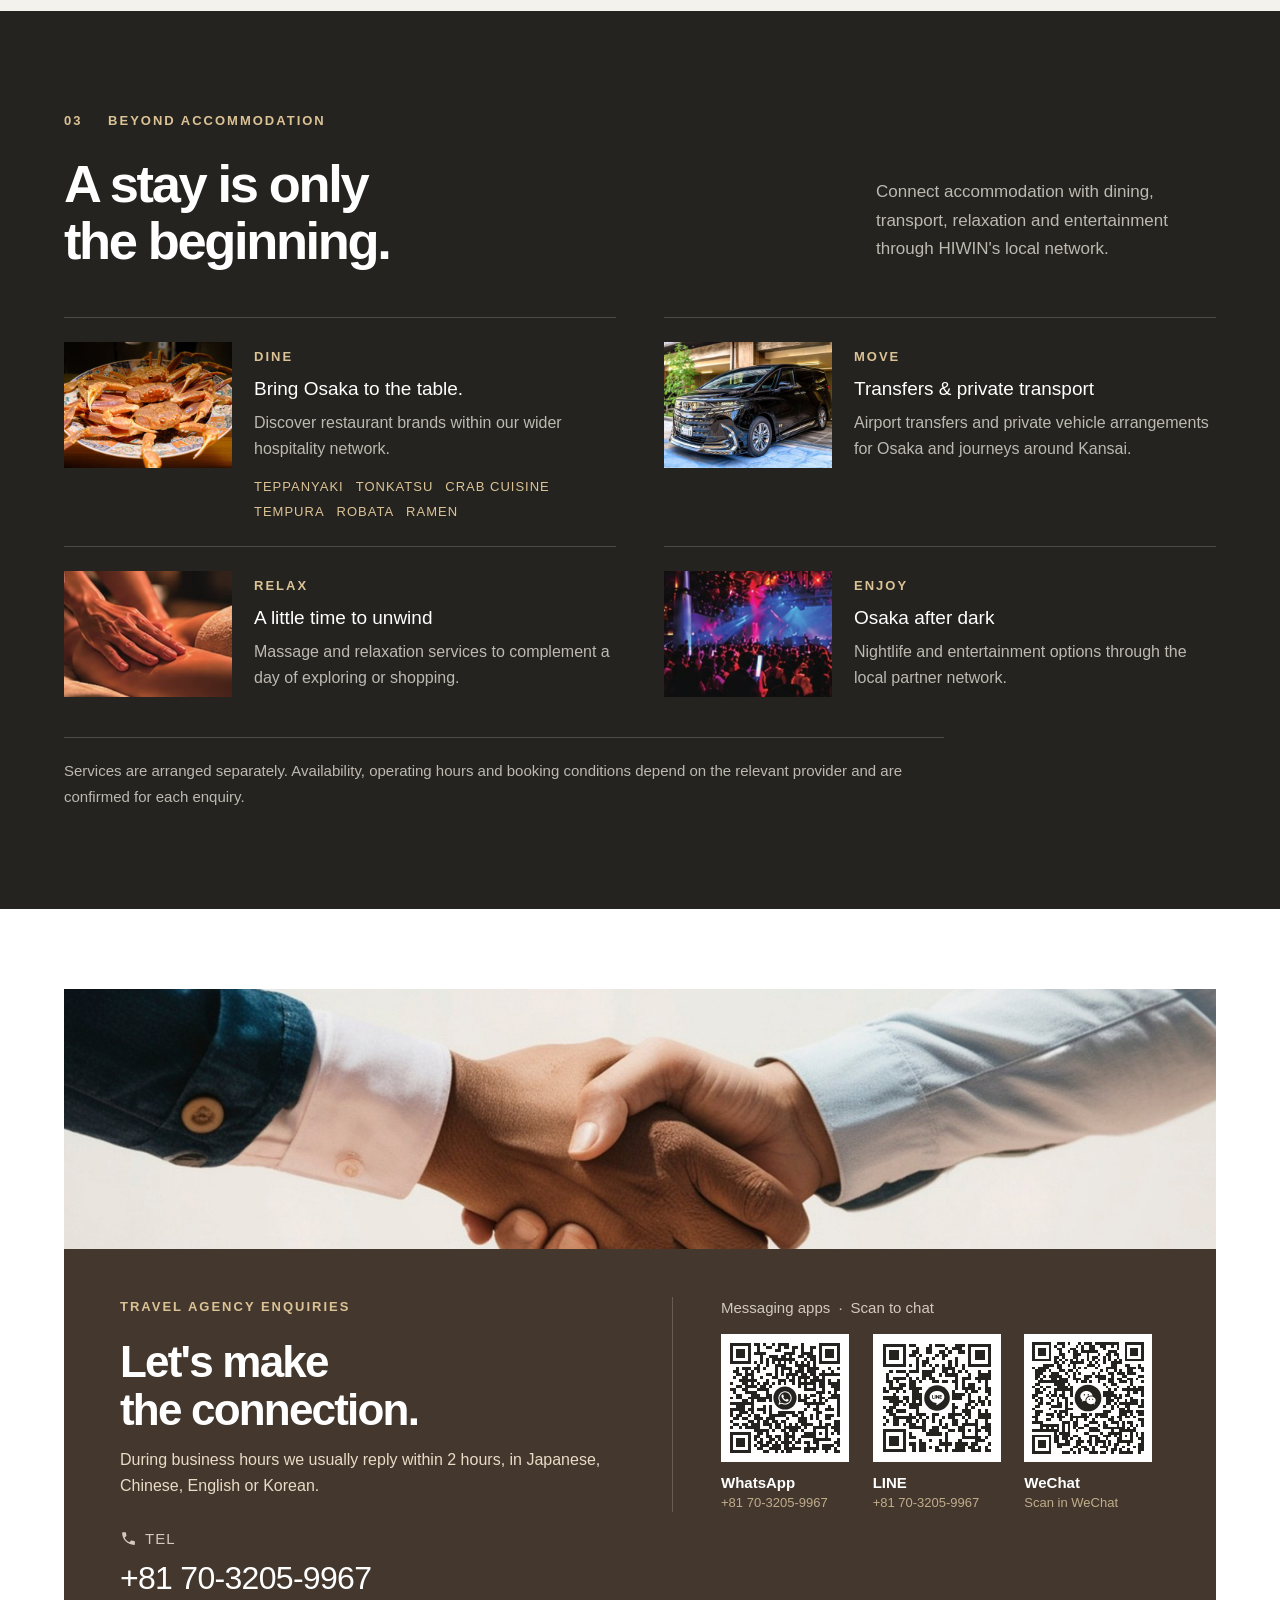
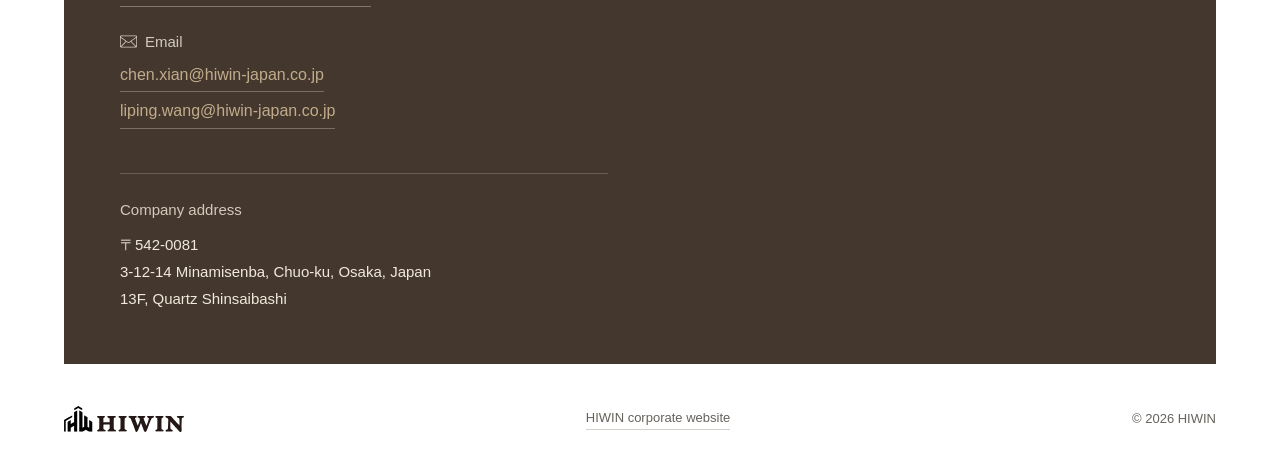
==== commit 445e0e0a: "Readability, hero facts in white, localized hero heading - Text from 11px to 17px is 1px larger acro" ====
--- a/index.html
+++ b/index.html
@@ -49,7 +49,7 @@
         <div class="hero-shade"></div>
         <div class="hero-content shell">
           <p class="eyebrow light hero-points"><span>52 properties in Osaka</span><span>Rooms for 2–8 guests</span><span>Breakfast delivery included</span><span>Partner rates on request</span></p>
-          <h1 id="about-title">Your guests.<br>Our Japan.</h1>
+          <h1 id="about-title">Your trips.<br>Our stays.</h1>
           <p class="hero-summary">Apartment hotels, dining and local experiences.<br> A connected stay for the journeys you create.</p>
           <div class="hero-actions"><a class="hero-link" href="osaka-accommodation/">See featured Osaka properties</a><a class="hero-link hero-link-alt" href="#partnership">Explore a partnership</a></div>
         </div>
@@ -60,7 +60,7 @@
 
     <section id="agency-zone" class="agency-zone" aria-labelledby="agency-zone-title">
       <div class="shell">
-        <div class="agency-head"><div><p class="eyebrow">FOR TRAVEL AGENCIES</p><h2 id="agency-zone-title">Everything your agency needs for Osaka.</h2></div><div class="agency-stats"><div><strong>60+</strong><span>Properties</span></div><div><strong>3,000+</strong><span>Guest rooms</span></div><div><strong>6</strong><span>City destinations</span></div></div></div>
+        <div class="agency-head"><div><p class="eyebrow">FOR TRAVEL AGENCIES</p><h2 id="agency-zone-title">Everything your agency needs for Osaka.</h2></div><div class="agency-stats"><div><strong>60+</strong><span>Properties</span></div><div><strong>3,000+</strong><span>Guest rooms</span></div><div><strong>6</strong><span>Cities</span></div></div></div>
         <div class="agency-cards">
           <a class="agency-card" href="osaka-accommodation/"><img src="assets/rooms/shinimamiya1.jpg" width="800" height="600" alt="Shin-Imamiya 1 featured room" loading="lazy"><div><h3>Osaka stays</h3><p>Featured properties and room types, with real room photos, room sizes and guest capacity.</p><span class="agency-card-link">See featured Osaka properties</span></div></a>
           <a class="agency-card" href="travel-agency-partnership/"><img src="assets/partnership.jpg" width="1350" height="767" alt="Business partners shaking hands" loading="lazy"><div><h3>How we partner</h3><p>Partner rates on request, stay conditions, cancellation policy and booking steps.</p><span class="agency-card-link">Partnership and booking terms</span></div></a>
--- a/styles.css
+++ b/styles.css
@@ -1,33 +1,33 @@
-:root{--ink:#25231f;--paper:#fff;--cream:#f4f2ec;--gold:#a47c38;--muted:#66625c;--line:#d5d1c9;--font:Arial,"Helvetica Neue",sans-serif}*{box-sizing:border-box}html{scroll-behavior:smooth;scroll-padding-top:100px}body{margin:0;background:var(--paper);color:var(--ink);font-family:var(--font);font-size:16px;line-height:1.65}a{color:inherit;text-decoration:none}button{font:inherit}img{display:block;max-width:100%;object-fit:cover}p,h1,h2,h3,h4,figure{margin:0}p+p{margin-top:20px}a:focus-visible,button:focus-visible{outline:3px solid var(--gold);outline-offset:6px}.skip{position:fixed;left:16px;top:-100px;background:#fff;padding:12px;z-index:50}.skip:focus{top:10px}.shell{width:90%;max-width:1440px;margin:auto}.chapter{padding:100px 0;scroll-margin-top:0}.site-header{height:92px;position:sticky;top:0;z-index:20;display:flex;align-items:center;gap:34px;padding:0 5%;background:#fffffff7;border-bottom:1px solid #e4e1d9;backdrop-filter:blur(12px)}.brand img{width:168px;height:auto}.trade-label{font-size:12px;letter-spacing:1.9px;line-height:1.5;max-width:120px;padding-left:25px;border-left:1px solid var(--line)}nav{display:flex;gap:32px;align-items:center;margin-left:auto}nav a{font-size:14px;white-space:nowrap;position:relative}nav a:after{content:"";height:1px;background:var(--gold);position:absolute;bottom:-7px;left:0;width:0;transition:width .25s}nav a:hover:after,nav a.active:after{width:100%}.nav-contact{padding:12px 20px;border:1px solid var(--ink)}.nav-contact:after{display:none}.nav-contact:hover{background:var(--ink);color:#fff}.menu-toggle{display:none}.hero{height:calc(100svh - 92px);min-height:650px;max-height:980px;position:relative;color:#fff;background:#363630}.hero-image{position:absolute;inset:0;width:100%;height:100%;object-position:center 58%}.hero-shade{position:absolute;inset:0;background:linear-gradient(90deg,rgba(15,19,18,.76),rgba(15,19,18,.2) 75%),linear-gradient(0deg,rgba(10,15,13,.65),transparent 35%)}.hero-content{position:relative;height:100%;display:flex;flex-direction:column;justify-content:center;padding-bottom:60px}.eyebrow{font-size:12px;letter-spacing:2px;font-weight:700;color:var(--gold);line-height:1.6}.eyebrow span{display:inline-block;margin-right:20px}.eyebrow.light{color:#dbc396}.hero h1{font-size:clamp(64px,7.6vw,124px);letter-spacing:-.055em;line-height:.98;margin:26px 0 30px;font-weight:700}.hero-summary{font-size:18px;line-height:1.65;color:#f2f0e9}.hero-link{margin-top:34px;width:max-content;border-bottom:1px solid #ffffffa8;padding:0 0 8px;font-size:15px}.hero-link:hover{border-color:#fff}.hero-bottom{position:absolute;bottom:28px;left:5%;display:flex;justify-content:space-between;font-size:12px;letter-spacing:1.6px;border-top:1px solid #ffffff4a;padding-top:20px}.about-copy{display:grid;grid-template-columns:1.1fr 1fr;gap:9%}h2{font-size:clamp(40px,4.1vw,64px);line-height:1.08;letter-spacing:-.045em;margin-top:24px;font-weight:700}.about-detail{padding-top:42px;color:var(--muted);font-size:16px}.lead{font-size:23px;line-height:1.35;color:var(--ink);font-weight:600;margin-bottom:24px}.capabilities{display:flex;flex-wrap:wrap;gap:24px;border-top:1px solid var(--line);margin-top:32px;padding-top:20px;font-size:12px;letter-spacing:1px;color:var(--ink)}.portfolio{background:var(--cream);padding-top:90px}.section-heading{display:flex;justify-content:space-between;align-items:flex-end;gap:60px}.section-intro{max-width:340px;color:var(--muted);line-height:1.7;padding-bottom:5px}.stats{display:grid;grid-template-columns:1fr 1.45fr 1fr;margin-top:65px;border-top:1px solid var(--line);border-bottom:1px solid var(--line)}.stats div{padding:25px 0 32px;display:flex;flex-direction:column}.stats div+div{border-left:1px solid var(--line);padding-left:17%}.stats strong{font-size:clamp(64px,7.8vw,112px);line-height:1.25;font-weight:500;letter-spacing:-.055em;font-variant-numeric:tabular-nums}.stats span{font-size:14px;color:var(--muted)}.data-date{font-size:12px;letter-spacing:1.5px;margin-top:14px;color:var(--muted)}.coverage{display:grid;grid-template-columns:1fr 1.3fr;gap:10%;padding:65px 0 60px}.coverage-copy h3{font-size:36px;line-height:1.15;letter-spacing:-1.5px;margin:20px 0}.coverage-copy p:not(.eyebrow){color:var(--muted);max-width:320px}.coverage-brand{font-family:Georgia,serif;display:block;font-size:27px;line-height:1.05;letter-spacing:2.8px;margin-top:40px;color:#3b493b}.city-row{display:grid;grid-template-columns:1.5fr 1fr .8fr;border-bottom:1px solid var(--line);padding:15px 0;align-items:center;font-size:17px}.city-row>span:nth-child(n+2){text-align:right;font-variant-numeric:tabular-nums}.city-row>span:first-child{font-weight:600}.city-row small{display:inline-block;font-size:12px;color:#8d887f;margin-left:10px;font-weight:400}.city-header{font-size:12px;padding-top:0;padding-bottom:16px;color:var(--muted)}.city-header>span:first-child{font-weight:400}.gallery-heading{display:flex;justify-content:space-between;gap:20px;align-items:center;border-top:1px solid var(--line);padding-top:35px;margin-bottom:28px}.gallery-heading h3{font-size:26px;letter-spacing:-1px}.gallery-heading>span,.process-heading>span{font-size:12px;letter-spacing:1.6px;color:var(--muted)}.property-grid{display:grid;grid-template-columns:repeat(6,minmax(0,1fr));gap:16px}.property-grid img{aspect-ratio:2/3;width:100%;transition:filter .3s}.property-grid figure:hover img{filter:brightness(1.07)}.property-grid figcaption{padding-top:14px}.property-grid figcaption span{font-size:12px;letter-spacing:1px;color:var(--muted)}.property-grid h4{font-size:14px;font-weight:600;line-height:1.45;margin-top:4px}.services{background:var(--ink);color:#fff}.services .section-intro{color:#bdb9b1}.service-index{display:flex;justify-content:space-between;border-top:1px solid #ffffff30;border-bottom:1px solid #ffffff30;margin-top:48px;padding:20px 0;font-size:clamp(14px,2.2vw,30px);letter-spacing:1.5px;font-weight:500}.service-index span+span{color:#dbc396}.dining-intro{display:flex;justify-content:space-between;align-items:flex-end;gap:30px;margin:50px 0 24px}.dining-intro h3,.extras-heading h3{font-size:32px;line-height:1.15;letter-spacing:-1px}.dining-intro p,.extras-heading p{color:#bdb9b1;max-width:340px}.restaurant-grid{display:grid;grid-template-columns:repeat(3,1fr);gap:24px}.restaurant-grid img{width:100%;aspect-ratio:1.7;object-position:center}.restaurant-grid figcaption{padding:18px 0 20px;border-bottom:1px solid #ffffff30}.restaurant-grid figcaption>span{font-size:12px;letter-spacing:1.6px;color:#dbc396}.restaurant-grid h4{font-size:21px;font-weight:500;margin-top:5px}.more-restaurants{display:flex;gap:28px;align-items:center;flex-wrap:wrap;margin-top:20px;font-size:12px;letter-spacing:1px;color:#bdb9b1}.more-restaurants span{font-size:14px;color:#f0e9df;letter-spacing:0}.extras-heading{display:flex;justify-content:space-between;align-items:flex-end;gap:30px;margin:65px 0 28px}.extras-grid{display:grid;grid-template-columns:repeat(3,1fr);gap:24px}.extras-grid article{display:grid;grid-template-columns:110px 1fr;gap:20px;border-top:1px solid #ffffff30;padding-top:24px}.extras-grid img{width:110px;height:90px}.extras-grid h4{font-size:19px;line-height:1.3;margin:10px 0 12px;font-weight:500}.extras-grid p{font-size:14px;color:#bdb9b1;line-height:1.65}.extras-grid .eyebrow{font-size:12px}.service-note{margin-top:40px;padding-top:20px;border-top:1px solid #ffffff30;max-width:880px;font-size:12px;color:#bdb9b1;line-height:1.7}.partnership{padding-bottom:0;background:#fff}.partner-models{display:grid;grid-template-columns:repeat(4,1fr);gap:30px;margin-top:55px}.partner-models article{border-top:2px solid var(--gold);padding-top:22px}.partner-models article>span{font-size:12px;color:var(--gold)}.partner-models h3{font-size:21px;line-height:1.25;font-weight:600;min-height:54px;letter-spacing:-.4px;margin:20px 0 16px}.partner-models p{font-size:14px;color:var(--muted);line-height:1.7}.process-heading{display:flex;justify-content:space-between;align-items:flex-end;gap:30px;margin:70px 0 40px}.process-heading h3{font-size:32px;line-height:1.15;letter-spacing:-1px}.process{list-style:none;padding:0;margin:0;display:grid;grid-template-columns:repeat(5,1fr);gap:28px}.process li{border-top:1px solid var(--line);padding-top:20px}.process li>span{font-size:28px;line-height:1;color:var(--gold);font-weight:400}.process h4{font-size:16px;margin:18px 0 12px;line-height:1.4;font-weight:600}.process p{font-size:14px;color:var(--muted);line-height:1.6}.contact-panel{margin-top:75px;display:grid;grid-template-columns:.85fr 1.15fr;background:#44382e;color:#fff}.contact-photo img{width:100%;height:100%;object-position:45%;min-height:470px}.contact-info{padding:50px 10%}.contact-info h3{font-size:44px;line-height:1.08;letter-spacing:-1.8px;margin-top:20px}.phone{display:inline-block;font-size:clamp(22px,2.5vw,35px);letter-spacing:-.7px;border-bottom:1px solid #ffffff50;margin-top:30px;line-height:1.7}.phone:hover{border-color:#fff}.contact-channels{margin-top:28px;font-size:12px;color:#d3c9bc}.contact-channels div{display:flex;gap:30px;margin-top:8px}.contact-channels dt{width:70px}.contact-channels dd{margin:0;color:#c1ac8b;letter-spacing:.8px}footer{display:flex;align-items:center;justify-content:space-between;gap:30px;padding:42px 0;color:var(--muted);font-size:12px}footer>div{display:flex;align-items:center;gap:30px}footer img{width:120px;height:auto}footer>div>span{font-size:12px;letter-spacing:1.2px}footer a{border-bottom:1px solid var(--line)}
+:root{--ink:#25231f;--paper:#fff;--cream:#f4f2ec;--gold:#a47c38;--muted:#66625c;--line:#d5d1c9;--font:Arial,"Helvetica Neue",sans-serif}*{box-sizing:border-box}html{scroll-behavior:smooth;scroll-padding-top:100px}body{margin:0;background:var(--paper);color:var(--ink);font-family:var(--font);font-size:17px;line-height:1.65}a{color:inherit;text-decoration:none}button{font:inherit}img{display:block;max-width:100%;object-fit:cover}p,h1,h2,h3,h4,figure{margin:0}p+p{margin-top:20px}a:focus-visible,button:focus-visible{outline:3px solid var(--gold);outline-offset:6px}.skip{position:fixed;left:16px;top:-100px;background:#fff;padding:12px;z-index:50}.skip:focus{top:10px}.shell{width:90%;max-width:1440px;margin:auto}.chapter{padding:100px 0;scroll-margin-top:0}.site-header{height:92px;position:sticky;top:0;z-index:20;display:flex;align-items:center;gap:34px;padding:0 5%;background:#fffffff7;border-bottom:1px solid #e4e1d9;backdrop-filter:blur(12px)}.brand img{width:168px;height:auto}.trade-label{font-size:13px;letter-spacing:1.9px;line-height:1.5;max-width:120px;padding-left:25px;border-left:1px solid var(--line)}nav{display:flex;gap:32px;align-items:center;margin-left:auto}nav a{font-size:15px;white-space:nowrap;position:relative}nav a:after{content:"";height:1px;background:var(--gold);position:absolute;bottom:-7px;left:0;width:0;transition:width .25s}nav a:hover:after,nav a.active:after{width:100%}.nav-contact{padding:12px 20px;border:1px solid var(--ink)}.nav-contact:after{display:none}.nav-contact:hover{background:var(--ink);color:#fff}.menu-toggle{display:none}.hero{height:calc(100svh - 92px);min-height:650px;max-height:980px;position:relative;color:#fff;background:#363630}.hero-image{position:absolute;inset:0;width:100%;height:100%;object-position:center 58%}.hero-shade{position:absolute;inset:0;background:linear-gradient(90deg,rgba(15,19,18,.76),rgba(15,19,18,.2) 75%),linear-gradient(0deg,rgba(10,15,13,.65),transparent 35%)}.hero-content{position:relative;height:100%;display:flex;flex-direction:column;justify-content:center;padding-bottom:60px}.eyebrow{font-size:13px;letter-spacing:2px;font-weight:700;color:var(--gold);line-height:1.6}.eyebrow span{display:inline-block;margin-right:20px}.eyebrow.light{color:#dbc396}.hero h1{font-size:clamp(64px,7.6vw,124px);letter-spacing:-.055em;line-height:.98;margin:26px 0 30px;font-weight:700}.hero-summary{font-size:18px;line-height:1.65;color:#f2f0e9}.hero-link{margin-top:34px;width:max-content;border-bottom:1px solid #ffffffa8;padding:0 0 8px;font-size:16px}.hero-link:hover{border-color:#fff}.hero-bottom{position:absolute;bottom:28px;left:5%;display:flex;justify-content:space-between;font-size:13px;letter-spacing:1.6px;border-top:1px solid #ffffff4a;padding-top:20px}.about-copy{display:grid;grid-template-columns:1.1fr 1fr;gap:9%}h2{font-size:clamp(40px,4.1vw,64px);line-height:1.08;letter-spacing:-.045em;margin-top:24px;font-weight:700}.about-detail{padding-top:42px;color:var(--muted);font-size:17px}.lead{font-size:23px;line-height:1.35;color:var(--ink);font-weight:600;margin-bottom:24px}.capabilities{display:flex;flex-wrap:wrap;gap:24px;border-top:1px solid var(--line);margin-top:32px;padding-top:20px;font-size:13px;letter-spacing:1px;color:var(--ink)}.portfolio{background:var(--cream);padding-top:90px}.section-heading{display:flex;justify-content:space-between;align-items:flex-end;gap:60px}.section-intro{max-width:340px;color:var(--muted);line-height:1.7;padding-bottom:5px}.stats{display:grid;grid-template-columns:1fr 1.45fr 1fr;margin-top:65px;border-top:1px solid var(--line);border-bottom:1px solid var(--line)}.stats div{padding:25px 0 32px;display:flex;flex-direction:column}.stats div+div{border-left:1px solid var(--line);padding-left:17%}.stats strong{font-size:clamp(64px,7.8vw,112px);line-height:1.25;font-weight:500;letter-spacing:-.055em;font-variant-numeric:tabular-nums}.stats span{font-size:15px;color:var(--muted)}.data-date{font-size:13px;letter-spacing:1.5px;margin-top:14px;color:var(--muted)}.coverage{display:grid;grid-template-columns:1fr 1.3fr;gap:10%;padding:65px 0 60px}.coverage-copy h3{font-size:36px;line-height:1.15;letter-spacing:-1.5px;margin:20px 0}.coverage-copy p:not(.eyebrow){color:var(--muted);max-width:320px}.coverage-brand{font-family:Georgia,serif;display:block;font-size:27px;line-height:1.05;letter-spacing:2.8px;margin-top:40px;color:#3b493b}.city-row{display:grid;grid-template-columns:1.5fr 1fr .8fr;border-bottom:1px solid var(--line);padding:15px 0;align-items:center;font-size:18px}.city-row>span:nth-child(n+2){text-align:right;font-variant-numeric:tabular-nums}.city-row>span:first-child{font-weight:600}.city-row small{display:inline-block;font-size:13px;color:#8d887f;margin-left:10px;font-weight:400}.city-header{font-size:13px;padding-top:0;padding-bottom:16px;color:var(--muted)}.city-header>span:first-child{font-weight:400}.gallery-heading{display:flex;justify-content:space-between;gap:20px;align-items:center;border-top:1px solid var(--line);padding-top:35px;margin-bottom:28px}.gallery-heading h3{font-size:26px;letter-spacing:-1px}.gallery-heading>span,.process-heading>span{font-size:13px;letter-spacing:1.6px;color:var(--muted)}.property-grid{display:grid;grid-template-columns:repeat(6,minmax(0,1fr));gap:16px}.property-grid img{aspect-ratio:2/3;width:100%;transition:filter .3s}.property-grid figure:hover img{filter:brightness(1.07)}.property-grid figcaption{padding-top:14px}.property-grid figcaption span{font-size:13px;letter-spacing:1px;color:var(--muted)}.property-grid h4{font-size:15px;font-weight:600;line-height:1.45;margin-top:4px}.services{background:var(--ink);color:#fff}.services .section-intro{color:#bdb9b1}.service-index{display:flex;justify-content:space-between;border-top:1px solid #ffffff30;border-bottom:1px solid #ffffff30;margin-top:48px;padding:20px 0;font-size:clamp(14px,2.2vw,30px);letter-spacing:1.5px;font-weight:500}.service-index span+span{color:#dbc396}.dining-intro{display:flex;justify-content:space-between;align-items:flex-end;gap:30px;margin:50px 0 24px}.dining-intro h3,.extras-heading h3{font-size:32px;line-height:1.15;letter-spacing:-1px}.dining-intro p,.extras-heading p{color:#bdb9b1;max-width:340px}.restaurant-grid{display:grid;grid-template-columns:repeat(3,1fr);gap:24px}.restaurant-grid img{width:100%;aspect-ratio:1.7;object-position:center}.restaurant-grid figcaption{padding:18px 0 20px;border-bottom:1px solid #ffffff30}.restaurant-grid figcaption>span{font-size:13px;letter-spacing:1.6px;color:#dbc396}.restaurant-grid h4{font-size:21px;font-weight:500;margin-top:5px}.more-restaurants{display:flex;gap:28px;align-items:center;flex-wrap:wrap;margin-top:20px;font-size:13px;letter-spacing:1px;color:#bdb9b1}.more-restaurants span{font-size:15px;color:#f0e9df;letter-spacing:0}.extras-heading{display:flex;justify-content:space-between;align-items:flex-end;gap:30px;margin:65px 0 28px}.extras-grid{display:grid;grid-template-columns:repeat(3,1fr);gap:24px}.extras-grid article{display:grid;grid-template-columns:110px 1fr;gap:20px;border-top:1px solid #ffffff30;padding-top:24px}.extras-grid img{width:110px;height:90px}.extras-grid h4{font-size:19px;line-height:1.3;margin:10px 0 12px;font-weight:500}.extras-grid p{font-size:15px;color:#bdb9b1;line-height:1.65}.extras-grid .eyebrow{font-size:13px}.service-note{margin-top:40px;padding-top:20px;border-top:1px solid #ffffff30;max-width:880px;font-size:13px;color:#bdb9b1;line-height:1.7}.partnership{padding-bottom:0;background:#fff}.partner-models{display:grid;grid-template-columns:repeat(4,1fr);gap:30px;margin-top:55px}.partner-models article{border-top:2px solid var(--gold);padding-top:22px}.partner-models article>span{font-size:13px;color:var(--gold)}.partner-models h3{font-size:21px;line-height:1.25;font-weight:600;min-height:54px;letter-spacing:-.4px;margin:20px 0 16px}.partner-models p{font-size:15px;color:var(--muted);line-height:1.7}.process-heading{display:flex;justify-content:space-between;align-items:flex-end;gap:30px;margin:70px 0 40px}.process-heading h3{font-size:32px;line-height:1.15;letter-spacing:-1px}.process{list-style:none;padding:0;margin:0;display:grid;grid-template-columns:repeat(5,1fr);gap:28px}.process li{border-top:1px solid var(--line);padding-top:20px}.process li>span{font-size:28px;line-height:1;color:var(--gold);font-weight:400}.process h4{font-size:17px;margin:18px 0 12px;line-height:1.4;font-weight:600}.process p{font-size:15px;color:var(--muted);line-height:1.6}.contact-panel{margin-top:75px;display:grid;grid-template-columns:.85fr 1.15fr;background:#44382e;color:#fff}.contact-photo img{width:100%;height:100%;object-position:45%;min-height:470px}.contact-info{padding:50px 10%}.contact-info h3{font-size:44px;line-height:1.08;letter-spacing:-1.8px;margin-top:20px}.phone{display:inline-block;font-size:clamp(22px,2.5vw,35px);letter-spacing:-.7px;border-bottom:1px solid #ffffff50;margin-top:30px;line-height:1.7}.phone:hover{border-color:#fff}.contact-channels{margin-top:28px;font-size:13px;color:#d3c9bc}.contact-channels div{display:flex;gap:30px;margin-top:8px}.contact-channels dt{width:70px}.contact-channels dd{margin:0;color:#c1ac8b;letter-spacing:.8px}footer{display:flex;align-items:center;justify-content:space-between;gap:30px;padding:42px 0;color:var(--muted);font-size:13px}footer>div{display:flex;align-items:center;gap:30px}footer img{width:120px;height:auto}footer>div>span{font-size:13px;letter-spacing:1.2px}footer a{border-bottom:1px solid var(--line)}
 @media(min-width:1700px){.hero-bottom{left:calc((100% - 1440px)/2)}}
 @media(max-width:1100px){.trade-label{display:none}.site-header{gap:25px}nav{gap:20px}.extras-grid article{display:block}.extras-grid img{width:100%;height:auto;aspect-ratio:1.96;margin-bottom:18px}.property-grid{grid-template-columns:repeat(3,1fr);gap:30px 20px}.property-grid img{aspect-ratio:3/4}.partner-models{gap:20px}.partner-models h3{font-size:19px}footer>div{display:block}footer>div>span{display:block;margin-top:10px}.hero{min-height:590px}}
-@media(max-width:760px){html{scroll-padding-top:72px}.shell{width:88%}.site-header{height:72px;padding:0 6%;justify-content:space-between}.brand img{width:140px}.menu-toggle{display:flex;align-items:center;gap:14px;background:transparent;border:0;font-size:14px;padding:10px 0}.menu-toggle span{font-size:22px;line-height:1}nav{display:none;position:absolute;top:72px;left:0;width:100%;background:var(--paper);padding:20px 6% 30px;border-bottom:1px solid var(--line)}nav.open{display:flex;align-items:stretch;flex-direction:column;gap:0}nav a{padding:15px 0;font-size:18px;border-top:1px solid var(--line)}nav a:after{display:none}nav .nav-contact{border:0;border-top:1px solid var(--line);color:var(--gold)}.hero{height:calc(92svh - 72px);min-height:560px;max-height:760px}.hero-image{object-position:60% center}.hero-shade{background:linear-gradient(90deg,#111611bb,#11161155),linear-gradient(0deg,#111611bb,transparent 50%)}.hero-content{padding-bottom:90px}.hero h1{font-size:clamp(64px,13vw,90px);margin:26px 0}.hero-summary{font-size:16px;max-width:340px}.hero-summary br{display:none}.eyebrow{font-size:12px;letter-spacing:1.4px}.hero-bottom{left:6%;font-size:12px;bottom:22px;display:block}.hero-bottom span{display:block}.hero-bottom span+span{margin-top:6px;font-size:12px;letter-spacing:1px}.chapter{padding:65px 0}.about-copy{display:block}.about-detail{padding-top:32px}.lead{font-size:21px}.capabilities{gap:20px;font-size:12px}h2{font-size:42px;margin-top:20px}.section-heading{display:block}.section-intro{max-width:none;margin-top:24px;font-size:15px}.stats{margin-top:36px;grid-template-columns:1fr 1.4fr .8fr}.stats strong{font-size:clamp(35px,9.8vw,64px);line-height:1.35}.stats span{font-size:12px}.stats div{padding:20px 0}.stats div+div{padding-left:11%}.data-date{font-size:12px}.coverage{display:block;padding:40px 0}.coverage-copy h3{font-size:29px}.coverage-copy h3 br{display:none}.coverage-copy p:not(.eyebrow){max-width:none;font-size:15px}.coverage-brand{display:none}.city-list{margin-top:30px}.city-row{font-size:16px}.city-header{font-size:12px}.city-row small{font-size:12px;margin-left:6px}.gallery-heading{display:block;padding-top:26px}.gallery-heading h3{font-size:24px}.gallery-heading>span{display:block;margin-top:8px;font-size:12px}.property-grid{display:flex;gap:16px;overflow-x:auto;scroll-snap-type:x mandatory;padding-bottom:18px}.property-grid figure{flex:0 0 65%;scroll-snap-align:start}.property-grid img{aspect-ratio:3/4}.property-grid h4{font-size:16px}.service-index{font-size:14px;letter-spacing:.5px;margin-top:35px;padding:18px 0}.dining-intro,.extras-heading{display:block;margin-top:38px}.dining-intro h3,.extras-heading h3,.process-heading h3{font-size:29px}.dining-intro p,.extras-heading p{font-size:14px;margin-top:16px;max-width:none}.restaurant-grid{display:flex;overflow-x:auto;scroll-snap-type:x mandatory;gap:18px;padding-bottom:10px}.restaurant-grid figure{flex:0 0 85%;scroll-snap-align:start}.restaurant-grid h4{font-size:22px}.more-restaurants{gap:12px 20px;font-size:12px}.more-restaurants span{font-size:14px}.extras-grid{display:block}.extras-grid article{display:grid;grid-template-columns:90px 1fr;gap:20px;margin-top:24px;padding-top:24px}.extras-grid img{width:90px;height:90px;aspect-ratio:auto;object-position:center;margin:0}.extras-grid h4{font-size:18px;margin-top:8px}.extras-grid p{font-size:14px}.service-note{font-size:12px;line-height:1.7;margin-top:30px}.partner-models{grid-template-columns:repeat(2,1fr);gap:32px 22px;margin-top:36px}.partner-models h3{font-size:18px;min-height:46px;margin-top:16px}.partner-models p{font-size:14px}.process-heading{display:block;margin:45px 0 28px}.process-heading>span{display:block;margin-top:16px;font-size:12px}.process{display:block}.process li{display:grid;grid-template-columns:44px 1fr;gap:4px 16px;padding:18px 0}.process li>span{grid-row:1/3;font-size:24px;align-self:start;padding-top:1px}.process h4{margin:0;font-size:16px}.process p{font-size:14px}.contact-panel{display:block;margin-top:40px}.contact-photo img{height:190px;min-height:0;object-position:50% 45%}.contact-info{padding:35px 8% 40px}.contact-info h3{font-size:38px}.phone{font-size:27px;margin-top:24px}.contact-channels{font-size:12px}.contact-channels div{gap:15px}footer{display:block;padding:32px 0 0;font-size:12px}footer>div{display:flex;gap:20px;margin-bottom:24px}footer>div>span{font-size:12px;margin:0}footer>a{display:inline-block;margin-right:20px}.partnership{padding-bottom:40px}}
+@media(max-width:760px){html{scroll-padding-top:72px}.shell{width:88%}.site-header{height:72px;padding:0 6%;justify-content:space-between}.brand img{width:140px}.menu-toggle{display:flex;align-items:center;gap:14px;background:transparent;border:0;font-size:15px;padding:10px 0}.menu-toggle span{font-size:22px;line-height:1}nav{display:none;position:absolute;top:72px;left:0;width:100%;background:var(--paper);padding:20px 6% 30px;border-bottom:1px solid var(--line)}nav.open{display:flex;align-items:stretch;flex-direction:column;gap:0}nav a{padding:15px 0;font-size:18px;border-top:1px solid var(--line)}nav a:after{display:none}nav .nav-contact{border:0;border-top:1px solid var(--line);color:var(--gold)}.hero{height:calc(92svh - 72px);min-height:560px;max-height:760px}.hero-image{object-position:60% center}.hero-shade{background:linear-gradient(90deg,#111611bb,#11161155),linear-gradient(0deg,#111611bb,transparent 50%)}.hero-content{padding-bottom:90px}.hero h1{font-size:clamp(64px,13vw,90px);margin:26px 0}.hero-summary{font-size:17px;max-width:340px}.hero-summary br{display:none}.eyebrow{font-size:13px;letter-spacing:1.4px}.hero-bottom{left:6%;font-size:13px;bottom:22px;display:block}.hero-bottom span{display:block}.hero-bottom span+span{margin-top:6px;font-size:13px;letter-spacing:1px}.chapter{padding:65px 0}.about-copy{display:block}.about-detail{padding-top:32px}.lead{font-size:21px}.capabilities{gap:20px;font-size:13px}h2{font-size:42px;margin-top:20px}.section-heading{display:block}.section-intro{max-width:none;margin-top:24px;font-size:16px}.stats{margin-top:36px;grid-template-columns:1fr 1.4fr .8fr}.stats strong{font-size:clamp(35px,9.8vw,64px);line-height:1.35}.stats span{font-size:13px}.stats div{padding:20px 0}.stats div+div{padding-left:11%}.data-date{font-size:13px}.coverage{display:block;padding:40px 0}.coverage-copy h3{font-size:29px}.coverage-copy h3 br{display:none}.coverage-copy p:not(.eyebrow){max-width:none;font-size:16px}.coverage-brand{display:none}.city-list{margin-top:30px}.city-row{font-size:17px}.city-header{font-size:13px}.city-row small{font-size:13px;margin-left:6px}.gallery-heading{display:block;padding-top:26px}.gallery-heading h3{font-size:24px}.gallery-heading>span{display:block;margin-top:8px;font-size:13px}.property-grid{display:flex;gap:16px;overflow-x:auto;scroll-snap-type:x mandatory;padding-bottom:18px}.property-grid figure{flex:0 0 65%;scroll-snap-align:start}.property-grid img{aspect-ratio:3/4}.property-grid h4{font-size:17px}.service-index{font-size:15px;letter-spacing:.5px;margin-top:35px;padding:18px 0}.dining-intro,.extras-heading{display:block;margin-top:38px}.dining-intro h3,.extras-heading h3,.process-heading h3{font-size:29px}.dining-intro p,.extras-heading p{font-size:15px;margin-top:16px;max-width:none}.restaurant-grid{display:flex;overflow-x:auto;scroll-snap-type:x mandatory;gap:18px;padding-bottom:10px}.restaurant-grid figure{flex:0 0 85%;scroll-snap-align:start}.restaurant-grid h4{font-size:22px}.more-restaurants{gap:12px 20px;font-size:13px}.more-restaurants span{font-size:15px}.extras-grid{display:block}.extras-grid article{display:grid;grid-template-columns:90px 1fr;gap:20px;margin-top:24px;padding-top:24px}.extras-grid img{width:90px;height:90px;aspect-ratio:auto;object-position:center;margin:0}.extras-grid h4{font-size:18px;margin-top:8px}.extras-grid p{font-size:15px}.service-note{font-size:13px;line-height:1.7;margin-top:30px}.partner-models{grid-template-columns:repeat(2,1fr);gap:32px 22px;margin-top:36px}.partner-models h3{font-size:18px;min-height:46px;margin-top:16px}.partner-models p{font-size:15px}.process-heading{display:block;margin:45px 0 28px}.process-heading>span{display:block;margin-top:16px;font-size:13px}.process{display:block}.process li{display:grid;grid-template-columns:44px 1fr;gap:4px 16px;padding:18px 0}.process li>span{grid-row:1/3;font-size:24px;align-self:start;padding-top:1px}.process h4{margin:0;font-size:17px}.process p{font-size:15px}.contact-panel{display:block;margin-top:40px}.contact-photo img{height:190px;min-height:0;object-position:50% 45%}.contact-info{padding:35px 8% 40px}.contact-info h3{font-size:38px}.phone{font-size:27px;margin-top:24px}.contact-channels{font-size:13px}.contact-channels div{gap:15px}footer{display:block;padding:32px 0 0;font-size:13px}footer>div{display:flex;gap:20px;margin-bottom:24px}footer>div>span{font-size:13px;margin:0}footer>a{display:inline-block;margin-right:20px}.partnership{padding-bottom:40px}}
 @media(prefers-reduced-motion:reduce){html{scroll-behavior:auto}*{transition:none!important}}
 
-.contact-channels{font-size:14px}.contact-channels dd{min-width:0;overflow-wrap:anywhere}.stats span{font-size:14px}.trade-label{max-width:140px}.hero-bottom span+span{font-size:12px}
+.contact-channels{font-size:15px}.contact-channels dd{min-width:0;overflow-wrap:anywhere}.stats span{font-size:15px}.trade-label{max-width:140px}.hero-bottom span+span{font-size:13px}
 
 /* Partner-site motion, language navigation and responsive refinements. */
-.header-controls{display:flex;align-items:center;gap:14px;order:3;margin-left:12px}.site-header nav{order:2}.language-selector{position:relative}.language-trigger{display:flex;align-items:center;gap:8px;min-height:44px;min-width:58px;border:0;background:transparent;padding:8px 0;cursor:pointer;font-size:14px}.language-trigger svg{width:21px;height:21px;flex-shrink:0}#language-options{position:absolute;right:0;top:calc(100% + 15px);width:220px;background:var(--ink);color:white;padding:10px 18px;box-shadow:0 12px 30px #0002;border-top:2px solid var(--gold);z-index:40}#language-options[hidden]{display:none}#language-options a{display:block;padding:12px 4px;border-bottom:1px solid #ffffff25;font-size:15px}#language-options a:last-child{border:0}#language-options a[aria-current]{color:#dbc396}#language-options a:hover{color:#dbc396}.apartment-logo{width:280px;max-width:85%;height:auto;object-fit:contain;margin-top:36px}.footer-apartment{width:180px!important;object-fit:contain}.channel-icon{width:22px;height:22px;object-fit:contain}.contact-channels dt{display:flex;align-items:center;gap:7px;flex-shrink:0}.contact-channels a{border-bottom:1px solid #ffffff45;padding-bottom:3px}.contact-channels a:hover{color:#fff;border-color:#fff}.hero-video{position:absolute;inset:0;width:100%;height:100%;object-fit:cover;opacity:0;transition:opacity 1.1s}.hero-video.ready{opacity:1}.motion-toggle{position:absolute;right:5%;bottom:105px;display:flex;align-items:center;gap:9px;min-height:44px;padding:9px 14px;border:1px solid #ffffff80;background:#171b1680;color:white;font-size:14px;cursor:pointer;backdrop-filter:blur(8px)}.hero-content{pointer-events:none}.hero-content a{pointer-events:auto}.hero h1{max-width:1000px}.reveal{transition:opacity .8s,transform .8s}.reveal.pending{opacity:0;transform:translateY(24px)}.property-grid figure{overflow:hidden}.property-grid img{transition:transform .7s,filter .5s}.property-grid figure:hover img{transform:scale(1.035)}.stats strong{font-variant-numeric:tabular-nums}.service-index{gap:16px;flex-wrap:wrap}.service-index span{font-size:clamp(14px,1.8vw,27px)}.menu-toggle .menu-label{font-size:14px;line-height:1.5}.city-header{font-size:14px}.city-row small{display:none}.city-row>span{min-width:0}.city-header span{overflow-wrap:normal}.contact-info{min-width:0}.contact-channels{font-size:15px}.contact-channels dd{letter-spacing:0}.partner-models article{min-width:0}.partner-models h3{min-height:0}.partner-models p{font-size:16px}.extras-grid p{font-size:16px}.process p{font-size:16px}.service-note{font-size:14px}.data-date{letter-spacing:.8px}.stats span{padding-right:8px}html[lang=ja],html[lang=zh-Hant]{--font:"Hiragino Kaku Gothic ProN","Yu Gothic","PingFang TC","Microsoft JhengHei",Arial,sans-serif}html[lang=ja] h1,html[lang=zh-Hant] h1{font-size:clamp(48px,5.9vw,96px);line-height:1.2;letter-spacing:-.025em}html[lang=ja] h2,html[lang=zh-Hant] h2{line-height:1.4;letter-spacing:0;font-size:clamp(32px,3.5vw,53px)}html[lang=ja] .eyebrow,html[lang=zh-Hant] .eyebrow{letter-spacing:1px}html[lang=ms] .trade-label{display:none}html[lang=ms] h1{font-size:clamp(56px,6.7vw,105px);line-height:1.08}html[lang=ms] .service-index{letter-spacing:0}html[lang=ms] .restaurant-grid figcaption>span{display:block;line-height:1.5;min-height:36px}
+.header-controls{display:flex;align-items:center;gap:14px;order:3;margin-left:12px}.site-header nav{order:2}.language-selector{position:relative}.language-trigger{display:flex;align-items:center;gap:8px;min-height:44px;min-width:58px;border:0;background:transparent;padding:8px 0;cursor:pointer;font-size:15px}.language-trigger svg{width:21px;height:21px;flex-shrink:0}#language-options{position:absolute;right:0;top:calc(100% + 15px);width:220px;background:var(--ink);color:white;padding:10px 18px;box-shadow:0 12px 30px #0002;border-top:2px solid var(--gold);z-index:40}#language-options[hidden]{display:none}#language-options a{display:block;padding:12px 4px;border-bottom:1px solid #ffffff25;font-size:16px}#language-options a:last-child{border:0}#language-options a[aria-current]{color:#dbc396}#language-options a:hover{color:#dbc396}.apartment-logo{width:280px;max-width:85%;height:auto;object-fit:contain;margin-top:36px}.footer-apartment{width:180px!important;object-fit:contain}.channel-icon{width:22px;height:22px;object-fit:contain}.contact-channels dt{display:flex;align-items:center;gap:7px;flex-shrink:0}.contact-channels a{border-bottom:1px solid #ffffff45;padding-bottom:3px}.contact-channels a:hover{color:#fff;border-color:#fff}.hero-video{position:absolute;inset:0;width:100%;height:100%;object-fit:cover;opacity:0;transition:opacity 1.1s}.hero-video.ready{opacity:1}.motion-toggle{position:absolute;right:5%;bottom:105px;display:flex;align-items:center;gap:9px;min-height:44px;padding:9px 14px;border:1px solid #ffffff80;background:#171b1680;color:white;font-size:15px;cursor:pointer;backdrop-filter:blur(8px)}.hero-content{pointer-events:none}.hero-content a{pointer-events:auto}.hero h1{max-width:1000px}.reveal{transition:opacity .8s,transform .8s}.reveal.pending{opacity:0;transform:translateY(24px)}.property-grid figure{overflow:hidden}.property-grid img{transition:transform .7s,filter .5s}.property-grid figure:hover img{transform:scale(1.035)}.stats strong{font-variant-numeric:tabular-nums}.service-index{gap:16px;flex-wrap:wrap}.service-index span{font-size:clamp(14px,1.8vw,27px)}.menu-toggle .menu-label{font-size:15px;line-height:1.5}.city-header{font-size:15px}.city-row small{display:none}.city-row>span{min-width:0}.city-header span{overflow-wrap:normal}.contact-info{min-width:0}.contact-channels{font-size:16px}.contact-channels dd{letter-spacing:0}.partner-models article{min-width:0}.partner-models h3{min-height:0}.partner-models p{font-size:17px}.extras-grid p{font-size:17px}.process p{font-size:17px}.service-note{font-size:15px}.data-date{letter-spacing:.8px}.stats span{padding-right:8px}html[lang=ja],html[lang=zh-Hant]{--font:"Hiragino Kaku Gothic ProN","Yu Gothic","PingFang TC","Microsoft JhengHei",Arial,sans-serif}html[lang=ja] h1,html[lang=zh-Hant] h1{font-size:clamp(48px,5.9vw,96px);line-height:1.2;letter-spacing:-.025em}html[lang=ja] h2,html[lang=zh-Hant] h2{line-height:1.4;letter-spacing:0;font-size:clamp(32px,3.5vw,53px)}html[lang=ja] .eyebrow,html[lang=zh-Hant] .eyebrow{letter-spacing:1px}html[lang=ms] .trade-label{display:none}html[lang=ms] h1{font-size:clamp(56px,6.7vw,105px);line-height:1.08}html[lang=ms] .service-index{letter-spacing:0}html[lang=ms] .restaurant-grid figcaption>span{display:block;line-height:1.5;min-height:36px}
 @media(max-width:1280px){.trade-label{display:none}.site-header{justify-content:space-between;height:80px;padding:0 5%;gap:12px}.header-controls{margin-left:auto}.menu-toggle{display:flex;align-items:center;gap:10px;background:transparent;border:0;padding:10px;cursor:pointer;min-height:44px}.menu-symbol{font-size:24px;line-height:1}.site-header nav{display:none;position:absolute;top:80px;left:0;width:100%;margin:0;background:var(--ink);color:#fff;padding:18px 5% 26px;border-bottom:1px solid #ffffff30}.site-header nav.open{display:flex;flex-direction:column;align-items:stretch;gap:0}.site-header nav a{padding:15px 0;border:0;border-bottom:1px solid #ffffff30;font-size:18px;white-space:normal}.site-header nav a:after{display:none}.site-header nav .nav-contact{color:#dbc396}.hero{height:calc(100svh - 80px)}html{scroll-padding-top:80px}}
-@media(max-width:760px){.site-header{height:72px;padding:0 5%;gap:6px}.brand img{width:126px}.header-controls{gap:8px;margin:0}.menu-toggle{gap:7px;padding:8px 0}.site-header nav{top:72px;padding:15px 6% 24px;max-height:calc(100svh - 72px);overflow:auto}html{scroll-padding-top:72px}.hero{height:calc(100svh - 72px);min-height:580px;max-height:880px}.hero-content{padding-bottom:100px}.hero h1{font-size:clamp(52px,13vw,82px);max-width:100%;line-height:1.04}.hero-summary{font-size:16px;line-height:1.7;max-width:90%}.hero .eyebrow{max-width:85%;letter-spacing:1px}.motion-toggle{right:6%;bottom:126px;font-size:14px}.hero-bottom{font-size:12px;width:88%;line-height:1.6}.hero-bottom span+span{max-width:92%;letter-spacing:.5px}.apartment-logo{display:block;width:220px;margin-top:28px}.stats{grid-template-columns:.85fr 1.3fr 1fr}.stats div+div{padding-left:9%}.stats span{font-size:14px;line-height:1.4;min-height:40px}.stats strong{font-size:clamp(34px,9.8vw,64px)}.city-row{grid-template-columns:1.15fr 1fr .8fr;font-size:16px;gap:10px}.city-header{font-size:14px;line-height:1.4}.service-index{display:grid;grid-template-columns:repeat(3,minmax(0,1fr));gap:16px 10px}.service-index span{font-size:14px;line-height:1.4}.partner-models{display:flex;gap:18px;overflow-x:auto;scroll-snap-type:x mandatory;padding-bottom:20px}.partner-models article{flex:0 0 82%;scroll-snap-align:start;padding-bottom:10px}.partner-models h3{font-size:22px}.extras-grid{display:flex;overflow-x:auto;scroll-snap-type:x mandatory;gap:18px;padding-bottom:16px}.extras-grid article{display:block;flex:0 0 86%;scroll-snap-align:start}.extras-grid img{width:100%;height:auto;aspect-ratio:1.96;margin-bottom:22px}.extras-grid h4{font-size:22px}.contact-channels div{gap:12px}.contact-channels dt{width:80px}.contact-channels dd{line-height:1.6}.contact-info h3{font-size:clamp(32px,8.5vw,40px);line-height:1.2}.phone{font-size:clamp(22px,6.5vw,29px)}footer>div{flex-wrap:wrap;gap:24px}.footer-apartment{width:150px!important}html[lang=ja] h1,html[lang=zh-Hant] h1{font-size:clamp(38px,10vw,60px);line-height:1.3}html[lang=ja] h2,html[lang=zh-Hant] h2{font-size:34px;line-height:1.45}html[lang=ms] h1{font-size:clamp(43px,11.6vw,70px);line-height:1.12}html[lang=ms] h2{font-size:38px;line-height:1.15}html[lang=ms] .city-header{font-size:14px}html[lang=ms] .stats span{min-height:44px}}
+@media(max-width:760px){.site-header{height:72px;padding:0 5%;gap:6px}.brand img{width:126px}.header-controls{gap:8px;margin:0}.menu-toggle{gap:7px;padding:8px 0}.site-header nav{top:72px;padding:15px 6% 24px;max-height:calc(100svh - 72px);overflow:auto}html{scroll-padding-top:72px}.hero{height:calc(100svh - 72px);min-height:580px;max-height:880px}.hero-content{padding-bottom:100px}.hero h1{font-size:clamp(52px,13vw,82px);max-width:100%;line-height:1.04}.hero-summary{font-size:17px;line-height:1.7;max-width:90%}.hero .eyebrow{max-width:85%;letter-spacing:1px}.motion-toggle{right:6%;bottom:126px;font-size:15px}.hero-bottom{font-size:13px;width:88%;line-height:1.6}.hero-bottom span+span{max-width:92%;letter-spacing:.5px}.apartment-logo{display:block;width:220px;margin-top:28px}.stats{grid-template-columns:.85fr 1.3fr 1fr}.stats div+div{padding-left:9%}.stats span{font-size:15px;line-height:1.4;min-height:40px}.stats strong{font-size:clamp(34px,9.8vw,64px)}.city-row{grid-template-columns:1.15fr 1fr .8fr;font-size:17px;gap:10px}.city-header{font-size:15px;line-height:1.4}.service-index{display:grid;grid-template-columns:repeat(3,minmax(0,1fr));gap:16px 10px}.service-index span{font-size:15px;line-height:1.4}.partner-models{display:flex;gap:18px;overflow-x:auto;scroll-snap-type:x mandatory;padding-bottom:20px}.partner-models article{flex:0 0 82%;scroll-snap-align:start;padding-bottom:10px}.partner-models h3{font-size:22px}.extras-grid{display:flex;overflow-x:auto;scroll-snap-type:x mandatory;gap:18px;padding-bottom:16px}.extras-grid article{display:block;flex:0 0 86%;scroll-snap-align:start}.extras-grid img{width:100%;height:auto;aspect-ratio:1.96;margin-bottom:22px}.extras-grid h4{font-size:22px}.contact-channels div{gap:12px}.contact-channels dt{width:80px}.contact-channels dd{line-height:1.6}.contact-info h3{font-size:clamp(32px,8.5vw,40px);line-height:1.2}.phone{font-size:clamp(22px,6.5vw,29px)}footer>div{flex-wrap:wrap;gap:24px}.footer-apartment{width:150px!important}html[lang=ja] h1,html[lang=zh-Hant] h1{font-size:clamp(38px,10vw,60px);line-height:1.3}html[lang=ja] h2,html[lang=zh-Hant] h2{font-size:34px;line-height:1.45}html[lang=ms] h1{font-size:clamp(43px,11.6vw,70px);line-height:1.12}html[lang=ms] h2{font-size:38px;line-height:1.15}html[lang=ms] .city-header{font-size:15px}html[lang=ms] .stats span{min-height:44px}}
 @media(prefers-reduced-motion:reduce){.reveal.pending{opacity:1;transform:none}.hero-video{transition:none}.property-grid figure:hover img{transform:none}html{scroll-behavior:auto}}
 
 .mobile-scenes,.scene-controls{display:none}
-@media(max-width:760px){.hero-image,.hero-video{display:none}.mobile-scenes{display:block;position:absolute;inset:0;overflow:hidden}.scene{position:absolute;inset:0;width:100%;height:100%;opacity:0;object-fit:cover;transition:opacity 1.2s}.scene.current{opacity:1}.scene-city{object-position:62% center}.scene-property{object-position:center 44%}.scene-dining{object-position:43% center}.hero-shade{background:linear-gradient(0deg,#111611dd 0%,#111611a0 45%,#11161116 100%)}.hero-content{justify-content:flex-end;padding-bottom:190px;padding-top:60px}.hero h1{margin:20px 0 22px}.hero-summary{max-width:100%}.hero-link{margin-top:24px}.scene-controls{display:flex;gap:12px;position:absolute;bottom:125px;left:6%;align-items:center;height:44px}.scene-controls button{position:relative;width:34px;height:44px;background:transparent;border:0;cursor:pointer;padding:0}.scene-controls button:after{content:"";position:absolute;width:26px;height:3px;left:4px;top:20px;background:#ffffff66;transition:background .4s}.scene-controls button[aria-pressed=true]:after{background:#fff}.motion-toggle{bottom:125px;right:6%;font-size:14px;max-width:56%;padding:9px 11px;min-height:44px}.hero-bottom{bottom:22px}.hero{min-height:660px}.property-grid figure{flex-basis:76%}.property-grid img{aspect-ratio:3/4;object-position:center}.restaurant-grid figure{flex-basis:88%}.restaurant-grid img{aspect-ratio:4/3;object-position:center}.property-grid,.restaurant-grid,.extras-grid,.partner-models{scrollbar-width:thin;scrollbar-color:var(--gold) transparent}.contact-photo img{height:180px;object-position:50% 43%}}
-@media(max-width:360px){.brand img{width:112px}.header-controls{gap:7px}.language-trigger{gap:5px;min-width:50px}.menu-toggle{gap:5px}.hero-content{padding-bottom:190px}.hero h1{font-size:48px}html[lang=ms] .hero h1{font-size:40px}html[lang=ja] .hero h1,html[lang=zh-Hant] .hero h1{font-size:34px}.contact-channels div{gap:8px}.contact-channels dt{width:70px}.contact-channels{font-size:14px}}
+@media(max-width:760px){.hero-image,.hero-video{display:none}.mobile-scenes{display:block;position:absolute;inset:0;overflow:hidden}.scene{position:absolute;inset:0;width:100%;height:100%;opacity:0;object-fit:cover;transition:opacity 1.2s}.scene.current{opacity:1}.scene-city{object-position:62% center}.scene-property{object-position:center 44%}.scene-dining{object-position:43% center}.hero-shade{background:linear-gradient(0deg,#111611dd 0%,#111611a0 45%,#11161116 100%)}.hero-content{justify-content:flex-end;padding-bottom:190px;padding-top:60px}.hero h1{margin:20px 0 22px}.hero-summary{max-width:100%}.hero-link{margin-top:24px}.scene-controls{display:flex;gap:12px;position:absolute;bottom:125px;left:6%;align-items:center;height:44px}.scene-controls button{position:relative;width:34px;height:44px;background:transparent;border:0;cursor:pointer;padding:0}.scene-controls button:after{content:"";position:absolute;width:26px;height:3px;left:4px;top:20px;background:#ffffff66;transition:background .4s}.scene-controls button[aria-pressed=true]:after{background:#fff}.motion-toggle{bottom:125px;right:6%;font-size:15px;max-width:56%;padding:9px 11px;min-height:44px}.hero-bottom{bottom:22px}.hero{min-height:660px}.property-grid figure{flex-basis:76%}.property-grid img{aspect-ratio:3/4;object-position:center}.restaurant-grid figure{flex-basis:88%}.restaurant-grid img{aspect-ratio:4/3;object-position:center}.property-grid,.restaurant-grid,.extras-grid,.partner-models{scrollbar-width:thin;scrollbar-color:var(--gold) transparent}.contact-photo img{height:180px;object-position:50% 43%}}
+@media(max-width:360px){.brand img{width:112px}.header-controls{gap:7px}.language-trigger{gap:5px;min-width:50px}.menu-toggle{gap:5px}.hero-content{padding-bottom:190px}.hero h1{font-size:48px}html[lang=ms] .hero h1{font-size:40px}html[lang=ja] .hero h1,html[lang=zh-Hant] .hero h1{font-size:34px}.contact-channels div{gap:8px}.contact-channels dt{width:70px}.contact-channels{font-size:15px}}
 @media(prefers-reduced-motion:reduce){.scene{transition:none}}
 
 @media(max-width:760px){.hero{background:#171b16}.mobile-scenes{inset:0 0 auto;height:58%}.scene-city{object-position:62% 50%}.scene-property{object-position:center 48%}.scene-dining{object-position:43% center}.hero-shade{background:linear-gradient(0deg,#171b16 0%,#171b16 39%,#171b16c0 52%,#171b1620 75%,transparent 100%)}.hero-content{padding-bottom:185px}}
 
 /* Apartment-hotel introduction and agency enquiry emphasis. */
-.hero-link{display:inline-flex;align-items:center;justify-content:center;min-height:56px;max-width:100%;padding:14px 26px;border:1px solid #dbc396;background:#dbc396;color:#25231f;font-size:17px;font-weight:700;line-height:1.4;letter-spacing:.1px;transition:background .25s,border-color .25s,box-shadow .25s;text-align:left}.hero-link:hover,.hero-link:focus-visible{background:#ecdbba;border-color:#ecdbba;box-shadow:0 4px 18px #0002}.apartment-intro{display:grid;grid-template-columns:1fr 1fr;gap:7%;align-items:center;padding-bottom:100px}.apartment-intro-photo{overflow:hidden}.apartment-intro-photo img{width:100%;aspect-ratio:4/3;object-fit:cover;object-position:center}.apartment-intro h2{font-size:clamp(34px,3.3vw,52px);line-height:1.13;margin:20px 0 26px}.apartment-intro-copy>p:not(.eyebrow){color:var(--muted);line-height:1.8}.apartment-features{display:flex;flex-wrap:wrap;gap:10px 24px;border-top:1px solid var(--line);margin:26px 0;padding-top:20px;font-size:14px;color:var(--ink)}.apartment-detail-link{display:inline-block;border-bottom:1px solid var(--gold);padding-bottom:7px;font-weight:600;font-size:16px}.apartment-detail-link:hover{color:var(--gold)}.property-carousel{position:relative}.property-grid{row-gap:34px}.property-prev,.property-next{display:none}
+.hero-link{display:inline-flex;align-items:center;justify-content:center;min-height:56px;max-width:100%;padding:14px 26px;border:1px solid #dbc396;background:#dbc396;color:#25231f;font-size:18px;font-weight:700;line-height:1.4;letter-spacing:.1px;transition:background .25s,border-color .25s,box-shadow .25s;text-align:left}.hero-link:hover,.hero-link:focus-visible{background:#ecdbba;border-color:#ecdbba;box-shadow:0 4px 18px #0002}.apartment-intro{display:grid;grid-template-columns:1fr 1fr;gap:7%;align-items:center;padding-bottom:100px}.apartment-intro-photo{overflow:hidden}.apartment-intro-photo img{width:100%;aspect-ratio:4/3;object-fit:cover;object-position:center}.apartment-intro h2{font-size:clamp(34px,3.3vw,52px);line-height:1.13;margin:20px 0 26px}.apartment-intro-copy>p:not(.eyebrow){color:var(--muted);line-height:1.8}.apartment-features{display:flex;flex-wrap:wrap;gap:10px 24px;border-top:1px solid var(--line);margin:26px 0;padding-top:20px;font-size:15px;color:var(--ink)}.apartment-detail-link{display:inline-block;border-bottom:1px solid var(--gold);padding-bottom:7px;font-weight:600;font-size:17px}.apartment-detail-link:hover{color:var(--gold)}.property-carousel{position:relative}.property-grid{row-gap:34px}.property-prev,.property-next{display:none}
 @media(max-width:1100px){.apartment-intro{gap:5%}.apartment-intro h2{font-size:36px}}
-@media(max-width:760px){.apartment-intro{display:flex;flex-direction:column;align-items:stretch;gap:30px;padding-bottom:65px}.apartment-intro-photo img{aspect-ratio:4/3;object-position:center 55%}.apartment-intro h2{font-size:36px;line-height:1.2}.apartment-intro-copy>p:not(.eyebrow){font-size:16px}.apartment-features{gap:10px 18px;font-size:14px}.apartment-detail-link{font-size:16px}.hero-link{font-size:16px;min-height:54px;padding:13px 22px;max-width:100%}.property-carousel{padding:0 22px}.property-grid{gap:12px;scrollbar-width:none;padding-bottom:8px}.property-grid::-webkit-scrollbar{display:none}.property-grid figure{flex:0 0 55%;overflow:visible}.property-grid img{aspect-ratio:2/3;object-fit:cover;object-position:center}.property-grid figcaption span{font-size:12px}.property-grid h4{font-size:14px;line-height:1.45}.property-prev,.property-next{display:flex;align-items:center;justify-content:center;position:absolute;top:calc((88vw - 44px) * .55 * .75 - 22px);width:44px;height:44px;padding:10px;border:1px solid #bcb4a6;background:var(--cream);color:var(--ink);border-radius:50%;cursor:pointer;z-index:2}.property-prev{left:-12px}.property-next{right:-12px}.property-prev svg,.property-next svg{width:22px;height:22px}.property-prev:disabled,.property-next:disabled{color:#aaa39a;cursor:default;background:#f4f2ecb0;border-color:#d5d1c9}.property-prev:not(:disabled):active,.property-next:not(:disabled):active{background:var(--gold);color:white}}
+@media(max-width:760px){.apartment-intro{display:flex;flex-direction:column;align-items:stretch;gap:30px;padding-bottom:65px}.apartment-intro-photo img{aspect-ratio:4/3;object-position:center 55%}.apartment-intro h2{font-size:36px;line-height:1.2}.apartment-intro-copy>p:not(.eyebrow){font-size:17px}.apartment-features{gap:10px 18px;font-size:15px}.apartment-detail-link{font-size:17px}.hero-link{font-size:17px;min-height:54px;padding:13px 22px;max-width:100%}.property-carousel{padding:0 22px}.property-grid{gap:12px;scrollbar-width:none;padding-bottom:8px}.property-grid::-webkit-scrollbar{display:none}.property-grid figure{flex:0 0 55%;overflow:visible}.property-grid img{aspect-ratio:2/3;object-fit:cover;object-position:center}.property-grid figcaption span{font-size:13px}.property-grid h4{font-size:15px;line-height:1.45}.property-prev,.property-next{display:flex;align-items:center;justify-content:center;position:absolute;top:calc((88vw - 44px) * .55 * .75 - 22px);width:44px;height:44px;padding:10px;border:1px solid #bcb4a6;background:var(--cream);color:var(--ink);border-radius:50%;cursor:pointer;z-index:2}.property-prev{left:-12px}.property-next{right:-12px}.property-prev svg,.property-next svg{width:22px;height:22px}.property-prev:disabled,.property-next:disabled{color:#aaa39a;cursor:default;background:#f4f2ecb0;border-color:#d5d1c9}.property-prev:not(:disabled):active,.property-next:not(:disabled):active{background:var(--gold);color:white}}
 
 .property-grid img,.apartment-intro-photo img{height:auto}
 
 /* Six dining brands, using the established restaurant gallery. */
-.restaurant-grid{row-gap:32px}.restaurant-grid figure{min-width:0}.restaurant-grid img{height:auto;aspect-ratio:3/2}.restaurant-grid img[src*="sakutsuki"],.restaurant-grid img[src*="sumiya"]{object-position:center 25%}.restaurant-grid img[src*="aozora"]{object-position:center 15%}.restaurant-grid figcaption>span{font-size:14px;line-height:1.5}.restaurant-grid h4{line-height:1.5;overflow-wrap:anywhere}
+.restaurant-grid{row-gap:32px}.restaurant-grid figure{min-width:0}.restaurant-grid img{height:auto;aspect-ratio:3/2}.restaurant-grid img[src*="sakutsuki"],.restaurant-grid img[src*="sumiya"]{object-position:center 25%}.restaurant-grid img[src*="aozora"]{object-position:center 15%}.restaurant-grid figcaption>span{font-size:15px;line-height:1.5}.restaurant-grid h4{line-height:1.5;overflow-wrap:anywhere}
 @media(max-width:760px){.restaurant-grid{gap:18px}.restaurant-grid figure{flex-basis:88%}.restaurant-grid img{aspect-ratio:4/3}}
 
 /* User-supplied contact logos, aligned with the existing LINE channel. */
@@ -59,8 +59,8 @@
 html:is([lang=th],[lang=id],[lang=fil]) :is(h1,h2,h3,h4){text-wrap:balance}
 html:is([lang=th],[lang=id],[lang=fil]) :is(.section-heading>div,.coverage-copy,.about-copy>div,.apartment-intro-copy){min-width:0}
 html:is([lang=th],[lang=id],[lang=fil]) :is(.eyebrow,.service-index,.capabilities,.data-date,.gallery-heading>span,.process-heading>span,.hero-bottom){letter-spacing:.035em}
-html:is([lang=th],[lang=id],[lang=fil]) :is(.hero .eyebrow,.about-detail,.section-intro,.coverage-copy>p,.dining-intro>p,.extras-heading>p,.extras-grid p,.partner-models p,.process p){font-size:16px}
-html:is([lang=th],[lang=id],[lang=fil]) :is(.stats span,.capabilities,.gallery-heading>span,.process-heading>span,.eyebrow){font-size:14px}
+html:is([lang=th],[lang=id],[lang=fil]) :is(.hero .eyebrow,.about-detail,.section-intro,.coverage-copy>p,.dining-intro>p,.extras-heading>p,.extras-grid p,.partner-models p,.process p){font-size:17px}
+html:is([lang=th],[lang=id],[lang=fil]) :is(.stats span,.capabilities,.gallery-heading>span,.process-heading>span,.eyebrow){font-size:15px}
 html:is([lang=th],[lang=id],[lang=fil]) .hero h1{font-size:clamp(52px,6.2vw,98px);line-height:1.14;letter-spacing:-.035em;max-width:1150px}
 html:is([lang=id],[lang=fil]) h2{font-size:clamp(34px,3.7vw,58px);line-height:1.18;letter-spacing:-.035em}
 html[lang=th] body{line-height:1.85}
@@ -83,27 +83,27 @@
  html:is([lang=th],[lang=id],[lang=fil]) .hero-content{min-height:inherit;padding-top:70px;padding-bottom:190px}
  html:is([lang=id],[lang=fil]) .hero h1{font-size:clamp(30px,8.6vw,58px);line-height:1.2;letter-spacing:-.025em;margin:18px 0}
  html[lang=th] .hero h1{font-size:clamp(30px,8.7vw,52px);line-height:1.5;margin:16px 0}
- html:is([lang=th],[lang=id],[lang=fil]) .hero .eyebrow{max-width:100%;font-size:14px;line-height:1.7}
+ html:is([lang=th],[lang=id],[lang=fil]) .hero .eyebrow{max-width:100%;font-size:15px;line-height:1.7}
  html:is([lang=th],[lang=id],[lang=fil]) .hero-summary{line-height:1.8}
- html:is([lang=th],[lang=id],[lang=fil]) .hero-link{font-size:16px;padding:13px 20px;line-height:1.65}
+ html:is([lang=th],[lang=id],[lang=fil]) .hero-link{font-size:17px;padding:13px 20px;line-height:1.65}
  html:is([lang=th],[lang=id],[lang=fil]) :is(h2,.apartment-intro h2){font-size:clamp(28px,8.3vw,38px);line-height:1.3}
  html[lang=th] :is(h2,.apartment-intro h2){line-height:1.55}
  html:is([lang=th],[lang=id],[lang=fil]) .service-index{grid-template-columns:repeat(2,minmax(0,1fr));gap:14px}
- html:is([lang=th],[lang=id],[lang=fil]) .service-index span{font-size:14px;line-height:1.7}
+ html:is([lang=th],[lang=id],[lang=fil]) .service-index span{font-size:15px;line-height:1.7}
  html:is([lang=th],[lang=id],[lang=fil]) .stats{grid-template-columns:.9fr 1.3fr 1fr}
  html:is([lang=th],[lang=id],[lang=fil]) .stats div+div{padding-left:8%}
  html:is([lang=th],[lang=id],[lang=fil]) .stats strong{font-size:clamp(29px,9vw,60px)}
  html:is([lang=th],[lang=id],[lang=fil]) .city-row{grid-template-columns:1.2fr 1fr 1fr;gap:8px}
- html:is([lang=th],[lang=id],[lang=fil]) .city-header{font-size:14px;line-height:1.7}
+ html:is([lang=th],[lang=id],[lang=fil]) .city-header{font-size:15px;line-height:1.7}
  html:is([lang=th],[lang=id],[lang=fil]) .motion-toggle{max-width:58%;line-height:1.5}
- html[lang=th] .motion-toggle{font-size:13px;line-height:1.7}
+ html[lang=th] .motion-toggle{font-size:14px;line-height:1.7}
  html:is([lang=th],[lang=id],[lang=fil]) .partner-models h3{font-size:22px;line-height:1.5}
  html[lang=th] .contact-info h3{font-size:32px;line-height:1.6}
 }
 @media(max-width:360px){
- html:is([lang=th],[lang=id],[lang=fil]) .menu-toggle .menu-label{font-size:13px}
- html[lang=th] .language-trigger{min-width:56px;font-size:14px}
- html:is([lang=th],[lang=id],[lang=fil]) .hero-bottom span+span{font-size:12px;letter-spacing:0}
+ html:is([lang=th],[lang=id],[lang=fil]) .menu-toggle .menu-label{font-size:14px}
+ html[lang=th] .language-trigger{min-width:56px;font-size:15px}
+ html:is([lang=th],[lang=id],[lang=fil]) .hero-bottom span+span{font-size:13px;letter-spacing:0}
  html:is([lang=th],[lang=id],[lang=fil]) .scene-controls{gap:4px}
 }
 
@@ -113,7 +113,7 @@
 @media(max-width:360px){
  html:is([lang=th],[lang=id],[lang=fil]) .scene-controls button{width:26px}
  html:is([lang=th],[lang=id],[lang=fil]) .scene-controls button:after{width:22px;left:2px}
- html:is([lang=th],[lang=id],[lang=fil]) .motion-toggle{font-size:13px}
+ html:is([lang=th],[lang=id],[lang=fil]) .motion-toggle{font-size:14px}
 }
 
 /* Opening the language popover must not become a scroll anchor. */
@@ -126,7 +126,7 @@
 
 /* Keep mobile language selection inside the popover; contact address wraps naturally. */
 #language-options{max-height:calc(100dvh - 110px);overflow-y:auto;overscroll-behavior:contain}
-.company-address{font-style:normal;margin-top:28px;padding-top:22px;border-top:1px solid #ffffff30;font-size:14px;line-height:1.8;overflow-wrap:anywhere}
+.company-address{font-style:normal;margin-top:28px;padding-top:22px;border-top:1px solid #ffffff30;font-size:15px;line-height:1.8;overflow-wrap:anywhere}
 .company-address .address-label{display:block;color:#d3c9bc;margin-bottom:8px}
 .company-address a{display:block;width:fit-content;color:#f1e9dc}
 .company-address a span{display:block}
@@ -1143,8 +1143,8 @@
 html[lang=ko] h2{font-size:clamp(34px,3.6vw,56px);line-height:1.4}
 html[lang=ko] :is(.lead,.coverage-copy h3,.dining-intro h3,.extras-heading h3,.process-heading h3,.contact-info h3){line-height:1.45;letter-spacing:-.025em}
 html[lang=ko] :is(.section-heading>div,.about-copy>div,.apartment-intro-copy,.coverage-copy,.partner-models article){min-width:0}
-html[lang=ko] :is(.section-intro,.coverage-copy>p,.dining-intro p,.extras-heading p,.extras-grid p,.partner-models p,.process p){font-size:16px;line-height:1.8}
-html[lang=ko] :is(.eyebrow,.capabilities,.stats span,.data-date,.gallery-heading>span,.process-heading>span){font-size:14px}
+html[lang=ko] :is(.section-intro,.coverage-copy>p,.dining-intro p,.extras-heading p,.extras-grid p,.partner-models p,.process p){font-size:17px;line-height:1.8}
+html[lang=ko] :is(.eyebrow,.capabilities,.stats span,.data-date,.gallery-heading>span,.process-heading>span){font-size:15px}
 html[lang=ko] .stats span{line-height:1.6}
 html[lang=ko] .restaurant-grid h4{font-family:"Hiragino Kaku Gothic ProN","Yu Gothic","Noto Sans KR",sans-serif;letter-spacing:0}
 #language-options a:lang(ko){word-break:keep-all;line-height:1.7}
@@ -1157,53 +1157,53 @@
  html[lang=ko] .hero{height:auto;min-height:max(720px,calc(100svh - 72px));max-height:none}
  html[lang=ko] .hero-content{min-height:inherit;padding-top:70px;padding-bottom:190px}
  html[lang=ko] .hero h1{font-size:clamp(32px,9.4vw,60px);line-height:1.4;letter-spacing:-.03em;margin:20px 0}
- html[lang=ko] .hero .eyebrow{max-width:100%;font-size:14px}
- html[lang=ko] .hero-summary{font-size:16px;line-height:1.85}
- html[lang=ko] .hero-link{font-size:16px;line-height:1.5;min-height:54px}
+ html[lang=ko] .hero .eyebrow{max-width:100%;font-size:15px}
+ html[lang=ko] .hero-summary{font-size:17px;line-height:1.85}
+ html[lang=ko] .hero-link{font-size:17px;line-height:1.5;min-height:54px}
  html[lang=ko] :is(h2,.apartment-intro h2){font-size:clamp(28px,8.2vw,38px);line-height:1.45}
  html[lang=ko] .stats strong{font-size:clamp(30px,9.2vw,64px)}
- html[lang=ko] .city-header{font-size:14px;line-height:1.6}
- html[lang=ko] .service-index span{font-size:16px;letter-spacing:0;line-height:1.5}
+ html[lang=ko] .city-header{font-size:15px;line-height:1.6}
+ html[lang=ko] .service-index span{font-size:17px;letter-spacing:0;line-height:1.5}
  html[lang=ko] .partner-models h3{font-size:22px;line-height:1.5}
  html[lang=ko] .contact-info h3{font-size:clamp(30px,8.2vw,40px);line-height:1.45}
- html[lang=ko] .motion-toggle{max-width:58%;font-size:14px;line-height:1.5}
+ html[lang=ko] .motion-toggle{max-width:58%;font-size:15px;line-height:1.5}
  html[lang=ko] .hero-shade{background:linear-gradient(0deg,#171b16 0%,#171b16 39%,#171b16c0 52%,#171b1620 75%,transparent 100%),linear-gradient(90deg,#11161190,#11161155)}
 }
 @media(max-width:360px){
  html[lang=ko] .scene-controls{gap:4px}
  html[lang=ko] .scene-controls button{width:26px}
  html[lang=ko] .scene-controls button:after{width:22px;left:2px}
- html[lang=ko] .motion-toggle{font-size:13px}
+ html[lang=ko] .motion-toggle{font-size:14px}
  html[lang=ko] .hero-bottom{letter-spacing:0}
 }
 
 /* Osaka accommodation page (osaka.html) */
-.op-hero{background:var(--cream);padding:80px 0 76px}.op-hero-grid{display:grid;grid-template-columns:1.05fr .95fr;gap:64px;align-items:center}.op-hero h1{font-size:clamp(40px,4.4vw,66px);line-height:1.06;letter-spacing:-.04em;margin:22px 0 24px}.op-hero-summary{max-width:540px;color:var(--muted);font-size:17px;line-height:1.7}.op-hero-actions{display:flex;flex-wrap:wrap;align-items:center;gap:18px 28px;margin-top:34px}.op-button{display:inline-block;padding:16px 26px;background:var(--ink);color:#fff;font-size:15px;font-weight:600;transition:background .2s}.op-button:hover{background:var(--gold)}.op-text-link{font-size:15px;border-bottom:1px solid var(--gold);padding-bottom:3px}.op-hero-photo img{width:100%;height:auto;aspect-ratio:4/3}
+.op-hero{background:var(--cream);padding:80px 0 76px}.op-hero-grid{display:grid;grid-template-columns:1.05fr .95fr;gap:64px;align-items:center}.op-hero h1{font-size:clamp(40px,4.4vw,66px);line-height:1.06;letter-spacing:-.04em;margin:22px 0 24px}.op-hero-summary{max-width:540px;color:var(--muted);font-size:18px;line-height:1.7}.op-hero-actions{display:flex;flex-wrap:wrap;align-items:center;gap:18px 28px;margin-top:34px}.op-button{display:inline-block;padding:16px 26px;background:var(--ink);color:#fff;font-size:16px;font-weight:600;transition:background .2s}.op-button:hover{background:var(--gold)}.op-text-link{font-size:16px;border-bottom:1px solid var(--gold);padding-bottom:3px}.op-hero-photo img{width:100%;height:auto;aspect-ratio:4/3}
 .op-section{padding:100px 0}.op-properties,.op-how{background:var(--cream)}.op-points{margin-top:55px}
-.op-featured-note{display:flex;align-items:center;gap:20px;margin-top:44px;padding:18px 22px;background:#fff;border:1px solid var(--gold)}.op-featured-note p{font-size:15px;line-height:1.6}.op-badge{flex-shrink:0;background:var(--gold);color:#fff;font-size:12px;font-weight:700;letter-spacing:1.6px;padding:6px 12px;white-space:nowrap}
-.op-area{display:grid;grid-template-columns:260px 1fr;gap:40px;margin-top:70px;padding-top:30px;border-top:1px solid var(--line)}.op-area-head h3{font-size:28px;line-height:1.2;letter-spacing:-.5px}.op-area-head p{margin-top:10px;font-size:14px;color:var(--muted);line-height:1.6}
-.op-cards{display:grid;grid-template-columns:repeat(auto-fill,minmax(260px,1fr));gap:20px}.op-card{background:#fff;border-top:2px solid var(--gold);display:flex;flex-direction:column}.op-card>img{width:100%;height:auto;aspect-ratio:4/5}.op-card-body{padding:22px 24px 24px}.op-card-tag{font-size:12px;font-weight:700;letter-spacing:1px;color:var(--gold)}.op-card h4{font-size:22px;line-height:1.25;margin-top:8px}.op-room{font-size:15px;color:var(--muted);margin-top:2px}.op-card dl{display:grid;grid-template-columns:1fr 1fr;gap:12px 16px;margin:18px 0}.op-card dt{font-size:12px;color:var(--muted);letter-spacing:.5px}.op-card dd{margin:2px 0 0;font-size:15px;font-weight:600;line-height:1.4}
-.op-access{list-style:none;margin:0;padding:14px 0 0;border-top:1px solid var(--line)}.op-access li{position:relative;padding-left:14px;font-size:14px;color:var(--muted);line-height:1.55}.op-access li+li{margin-top:6px}.op-access li:before{content:"";position:absolute;left:0;top:.6em;width:5px;height:5px;border-radius:50%;background:var(--gold)}
-.op-more{margin-top:56px;max-width:760px;font-size:16px;line-height:1.7}
+.op-featured-note{display:flex;align-items:center;gap:20px;margin-top:44px;padding:18px 22px;background:#fff;border:1px solid var(--gold)}.op-featured-note p{font-size:16px;line-height:1.6}.op-badge{flex-shrink:0;background:var(--gold);color:#fff;font-size:13px;font-weight:700;letter-spacing:1.6px;padding:6px 12px;white-space:nowrap}
+.op-area{display:grid;grid-template-columns:260px 1fr;gap:40px;margin-top:70px;padding-top:30px;border-top:1px solid var(--line)}.op-area-head h3{font-size:28px;line-height:1.2;letter-spacing:-.5px}.op-area-head p{margin-top:10px;font-size:15px;color:var(--muted);line-height:1.6}
+.op-cards{display:grid;grid-template-columns:repeat(auto-fill,minmax(260px,1fr));gap:20px}.op-card{background:#fff;border-top:2px solid var(--gold);display:flex;flex-direction:column}.op-card>img{width:100%;height:auto;aspect-ratio:4/5}.op-card-body{padding:22px 24px 24px}.op-card-tag{font-size:13px;font-weight:700;letter-spacing:1px;color:var(--gold)}.op-card h4{font-size:22px;line-height:1.25;margin-top:8px}.op-room{font-size:16px;color:var(--muted);margin-top:2px}.op-card dl{display:grid;grid-template-columns:1fr 1fr;gap:12px 16px;margin:18px 0}.op-card dt{font-size:13px;color:var(--muted);letter-spacing:.5px}.op-card dd{margin:2px 0 0;font-size:16px;font-weight:600;line-height:1.4}
+.op-access{list-style:none;margin:0;padding:14px 0 0;border-top:1px solid var(--line)}.op-access li{position:relative;padding-left:14px;font-size:15px;color:var(--muted);line-height:1.55}.op-access li+li{margin-top:6px}.op-access li:before{content:"";position:absolute;left:0;top:.6em;width:5px;height:5px;border-radius:50%;background:var(--gold)}
+.op-more{margin-top:56px;max-width:760px;font-size:17px;line-height:1.7}
 .op-terms{display:grid;grid-template-columns:1.1fr .9fr;gap:64px;margin-top:50px;align-items:start}.op-term-list{margin:0;border-top:1px solid var(--line)}.op-term-list div{display:grid;grid-template-columns:160px 1fr;gap:16px;padding:16px 0;border-bottom:1px solid var(--line)}.op-term-list dt{font-weight:600}.op-term-list dd{margin:0;color:var(--muted)}
-.op-cancel h3{font-size:22px;margin-bottom:14px}.op-cancel table{width:100%;border-collapse:collapse}.op-cancel th,.op-cancel td{text-align:left;padding:14px 0;border-bottom:1px solid var(--line);font-size:15px}.op-cancel th{font-size:12px;letter-spacing:1px;color:var(--muted);font-weight:600;border-top:1px solid var(--line)}.op-cancel th:last-child,.op-cancel td:last-child{text-align:right}.op-cancel td:last-child{font-weight:600}
+.op-cancel h3{font-size:22px;margin-bottom:14px}.op-cancel table{width:100%;border-collapse:collapse}.op-cancel th,.op-cancel td{text-align:left;padding:14px 0;border-bottom:1px solid var(--line);font-size:16px}.op-cancel th{font-size:13px;letter-spacing:1px;color:var(--muted);font-weight:600;border-top:1px solid var(--line)}.op-cancel th:last-child,.op-cancel td:last-child{text-align:right}.op-cancel td:last-child{font-weight:600}
 .op-steps{grid-template-columns:repeat(4,1fr);margin-top:55px}
-.op-faq{margin-top:80px;max-width:900px}.op-faq h3{font-size:28px;margin-bottom:18px}.op-faq details{border-top:1px solid var(--line);padding:18px 0}.op-faq details:last-child{border-bottom:1px solid var(--line)}.op-faq summary{display:flex;justify-content:space-between;gap:20px;font-size:17px;font-weight:600;cursor:pointer;list-style:none}.op-faq summary::-webkit-details-marker{display:none}.op-faq summary:after{content:"+";color:var(--gold);font-size:22px;line-height:1}.op-faq details[open] summary:after{content:"−"}.op-faq details p{margin-top:12px;color:var(--muted);font-size:15px;max-width:760px}
-.op-contact{padding-top:20px}.op-contact .contact-panel{margin-top:60px}.op-contact-hint{margin-top:14px;color:#e8dcc6;font-size:15px}.op-disclaimer{margin-top:24px;max-width:900px;font-size:12px;color:var(--muted);line-height:1.7}
+.op-faq{margin-top:80px;max-width:900px}.op-faq h3{font-size:28px;margin-bottom:18px}.op-faq details{border-top:1px solid var(--line);padding:18px 0}.op-faq details:last-child{border-bottom:1px solid var(--line)}.op-faq summary{display:flex;justify-content:space-between;gap:20px;font-size:18px;font-weight:600;cursor:pointer;list-style:none}.op-faq summary::-webkit-details-marker{display:none}.op-faq summary:after{content:"+";color:var(--gold);font-size:22px;line-height:1}.op-faq details[open] summary:after{content:"−"}.op-faq details p{margin-top:12px;color:var(--muted);font-size:16px;max-width:760px}
+.op-contact{padding-top:20px}.op-contact .contact-panel{margin-top:60px}.op-contact-hint{margin-top:14px;color:#e8dcc6;font-size:16px}.op-disclaimer{margin-top:24px;max-width:900px;font-size:13px;color:var(--muted);line-height:1.7}
 @media(max-width:1100px){.op-area{grid-template-columns:1fr;gap:20px}.op-steps{grid-template-columns:repeat(2,1fr)}}
-@media(max-width:760px){.op-hero{padding:44px 0 52px}.op-hero-grid{grid-template-columns:1fr;gap:34px}.op-hero h1{font-size:38px;margin:18px 0 18px}.op-hero-summary{font-size:16px}.op-hero-actions{margin-top:26px}.op-button{display:block;width:100%;text-align:center}.op-section{padding:64px 0}.op-points{margin-top:36px}.op-featured-note{flex-direction:column;align-items:flex-start;gap:12px;margin-top:30px}.op-area{margin-top:48px;padding-top:24px}.op-area-head h3{font-size:24px}.op-cards{grid-template-columns:1fr}.op-card>img{aspect-ratio:4/3;object-position:50% 25%}.op-card-body{padding:20px 20px 22px}.op-more{margin-top:40px;font-size:15px}.op-terms{grid-template-columns:1fr;gap:40px;margin-top:34px}.op-term-list div{grid-template-columns:110px 1fr;gap:12px}.op-steps{display:block;margin-top:36px}.op-faq{margin-top:50px}.op-faq h3{font-size:24px}.op-faq summary{font-size:16px}.op-contact .contact-panel{margin-top:40px}}
-.osaka-link{margin-top:40px}.osaka-link a{font-size:16px;font-weight:600;border-bottom:1px solid var(--gold);padding-bottom:3px}.osaka-link a:after{content:" →";color:var(--gold)}
+@media(max-width:760px){.op-hero{padding:44px 0 52px}.op-hero-grid{grid-template-columns:1fr;gap:34px}.op-hero h1{font-size:38px;margin:18px 0 18px}.op-hero-summary{font-size:17px}.op-hero-actions{margin-top:26px}.op-button{display:block;width:100%;text-align:center}.op-section{padding:64px 0}.op-points{margin-top:36px}.op-featured-note{flex-direction:column;align-items:flex-start;gap:12px;margin-top:30px}.op-area{margin-top:48px;padding-top:24px}.op-area-head h3{font-size:24px}.op-cards{grid-template-columns:1fr}.op-card>img{aspect-ratio:4/3;object-position:50% 25%}.op-card-body{padding:20px 20px 22px}.op-more{margin-top:40px;font-size:16px}.op-terms{grid-template-columns:1fr;gap:40px;margin-top:34px}.op-term-list div{grid-template-columns:110px 1fr;gap:12px}.op-steps{display:block;margin-top:36px}.op-faq{margin-top:50px}.op-faq h3{font-size:24px}.op-faq summary{font-size:17px}.op-contact .contact-panel{margin-top:40px}}
+.osaka-link{margin-top:40px}.osaka-link a{font-size:17px;font-weight:600;border-bottom:1px solid var(--gold);padding-bottom:3px}.osaka-link a:after{content:" →";color:var(--gold)}
 @media(max-width:760px){.op-points{display:grid;grid-template-columns:1fr;gap:26px;overflow:visible;padding-bottom:0}.op-points article{padding-bottom:0}.op-points h3{font-size:20px;margin:12px 0 8px}}
 
 .op-hero-logo{width:190px;height:auto;margin-bottom:26px}
-.op-glance{margin-top:56px;padding:30px 32px;background:#fff;border-left:3px solid var(--gold)}.op-glance h3{font-size:22px}.op-glance ul{list-style:none;margin:16px 0 20px;padding:0;display:flex;flex-wrap:wrap;gap:10px 28px}.op-glance li{font-size:15px;font-weight:600}.op-glance li:before{content:"·";color:var(--gold);margin-right:8px}
+.op-glance{margin-top:56px;padding:30px 32px;background:#fff;border-left:3px solid var(--gold)}.op-glance h3{font-size:22px}.op-glance ul{list-style:none;margin:16px 0 20px;padding:0;display:flex;flex-wrap:wrap;gap:10px 28px}.op-glance li{font-size:16px;font-weight:600}.op-glance li:before{content:"·";color:var(--gold);margin-right:8px}
 @media(max-width:760px){.op-hero-logo{width:150px;margin-bottom:20px}.op-glance{margin-top:40px;padding:24px 20px}.op-glance ul{display:block}.op-glance li+li{margin-top:8px}}
-.op-buildings{display:grid;grid-template-columns:repeat(8,1fr);gap:16px;margin-top:40px}.op-buildings img{width:100%;height:auto;aspect-ratio:4/5}.op-buildings figcaption{font-size:13px;margin-top:8px;color:var(--muted)}
+.op-buildings{display:grid;grid-template-columns:repeat(8,1fr);gap:16px;margin-top:40px}.op-buildings img{width:100%;height:auto;aspect-ratio:4/5}.op-buildings figcaption{font-size:14px;margin-top:8px;color:var(--muted)}
 .op-card>img{aspect-ratio:4/3}
 @media(max-width:1100px){.op-buildings{grid-template-columns:none;grid-auto-flow:column;grid-auto-columns:170px;overflow-x:auto;scroll-snap-type:x mandatory;padding-bottom:14px;scrollbar-width:thin;scrollbar-color:var(--gold) transparent}.op-buildings figure{scroll-snap-align:start}}
 @media(max-width:760px){.op-buildings{grid-auto-columns:42%;gap:12px;margin-top:28px}}
 /* From 1100px the three-item navigation fits next to both logos in every language (Filipino needs about 1080px), so show it inline; narrower tablets keep the menu button. */
-@media(min-width:1100px) and (max-width:1280px){.site-header nav{display:flex;position:static;width:auto;margin-left:auto;padding:0;background:none;color:inherit;border:0;flex-direction:row;align-items:center;gap:22px;max-height:none;overflow:visible}.site-header nav a{padding:0;border:0;font-size:14px;white-space:nowrap}.site-header nav a:after{display:block}.site-header nav .nav-contact{color:inherit;padding:10px 16px;border:1px solid var(--ink)}.site-header nav .nav-contact:after{display:none}.site-header nav .nav-contact:hover{background:var(--ink);color:#fff}.header-controls{margin-left:8px}.menu-toggle{display:none}}
+@media(min-width:1100px) and (max-width:1280px){.site-header nav{display:flex;position:static;width:auto;margin-left:auto;padding:0;background:none;color:inherit;border:0;flex-direction:row;align-items:center;gap:22px;max-height:none;overflow:visible}.site-header nav a{padding:0;border:0;font-size:15px;white-space:nowrap}.site-header nav a:after{display:block}.site-header nav .nav-contact{color:inherit;padding:10px 16px;border:1px solid var(--ink)}.site-header nav .nav-contact:after{display:none}.site-header nav .nav-contact:hover{background:var(--ink);color:#fff}.header-controls{margin-left:8px}.menu-toggle{display:none}}
 @media(min-width:761px) and (max-width:900px){.site-header{padding:0 4%}.brand img{width:128px}.site-header nav{gap:14px}.site-header nav .nav-contact{padding:8px 12px}}
 /* Apartment Hotel 11 logo in the header, between HIWIN and the trade label. It matches the HIWIN logo height at every width
    (HIWIN is 283.6x61.5, so its height is width x 0.217). */
@@ -1221,8 +1221,8 @@
 .agency-cards{display:grid;grid-template-columns:1fr 1fr;gap:28px;margin-top:40px}
 .agency-card{display:grid;grid-template-columns:42% 1fr;background:#fff;border-top:2px solid var(--gold);transition:box-shadow .2s,transform .2s}.agency-card:hover,.agency-card:focus-visible{box-shadow:0 12px 30px #0000001f;transform:translateY(-2px)}
 .agency-card img{width:100%;height:100%;min-height:230px;object-fit:cover}.agency-card>div{padding:28px 28px 30px;display:flex;flex-direction:column}
-.agency-card h3{font-size:26px;line-height:1.2;letter-spacing:-.5px}.agency-card p{margin-top:12px;color:var(--muted);font-size:15px;line-height:1.65}
-.agency-card-link{align-self:flex-start;margin-top:auto;padding-top:20px;font-weight:600;font-size:15px}.agency-card-link:after{content:" →";color:var(--gold)}.agency-card:hover .agency-card-link{color:var(--gold)}
+.agency-card h3{font-size:26px;line-height:1.2;letter-spacing:-.5px}.agency-card p{margin-top:12px;color:var(--muted);font-size:16px;line-height:1.65}
+.agency-card-link{align-self:flex-start;margin-top:auto;padding-top:20px;font-weight:600;font-size:16px}.agency-card-link:after{content:" →";color:var(--gold)}.agency-card:hover .agency-card-link{color:var(--gold)}
 @media(max-width:1100px){.agency-cards{grid-template-columns:1fr}}
 @media(max-width:760px){.hero-actions{flex-direction:column;align-items:stretch;gap:10px;margin-top:24px}.hero-actions .hero-link{min-height:48px;padding:11px 20px}.agency-zone{padding:56px 0}.agency-cards{margin-top:28px;gap:20px}.agency-card{grid-template-columns:1fr}.agency-card img{height:auto;min-height:0;aspect-ratio:16/9}.agency-card>div{padding:22px 20px 24px}.agency-card h3{font-size:22px}}
 /* Osaka page on phones: each area's cards swipe left/right instead of stacking. Dots come from page.js. */
@@ -1233,19 +1233,19 @@
 .op-scale{display:grid;grid-template-columns:auto 1fr;gap:30px;align-items:center;margin-top:40px;padding:26px 30px;background:#fff;border-left:3px solid var(--gold)}
 .op-scale-num{display:flex;align-items:baseline;gap:6px;white-space:nowrap}.op-scale-num strong{font-size:64px;line-height:1;color:var(--gold);font-weight:700;letter-spacing:-2px}.op-scale-num span{font-size:26px;color:var(--muted);font-weight:600}
 .op-scale-title{font-size:19px;font-weight:700;line-height:1.4}.op-scale-bar{height:6px;background:var(--line);border-radius:3px;margin:12px 0 14px;overflow:hidden}.op-scale-bar span{display:block;width:18%;height:100%;background:var(--gold)}
-.op-scale-body>p+p{margin-top:0;font-size:15px;color:var(--muted);line-height:1.6}.op-scale .op-text-link{display:inline-block;margin-top:14px}
+.op-scale-body>p+p{margin-top:0;font-size:16px;color:var(--muted);line-height:1.6}.op-scale .op-text-link{display:inline-block;margin-top:14px}
 .op-more-card{align-items:center;justify-content:center;text-align:center;gap:8px;min-height:220px;padding:28px 20px;background:transparent;border:2px dashed #c9ac74;transition:background .2s}
-.op-more-card strong{font-size:56px;line-height:1;color:var(--gold);letter-spacing:-1px}.op-more-card span{font-size:16px;font-weight:600;line-height:1.4}.op-more-card .op-more-cta{margin-top:8px;font-size:14px;color:var(--gold);border-bottom:1px solid var(--gold);padding-bottom:2px}.op-more-cta:after{content:" →"}
-.op-chips{display:flex;flex-wrap:wrap;gap:14px;align-content:flex-start}.op-chip{display:flex;align-items:baseline;gap:10px;min-width:240px;padding:18px 22px;background:#fff;border:2px dashed #c9ac74}.op-chip span{font-size:18px;font-weight:700}.op-chip strong{margin-left:auto;font-size:32px;line-height:1;color:var(--gold)}.op-chip small{font-size:13px;color:var(--muted)}
-@media(max-width:760px){.op-scale{grid-template-columns:1fr;gap:10px;margin-top:30px;padding:22px 20px}.op-scale-num strong{font-size:48px}.op-scale-num span{font-size:22px}.op-scale-title{font-size:17px}.op-more-card{min-height:0}.op-chip{flex:1 1 100%;min-width:0}}
+.op-more-card strong{font-size:56px;line-height:1;color:var(--gold);letter-spacing:-1px}.op-more-card span{font-size:17px;font-weight:600;line-height:1.4}.op-more-card .op-more-cta{margin-top:8px;font-size:15px;color:var(--gold);border-bottom:1px solid var(--gold);padding-bottom:2px}.op-more-cta:after{content:" →"}
+.op-chips{display:flex;flex-wrap:wrap;gap:14px;align-content:flex-start}.op-chip{display:flex;align-items:baseline;gap:10px;min-width:240px;padding:18px 22px;background:#fff;border:2px dashed #c9ac74}.op-chip span{font-size:18px;font-weight:700}.op-chip strong{margin-left:auto;font-size:32px;line-height:1;color:var(--gold)}.op-chip small{font-size:14px;color:var(--muted)}
+@media(max-width:760px){.op-scale{grid-template-columns:1fr;gap:10px;margin-top:30px;padding:22px 20px}.op-scale-num strong{font-size:48px}.op-scale-num span{font-size:22px}.op-scale-title{font-size:18px}.op-more-card{min-height:0}.op-chip{flex:1 1 100%;min-width:0}}
 .op-area-extra+.op-area-extra{margin-top:40px}
 @media(min-width:761px){.op-area-extra .op-chips .op-chip{min-width:200px}}
-@media(max-width:760px){.op-chips{display:grid;grid-template-columns:1fr 1fr;gap:10px}.op-chip{padding:14px 16px}.op-chip span{font-size:16px}.op-chip strong{font-size:26px}}
+@media(max-width:760px){.op-chips{display:grid;grid-template-columns:1fr 1fr;gap:10px}.op-chip{padding:14px 16px}.op-chip span{font-size:17px}.op-chip strong{font-size:26px}}
 .op-more-card .op-more-cta:hover,.op-more-card .op-more-cta:focus-visible{color:var(--ink);border-color:var(--ink)}
 .op-more-card .op-more-logo{width:auto;height:44px;max-width:80%;aspect-ratio:auto;object-fit:contain;margin-bottom:6px}
 @media(max-width:760px){.op-more-card .op-more-logo{height:38px}}
 .op-chips-solid .op-chip{border:1px solid #c9ac74}.op-chips-solid .op-chip-more span,.op-chip-more{color:var(--gold)}.op-chip-more{font-size:18px;font-weight:700}.op-chip-more:after{content:" …"}
-@media(max-width:760px){.op-chip-more{font-size:16px}}
+@media(max-width:760px){.op-chip-more{font-size:17px}}
 /* Keep the two logos together on the left at every width; only the controls go right. */
 @media(max-width:1280px){.site-header>.header-controls{margin-left:auto}}
 /* Osaka page building strip: endless loop (page.js scrolls it and wraps around), swipe or drag to browse. */
@@ -1261,7 +1261,7 @@
 /* Channel icons (assets/icons/*.svg), drawn in the current text colour. */
 .ch{display:block;width:1em;height:1em;background:currentColor;-webkit-mask:center/contain no-repeat;mask:center/contain no-repeat}
 .ch-whatsapp{-webkit-mask-image:url("assets/icons/whatsapp.svg");mask-image:url("assets/icons/whatsapp.svg")}.ch-line{-webkit-mask-image:url("assets/icons/line.svg");mask-image:url("assets/icons/line.svg")}.ch-wechat{-webkit-mask-image:url("assets/icons/wechat.svg");mask-image:url("assets/icons/wechat.svg")}.ch-phone{-webkit-mask-image:url("assets/icons/phone.svg");mask-image:url("assets/icons/phone.svg")}.ch-mail{-webkit-mask-image:url("assets/icons/mail.svg");mask-image:url("assets/icons/mail.svg")}
-.ch-badge{display:inline-flex;align-items:center;justify-content:center;flex-shrink:0;width:34px;height:34px;border-radius:50%;background:var(--ink);color:#fff;font-size:17px}
+.ch-badge{display:inline-flex;align-items:center;justify-content:center;flex-shrink:0;width:34px;height:34px;border-radius:50%;background:var(--ink);color:#fff;font-size:18px}
 /* One-stop support dock (pages/_support.html, support.js): bottom right on wide screens; top right just below the
    72px header on phones. It sits under the header so the open phone menu and the language list cover it. */
 .support-dock{position:fixed;right:24px;bottom:24px;z-index:15;transition:opacity .3s,transform .3s,visibility .3s}
@@ -1269,8 +1269,8 @@
 .support-dock.is-collapsed .support-bar,.support-dock:not(.is-collapsed) .support-show{display:none}
 .support-bar{display:flex;align-items:stretch;background:var(--ink);color:#fff;border-top:2px solid var(--gold);box-shadow:0 12px 30px #0000002e}
 .support-link{display:flex;align-items:center;gap:14px;padding:12px 14px 12px 16px}
-.support-icons{display:flex}.support-icons>span{display:flex;align-items:center;justify-content:center;width:32px;height:32px;border-radius:50%;background:#45413a;box-shadow:0 0 0 2px var(--ink);font-size:16px}.support-icons>span+span{margin-left:-7px}
-.support-text{display:flex;flex-direction:column;line-height:1.35}.support-eyebrow{font-size:11px;font-weight:700;letter-spacing:1.6px;color:#dbc396}.support-title{font-size:15px;font-weight:600}
+.support-icons{display:flex}.support-icons>span{display:flex;align-items:center;justify-content:center;width:32px;height:32px;border-radius:50%;background:#45413a;box-shadow:0 0 0 2px var(--ink);font-size:17px}.support-icons>span+span{margin-left:-7px}
+.support-text{display:flex;flex-direction:column;line-height:1.35}.support-eyebrow{font-size:12px;font-weight:700;letter-spacing:1.6px;color:#dbc396}.support-title{font-size:16px;font-weight:600}
 .support-arrow{width:18px;height:18px;color:#dbc396;transition:transform .2s}.support-link:hover .support-arrow{transform:translateX(3px)}
 .support-hide{display:flex;align-items:center;justify-content:center;width:40px;padding:0;border:0;border-left:1px solid #ffffff24;background:transparent;color:#bdb9b1;cursor:pointer}.support-hide:hover{color:#fff}.support-hide svg{width:18px;height:18px}
 .support-show{display:flex;align-items:center;justify-content:center;width:54px;height:54px;padding:0;border:0;border-top:2px solid var(--gold);background:var(--ink);color:#fff;box-shadow:0 12px 30px #0000002e;cursor:pointer}.support-show:hover{background:#45413a}.support-show svg{width:26px;height:26px}
@@ -1278,23 +1278,23 @@
 html[lang=ja] .support-eyebrow,html[lang=zh-Hant] .support-eyebrow,html[lang=th] .support-eyebrow,html[lang=ko] .support-eyebrow{letter-spacing:.5px}
 /* Phones: icons only, one tap straight to the contact page; slides away while scrolling down (support.js). */
 @media(max-width:760px){.support-dock{right:12px;top:82px;bottom:auto}.support-dock.is-away{transform:translateY(-12px)}.support-dock.is-tucked{opacity:0;visibility:hidden;transform:translateY(-12px);pointer-events:none}
-.support-link{gap:0;padding:9px 10px}.support-text{position:absolute;width:1px;height:1px;overflow:hidden;clip-path:inset(50%);white-space:nowrap}.support-arrow,.support-hide{display:none}.support-icons>span{width:30px;height:30px;font-size:15px}
+.support-link{gap:0;padding:9px 10px}.support-text{position:absolute;width:1px;height:1px;overflow:hidden;clip-path:inset(50%);white-space:nowrap}.support-arrow,.support-hide{display:none}.support-icons>span{width:30px;height:30px;font-size:16px}
 .support-dock.is-collapsed .support-bar{display:flex}.support-dock.is-collapsed .support-show{display:none}}
 @media print{.support-dock{display:none}}
 /* Contact panel: every block is a small label (TEL, Email, Scan to chat, Company address) above its content. */
-.contact-tel,.contact-channels dt{display:flex;align-items:center;gap:8px;width:auto;font-size:14px;font-weight:400;line-height:1.4;color:#d3c9bc}.contact-tel{margin-top:30px;letter-spacing:1px}.contact-tel .ch,.contact-channels dt .ch{font-size:16px;flex-shrink:0}.contact-tel+.phone{margin-top:2px}
+.contact-tel,.contact-channels dt{display:flex;align-items:center;gap:8px;width:auto;font-size:15px;font-weight:400;line-height:1.4;color:#d3c9bc}.contact-tel{margin-top:30px;letter-spacing:1px}.contact-tel .ch,.contact-channels dt .ch{font-size:17px;flex-shrink:0}.contact-tel+.phone{margin-top:2px}
 .contact-channels{margin-top:24px}.contact-channels div{display:block;margin-top:0}.contact-channels dd{margin-top:10px}
 @media(max-width:760px){.contact-tel{margin-top:24px}}
 /* Contact panel QR codes: scan from a computer, tap on a phone. One row: WhatsApp and LINE (+81 70-3205-9967) and WeChat. */
-.contact-qr{margin-top:28px;padding-top:22px;border-top:1px solid #ffffff30}.contact-qr-title{font-size:14px;line-height:1.5;color:#d3c9bc;margin-bottom:14px}.contact-qr-title span:before{content:"·";margin:0 8px 0 4px}
+.contact-qr{margin-top:28px;padding-top:22px;border-top:1px solid #ffffff30}.contact-qr-title{font-size:15px;line-height:1.5;color:#d3c9bc;margin-bottom:14px}.contact-qr-title span:before{content:"·";margin:0 8px 0 4px}
 .contact-qr-grid{display:grid;grid-template-columns:repeat(3,minmax(0,1fr));gap:20px 16px;max-width:460px}.contact-qr-grid>*{display:flex;flex-direction:column;min-width:0}
 .contact-qr-grid img{width:100%;max-width:128px;height:auto;aspect-ratio:1;background:#fff}
-.contact-qr-grid>*>span{margin-top:10px;font-size:14px;font-weight:600;line-height:1.4;color:#fff}.contact-qr-grid small span{white-space:nowrap}.contact-qr-grid small{font-size:12px;line-height:1.5;color:#c1ac8b}
+.contact-qr-grid>*>span{margin-top:10px;font-size:15px;font-weight:600;line-height:1.4;color:#fff}.contact-qr-grid small span{white-space:nowrap}.contact-qr-grid small{font-size:13px;line-height:1.5;color:#c1ac8b}
 .contact-qr-grid a:hover span{text-decoration:underline;text-underline-offset:4px}
 @media(max-width:760px){.contact-qr-title span{display:block;margin-top:2px}.contact-qr-title span:before{display:none}.contact-qr-grid{gap:18px 12px}.contact-qr-grid>*>span{margin-top:8px}}
 /* Contact page (pages/contact.html): one QR card per app (+81 70-3205-9967 for WhatsApp and LINE, plus WeChat). Wide screens show the three groups side by side;
    phones show one group at a time under WhatsApp / LINE / WeChat tabs (page.js adds .cp-tabbed). */
-.cp-hero{background:var(--cream);padding:76px 0 64px}.cp-hero h1{font-size:clamp(40px,4.4vw,66px);line-height:1.06;letter-spacing:-.04em;margin:22px 0}.cp-summary{max-width:640px;color:var(--muted);font-size:17px;line-height:1.7}
+.cp-hero{background:var(--cream);padding:76px 0 64px}.cp-hero h1{font-size:clamp(40px,4.4vw,66px);line-height:1.06;letter-spacing:-.04em;margin:22px 0}.cp-summary{max-width:640px;color:var(--muted);font-size:18px;line-height:1.7}
 .cp-section{padding-top:72px}.cp-more footer{margin-top:56px}
 .cp-head{margin-bottom:28px}.cp-section .cp-head h2{margin:0;font-size:32px;line-height:1.25;letter-spacing:-1px}
 .cp-groups{display:grid;grid-template-columns:repeat(3,minmax(0,1fr));gap:32px 36px}.cp-tabs{display:none}
@@ -1302,36 +1302,36 @@
 .cp-tiles{display:grid;grid-template-columns:minmax(0,1fr);gap:16px}
 .cp-card{display:flex;flex-direction:column;align-items:flex-start;padding:20px 20px 22px;border:1px solid var(--line);border-top:2px solid var(--gold);background:#fff;transition:border-color .2s}a.cp-card:hover{border-color:var(--gold)}
 .cp-card img{align-self:center;width:100%;max-width:180px;height:auto;aspect-ratio:1}
-.cp-number{margin-top:16px;font-size:16px;font-variant-numeric:tabular-nums}.cp-card:not(a) .cp-number{color:var(--muted);font-size:15px}
-.cp-action{margin-top:8px;font-size:15px;font-weight:600;border-bottom:1px solid var(--gold);padding-bottom:3px}.cp-action:after{content:" →";color:var(--gold)}
+.cp-number{margin-top:16px;font-size:17px;font-variant-numeric:tabular-nums}.cp-card:not(a) .cp-number{color:var(--muted);font-size:16px}
+.cp-action{margin-top:8px;font-size:16px;font-weight:600;border-bottom:1px solid var(--gold);padding-bottom:3px}.cp-action:after{content:" →";color:var(--gold)}
 .cp-list dd{display:flex;flex-direction:column;align-items:flex-start;gap:4px}.cp-list dd a{color:var(--ink);border-bottom:1px solid var(--line)}.cp-list dd a:hover{border-color:var(--gold)}.cp-list dd a span{display:block}
-@media(max-width:760px){.cp-hero{padding:44px 0 40px}.cp-hero h1{font-size:38px;margin:18px 0}.cp-summary{font-size:16px}.cp-section{padding-top:48px}.cp-head{margin-bottom:20px}.cp-section .cp-head h2{font-size:26px}
+@media(max-width:760px){.cp-hero{padding:44px 0 40px}.cp-hero h1{font-size:38px;margin:18px 0}.cp-summary{font-size:17px}.cp-section{padding-top:48px}.cp-head{margin-bottom:20px}.cp-section .cp-head h2{font-size:26px}
 .cp-groups{grid-template-columns:1fr;gap:28px}.cp-tiles{gap:12px}
-.cp-card{padding:14px 14px 16px}.cp-number{margin-top:12px;font-size:14px}.cp-card:not(a) .cp-number{font-size:14px}.cp-action{font-size:14px;margin-top:6px}
+.cp-card{padding:14px 14px 16px}.cp-number{margin-top:12px;font-size:15px}.cp-card:not(a) .cp-number{font-size:15px}.cp-action{font-size:15px;margin-top:6px}
 .cp-tabbed{gap:0}.cp-tabbed .cp-tabs{display:grid;grid-template-columns:repeat(3,minmax(0,1fr));margin-bottom:16px;border:1px solid var(--ink)}
-.cp-tabs button{display:flex;align-items:center;justify-content:center;gap:6px;min-width:0;min-height:48px;padding:8px 4px;border:0;background:#fff;color:var(--ink);font-size:14px;font-weight:600;cursor:pointer}.cp-tabs button+button{border-left:1px solid var(--ink)}.cp-tabs button[aria-selected=true]{background:var(--ink);color:#fff}.cp-tabs .ch{font-size:16px;flex-shrink:0}.cp-tabs button:focus-visible{outline-offset:-5px}
+.cp-tabs button{display:flex;align-items:center;justify-content:center;gap:6px;min-width:0;min-height:48px;padding:8px 4px;border:0;background:#fff;color:var(--ink);font-size:15px;font-weight:600;cursor:pointer}.cp-tabs button+button{border-left:1px solid var(--ink)}.cp-tabs button[aria-selected=true]{background:var(--ink);color:#fff}.cp-tabs .ch{font-size:17px;flex-shrink:0}.cp-tabs button:focus-visible{outline-offset:-5px}
 .cp-tabbed .cp-group:not(.is-active){display:none}.cp-tabbed .cp-group-title{position:absolute;width:1px;height:1px;overflow:hidden;clip-path:inset(50%);white-space:nowrap}
-.cp-list div{grid-template-columns:96px minmax(0,1fr)}.cp-list dd{font-size:15px}.cp-more footer{margin-top:40px}}
+.cp-list div{grid-template-columns:96px minmax(0,1fr)}.cp-list dd{font-size:16px}.cp-more footer{margin-top:40px}}
 @media(max-width:374px){.cp-tabs .ch{display:none}}
 /* Homepage as a hub (October 9, 2026): hero, agency entry with the portfolio figures, properties, about Apartment Hotel 11,
    services (thumbnails 168x126, 140x105 on tablets, 104x78 on phones), contact. */
 .hero-direct{border-bottom:1px solid #ffffff80;padding-bottom:2px;letter-spacing:.3px;color:#f2f0e9}.hero-direct:after{content:" ↗"}.hero-direct:hover,.hero-direct:focus-visible{color:#fff;border-color:#fff}
 .agency-head{display:flex;justify-content:space-between;align-items:flex-end;gap:32px 60px}.agency-head>div:first-child{min-width:0;max-width:680px}
 .agency-stats{display:grid;grid-template-columns:repeat(3,auto);flex-shrink:0}.agency-stats div{display:flex;flex-direction:column;padding:0 34px;border-left:1px solid var(--line)}.agency-stats div:first-child{padding-left:0;border-left:0}.agency-stats div:last-child{padding-right:0}
-.agency-stats strong{font-size:clamp(40px,4vw,56px);line-height:1.1;font-weight:500;letter-spacing:-.04em;font-variant-numeric:tabular-nums}.agency-stats span{margin-top:6px;font-size:14px;line-height:1.4;color:var(--muted)}
+.agency-stats strong{font-size:clamp(40px,4vw,56px);line-height:1.1;font-weight:500;letter-spacing:-.04em;font-variant-numeric:tabular-nums}.agency-stats span{margin-top:6px;font-size:15px;line-height:1.4;color:var(--muted)}
 .portfolio{background:var(--paper)}.about{background:var(--cream)}.about .apartment-intro{padding-bottom:0}
-.city-strip{margin-top:48px}.city-strip-title{margin-bottom:12px;font-size:14px;color:var(--muted)}.city-strip .op-chips{display:grid;grid-template-columns:repeat(6,minmax(0,1fr));gap:12px}.city-strip .op-chip{min-width:0;padding:16px 18px}.city-strip .op-chip span{font-size:16px}.city-strip .op-chip strong{font-size:28px}.city-strip .data-date{margin-top:12px}
+.city-strip{margin-top:48px}.city-strip-title{margin-bottom:12px;font-size:15px;color:var(--muted)}.city-strip .op-chips{display:grid;grid-template-columns:repeat(6,minmax(0,1fr));gap:12px}.city-strip .op-chip{min-width:0;padding:16px 18px}.city-strip .op-chip span{font-size:17px}.city-strip .op-chip strong{font-size:28px}.city-strip .data-date{margin-top:12px}
 .city-strip+.gallery-heading{margin-top:56px}
-.gallery-link{font-size:15px;font-weight:600;white-space:nowrap}.gallery-link:after{content:" →";color:var(--gold)}.gallery-link:hover{color:var(--gold)}
+.gallery-link{font-size:16px;font-weight:600;white-space:nowrap}.gallery-link:after{content:" →";color:var(--gold)}.gallery-link:hover{color:var(--gold)}
 .property-grid figure>a{display:block}.property-grid figure>a:hover h4{color:var(--gold)}
-.services .extras-four{grid-template-columns:repeat(2,minmax(0,1fr));gap:24px 48px;margin-top:48px}.services .extras-four article{display:grid;grid-template-columns:168px minmax(0,1fr);gap:22px;align-items:start;min-width:0}.services .extras-four img{width:168px;height:126px;aspect-ratio:auto;object-fit:cover;margin:0}.services .extras-four h4{font-size:19px;line-height:1.35;margin:6px 0 8px}.services .extras-four p{font-size:15px}
-.about-operator{font-size:15px}.services .extras-grid .dining-genres{display:flex;flex-wrap:wrap;gap:4px 12px;margin-top:14px;font-size:12px;letter-spacing:1px;line-height:1.6;color:#dbc396}
+.services .extras-four{grid-template-columns:repeat(2,minmax(0,1fr));gap:24px 48px;margin-top:48px}.services .extras-four article{display:grid;grid-template-columns:168px minmax(0,1fr);gap:22px;align-items:start;min-width:0}.services .extras-four img{width:168px;height:126px;aspect-ratio:auto;object-fit:cover;margin:0}.services .extras-four h4{font-size:19px;line-height:1.35;margin:6px 0 8px}.services .extras-four p{font-size:16px}
+.about-operator{font-size:16px}.services .extras-grid .dining-genres{display:flex;flex-wrap:wrap;gap:4px 12px;margin-top:14px;font-size:13px;letter-spacing:1px;line-height:1.6;color:#dbc396}
 .contact-qr-grid .ch{display:none}
 @media(max-width:1100px){.agency-head{display:block}.agency-stats{margin-top:28px}.city-strip .op-chips{grid-template-columns:repeat(3,minmax(0,1fr))}.services .extras-four{gap:24px 28px}.services .extras-four article{grid-template-columns:140px minmax(0,1fr);gap:18px}.services .extras-four img{width:140px;height:105px}}
 @media(max-width:760px){.agency-stats{grid-template-columns:.85fr 1.3fr .85fr;margin-top:24px;padding:16px 0;border-top:1px solid var(--line);border-bottom:1px solid var(--line)}.agency-stats div{min-width:0;padding:0 10px}.agency-stats strong{font-size:clamp(26px,7.5vw,40px)}
-.city-strip{margin-top:32px}.city-strip .op-chips{gap:8px}.city-strip .op-chip{flex-direction:column;align-items:flex-start;gap:2px;padding:10px 12px}.city-strip .op-chip span{font-size:14px}.city-strip .op-chip strong{margin-left:0;font-size:24px}.city-strip+.gallery-heading{margin-top:36px}
+.city-strip{margin-top:32px}.city-strip .op-chips{gap:8px}.city-strip .op-chip{flex-direction:column;align-items:flex-start;gap:2px;padding:10px 12px}.city-strip .op-chip span{font-size:15px}.city-strip .op-chip strong{margin-left:0;font-size:24px}.city-strip+.gallery-heading{margin-top:36px}
 .gallery-link{display:inline-block;margin-top:10px;white-space:normal}
-.services .extras-four{display:grid;grid-template-columns:minmax(0,1fr);gap:0;margin-top:28px;overflow:visible;padding-bottom:0}.services .extras-four article{display:grid;grid-template-columns:104px minmax(0,1fr);gap:14px;align-items:center;flex:none;margin:0;padding:12px 0}.services .extras-four img{width:104px;height:78px;margin:0}.services .extras-four h4{font-size:16px;line-height:1.4;margin:2px 0 0}.services .extras-four p,.services .extras-grid .dining-genres{display:none}
+.services .extras-four{display:grid;grid-template-columns:minmax(0,1fr);gap:0;margin-top:28px;overflow:visible;padding-bottom:0}.services .extras-four article{display:grid;grid-template-columns:104px minmax(0,1fr);gap:14px;align-items:center;flex:none;margin:0;padding:12px 0}.services .extras-four img{width:104px;height:78px;margin:0}.services .extras-four h4{font-size:17px;line-height:1.4;margin:2px 0 0}.services .extras-four p,.services .extras-grid .dining-genres{display:none}
 /* Phones: the homepage contact panel shows chat buttons; the QR codes stay on the contact page. */
 .home-contact .contact-qr-title span{display:none}.home-contact .contact-qr-grid{grid-template-columns:minmax(0,1fr);gap:8px}.home-contact .contact-qr-grid img{display:none}
 .home-contact .contact-qr-grid>a{display:grid;grid-template-columns:auto minmax(0,1fr) auto;align-items:center;column-gap:12px;min-height:48px;padding:8px 14px;border:1px solid #ffffff45}.home-contact .contact-qr-grid>a:nth-child(3){order:1}
@@ -1349,13 +1349,13 @@
 /* Partnership page: the four partnership models from the company brochure (合作模式). */
 .op-why{background:var(--cream)}
 .op-model-list{display:grid;grid-template-columns:repeat(4,minmax(0,1fr));gap:16px;margin-top:48px}.op-model-list article{min-width:0;padding:24px 22px 26px;border:1px solid #c9ac74;background:#fff}
-.op-model-list h3{font-size:19px;line-height:1.35;font-weight:700}.op-model-list p{margin-top:10px;font-size:15px;line-height:1.65;color:var(--muted)}
+.op-model-list h3{font-size:19px;line-height:1.35;font-weight:700}.op-model-list p{margin-top:10px;font-size:16px;line-height:1.65;color:var(--muted)}
 /* Osaka page: each card shows one featured room type; this line says how many the property has. */
-.op-room-more{display:inline-block;margin-top:8px;padding:3px 10px;border:1px solid #c9ac74;font-size:14px;font-weight:600;line-height:1.5;color:var(--gold)}
+.op-room-more{display:inline-block;margin-top:8px;padding:3px 10px;border:1px solid #c9ac74;font-size:15px;font-weight:600;line-height:1.5;color:var(--gold)}
 @media(max-width:1100px){.op-model-list{grid-template-columns:repeat(2,minmax(0,1fr))}}
-@media(max-width:760px){.op-model-list{grid-template-columns:1fr;gap:10px;margin-top:28px}.op-model-list article{padding:16px 18px 18px}.op-model-list h3{font-size:17px}.op-model-list p{margin-top:6px;font-size:14px}}
+@media(max-width:760px){.op-model-list{grid-template-columns:1fr;gap:10px;margin-top:28px}.op-model-list article{padding:16px 18px 18px}.op-model-list h3{font-size:18px}.op-model-list p{margin-top:6px;font-size:15px}}
 /* Stay conditions: check-in time carries a mark (※ in Japanese, Chinese and Korean) explained in a footnote ("except at certain properties": only a few differ). */
-.op-mark{margin-left:2px;color:var(--gold);font-weight:600}.op-footnote{margin-top:12px;font-size:14px;line-height:1.6;color:var(--muted)}.op-glance .op-footnote{margin:-8px 0 18px}
+.op-mark{margin-left:2px;color:var(--gold);font-weight:600}.op-footnote{margin-top:12px;font-size:15px;line-height:1.6;color:var(--muted)}.op-glance .op-footnote{margin:-8px 0 18px}
 /* Contact panel: the photo sits on top at every width, as on phones. On wide screens the details below it use two
    columns: phone, email and address on the left, the chat QR codes on the right. App names and numbers under the QR codes use
    Arial, whose digits are narrower than the Japanese and Chinese fonts', so they fit three columns on phones. */
@@ -1364,30 +1364,40 @@
 @media(min-width:900px){.contact-info{display:grid;grid-template-columns:minmax(0,1fr) minmax(0,1fr);column-gap:64px;align-items:start;padding:48px 56px 52px}.contact-info>*{grid-column:1}.contact-info>.phone{justify-self:start}
 .contact-info>.contact-qr{grid-column:2;grid-row:1/span 9;margin-top:0;padding:0 0 0 48px;border-top:0;border-left:1px solid #ffffff30}}
 .contact-qr-grid>*>span,.contact-qr-grid small{font-family:Arial,"Helvetica Neue",sans-serif}
-@media(max-width:360px){.contact-qr-grid{gap:16px 8px}.contact-qr-grid small{font-size:11px}.home-contact .contact-qr-grid>a{column-gap:8px;padding:8px 10px}}
+@media(max-width:360px){.contact-qr-grid{gap:16px 8px}.contact-qr-grid small{font-size:12px}.home-contact .contact-qr-grid>a{column-gap:8px;padding:8px 10px}}
 /* Enquiry notes (what to send, reply time): in the contact panel and under the contact page summary. */
-.contact-notes{list-style:none;margin:14px 0 0;padding:0;font-size:15px;line-height:1.6;color:#e8dcc6}.contact-notes li{position:relative;padding-left:14px}.contact-notes li+li{margin-top:4px}.contact-notes li:before{content:"";position:absolute;left:0;top:.65em;width:5px;height:5px;border-radius:50%;background:#dbc396}
-.cp-notes{margin-top:18px;font-size:16px;color:var(--ink)}.cp-notes li:before{background:var(--gold)}
+.contact-notes{list-style:none;margin:14px 0 0;padding:0;font-size:16px;line-height:1.6;color:#e8dcc6}.contact-notes li{position:relative;padding-left:14px}.contact-notes li+li{margin-top:4px}.contact-notes li:before{content:"";position:absolute;left:0;top:.65em;width:5px;height:5px;border-radius:50%;background:#dbc396}
+.cp-notes{margin-top:18px;font-size:17px;color:var(--ink)}.cp-notes li:before{background:var(--gold)}
 /* Back-to-top button (pages/_support.html, support.js): bottom right, in the dock's ink-and-gold style. On wide screens
    it sits 12px above the dock (61px tall, 56px minimised) and drops to the corner while the dock is hidden. */
 .to-top{position:fixed;right:24px;bottom:24px;z-index:15;display:flex;align-items:center;justify-content:center;width:48px;height:48px;padding:0;border:0;border-top:2px solid var(--gold);background:var(--ink);color:#fff;box-shadow:0 12px 30px #0000002e,0 0 0 1px #ffffff26;cursor:pointer;opacity:0;visibility:hidden;transform:translateY(8px);transition:opacity .3s,transform .3s,visibility .3s,background .2s}
 .to-top.is-shown{opacity:1;visibility:visible;transform:none}@media(min-width:761px){.to-top{bottom:97px;transition:opacity .3s,transform .3s,visibility .3s,background .2s,bottom .3s}.support-dock.is-collapsed~.to-top{bottom:92px}.support-dock.is-away~.to-top{bottom:24px}}.to-top:hover{background:#45413a}.to-top svg{width:22px;height:22px}.to-top:focus-visible{outline-offset:-4px}
 @media(max-width:760px){.to-top{right:12px;bottom:calc(14px + env(safe-area-inset-bottom));width:44px;height:44px}}
 @media print{.to-top{display:none}}
-/* Hero: four key facts above the heading, in the eyebrow style, each after a small gold square. */
-.hero-points{display:flex;flex-wrap:wrap;gap:6px 18px}.hero-points span{display:inline-flex;align-items:center;gap:8px}.hero-points span:before{content:"";width:5px;height:5px;background:#dbc396;flex-shrink:0}
+/* Hero: four key facts above the heading, each after a small white square. White text with a soft shadow so it reads over
+   the photo or video (no background box). */
+.hero .hero-points{display:flex;flex-wrap:wrap;gap:8px 24px;letter-spacing:0}.hero .hero-points span{display:inline-flex;align-items:center;gap:9px;color:#fff;font-size:17px;font-weight:700;line-height:1.45;letter-spacing:.3px;text-shadow:0 1px 10px #000c}.hero .hero-points span:before{content:"";width:6px;height:6px;background:#fff;flex-shrink:0}
 /* Phones: the four facts form a 2x2 grid, and the hero grows (instead of overflowing upwards) when they wrap.
    Malay, Thai, Indonesian and Filipino keep their own taller minimum heights. */
-@media(max-width:760px){.hero .hero-points{display:grid;grid-template-columns:repeat(2,minmax(0,1fr));gap:4px 12px;max-width:100%;letter-spacing:.3px}.hero-points span{align-items:flex-start;min-width:0;overflow-wrap:anywhere}.hero-points span:before{margin-top:.55em}
+@media(max-width:760px){.hero .hero-points{display:grid;grid-template-columns:repeat(2,minmax(0,1fr));gap:6px 14px;max-width:100%}.hero .hero-points span{align-items:flex-start;font-size:15px;min-width:0;overflow-wrap:anywhere}.hero .hero-points span:before{margin-top:.6em}
 .hero{height:auto;min-height:max(660px,calc(100svh - 72px));max-height:none}.hero .hero-content{min-height:inherit;padding-top:56px}}
 /* Header "Partner with us" on wide screens: a filled gold button, like the hero's main button. */
 @media(min-width:1101px){.site-header nav .nav-contact{background:#dbc396;border-color:#dbc396;color:var(--ink);font-weight:700}.site-header nav .nav-contact:hover,.site-header nav .nav-contact:focus-visible{background:var(--ink);border-color:var(--ink);color:#fff}}
 /* Osaka page: in-room facility photos. Five across on wide screens, three across on tablets and phones, so all five show at once. */
 .op-facilities{margin-top:56px}.op-facilities h3{font-size:22px}
 .op-facility-list{display:grid;grid-template-columns:repeat(5,minmax(0,1fr));gap:14px;margin-top:18px}.op-facility-list figure{margin:0;min-width:0}
-.op-facility-list img{width:100%;height:auto;aspect-ratio:4/3;object-fit:cover}.op-facility-list figcaption{margin-top:8px;font-size:14px;font-weight:600;line-height:1.45}
+.op-facility-list img{width:100%;height:auto;aspect-ratio:4/3;object-fit:cover}.op-facility-list figcaption{margin-top:8px;font-size:15px;font-weight:600;line-height:1.45}
 .op-facilities .op-footnote{margin-top:10px}
 @media(max-width:1100px){.op-facility-list{grid-template-columns:repeat(3,minmax(0,1fr))}}
-@media(max-width:760px){.op-facilities{margin-top:40px}.op-facility-list{gap:14px 8px}.op-facility-list figcaption{margin-top:6px;font-size:13px;line-height:1.4;overflow-wrap:anywhere}}
+@media(max-width:760px){.op-facilities{margin-top:40px}.op-facility-list{gap:14px 8px}.op-facility-list figcaption{margin-top:6px;font-size:14px;line-height:1.4;overflow-wrap:anywhere}}
 /* Contact panel: one line under the heading, reply time and the languages staff use. */
-.contact-reply{margin-top:14px;font-size:15px;line-height:1.6;color:#e8dcc6}
+.contact-reply{margin-top:14px;font-size:16px;line-height:1.6;color:#e8dcc6}
+/* Readability (October 10, 2026): text sizes from 11px to 17px were raised by 1px across the site, and small gold text uses
+   a deeper gold (5.4:1 on white, 4.9:1 on cream; the brand gold stays for lines, borders and large numbers). */
+:root{--gold-text:#86642a}
+.eyebrow,.op-card-tag,.op-room-more,.op-more-card .op-more-cta,.op-chips-solid .op-chip-more span,.op-chip-more,.partner-models article>span,.op-mark,.agency-card-link:after,.gallery-link:after,.cp-action:after,.osaka-link a:after{color:var(--gold-text)}
+.eyebrow.light{color:#dbc396}
+.trade-label{letter-spacing:1.3px;max-width:150px}
+@media(max-width:360px){.agency-stats{grid-template-columns:repeat(3,minmax(0,1fr))}.agency-stats div{padding:0 6px}.agency-stats strong{font-size:24px}.agency-stats span{font-size:13px}}
+/* Malay hero heading (two longer lines since October 10, 2026): same desktop size as Indonesian so each line fits. */
+@media(min-width:761px){html[lang=ms] .hero h1{font-size:clamp(48px,5.1vw,82px)}}
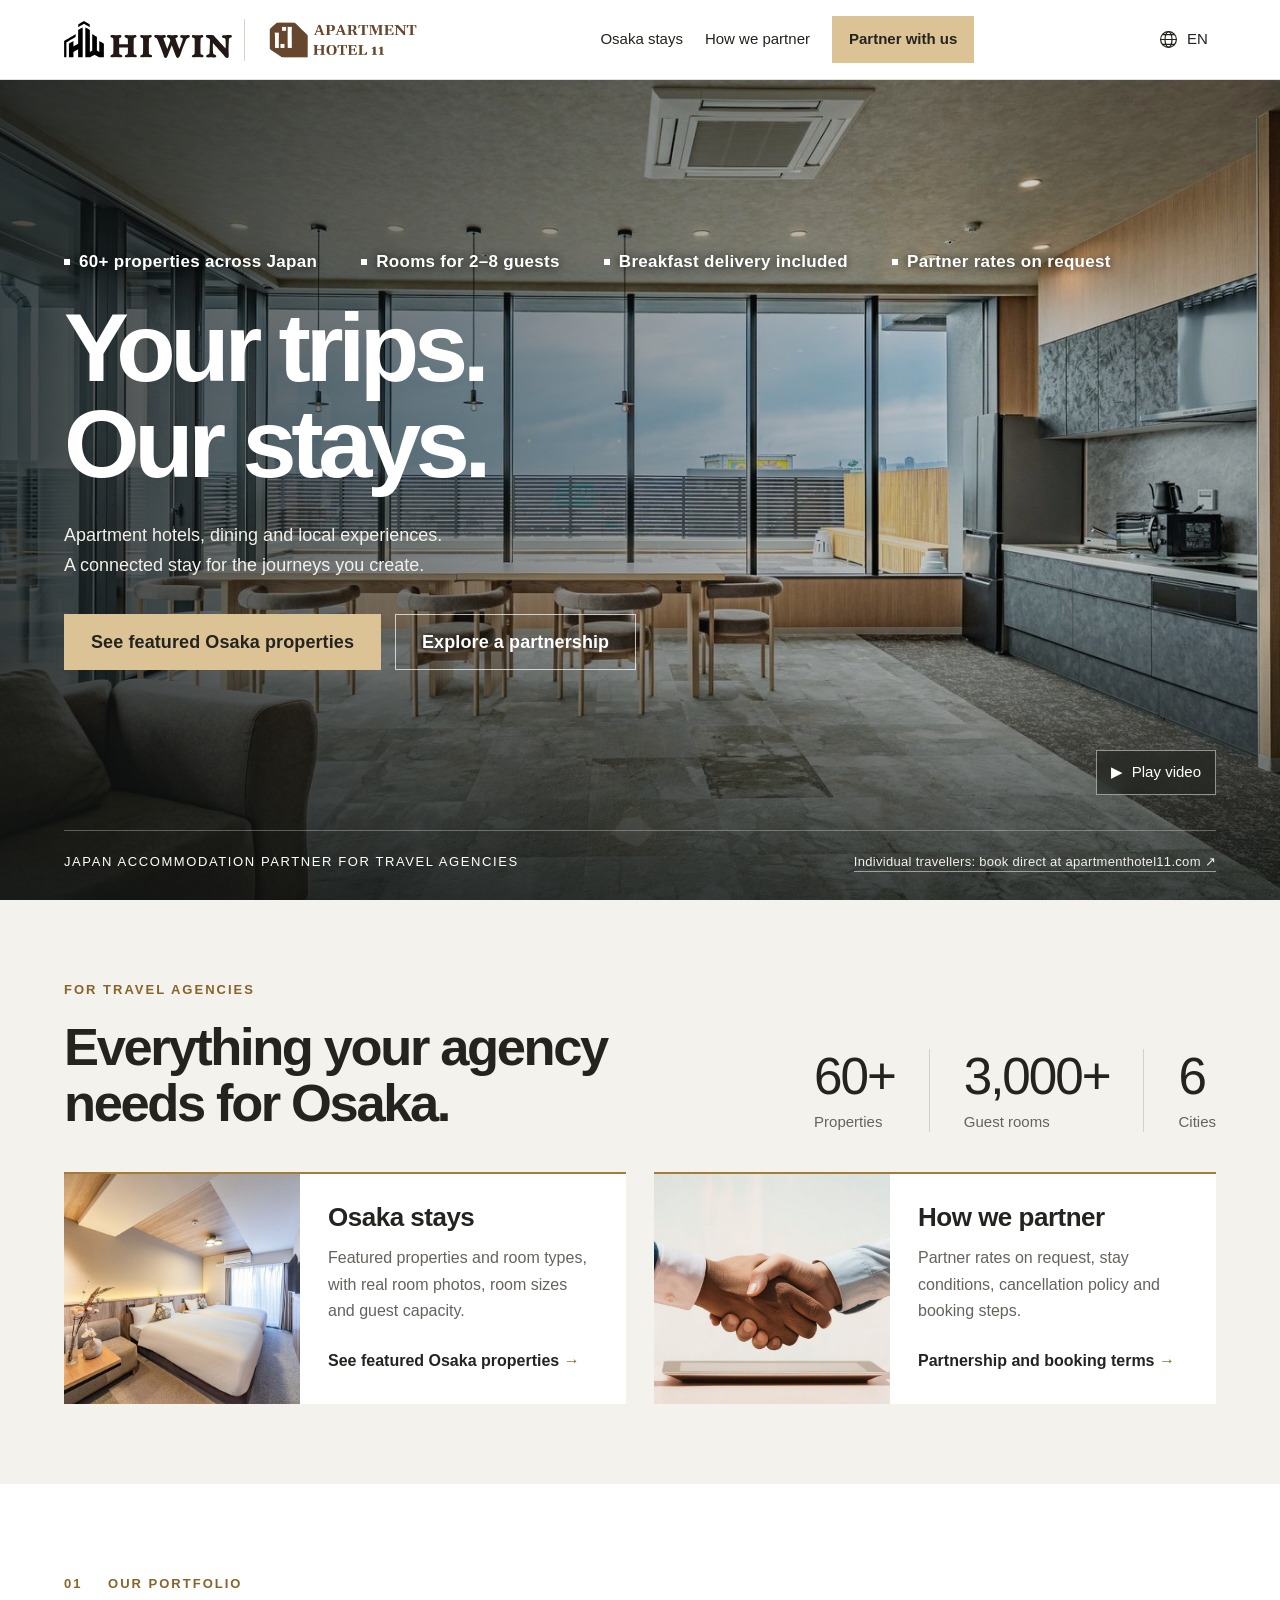
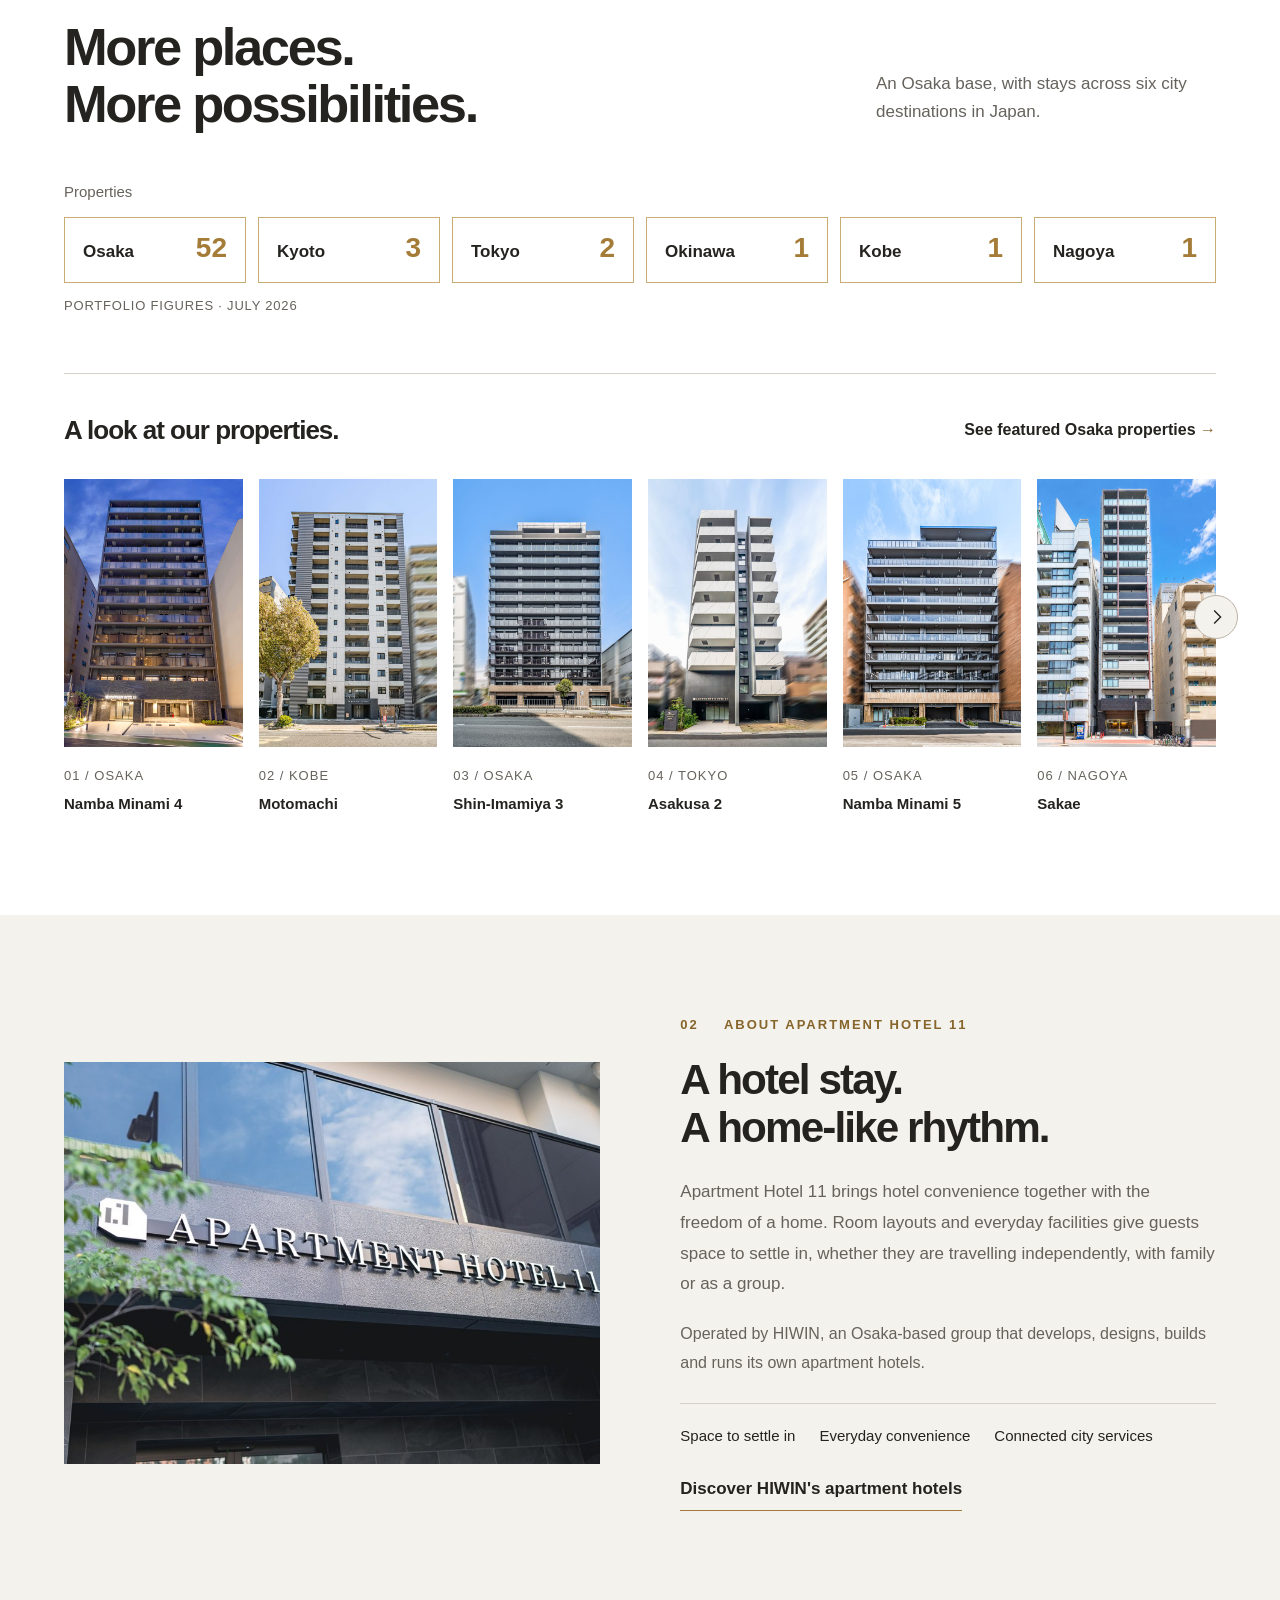
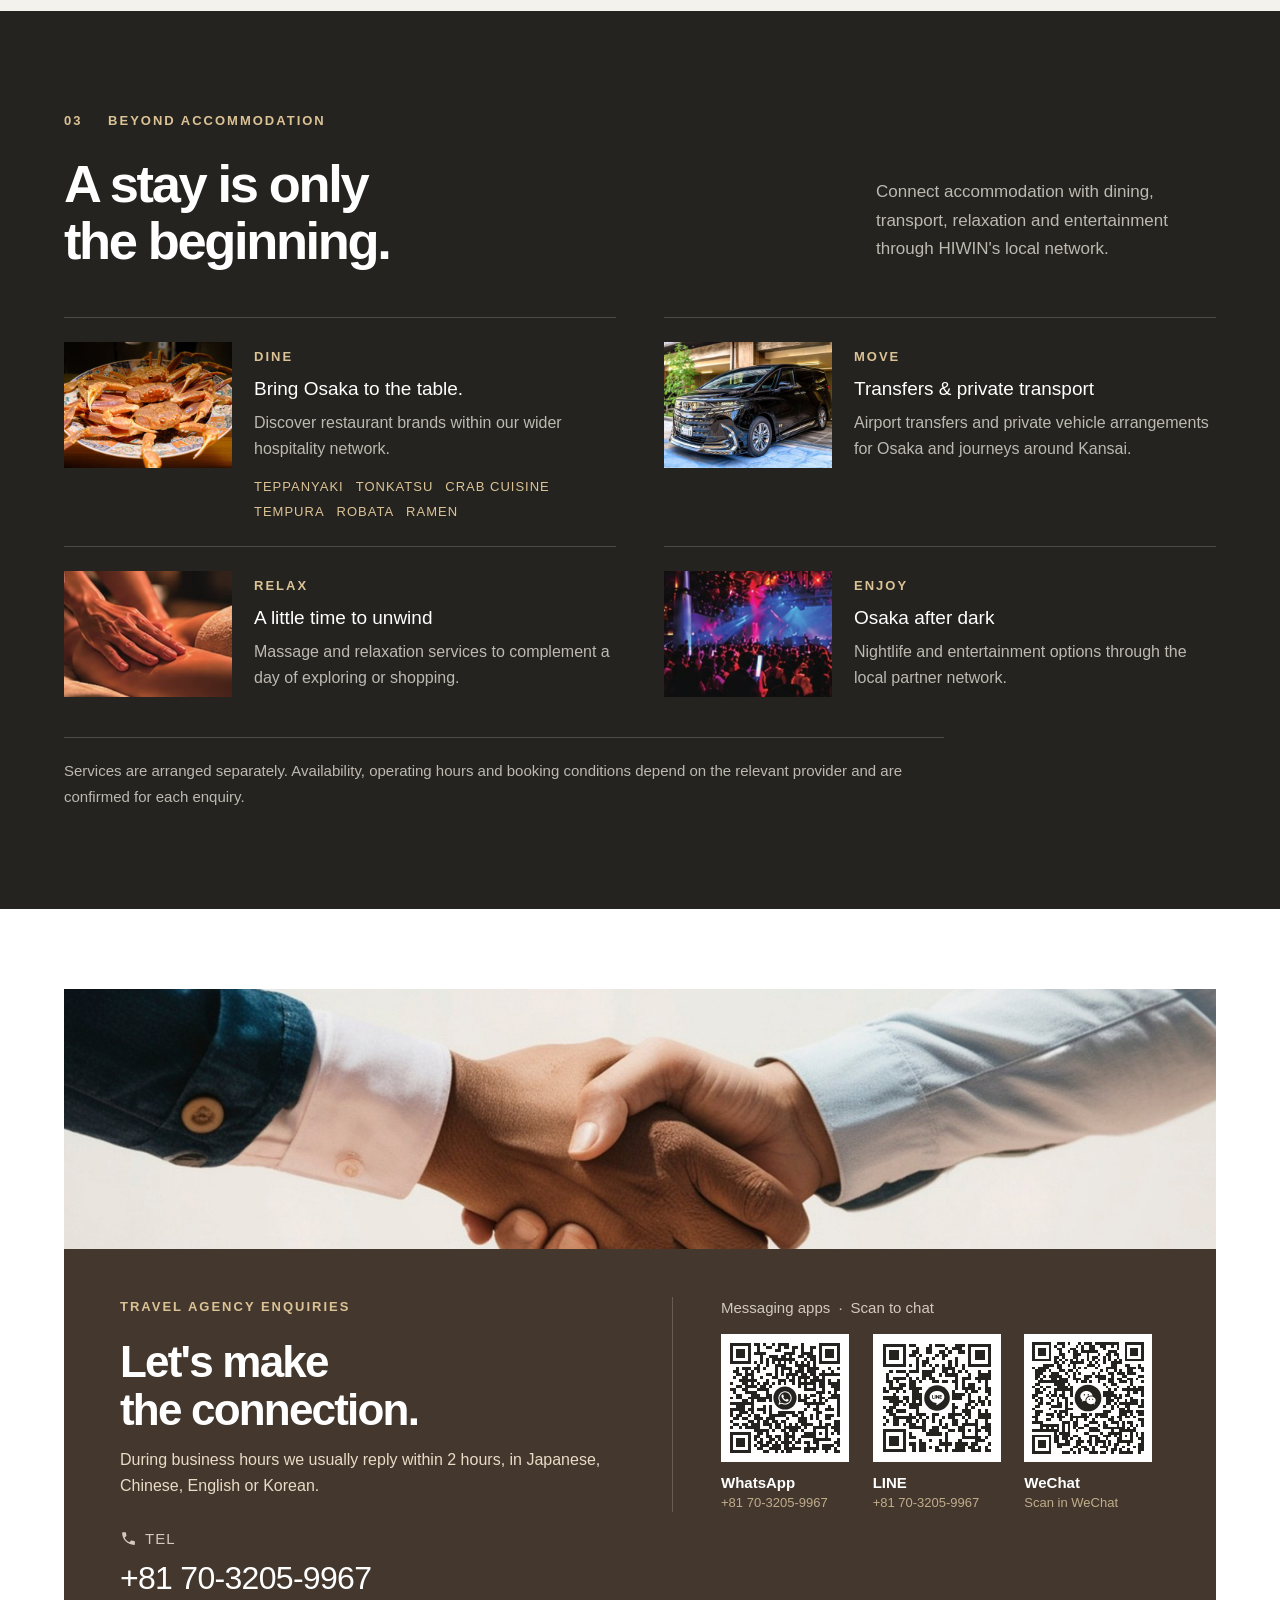
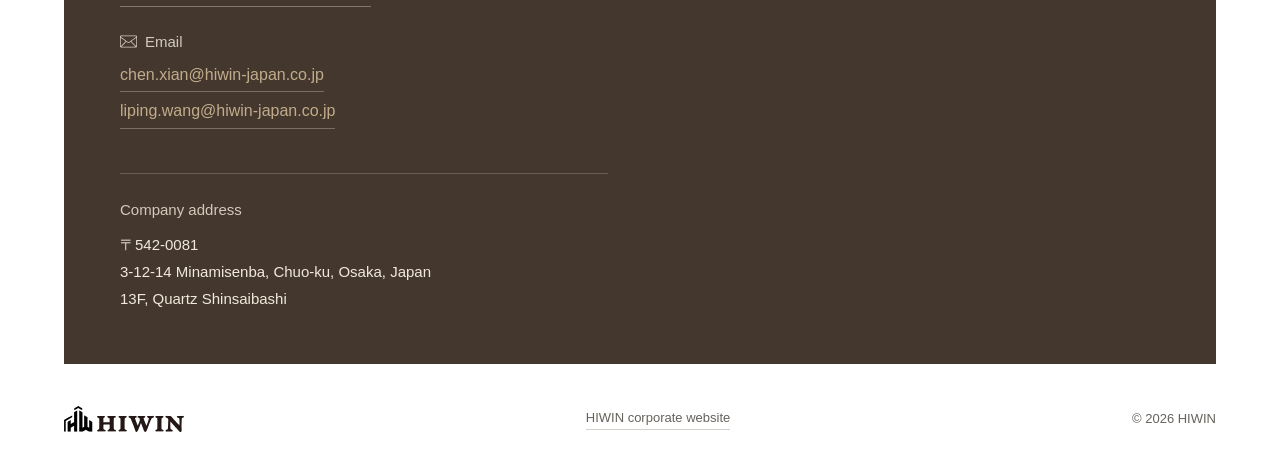
==== commit 4b1300f0: "Hero key fact: 60+ properties across Japan (localized in 8 languages) Co-Authored-By: Claude Opus 5." ====
--- a/index.html
+++ b/index.html
@@ -48,7 +48,7 @@
         <div class="mobile-scenes" aria-hidden="true"><img class="scene current scene-city" src="assets/mobile-city.jpg" width="960" height="540" alt=""><img class="scene scene-property" src="assets/property-shinsaibashi9.jpg" width="512" height="768" alt="" loading="lazy"><img class="scene scene-dining" src="assets/dining-kirameki.jpg" width="800" height="533" alt="" loading="lazy"></div>
         <div class="hero-shade"></div>
         <div class="hero-content shell">
-          <p class="eyebrow light hero-points"><span>52 properties in Osaka</span><span>Rooms for 2–8 guests</span><span>Breakfast delivery included</span><span>Partner rates on request</span></p>
+          <p class="eyebrow light hero-points"><span>60+ properties across Japan</span><span>Rooms for 2–8 guests</span><span>Breakfast delivery included</span><span>Partner rates on request</span></p>
           <h1 id="about-title">Your trips.<br>Our stays.</h1>
           <p class="hero-summary">Apartment hotels, dining and local experiences.<br> A connected stay for the journeys you create.</p>
           <div class="hero-actions"><a class="hero-link" href="osaka-accommodation/">See featured Osaka properties</a><a class="hero-link hero-link-alt" href="#partnership">Explore a partnership</a></div>
--- a/styles.css
+++ b/styles.css
@@ -107,9 +107,6 @@
  html:is([lang=th],[lang=id],[lang=fil]) .scene-controls{gap:4px}
 }
 
-@media(max-width:760px){
- html:is([lang=th],[lang=id],[lang=fil]) .hero-shade{background:linear-gradient(0deg,#171b16 0%,#171b16 39%,#171b16c0 52%,#171b1620 75%,transparent 100%),linear-gradient(90deg,#1116119c,#11161170)}
-}
 @media(max-width:360px){
  html:is([lang=th],[lang=id],[lang=fil]) .scene-controls button{width:26px}
  html:is([lang=th],[lang=id],[lang=fil]) .scene-controls button:after{width:22px;left:2px}
@@ -1167,7 +1164,6 @@
  html[lang=ko] .partner-models h3{font-size:22px;line-height:1.5}
  html[lang=ko] .contact-info h3{font-size:clamp(30px,8.2vw,40px);line-height:1.45}
  html[lang=ko] .motion-toggle{max-width:58%;font-size:15px;line-height:1.5}
- html[lang=ko] .hero-shade{background:linear-gradient(0deg,#171b16 0%,#171b16 39%,#171b16c0 52%,#171b1620 75%,transparent 100%),linear-gradient(90deg,#11161190,#11161155)}
 }
 @media(max-width:360px){
  html[lang=ko] .scene-controls{gap:4px}
@@ -1262,8 +1258,8 @@
 .ch{display:block;width:1em;height:1em;background:currentColor;-webkit-mask:center/contain no-repeat;mask:center/contain no-repeat}
 .ch-whatsapp{-webkit-mask-image:url("assets/icons/whatsapp.svg");mask-image:url("assets/icons/whatsapp.svg")}.ch-line{-webkit-mask-image:url("assets/icons/line.svg");mask-image:url("assets/icons/line.svg")}.ch-wechat{-webkit-mask-image:url("assets/icons/wechat.svg");mask-image:url("assets/icons/wechat.svg")}.ch-phone{-webkit-mask-image:url("assets/icons/phone.svg");mask-image:url("assets/icons/phone.svg")}.ch-mail{-webkit-mask-image:url("assets/icons/mail.svg");mask-image:url("assets/icons/mail.svg")}
 .ch-badge{display:inline-flex;align-items:center;justify-content:center;flex-shrink:0;width:34px;height:34px;border-radius:50%;background:var(--ink);color:#fff;font-size:18px}
-/* One-stop support dock (pages/_support.html, support.js): bottom right on wide screens; top right just below the
-   72px header on phones. It sits under the header so the open phone menu and the language list cover it. */
+/* One-stop support dock (pages/_support.html, support.js): bottom right, open by default, can be minimised. It sits
+   under the header so the open phone menu and the language list cover it. */
 .support-dock{position:fixed;right:24px;bottom:24px;z-index:15;transition:opacity .3s,transform .3s,visibility .3s}
 .support-dock.is-away{opacity:0;visibility:hidden;transform:translateY(16px);pointer-events:none}
 .support-dock.is-collapsed .support-bar,.support-dock:not(.is-collapsed) .support-show{display:none}
@@ -1273,13 +1269,13 @@
 .support-text{display:flex;flex-direction:column;line-height:1.35}.support-eyebrow{font-size:12px;font-weight:700;letter-spacing:1.6px;color:#dbc396}.support-title{font-size:16px;font-weight:600}
 .support-arrow{width:18px;height:18px;color:#dbc396;transition:transform .2s}.support-link:hover .support-arrow{transform:translateX(3px)}
 .support-hide{display:flex;align-items:center;justify-content:center;width:40px;padding:0;border:0;border-left:1px solid #ffffff24;background:transparent;color:#bdb9b1;cursor:pointer}.support-hide:hover{color:#fff}.support-hide svg{width:18px;height:18px}
-.support-show{display:flex;align-items:center;justify-content:center;width:54px;height:54px;padding:0;border:0;border-top:2px solid var(--gold);background:var(--ink);color:#fff;box-shadow:0 12px 30px #0000002e;cursor:pointer}.support-show:hover{background:#45413a}.support-show svg{width:26px;height:26px}
+.support-show{display:flex;align-items:center;justify-content:center;width:54px;height:54px;padding:0;border:0;border-top:2px solid var(--gold);background:var(--ink);color:#fff;box-shadow:0 12px 30px #0000002e,0 0 0 1px #ffffff26;cursor:pointer}.support-show:hover{background:#45413a}.support-show svg{width:26px;height:26px}
 .support-dock :focus-visible{outline-offset:-4px}
 html[lang=ja] .support-eyebrow,html[lang=zh-Hant] .support-eyebrow,html[lang=th] .support-eyebrow,html[lang=ko] .support-eyebrow{letter-spacing:.5px}
-/* Phones: icons only, one tap straight to the contact page; slides away while scrolling down (support.js). */
-@media(max-width:760px){.support-dock{right:12px;top:82px;bottom:auto}.support-dock.is-away{transform:translateY(-12px)}.support-dock.is-tucked{opacity:0;visibility:hidden;transform:translateY(-12px);pointer-events:none}
-.support-link{gap:0;padding:9px 10px}.support-text{position:absolute;width:1px;height:1px;overflow:hidden;clip-path:inset(50%);white-space:nowrap}.support-arrow,.support-hide{display:none}.support-icons>span{width:30px;height:30px;font-size:16px}
-.support-dock.is-collapsed .support-bar{display:flex}.support-dock.is-collapsed .support-show{display:none}}
+/* Phones: the same open bar, a little tighter (58px tall, 50px minimised); the longer Filipino title wraps. */
+@media(max-width:760px){.support-dock{right:12px;bottom:calc(14px + env(safe-area-inset-bottom));max-width:calc(100% - 24px)}
+.support-link{gap:11px;min-height:56px;padding:8px 12px}.support-icons>span{width:30px;height:30px;font-size:16px}.support-arrow{display:none}.support-hide{width:40px}
+.support-show{width:50px;height:50px}.support-show svg{width:24px;height:24px}.support-title{text-wrap:balance}}
 @media print{.support-dock{display:none}}
 /* Contact panel: every block is a small label (TEL, Email, Scan to chat, Company address) above its content. */
 .contact-tel,.contact-channels dt{display:flex;align-items:center;gap:8px;width:auto;font-size:15px;font-weight:400;line-height:1.4;color:#d3c9bc}.contact-tel{margin-top:30px;letter-spacing:1px}.contact-tel .ch,.contact-channels dt .ch{font-size:17px;flex-shrink:0}.contact-tel+.phone{margin-top:2px}
@@ -1368,11 +1364,12 @@
 /* Enquiry notes (what to send, reply time): in the contact panel and under the contact page summary. */
 .contact-notes{list-style:none;margin:14px 0 0;padding:0;font-size:16px;line-height:1.6;color:#e8dcc6}.contact-notes li{position:relative;padding-left:14px}.contact-notes li+li{margin-top:4px}.contact-notes li:before{content:"";position:absolute;left:0;top:.65em;width:5px;height:5px;border-radius:50%;background:#dbc396}
 .cp-notes{margin-top:18px;font-size:17px;color:var(--ink)}.cp-notes li:before{background:var(--gold)}
-/* Back-to-top button (pages/_support.html, support.js): bottom right, in the dock's ink-and-gold style. On wide screens
-   it sits 12px above the dock (61px tall, 56px minimised) and drops to the corner while the dock is hidden. */
-.to-top{position:fixed;right:24px;bottom:24px;z-index:15;display:flex;align-items:center;justify-content:center;width:48px;height:48px;padding:0;border:0;border-top:2px solid var(--gold);background:var(--ink);color:#fff;box-shadow:0 12px 30px #0000002e,0 0 0 1px #ffffff26;cursor:pointer;opacity:0;visibility:hidden;transform:translateY(8px);transition:opacity .3s,transform .3s,visibility .3s,background .2s}
-.to-top.is-shown{opacity:1;visibility:visible;transform:none}@media(min-width:761px){.to-top{bottom:97px;transition:opacity .3s,transform .3s,visibility .3s,background .2s,bottom .3s}.support-dock.is-collapsed~.to-top{bottom:92px}.support-dock.is-away~.to-top{bottom:24px}}.to-top:hover{background:#45413a}.to-top svg{width:22px;height:22px}.to-top:focus-visible{outline-offset:-4px}
-@media(max-width:760px){.to-top{right:12px;bottom:calc(14px + env(safe-area-inset-bottom));width:44px;height:44px}}
+/* Back-to-top button (pages/_support.html, support.js): bottom right, the same square as the minimised dock. It sits 12px
+   (10px on phones) above the dock, whose height support.js keeps in --dock-height, and drops to the corner while the
+   dock is hidden. */
+.to-top{position:fixed;right:24px;bottom:24px;z-index:15;display:flex;align-items:center;justify-content:center;width:54px;height:54px;padding:0;border:0;border-top:2px solid var(--gold);background:var(--ink);color:#fff;box-shadow:0 12px 30px #0000002e,0 0 0 1px #ffffff26;cursor:pointer;opacity:0;visibility:hidden;transform:translateY(8px);transition:opacity .3s,transform .3s,visibility .3s,background .2s}
+.to-top.is-shown{opacity:1;visibility:visible;transform:none}@media(min-width:761px){.to-top{bottom:calc(36px + var(--dock-height,61px));transition:opacity .3s,transform .3s,visibility .3s,background .2s,bottom .3s}.support-dock.is-away~.to-top{bottom:24px}}.to-top:hover{background:#45413a}.to-top svg{width:22px;height:22px}.to-top:focus-visible{outline-offset:-4px}
+@media(max-width:760px){.to-top{right:12px;bottom:calc(24px + var(--dock-height,58px) + env(safe-area-inset-bottom));width:50px;height:50px;transition:opacity .3s,transform .3s,visibility .3s,background .2s,bottom .3s}.support-dock.is-away~.to-top{bottom:calc(14px + env(safe-area-inset-bottom))}}
 @media print{.to-top{display:none}}
 /* Hero: four key facts above the heading, each after a small white square. White text with a soft shadow so it reads over
    the photo or video (no background box). */
@@ -1401,3 +1398,6 @@
 @media(max-width:360px){.agency-stats{grid-template-columns:repeat(3,minmax(0,1fr))}.agency-stats div{padding:0 6px}.agency-stats strong{font-size:24px}.agency-stats span{font-size:13px}}
 /* Malay hero heading (two longer lines since October 10, 2026): same desktop size as Indonesian so each line fits. */
 @media(min-width:761px){html[lang=ms] .hero h1{font-size:clamp(48px,5.1vw,82px)}}
+/* Phones: long-text languages get a smaller hero heading that scales with the screen, so it always sits on two lines
+   (measured on 375px: Korean fits up to 33px, Thai 32px, Malay 27px). Layout comes before size. */
+@media(max-width:760px){html[lang=ko] .hero h1{font-size:clamp(24px,8.4vw,46px)}html[lang=th] .hero h1{font-size:clamp(22px,8.1vw,44px)}html[lang=fil] .hero h1{font-size:clamp(24px,8.6vw,48px)}html:is([lang=ms],[lang=id]) .hero h1{font-size:clamp(21px,6.9vw,40px);line-height:1.2;letter-spacing:-.02em}}
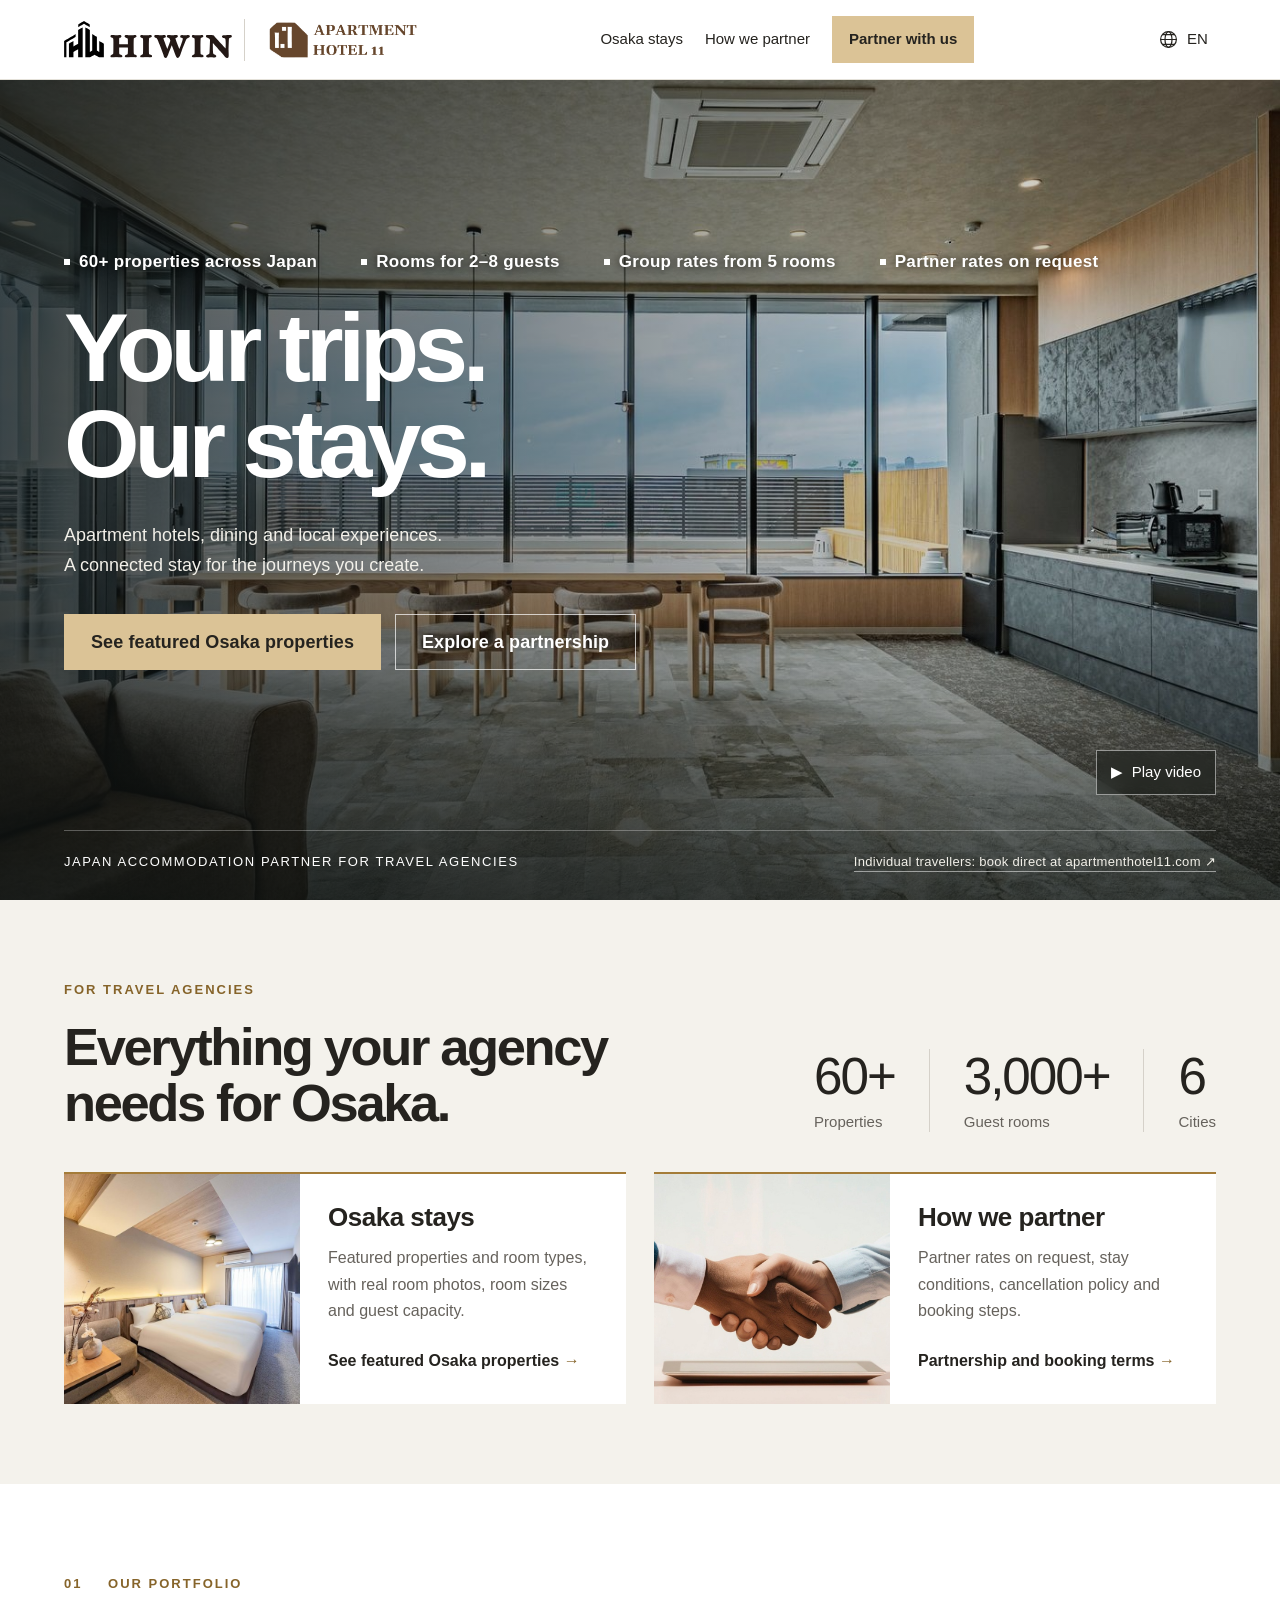
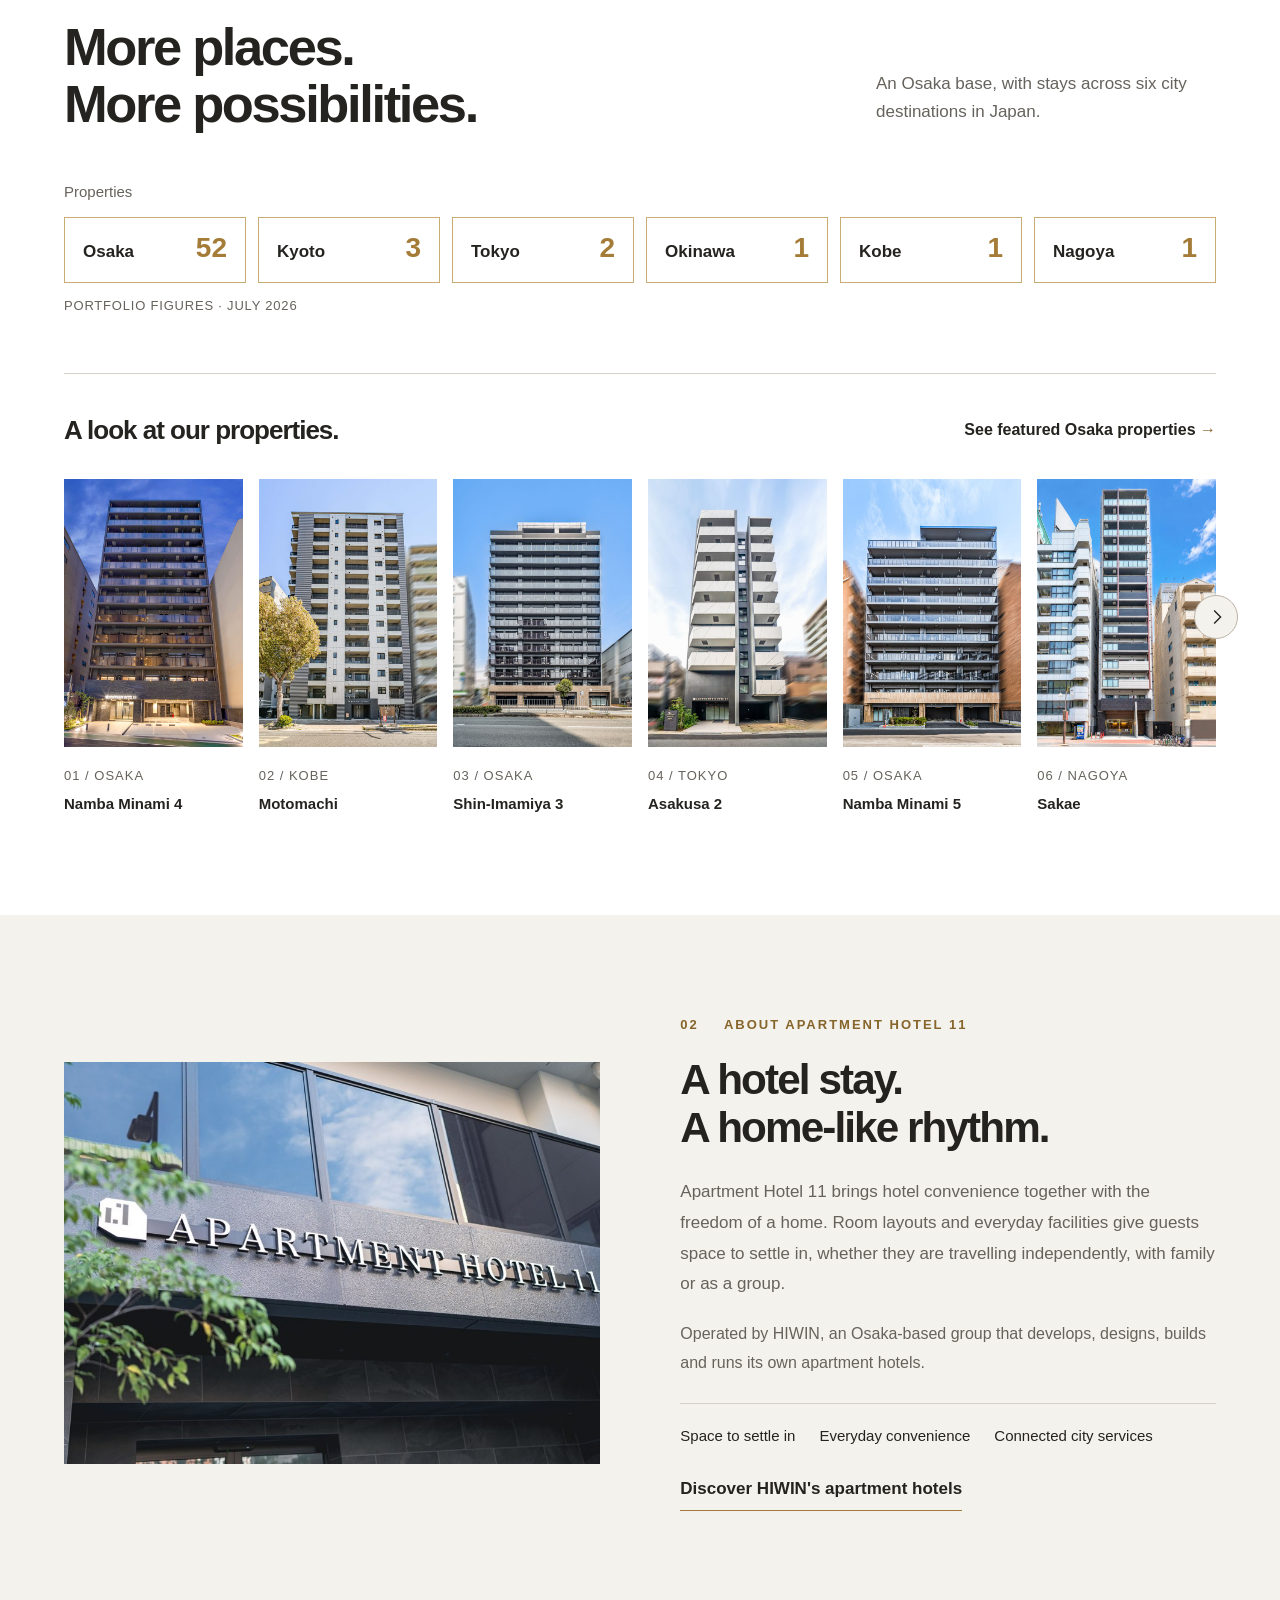
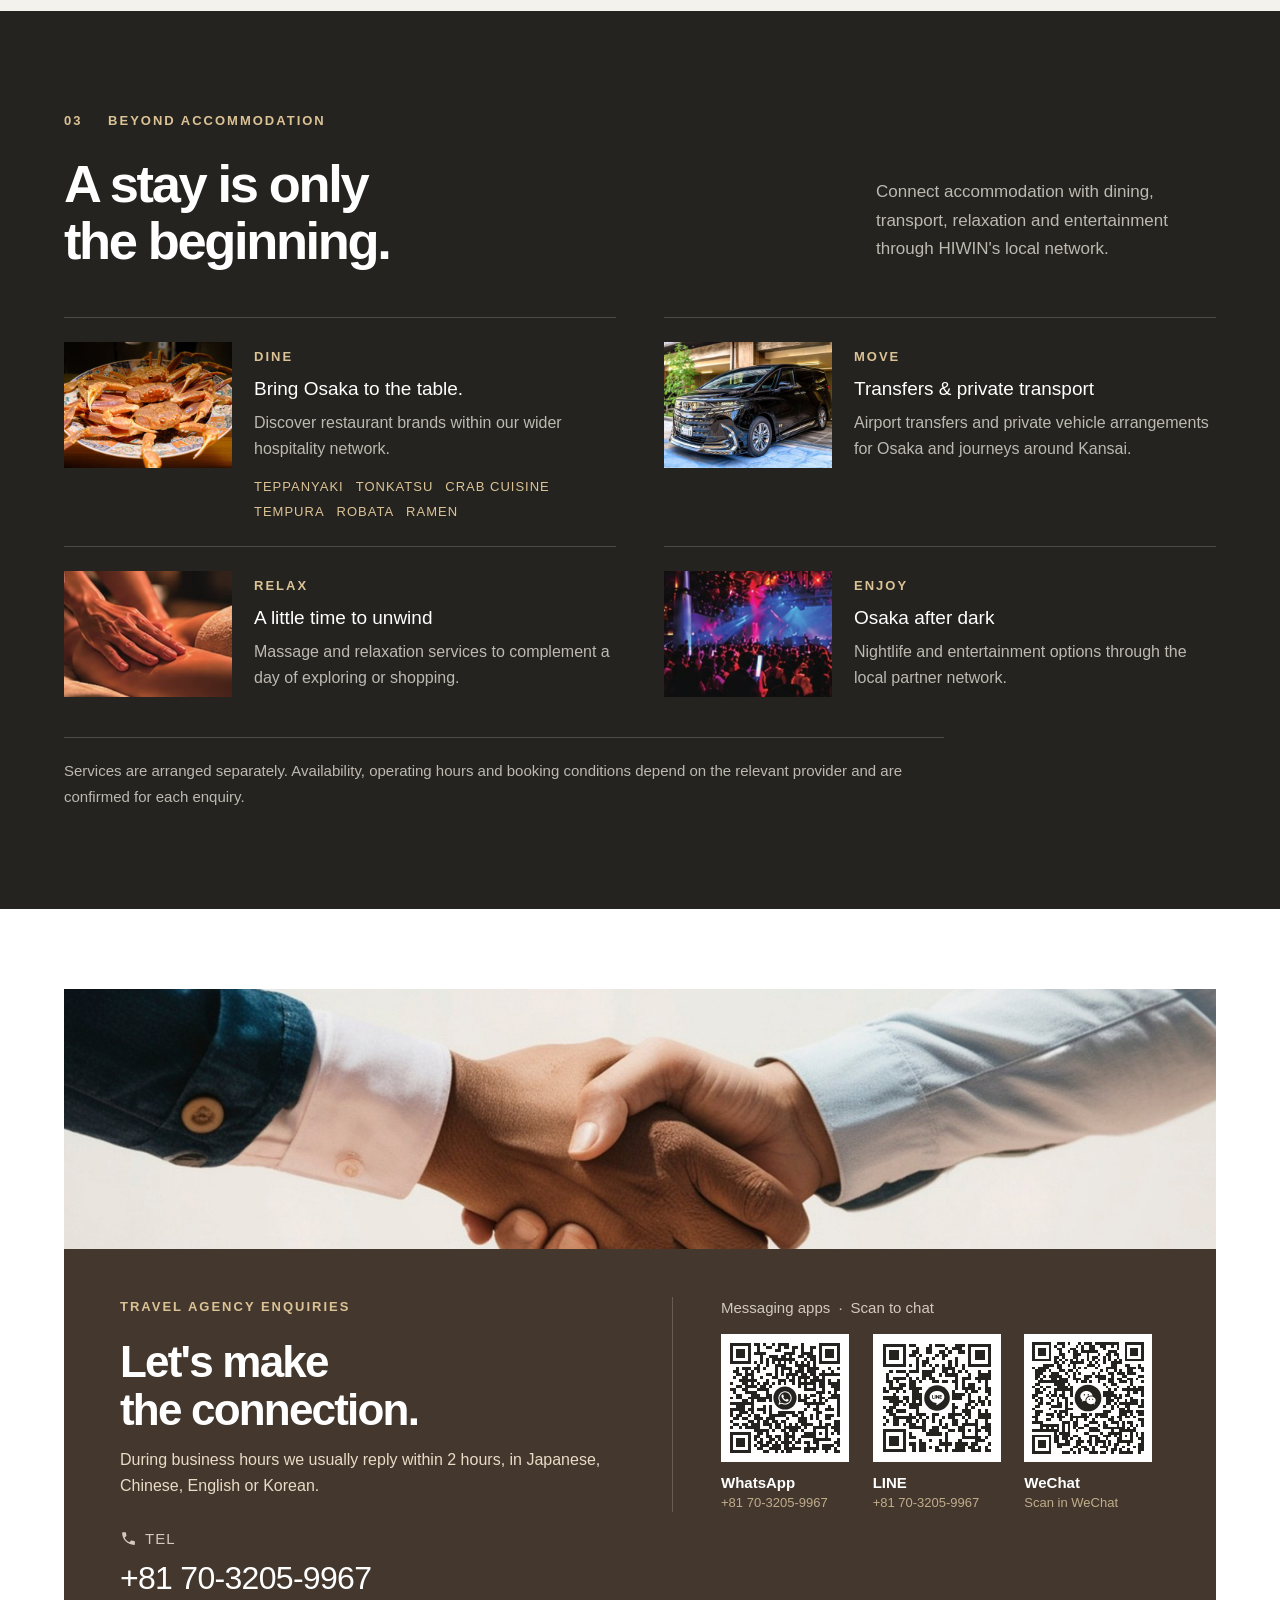
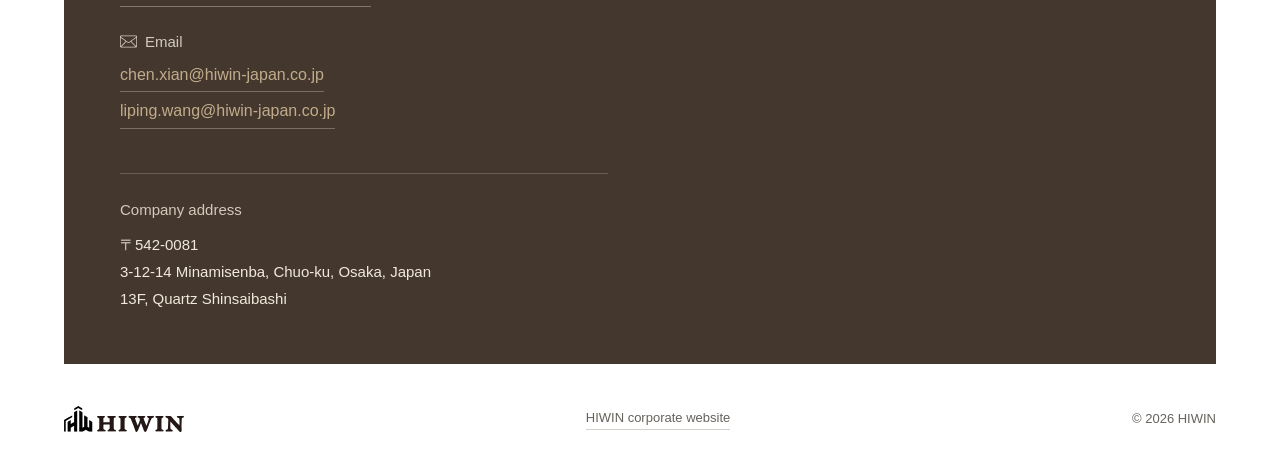
==== commit 4318a7e5: "Breakfast only for bookings of 10 rooms or more (site-wide, 8 languages) - Homepage key fact: 'Break" ====
--- a/index.html
+++ b/index.html
@@ -48,7 +48,7 @@
         <div class="mobile-scenes" aria-hidden="true"><img class="scene current scene-city" src="assets/mobile-city.jpg" width="960" height="540" alt=""><img class="scene scene-property" src="assets/property-shinsaibashi9.jpg" width="512" height="768" alt="" loading="lazy"><img class="scene scene-dining" src="assets/dining-kirameki.jpg" width="800" height="533" alt="" loading="lazy"></div>
         <div class="hero-shade"></div>
         <div class="hero-content shell">
-          <p class="eyebrow light hero-points"><span>60+ properties across Japan</span><span>Rooms for 2–8 guests</span><span>Breakfast delivery included</span><span>Partner rates on request</span></p>
+          <p class="eyebrow light hero-points"><span>60+ properties across Japan</span><span>Rooms for 2–8 guests</span><span>Group rates from 5 rooms</span><span>Partner rates on request</span></p>
           <h1 id="about-title">Your trips.<br>Our stays.</h1>
           <p class="hero-summary">Apartment hotels, dining and local experiences.<br> A connected stay for the journeys you create.</p>
           <div class="hero-actions"><a class="hero-link" href="osaka-accommodation/">See featured Osaka properties</a><a class="hero-link hero-link-alt" href="#partnership">Explore a partnership</a></div>
--- a/styles.css
+++ b/styles.css
@@ -1401,3 +1401,5 @@
 /* Phones: long-text languages get a smaller hero heading that scales with the screen, so it always sits on two lines
    (measured on 375px: Korean fits up to 33px, Thai 32px, Malay 27px). Layout comes before size. */
 @media(max-width:760px){html[lang=ko] .hero h1{font-size:clamp(24px,8.4vw,46px)}html[lang=th] .hero h1{font-size:clamp(22px,8.1vw,44px)}html[lang=fil] .hero h1{font-size:clamp(24px,8.6vw,48px)}html:is([lang=ms],[lang=id]) .hero h1{font-size:clamp(21px,6.9vw,40px);line-height:1.2;letter-spacing:-.02em}}
+/* Partnership page: group stays section added after "Why"; keep white/cream alternating. */
+.op-groups{background:var(--paper)}.op-groups .op-model-list{margin-top:40px}.op-conditions{background:var(--cream)}.op-how{background:var(--paper)}
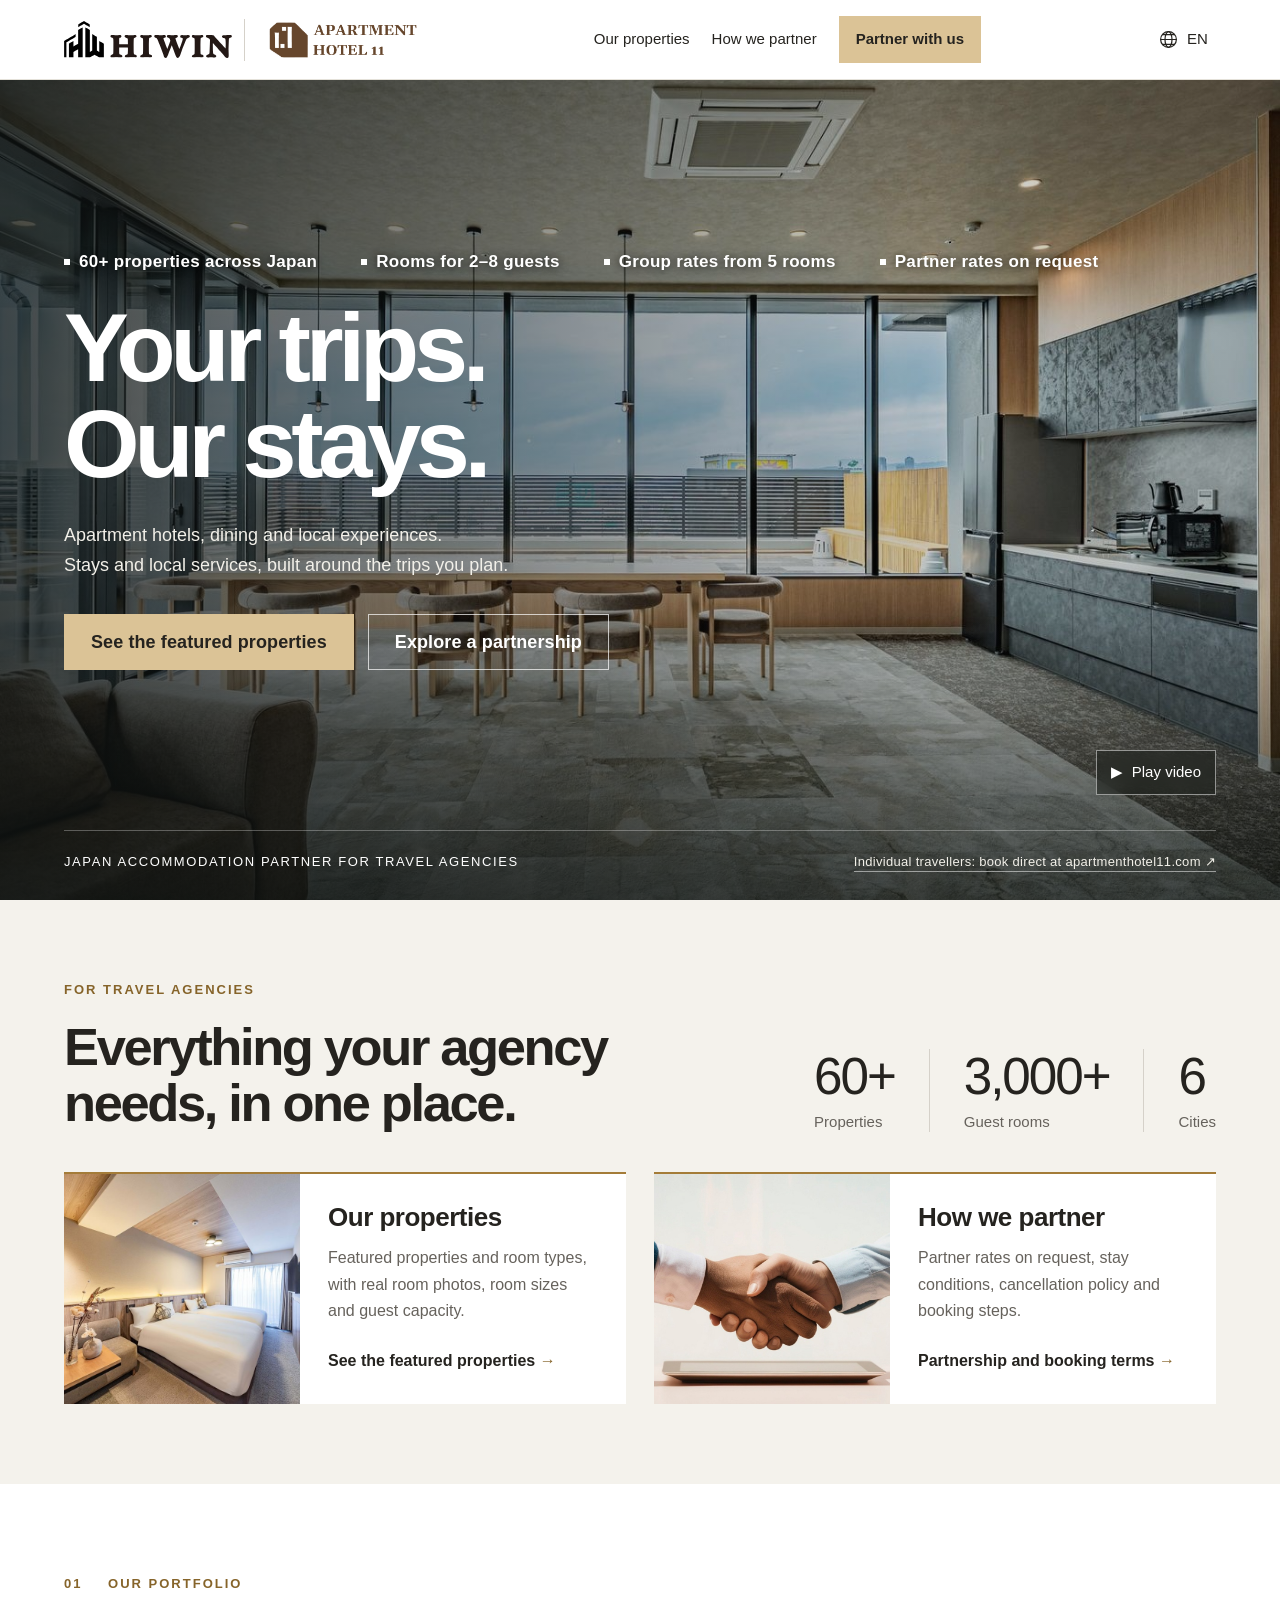
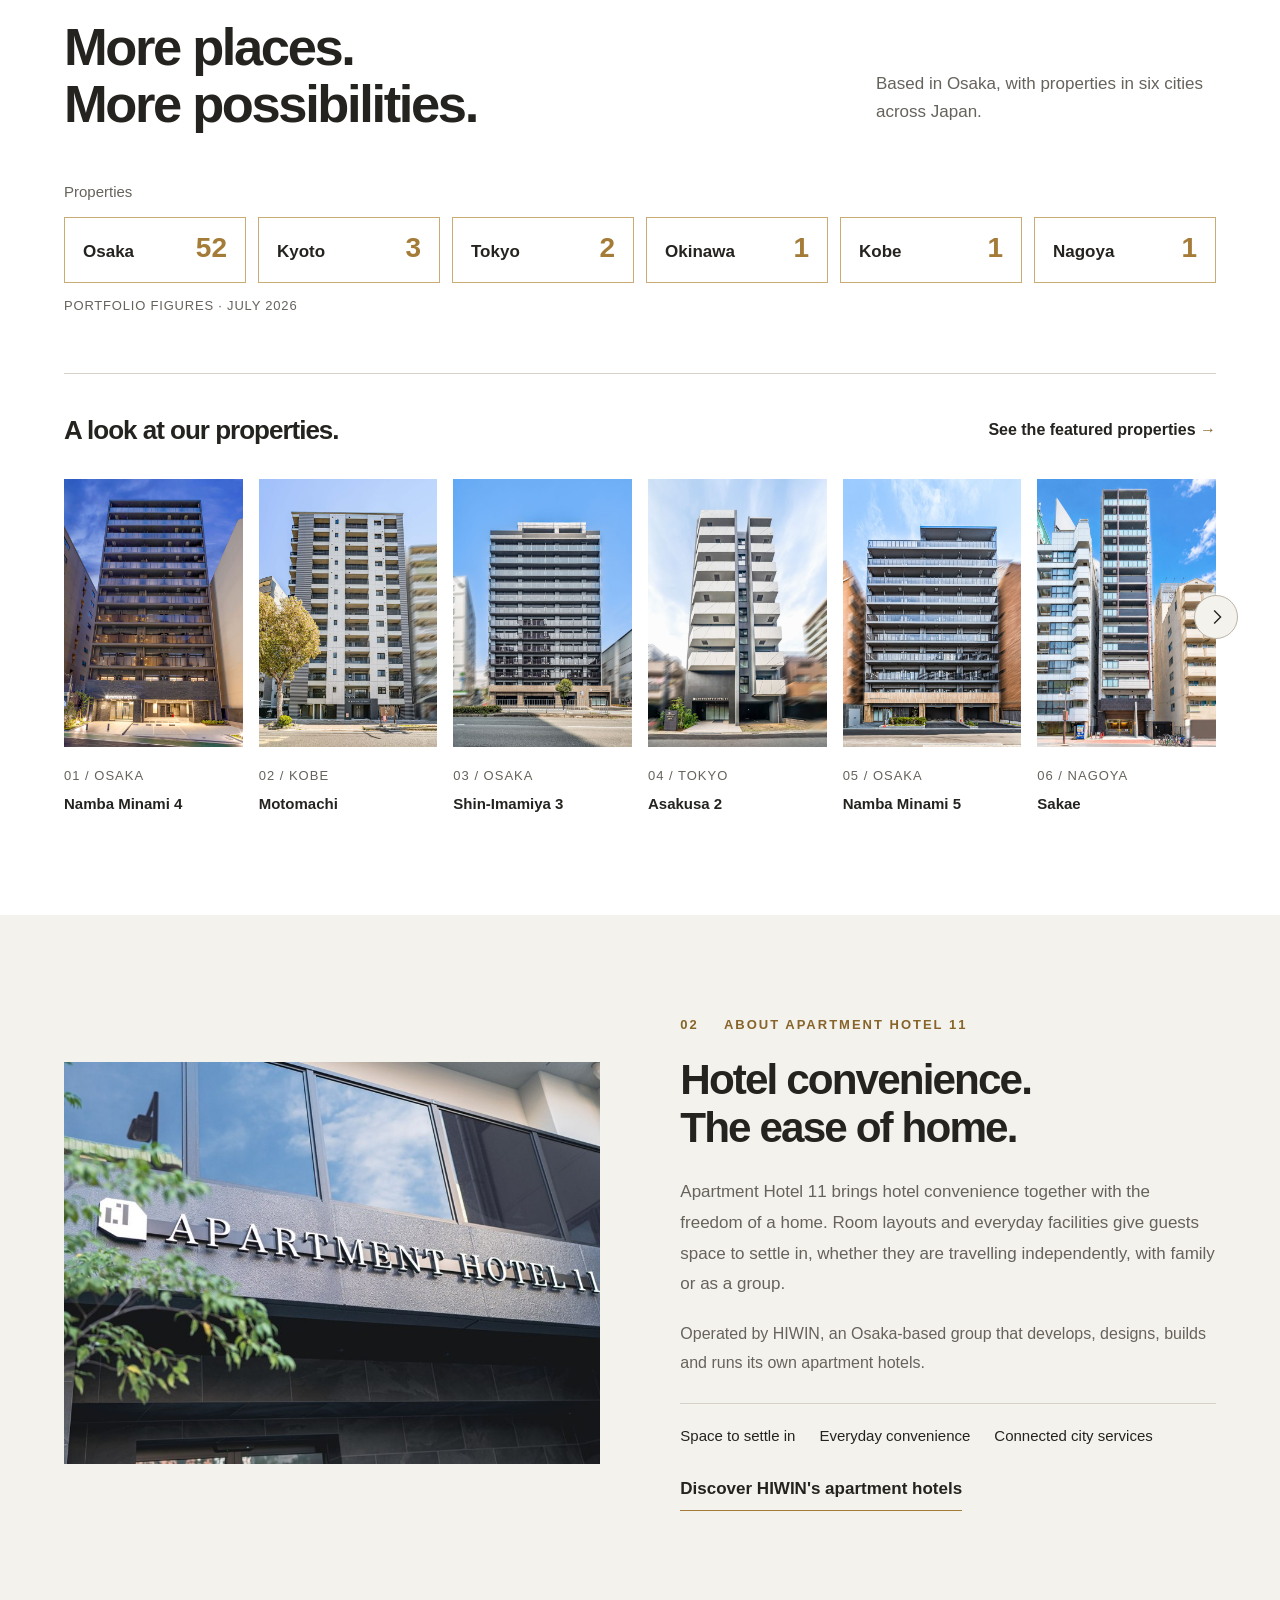
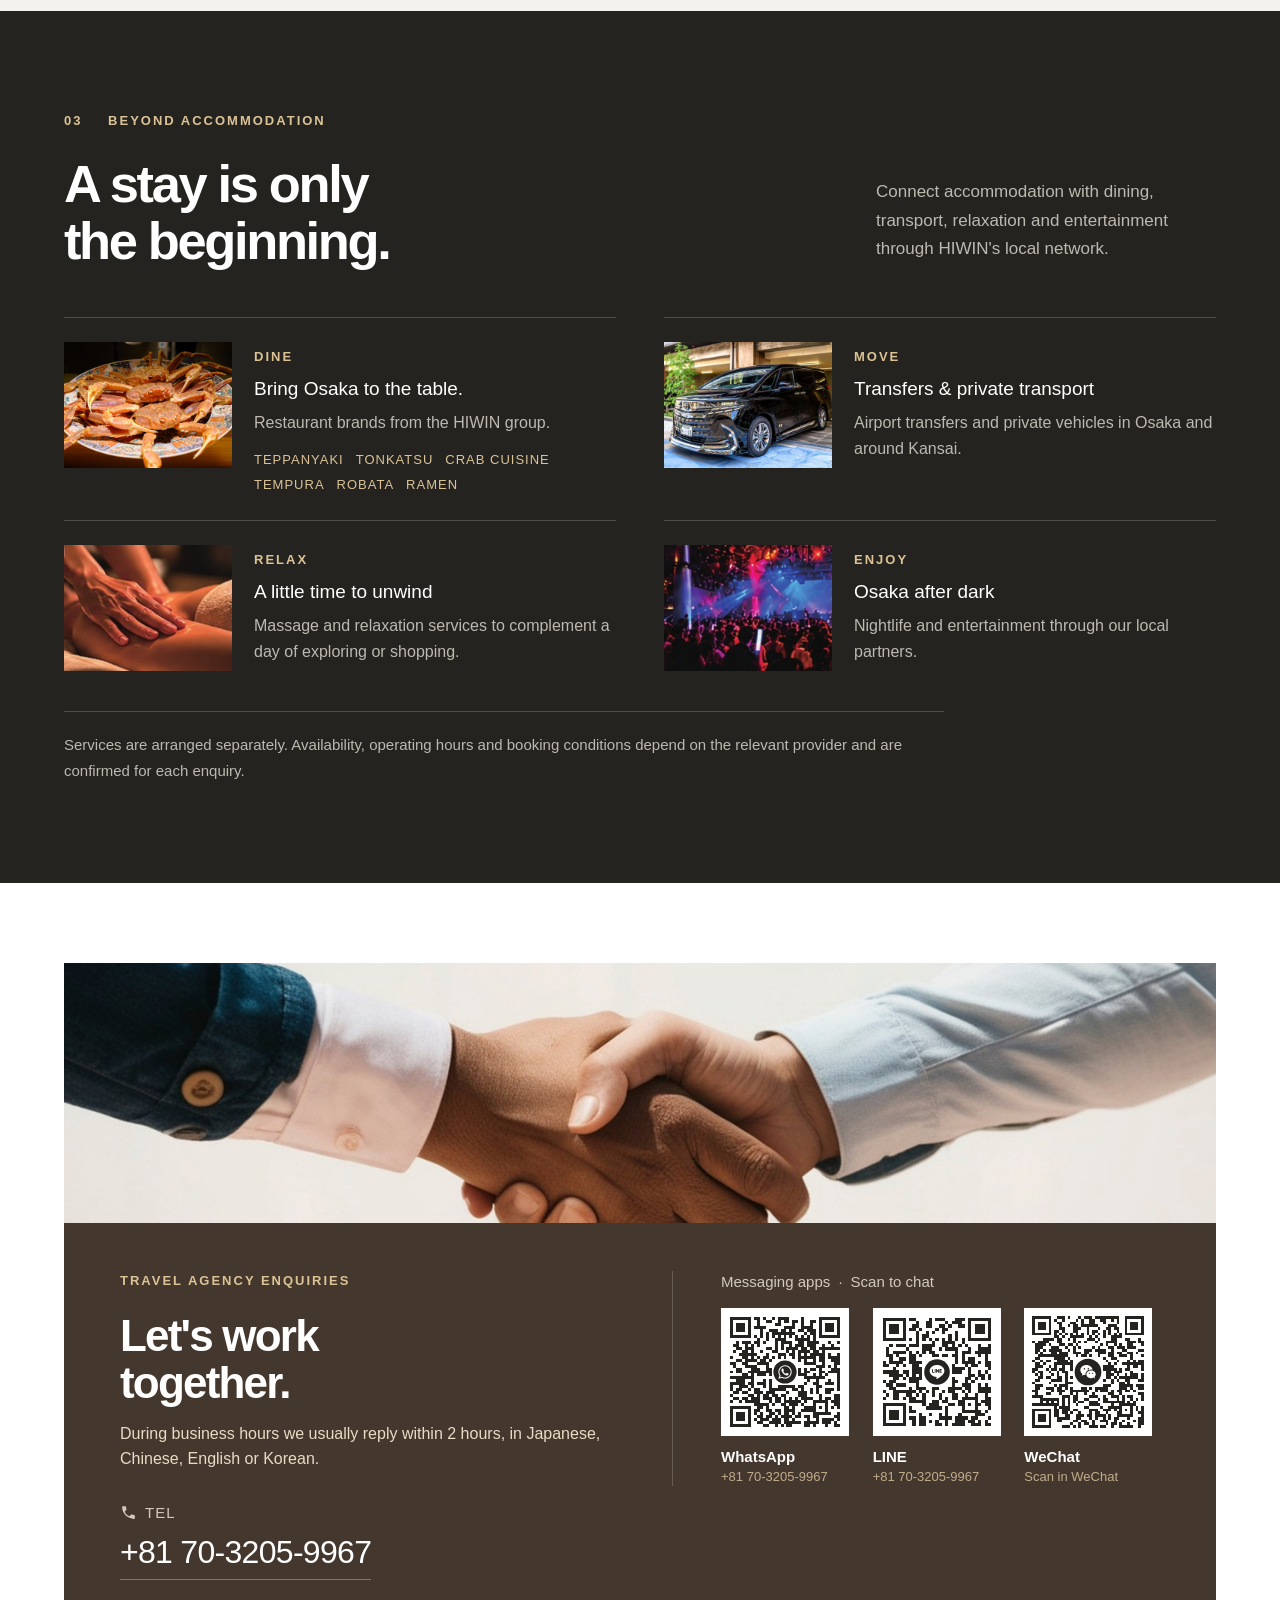
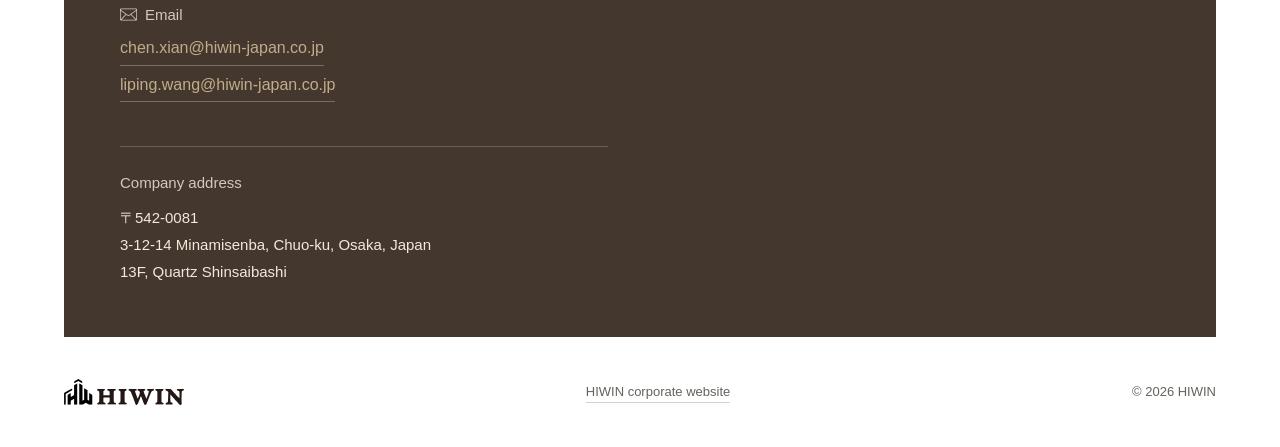
==== commit 0eecab52: "Properties page: 12 fact-sheet properties with every room type, GSI map with sights and stations, Si" ====
--- a/index.html
+++ b/index.html
@@ -34,10 +34,10 @@
     <a class="brand" href="./" aria-label="HIWIN Travel Agency Partnerships home"><img src="assets/hiwin-logo.svg" width="168" height="40" alt="HIWIN"></a>
     <a class="brand-sub" href="./" tabindex="-1" aria-hidden="true"><img src="assets/apartment11-logo-header.png" width="513" height="125" alt="Apartment Hotel 11"></a>
     <span class="trade-label">TRAVEL AGENCY PARTNERSHIPS</span>
-    <div class="header-controls"><div class="language-selector"><button class="language-trigger" aria-expanded="false" aria-controls="language-options" aria-label="Choose language"><svg viewBox="0 0 24 24" fill="none" stroke="currentColor" stroke-width="1.4" aria-hidden="true"><circle cx="12" cy="12" r="9"/><ellipse cx="12" cy="12" rx="4" ry="9"/><path d="M3 12h18M5 6.5h14M5 17.5h14"/></svg><span>EN</span></button><div id="language-options" hidden><a href="./" lang="en" hreflang="en">English</a><a href="ja/" lang="ja" hreflang="ja">日本語</a><a href="zh-Hant/" lang="zh-Hant" hreflang="zh-Hant">繁體中文</a><a href="ms/" lang="ms" hreflang="ms">Bahasa Melayu</a><a href="th/" lang="th" hreflang="th">ไทย</a><a href="id/" lang="id" hreflang="id">Bahasa Indonesia</a><a href="fil/" lang="fil" hreflang="fil">Filipino</a><a href="ko/" lang="ko" hreflang="ko">한국어</a></div></div>
+    <div class="header-controls"><div class="language-selector"><button class="language-trigger" aria-expanded="false" aria-controls="language-options" aria-label="Choose language"><svg viewBox="0 0 24 24" fill="none" stroke="currentColor" stroke-width="1.4" aria-hidden="true"><circle cx="12" cy="12" r="9"/><ellipse cx="12" cy="12" rx="4" ry="9"/><path d="M3 12h18M5 6.5h14M5 17.5h14"/></svg><span>EN</span></button><div id="language-options" hidden><a href="./" lang="en" hreflang="en">English</a><a href="ja/" lang="ja" hreflang="ja">日本語</a><a href="zh-Hant/" lang="zh-Hant" hreflang="zh-Hant">繁體中文</a><a href="zh-Hans/" lang="zh-Hans" hreflang="zh-Hans">简体中文</a><a href="ms/" lang="ms" hreflang="ms">Bahasa Melayu</a><a href="th/" lang="th" hreflang="th">ไทย</a><a href="id/" lang="id" hreflang="id">Bahasa Indonesia</a><a href="fil/" lang="fil" hreflang="fil">Filipino</a><a href="ko/" lang="ko" hreflang="ko">한국어</a></div></div>
     <button class="menu-toggle" aria-controls="main-navigation" aria-expanded="false"><span class="menu-label">Menu</span><span class="menu-symbol" aria-hidden="true">＋</span></button></div>
     <nav id="main-navigation" aria-label="Main navigation">
-      <a href="osaka-accommodation/">Osaka stays</a><a href="travel-agency-partnership/">How we partner</a><a href="#partnership" class="nav-contact">Partner with us</a>
+      <a href="osaka-accommodation/">Our properties</a><a href="travel-agency-partnership/">How we partner</a><a href="#partnership" class="nav-contact">Partner with us</a>
     </nav>
   </header>
   <main id="main">
@@ -50,8 +50,8 @@
         <div class="hero-content shell">
           <p class="eyebrow light hero-points"><span>60+ properties across Japan</span><span>Rooms for 2–8 guests</span><span>Group rates from 5 rooms</span><span>Partner rates on request</span></p>
           <h1 id="about-title">Your trips.<br>Our stays.</h1>
-          <p class="hero-summary">Apartment hotels, dining and local experiences.<br> A connected stay for the journeys you create.</p>
-          <div class="hero-actions"><a class="hero-link" href="osaka-accommodation/">See featured Osaka properties</a><a class="hero-link hero-link-alt" href="#partnership">Explore a partnership</a></div>
+          <p class="hero-summary">Apartment hotels, dining and local experiences.<br> Stays and local services, built around the trips you plan.</p>
+          <div class="hero-actions"><a class="hero-link" href="osaka-accommodation/">See the featured properties</a><a class="hero-link hero-link-alt" href="#partnership">Explore a partnership</a></div>
         </div>
         <div class="scene-controls" role="group" aria-label="Hero scenes"><button aria-label="Show Osaka city view" aria-pressed="true" data-scene="0"></button><button aria-label="Show property exterior" aria-pressed="false" data-scene="1"></button><button aria-label="Show restaurant" aria-pressed="false" data-scene="2"></button></div><button class="motion-toggle" aria-pressed="false"><span aria-hidden="true">Ⅱ</span><span class="motion-label">Pause video</span></button>
         <div class="hero-bottom shell"><span>JAPAN ACCOMMODATION PARTNER FOR TRAVEL AGENCIES</span><span><a class="hero-direct" href="https://apartmenthotel11.com/en/" target="_blank" rel="noopener">Individual travellers: book direct at apartmenthotel11.com</a></span></div>
@@ -60,9 +60,9 @@
 
     <section id="agency-zone" class="agency-zone" aria-labelledby="agency-zone-title">
       <div class="shell">
-        <div class="agency-head"><div><p class="eyebrow">FOR TRAVEL AGENCIES</p><h2 id="agency-zone-title">Everything your agency needs for Osaka.</h2></div><div class="agency-stats"><div><strong>60+</strong><span>Properties</span></div><div><strong>3,000+</strong><span>Guest rooms</span></div><div><strong>6</strong><span>Cities</span></div></div></div>
+        <div class="agency-head"><div><p class="eyebrow">FOR TRAVEL AGENCIES</p><h2 id="agency-zone-title">Everything your agency needs, in one place.</h2></div><div class="agency-stats"><div><strong>60+</strong><span>Properties</span></div><div><strong>3,000+</strong><span>Guest rooms</span></div><div><strong>6</strong><span>Cities</span></div></div></div>
         <div class="agency-cards">
-          <a class="agency-card" href="osaka-accommodation/"><img src="assets/rooms/shinimamiya1.jpg" width="800" height="600" alt="Shin-Imamiya 1 featured room" loading="lazy"><div><h3>Osaka stays</h3><p>Featured properties and room types, with real room photos, room sizes and guest capacity.</p><span class="agency-card-link">See featured Osaka properties</span></div></a>
+          <a class="agency-card" href="osaka-accommodation/"><img src="assets/rooms/shinimamiya1.jpg" width="800" height="600" alt="Shin-Imamiya 1 featured room" loading="lazy"><div><h3>Our properties</h3><p>Featured properties and room types, with real room photos, room sizes and guest capacity.</p><span class="agency-card-link">See the featured properties</span></div></a>
           <a class="agency-card" href="travel-agency-partnership/"><img src="assets/partnership.jpg" width="1350" height="767" alt="Business partners shaking hands" loading="lazy"><div><h3>How we partner</h3><p>Partner rates on request, stay conditions, cancellation policy and booking steps.</p><span class="agency-card-link">Partnership and booking terms</span></div></a>
         </div>
       </div>
@@ -70,13 +70,13 @@
 
     <section id="portfolio" class="portfolio chapter" aria-labelledby="portfolio-title">
       <div class="shell">
-        <div class="section-heading"><div><p class="eyebrow"><span>01</span> OUR PORTFOLIO</p><h2 id="portfolio-title">More places.<br>More possibilities.</h2></div><p class="section-intro">An Osaka base, with stays across six city destinations in Japan.</p></div>
+        <div class="section-heading"><div><p class="eyebrow"><span>01</span> OUR PORTFOLIO</p><h2 id="portfolio-title">More places.<br>More possibilities.</h2></div><p class="section-intro">Based in Osaka, with properties in six cities across Japan.</p></div>
         <div class="city-strip">
           <p class="city-strip-title">Properties</p>
           <div class="op-chips op-chips-solid"><span class="op-chip"><span>Osaka</span><strong>52</strong></span><span class="op-chip"><span>Kyoto</span><strong>3</strong></span><span class="op-chip"><span>Tokyo</span><strong>2</strong></span><span class="op-chip"><span>Okinawa</span><strong>1</strong></span><span class="op-chip"><span>Kobe</span><strong>1</strong></span><span class="op-chip"><span>Nagoya</span><strong>1</strong></span></div>
           <p class="data-date">PORTFOLIO FIGURES · JULY 2026</p>
         </div>
-        <div class="gallery-heading"><h3>A look at our properties.</h3><a class="gallery-link" href="osaka-accommodation/">See featured Osaka properties</a></div>
+        <div class="gallery-heading"><h3>A look at our properties.</h3><a class="gallery-link" href="osaka-accommodation/">See the featured properties</a></div>
         <div class="property-carousel"><div class="property-grid" id="property-gallery">
           <figure><a href="osaka-accommodation/"><img src="assets/property-namba-minami4.jpg" width="640" height="960" alt="Apartment Hotel 11 Namba Minami 4 exterior" loading="lazy"><figcaption><span>01 / OSAKA</span><h4>Namba Minami 4</h4></figcaption></a></figure>
           <figure><a href="osaka-accommodation/#other-cities"><img src="assets/property-kobe-motomachi.jpg" width="640" height="960" alt="Apartment Hotel 11 Kobe Motomachi exterior" loading="lazy"><figcaption><span>02 / KOBE</span><h4>Motomachi</h4></figcaption></a></figure>
@@ -93,7 +93,7 @@
     <section id="about" class="about chapter" aria-labelledby="brand-title">
       <div class="apartment-intro shell">
         <div class="apartment-intro-photo"><img src="assets/apartment-intro.jpg" width="1000" height="667" alt="Apartment Hotel 11 entrance and brand sign" loading="lazy"></div>
-        <div class="apartment-intro-copy"><p class="eyebrow"><span>02</span> ABOUT APARTMENT HOTEL 11</p><h2 id="brand-title">A hotel stay.<br>A home-like rhythm.</h2><p>Apartment Hotel 11 brings hotel convenience together with the freedom of a home. Room layouts and everyday facilities give guests space to settle in, whether they are travelling independently, with family or as a group.</p><p class="about-operator">Operated by HIWIN, an Osaka-based group that develops, designs, builds and runs its own apartment hotels.</p><div class="apartment-features"><span>Space to settle in</span><span>Everyday convenience</span><span>Connected city services</span></div><a class="apartment-detail-link" href="https://hiwin-japan.co.jp/about-apartmenthotel.html" target="_blank" rel="noopener noreferrer">Discover HIWIN's apartment hotels</a></div>
+        <div class="apartment-intro-copy"><p class="eyebrow"><span>02</span> ABOUT APARTMENT HOTEL 11</p><h2 id="brand-title">Hotel convenience.<br>The ease of home.</h2><p>Apartment Hotel 11 brings hotel convenience together with the freedom of a home. Room layouts and everyday facilities give guests space to settle in, whether they are travelling independently, with family or as a group.</p><p class="about-operator">Operated by HIWIN, an Osaka-based group that develops, designs, builds and runs its own apartment hotels.</p><div class="apartment-features"><span>Space to settle in</span><span>Everyday convenience</span><span>Connected city services</span></div><a class="apartment-detail-link" href="https://hiwin-japan.co.jp/about-apartmenthotel.html" target="_blank" rel="noopener noreferrer">Discover HIWIN's apartment hotels</a></div>
       </div>
     </section>
 
@@ -101,10 +101,10 @@
       <div class="shell">
         <div class="section-heading"><div><p class="eyebrow light"><span>03</span> BEYOND ACCOMMODATION</p><h2 id="services-title">A stay is only<br>the beginning.</h2></div><p class="section-intro">Connect accommodation with dining, transport, relaxation and entertainment through HIWIN's local network.</p></div>
         <div class="extras-grid extras-four">
-          <article><img src="assets/dining-crab.jpg" width="448" height="336" alt="Crab cuisine from HIWIN&#39;s restaurant network" loading="lazy"><div><span class="eyebrow light">DINE</span><h4>Bring Osaka to the table.</h4><p>Discover restaurant brands within our wider hospitality network.</p><p class="dining-genres"><span>TEPPANYAKI</span><span>TONKATSU</span><span>CRAB CUISINE</span><span>TEMPURA</span><span>ROBATA</span><span>RAMEN</span></p></div></article>
-          <article><img src="assets/service-fleet.jpg" width="448" height="336" alt="HIWIN transfer vehicle" loading="lazy"><div><span class="eyebrow light">MOVE</span><h4>Transfers &amp; private transport</h4><p>Airport transfers and private vehicle arrangements for Osaka and journeys around Kansai.</p></div></article>
+          <article><img src="assets/dining-crab.jpg" width="448" height="336" alt="Crab cuisine from HIWIN&#39;s restaurant network" loading="lazy"><div><span class="eyebrow light">DINE</span><h4>Bring Osaka to the table.</h4><p>Restaurant brands from the HIWIN group.</p><p class="dining-genres"><span>TEPPANYAKI</span><span>TONKATSU</span><span>CRAB CUISINE</span><span>TEMPURA</span><span>ROBATA</span><span>RAMEN</span></p></div></article>
+          <article><img src="assets/service-fleet.jpg" width="448" height="336" alt="HIWIN transfer vehicle" loading="lazy"><div><span class="eyebrow light">MOVE</span><h4>Transfers &amp; private transport</h4><p>Airport transfers and private vehicles in Osaka and around Kansai.</p></div></article>
           <article><img src="assets/service-spa.jpg" width="268" height="201" alt="Relaxation service imagery from the HIWIN brochure" loading="lazy"><div><span class="eyebrow light">RELAX</span><h4>A little time to unwind</h4><p>Massage and relaxation services to complement a day of exploring or shopping.</p></div></article>
-          <article><img src="assets/service-nightlife.jpg" width="264" height="198" alt="Osaka nightlife imagery from the HIWIN brochure" loading="lazy"><div><span class="eyebrow light">ENJOY</span><h4>Osaka after dark</h4><p>Nightlife and entertainment options through the local partner network.</p></div></article>
+          <article><img src="assets/service-nightlife.jpg" width="264" height="198" alt="Osaka nightlife imagery from the HIWIN brochure" loading="lazy"><div><span class="eyebrow light">ENJOY</span><h4>Osaka after dark</h4><p>Nightlife and entertainment through our local partners.</p></div></article>
         </div>
         <p class="service-note">Services are arranged separately. Availability, operating hours and booking conditions depend on the relevant provider and are confirmed for each enquiry.</p>
       </div>
@@ -112,7 +112,7 @@
 
     <section id="partnership" class="partnership op-contact home-contact" aria-labelledby="partnership-title">
       <div class="shell">
-        <div class="contact-panel"><div class="contact-photo"><img src="assets/partnership.jpg" width="1350" height="767" alt="Business partners shaking hands" loading="lazy"></div><div class="contact-info"><p class="eyebrow light">TRAVEL AGENCY ENQUIRIES</p><h3 id="partnership-title">Let's make<br>the connection.</h3><p class="contact-reply">During business hours we usually reply within 2 hours, in Japanese, Chinese, English or Korean.</p><p class="contact-tel"><i class="ch ch-phone" aria-hidden="true"></i>TEL</p><a class="phone" href="tel:+817032059967">+81 70-3205-9967</a><dl class="contact-channels"><div><dt><i class="ch ch-mail" aria-hidden="true"></i>Email</dt><dd><a href="mailto:chen.xian@hiwin-japan.co.jp">chen.xian@hiwin-japan.co.jp</a><a href="mailto:liping.wang@hiwin-japan.co.jp">liping.wang@hiwin-japan.co.jp</a></dd></div></dl><div class="contact-qr"><p class="contact-qr-title">Messaging apps <span>Scan to chat</span></p><div class="contact-qr-grid"><a href="https://wa.me/817032059967" target="_blank" rel="noopener noreferrer"><i class="ch ch-whatsapp" aria-hidden="true"></i><img src="assets/qr/whatsapp-7032059967.svg" width="120" height="120" alt="" loading="lazy"><span>WhatsApp</span><small>+81 <span>70-3205-9967</span></small></a><a href="https://line.me/ti/p/4f6w-2z54b" target="_blank" rel="noopener noreferrer"><i class="ch ch-line" aria-hidden="true"></i><img src="assets/qr/line-7032059967.svg" width="120" height="120" alt="" loading="lazy"><span>LINE</span><small>+81 <span>70-3205-9967</span></small></a><a href="contact/#cp-wechat"><i class="ch ch-wechat" aria-hidden="true"></i><img src="assets/qr/wechat-chen-xian.svg" width="120" height="120" alt="WeChat QR code" loading="lazy"><span>WeChat</span><small>Scan in WeChat</small></a></div></div><address class="company-address"><span class="address-label">Company address</span><a href="https://www.google.com/maps/search/?api=1&amp;query=542-0081%20%E5%A4%A7%E9%98%AA%E5%B8%82%E4%B8%AD%E5%A4%AE%E5%8C%BA%E5%8D%97%E8%88%B9%E5%A0%B43%E4%B8%81%E7%9B%AE12%E7%95%AA14%E5%8F%B7%20%E3%82%AF%E3%82%AA%E3%83%BC%E3%83%84%E5%BF%83%E6%96%8E%E6%A9%8B" target="_blank" rel="noopener noreferrer" aria-label="HIWIN office on Google Maps"><span>〒542-0081</span><span>3-12-14 Minamisenba, Chuo-ku, Osaka, Japan</span><span>13F, Quartz Shinsaibashi</span></a></address></div></div>
+        <div class="contact-panel"><div class="contact-photo"><img src="assets/partnership.jpg" width="1350" height="767" alt="Business partners shaking hands" loading="lazy"></div><div class="contact-info"><p class="eyebrow light">TRAVEL AGENCY ENQUIRIES</p><h3 id="partnership-title">Let's work<br>together.</h3><p class="contact-reply">During business hours we usually reply within 2 hours, in Japanese, Chinese, English or Korean.</p><p class="contact-tel"><i class="ch ch-phone" aria-hidden="true"></i>TEL</p><a class="phone" href="tel:+817032059967">+81 70-3205-9967</a><dl class="contact-channels"><div><dt><i class="ch ch-mail" aria-hidden="true"></i>Email</dt><dd><a href="mailto:chen.xian@hiwin-japan.co.jp">chen.xian@hiwin-japan.co.jp</a><a href="mailto:liping.wang@hiwin-japan.co.jp">liping.wang@hiwin-japan.co.jp</a></dd></div></dl><div class="contact-qr"><p class="contact-qr-title">Messaging apps <span>Scan to chat</span></p><div class="contact-qr-grid"><a href="https://wa.me/817032059967" target="_blank" rel="noopener noreferrer"><i class="ch ch-whatsapp" aria-hidden="true"></i><img src="assets/qr/whatsapp-7032059967.svg" width="120" height="120" alt="" loading="lazy"><span>WhatsApp</span><small>+81 <span>70-3205-9967</span></small></a><a href="https://line.me/ti/p/4f6w-2z54b" target="_blank" rel="noopener noreferrer"><i class="ch ch-line" aria-hidden="true"></i><img src="assets/qr/line-7032059967.svg" width="120" height="120" alt="" loading="lazy"><span>LINE</span><small>+81 <span>70-3205-9967</span></small></a><a href="contact/#cp-wechat"><i class="ch ch-wechat" aria-hidden="true"></i><img src="assets/qr/wechat-chen-xian.svg" width="120" height="120" alt="WeChat QR code" loading="lazy"><span>WeChat</span><small>Scan in WeChat</small></a></div></div><address class="company-address"><span class="address-label">Company address</span><a href="https://www.google.com/maps/search/?api=1&amp;query=542-0081%20%E5%A4%A7%E9%98%AA%E5%B8%82%E4%B8%AD%E5%A4%AE%E5%8C%BA%E5%8D%97%E8%88%B9%E5%A0%B43%E4%B8%81%E7%9B%AE12%E7%95%AA14%E5%8F%B7%20%E3%82%AF%E3%82%AA%E3%83%BC%E3%83%84%E5%BF%83%E6%96%8E%E6%A9%8B" target="_blank" rel="noopener noreferrer" aria-label="HIWIN office on Google Maps"><span>〒542-0081</span><span>3-12-14 Minamisenba, Chuo-ku, Osaka, Japan</span><span>13F, Quartz Shinsaibashi</span></a></address></div></div>
         <footer><div><img src="assets/hiwin-logo.svg" width="160" height="40" alt="HIWIN"></div><a href="https://hiwin-japan.co.jp/" target="_blank" rel="noopener noreferrer">HIWIN corporate website</a><span>© 2026 HIWIN</span></footer>
       </div>
     </section>
--- a/styles.css
+++ b/styles.css
@@ -7,14 +7,14 @@
 .contact-channels{font-size:15px}.contact-channels dd{min-width:0;overflow-wrap:anywhere}.stats span{font-size:15px}.trade-label{max-width:140px}.hero-bottom span+span{font-size:13px}
 
 /* Partner-site motion, language navigation and responsive refinements. */
-.header-controls{display:flex;align-items:center;gap:14px;order:3;margin-left:12px}.site-header nav{order:2}.language-selector{position:relative}.language-trigger{display:flex;align-items:center;gap:8px;min-height:44px;min-width:58px;border:0;background:transparent;padding:8px 0;cursor:pointer;font-size:15px}.language-trigger svg{width:21px;height:21px;flex-shrink:0}#language-options{position:absolute;right:0;top:calc(100% + 15px);width:220px;background:var(--ink);color:white;padding:10px 18px;box-shadow:0 12px 30px #0002;border-top:2px solid var(--gold);z-index:40}#language-options[hidden]{display:none}#language-options a{display:block;padding:12px 4px;border-bottom:1px solid #ffffff25;font-size:16px}#language-options a:last-child{border:0}#language-options a[aria-current]{color:#dbc396}#language-options a:hover{color:#dbc396}.apartment-logo{width:280px;max-width:85%;height:auto;object-fit:contain;margin-top:36px}.footer-apartment{width:180px!important;object-fit:contain}.channel-icon{width:22px;height:22px;object-fit:contain}.contact-channels dt{display:flex;align-items:center;gap:7px;flex-shrink:0}.contact-channels a{border-bottom:1px solid #ffffff45;padding-bottom:3px}.contact-channels a:hover{color:#fff;border-color:#fff}.hero-video{position:absolute;inset:0;width:100%;height:100%;object-fit:cover;opacity:0;transition:opacity 1.1s}.hero-video.ready{opacity:1}.motion-toggle{position:absolute;right:5%;bottom:105px;display:flex;align-items:center;gap:9px;min-height:44px;padding:9px 14px;border:1px solid #ffffff80;background:#171b1680;color:white;font-size:15px;cursor:pointer;backdrop-filter:blur(8px)}.hero-content{pointer-events:none}.hero-content a{pointer-events:auto}.hero h1{max-width:1000px}.reveal{transition:opacity .8s,transform .8s}.reveal.pending{opacity:0;transform:translateY(24px)}.property-grid figure{overflow:hidden}.property-grid img{transition:transform .7s,filter .5s}.property-grid figure:hover img{transform:scale(1.035)}.stats strong{font-variant-numeric:tabular-nums}.service-index{gap:16px;flex-wrap:wrap}.service-index span{font-size:clamp(14px,1.8vw,27px)}.menu-toggle .menu-label{font-size:15px;line-height:1.5}.city-header{font-size:15px}.city-row small{display:none}.city-row>span{min-width:0}.city-header span{overflow-wrap:normal}.contact-info{min-width:0}.contact-channels{font-size:16px}.contact-channels dd{letter-spacing:0}.partner-models article{min-width:0}.partner-models h3{min-height:0}.partner-models p{font-size:17px}.extras-grid p{font-size:17px}.process p{font-size:17px}.service-note{font-size:15px}.data-date{letter-spacing:.8px}.stats span{padding-right:8px}html[lang=ja],html[lang=zh-Hant]{--font:"Hiragino Kaku Gothic ProN","Yu Gothic","PingFang TC","Microsoft JhengHei",Arial,sans-serif}html[lang=ja] h1,html[lang=zh-Hant] h1{font-size:clamp(48px,5.9vw,96px);line-height:1.2;letter-spacing:-.025em}html[lang=ja] h2,html[lang=zh-Hant] h2{line-height:1.4;letter-spacing:0;font-size:clamp(32px,3.5vw,53px)}html[lang=ja] .eyebrow,html[lang=zh-Hant] .eyebrow{letter-spacing:1px}html[lang=ms] .trade-label{display:none}html[lang=ms] h1{font-size:clamp(56px,6.7vw,105px);line-height:1.08}html[lang=ms] .service-index{letter-spacing:0}html[lang=ms] .restaurant-grid figcaption>span{display:block;line-height:1.5;min-height:36px}
+.header-controls{display:flex;align-items:center;gap:14px;order:3;margin-left:12px}.site-header nav{order:2}.language-selector{position:relative}.language-trigger{display:flex;align-items:center;gap:8px;min-height:44px;min-width:58px;border:0;background:transparent;padding:8px 0;cursor:pointer;font-size:15px}.language-trigger svg{width:21px;height:21px;flex-shrink:0}#language-options{position:absolute;right:0;top:calc(100% + 15px);width:220px;background:var(--ink);color:white;padding:10px 18px;box-shadow:0 12px 30px #0002;border-top:2px solid var(--gold);z-index:40}#language-options[hidden]{display:none}#language-options a{display:block;padding:12px 4px;border-bottom:1px solid #ffffff25;font-size:16px}#language-options a:last-child{border:0}#language-options a[aria-current]{color:#dbc396}#language-options a:hover{color:#dbc396}.apartment-logo{width:280px;max-width:85%;height:auto;object-fit:contain;margin-top:36px}.footer-apartment{width:180px!important;object-fit:contain}.channel-icon{width:22px;height:22px;object-fit:contain}.contact-channels dt{display:flex;align-items:center;gap:7px;flex-shrink:0}.contact-channels a{border-bottom:1px solid #ffffff45;padding-bottom:3px}.contact-channels a:hover{color:#fff;border-color:#fff}.hero-video{position:absolute;inset:0;width:100%;height:100%;object-fit:cover;opacity:0;transition:opacity 1.1s}.hero-video.ready{opacity:1}.motion-toggle{position:absolute;right:5%;bottom:105px;display:flex;align-items:center;gap:9px;min-height:44px;padding:9px 14px;border:1px solid #ffffff80;background:#171b1680;color:white;font-size:15px;cursor:pointer;backdrop-filter:blur(8px)}.hero-content{pointer-events:none}.hero-content a{pointer-events:auto}.hero h1{max-width:1000px}.reveal{transition:opacity .8s,transform .8s}.reveal.pending{opacity:0;transform:translateY(24px)}.property-grid figure{overflow:hidden}.property-grid img{transition:transform .7s,filter .5s}.property-grid figure:hover img{transform:scale(1.035)}.stats strong{font-variant-numeric:tabular-nums}.service-index{gap:16px;flex-wrap:wrap}.service-index span{font-size:clamp(14px,1.8vw,27px)}.menu-toggle .menu-label{font-size:15px;line-height:1.5}.city-header{font-size:15px}.city-row small{display:none}.city-row>span{min-width:0}.city-header span{overflow-wrap:normal}.contact-info{min-width:0}.contact-channels{font-size:16px}.contact-channels dd{letter-spacing:0}.partner-models article{min-width:0}.partner-models h3{min-height:0}.partner-models p{font-size:17px}.extras-grid p{font-size:17px}.process p{font-size:17px}.service-note{font-size:15px}.data-date{letter-spacing:.8px}.stats span{padding-right:8px}html[lang=ja],html:is([lang=zh-Hant],[lang=zh-Hans]){--font:"Hiragino Kaku Gothic ProN","Yu Gothic","PingFang TC","Microsoft JhengHei",Arial,sans-serif}html[lang=ja] h1,html:is([lang=zh-Hant],[lang=zh-Hans]) h1{font-size:clamp(48px,5.9vw,96px);line-height:1.2;letter-spacing:-.025em}html[lang=ja] h2,html:is([lang=zh-Hant],[lang=zh-Hans]) h2{line-height:1.4;letter-spacing:0;font-size:clamp(32px,3.5vw,53px)}html[lang=ja] .eyebrow,html:is([lang=zh-Hant],[lang=zh-Hans]) .eyebrow{letter-spacing:1px}html[lang=ms] .trade-label{display:none}html[lang=ms] h1{font-size:clamp(56px,6.7vw,105px);line-height:1.08}html[lang=ms] .service-index{letter-spacing:0}html[lang=ms] .restaurant-grid figcaption>span{display:block;line-height:1.5;min-height:36px}
 @media(max-width:1280px){.trade-label{display:none}.site-header{justify-content:space-between;height:80px;padding:0 5%;gap:12px}.header-controls{margin-left:auto}.menu-toggle{display:flex;align-items:center;gap:10px;background:transparent;border:0;padding:10px;cursor:pointer;min-height:44px}.menu-symbol{font-size:24px;line-height:1}.site-header nav{display:none;position:absolute;top:80px;left:0;width:100%;margin:0;background:var(--ink);color:#fff;padding:18px 5% 26px;border-bottom:1px solid #ffffff30}.site-header nav.open{display:flex;flex-direction:column;align-items:stretch;gap:0}.site-header nav a{padding:15px 0;border:0;border-bottom:1px solid #ffffff30;font-size:18px;white-space:normal}.site-header nav a:after{display:none}.site-header nav .nav-contact{color:#dbc396}.hero{height:calc(100svh - 80px)}html{scroll-padding-top:80px}}
-@media(max-width:760px){.site-header{height:72px;padding:0 5%;gap:6px}.brand img{width:126px}.header-controls{gap:8px;margin:0}.menu-toggle{gap:7px;padding:8px 0}.site-header nav{top:72px;padding:15px 6% 24px;max-height:calc(100svh - 72px);overflow:auto}html{scroll-padding-top:72px}.hero{height:calc(100svh - 72px);min-height:580px;max-height:880px}.hero-content{padding-bottom:100px}.hero h1{font-size:clamp(52px,13vw,82px);max-width:100%;line-height:1.04}.hero-summary{font-size:17px;line-height:1.7;max-width:90%}.hero .eyebrow{max-width:85%;letter-spacing:1px}.motion-toggle{right:6%;bottom:126px;font-size:15px}.hero-bottom{font-size:13px;width:88%;line-height:1.6}.hero-bottom span+span{max-width:92%;letter-spacing:.5px}.apartment-logo{display:block;width:220px;margin-top:28px}.stats{grid-template-columns:.85fr 1.3fr 1fr}.stats div+div{padding-left:9%}.stats span{font-size:15px;line-height:1.4;min-height:40px}.stats strong{font-size:clamp(34px,9.8vw,64px)}.city-row{grid-template-columns:1.15fr 1fr .8fr;font-size:17px;gap:10px}.city-header{font-size:15px;line-height:1.4}.service-index{display:grid;grid-template-columns:repeat(3,minmax(0,1fr));gap:16px 10px}.service-index span{font-size:15px;line-height:1.4}.partner-models{display:flex;gap:18px;overflow-x:auto;scroll-snap-type:x mandatory;padding-bottom:20px}.partner-models article{flex:0 0 82%;scroll-snap-align:start;padding-bottom:10px}.partner-models h3{font-size:22px}.extras-grid{display:flex;overflow-x:auto;scroll-snap-type:x mandatory;gap:18px;padding-bottom:16px}.extras-grid article{display:block;flex:0 0 86%;scroll-snap-align:start}.extras-grid img{width:100%;height:auto;aspect-ratio:1.96;margin-bottom:22px}.extras-grid h4{font-size:22px}.contact-channels div{gap:12px}.contact-channels dt{width:80px}.contact-channels dd{line-height:1.6}.contact-info h3{font-size:clamp(32px,8.5vw,40px);line-height:1.2}.phone{font-size:clamp(22px,6.5vw,29px)}footer>div{flex-wrap:wrap;gap:24px}.footer-apartment{width:150px!important}html[lang=ja] h1,html[lang=zh-Hant] h1{font-size:clamp(38px,10vw,60px);line-height:1.3}html[lang=ja] h2,html[lang=zh-Hant] h2{font-size:34px;line-height:1.45}html[lang=ms] h1{font-size:clamp(43px,11.6vw,70px);line-height:1.12}html[lang=ms] h2{font-size:38px;line-height:1.15}html[lang=ms] .city-header{font-size:15px}html[lang=ms] .stats span{min-height:44px}}
+@media(max-width:760px){.site-header{height:72px;padding:0 5%;gap:6px}.brand img{width:126px}.header-controls{gap:8px;margin:0}.menu-toggle{gap:7px;padding:8px 0}.site-header nav{top:72px;padding:15px 6% 24px;max-height:calc(100svh - 72px);overflow:auto}html{scroll-padding-top:72px}.hero{height:calc(100svh - 72px);min-height:580px;max-height:880px}.hero-content{padding-bottom:100px}.hero h1{font-size:clamp(52px,13vw,82px);max-width:100%;line-height:1.04}.hero-summary{font-size:17px;line-height:1.7;max-width:90%}.hero .eyebrow{max-width:85%;letter-spacing:1px}.motion-toggle{right:6%;bottom:126px;font-size:15px}.hero-bottom{font-size:13px;width:88%;line-height:1.6}.hero-bottom span+span{max-width:92%;letter-spacing:.5px}.apartment-logo{display:block;width:220px;margin-top:28px}.stats{grid-template-columns:.85fr 1.3fr 1fr}.stats div+div{padding-left:9%}.stats span{font-size:15px;line-height:1.4;min-height:40px}.stats strong{font-size:clamp(34px,9.8vw,64px)}.city-row{grid-template-columns:1.15fr 1fr .8fr;font-size:17px;gap:10px}.city-header{font-size:15px;line-height:1.4}.service-index{display:grid;grid-template-columns:repeat(3,minmax(0,1fr));gap:16px 10px}.service-index span{font-size:15px;line-height:1.4}.partner-models{display:flex;gap:18px;overflow-x:auto;scroll-snap-type:x mandatory;padding-bottom:20px}.partner-models article{flex:0 0 82%;scroll-snap-align:start;padding-bottom:10px}.partner-models h3{font-size:22px}.extras-grid{display:flex;overflow-x:auto;scroll-snap-type:x mandatory;gap:18px;padding-bottom:16px}.extras-grid article{display:block;flex:0 0 86%;scroll-snap-align:start}.extras-grid img{width:100%;height:auto;aspect-ratio:1.96;margin-bottom:22px}.extras-grid h4{font-size:22px}.contact-channels div{gap:12px}.contact-channels dt{width:80px}.contact-channels dd{line-height:1.6}.contact-info h3{font-size:clamp(32px,8.5vw,40px);line-height:1.2}.phone{font-size:clamp(22px,6.5vw,29px)}footer>div{flex-wrap:wrap;gap:24px}.footer-apartment{width:150px!important}html[lang=ja] h1,html:is([lang=zh-Hant],[lang=zh-Hans]) h1{font-size:clamp(38px,10vw,60px);line-height:1.3}html[lang=ja] h2,html:is([lang=zh-Hant],[lang=zh-Hans]) h2{font-size:34px;line-height:1.45}html[lang=ms] h1{font-size:clamp(43px,11.6vw,70px);line-height:1.12}html[lang=ms] h2{font-size:38px;line-height:1.15}html[lang=ms] .city-header{font-size:15px}html[lang=ms] .stats span{min-height:44px}}
 @media(prefers-reduced-motion:reduce){.reveal.pending{opacity:1;transform:none}.hero-video{transition:none}.property-grid figure:hover img{transform:none}html{scroll-behavior:auto}}
 
 .mobile-scenes,.scene-controls{display:none}
 @media(max-width:760px){.hero-image,.hero-video{display:none}.mobile-scenes{display:block;position:absolute;inset:0;overflow:hidden}.scene{position:absolute;inset:0;width:100%;height:100%;opacity:0;object-fit:cover;transition:opacity 1.2s}.scene.current{opacity:1}.scene-city{object-position:62% center}.scene-property{object-position:center 44%}.scene-dining{object-position:43% center}.hero-shade{background:linear-gradient(0deg,#111611dd 0%,#111611a0 45%,#11161116 100%)}.hero-content{justify-content:flex-end;padding-bottom:190px;padding-top:60px}.hero h1{margin:20px 0 22px}.hero-summary{max-width:100%}.hero-link{margin-top:24px}.scene-controls{display:flex;gap:12px;position:absolute;bottom:125px;left:6%;align-items:center;height:44px}.scene-controls button{position:relative;width:34px;height:44px;background:transparent;border:0;cursor:pointer;padding:0}.scene-controls button:after{content:"";position:absolute;width:26px;height:3px;left:4px;top:20px;background:#ffffff66;transition:background .4s}.scene-controls button[aria-pressed=true]:after{background:#fff}.motion-toggle{bottom:125px;right:6%;font-size:15px;max-width:56%;padding:9px 11px;min-height:44px}.hero-bottom{bottom:22px}.hero{min-height:660px}.property-grid figure{flex-basis:76%}.property-grid img{aspect-ratio:3/4;object-position:center}.restaurant-grid figure{flex-basis:88%}.restaurant-grid img{aspect-ratio:4/3;object-position:center}.property-grid,.restaurant-grid,.extras-grid,.partner-models{scrollbar-width:thin;scrollbar-color:var(--gold) transparent}.contact-photo img{height:180px;object-position:50% 43%}}
-@media(max-width:360px){.brand img{width:112px}.header-controls{gap:7px}.language-trigger{gap:5px;min-width:50px}.menu-toggle{gap:5px}.hero-content{padding-bottom:190px}.hero h1{font-size:48px}html[lang=ms] .hero h1{font-size:40px}html[lang=ja] .hero h1,html[lang=zh-Hant] .hero h1{font-size:34px}.contact-channels div{gap:8px}.contact-channels dt{width:70px}.contact-channels{font-size:15px}}
+@media(max-width:360px){.brand img{width:112px}.header-controls{gap:7px}.language-trigger{gap:5px;min-width:50px}.menu-toggle{gap:5px}.hero-content{padding-bottom:190px}.hero h1{font-size:48px}html[lang=ms] .hero h1{font-size:40px}html[lang=ja] .hero h1,html:is([lang=zh-Hant],[lang=zh-Hans]) .hero h1{font-size:34px}.contact-channels div{gap:8px}.contact-channels dt{width:70px}.contact-channels{font-size:15px}}
 @media(prefers-reduced-motion:reduce){.scene{transition:none}}
 
 @media(max-width:760px){.hero{background:#171b16}.mobile-scenes{inset:0 0 auto;height:58%}.scene-city{object-position:62% 50%}.scene-property{object-position:center 48%}.scene-dining{object-position:43% center}.hero-shade{background:linear-gradient(0deg,#171b16 0%,#171b16 39%,#171b16c0 52%,#171b1620 75%,transparent 100%)}.hero-content{padding-bottom:185px}}
@@ -1271,7 +1271,7 @@
 .support-hide{display:flex;align-items:center;justify-content:center;width:40px;padding:0;border:0;border-left:1px solid #ffffff24;background:transparent;color:#bdb9b1;cursor:pointer}.support-hide:hover{color:#fff}.support-hide svg{width:18px;height:18px}
 .support-show{display:flex;align-items:center;justify-content:center;width:54px;height:54px;padding:0;border:0;border-top:2px solid var(--gold);background:var(--ink);color:#fff;box-shadow:0 12px 30px #0000002e,0 0 0 1px #ffffff26;cursor:pointer}.support-show:hover{background:#45413a}.support-show svg{width:26px;height:26px}
 .support-dock :focus-visible{outline-offset:-4px}
-html[lang=ja] .support-eyebrow,html[lang=zh-Hant] .support-eyebrow,html[lang=th] .support-eyebrow,html[lang=ko] .support-eyebrow{letter-spacing:.5px}
+html[lang=ja] .support-eyebrow,html:is([lang=zh-Hant],[lang=zh-Hans]) .support-eyebrow,html[lang=th] .support-eyebrow,html[lang=ko] .support-eyebrow{letter-spacing:.5px}
 /* Phones: the same open bar, a little tighter (58px tall, 50px minimised); the longer Filipino title wraps. */
 @media(max-width:760px){.support-dock{right:12px;bottom:calc(14px + env(safe-area-inset-bottom));max-width:calc(100% - 24px)}
 .support-link{gap:11px;min-height:56px;padding:8px 12px}.support-icons>span{width:30px;height:30px;font-size:16px}.support-arrow{display:none}.support-hide{width:40px}
@@ -1403,3 +1403,103 @@
 @media(max-width:760px){html[lang=ko] .hero h1{font-size:clamp(24px,8.4vw,46px)}html[lang=th] .hero h1{font-size:clamp(22px,8.1vw,44px)}html[lang=fil] .hero h1{font-size:clamp(24px,8.6vw,48px)}html:is([lang=ms],[lang=id]) .hero h1{font-size:clamp(21px,6.9vw,40px);line-height:1.2;letter-spacing:-.02em}}
 /* Partnership page: group stays section added after "Why"; keep white/cream alternating. */
 .op-groups{background:var(--paper)}.op-groups .op-model-list{margin-top:40px}.op-conditions{background:var(--cream)}.op-how{background:var(--paper)}
+/* Simplified Chinese: same metrics as Traditional (selectors above use :is), Simplified-first font stack. */
+html[lang=zh-Hans]{--font:"PingFang SC","Hiragino Sans GB","Noto Sans CJK SC","Microsoft YaHei",Arial,sans-serif}
+/* Osaka page · October 26, 2026: sticky area navigation, 12-property overview table, schematic map. */
+.op-areanav{position:sticky;top:92px;z-index:15;background:#fffffff2;border-bottom:1px solid var(--line);backdrop-filter:blur(10px)}
+.op-areanav .shell{display:flex;gap:8px;overflow-x:auto;scrollbar-width:none;padding:10px 0}.op-areanav .shell::-webkit-scrollbar{display:none}
+.op-areanav a{flex-shrink:0;padding:8px 14px;border:1px solid var(--line);font-size:14px;font-weight:600;white-space:nowrap;transition:border-color .2s,background .2s}
+.op-areanav a:hover,.op-areanav a:focus-visible{border-color:var(--gold);background:var(--cream)}.op-areanav a:first-child{border-color:var(--gold);color:var(--gold-text)}
+#overview,#map,.op-area,.op-table tr{scroll-margin-top:150px}
+.op-overview{background:var(--cream)}.op-mapsec{background:#fff}
+.op-table{width:100%;border-collapse:collapse;margin-top:44px;background:#fff;border-top:2px solid var(--gold)}
+.op-table th,.op-table td{text-align:left;vertical-align:top;padding:16px 14px;border-bottom:1px solid var(--line);font-size:15px;line-height:1.5}
+.op-table thead th{font-size:12px;letter-spacing:1px;text-transform:uppercase;color:var(--muted);font-weight:600;padding:12px 14px;background:var(--cream)}
+.op-table tbody th{font-weight:700;font-size:17px;white-space:nowrap}.op-table tbody th a{border-bottom:1px solid var(--gold)}.op-table tbody th a:after{content:" ↗";color:var(--gold);font-size:13px}
+.op-table tbody th a:hover,.op-table tbody th a:focus-visible{color:var(--gold-text)}
+.op-num{display:inline-block;min-width:28px;margin-right:8px;font-size:13px;color:var(--gold-text);letter-spacing:1px;font-weight:700}
+.op-table td small{display:block;margin-top:4px;color:var(--muted);font-size:14px}.op-table td:nth-child(2) span{font-weight:600}
+.op-table td:nth-child(3){font-weight:700;font-size:18px;white-space:nowrap}
+.op-types{list-style:none;margin:0;padding:0}.op-types li{display:grid;grid-template-columns:minmax(170px,1.5fr) 56px 1.4fr 64px 72px;gap:0 12px;padding:5px 0;border-top:1px dotted var(--line)}.op-types li:first-child{border-top:0;padding-top:0}
+.op-types b{font-weight:600}.op-types span{color:var(--muted)}.op-types i{font-style:normal}
+.op-table tr:target{background:var(--cream)}.op-table tr:target th{box-shadow:inset 3px 0 0 var(--gold)}
+.op-table+.op-footnote{margin-top:14px}
+.op-map{display:grid;grid-template-columns:minmax(0,520px) 1fr;gap:40px;margin-top:44px;align-items:start}
+.op-map-aside{display:flex;flex-direction:column;gap:18px}.op-map-note{font-size:14px;color:var(--muted);line-height:1.6}
+.op-map-far{display:flex;gap:14px;padding:18px 20px;background:var(--cream);border-left:3px solid var(--gold)}.op-map-far h3{font-size:18px}.op-map-far p{margin-top:6px;font-size:15px;color:var(--muted);line-height:1.6}.op-map-far .op-num{margin-top:3px}
+.op-room-count{color:var(--gold-text);font-weight:600;font-size:14px;margin-left:6px;white-space:nowrap}.op-room-count i{font-style:normal}
+a.op-room-more:hover,a.op-room-more:focus-visible{color:var(--ink);border-color:var(--ink)}
+/* Partnership page order: why (white) · groups (paper) · conditions (cream) · how to book (white) · ways to partner (cream). */
+.op-why{background:#fff}.op-conditions{background:var(--cream)}.op-how{background:#fff}.op-models{background:var(--cream)}
+@media(max-width:1100px){.op-map{grid-template-columns:1fr}.op-types li{display:flex;flex-wrap:wrap;gap:2px 10px}.op-types span+span:before{content:"·";margin-right:10px;color:var(--gold)}}
+@media(max-width:760px){.op-areanav{top:72px}.op-areanav .shell{padding:8px 0;gap:6px;-webkit-mask-image:linear-gradient(90deg,#000 92%,transparent);mask-image:linear-gradient(90deg,#000 92%,transparent)}.op-areanav a{padding:7px 11px;font-size:13px}
+#overview,#map,.op-area,.op-table tr{scroll-margin-top:122px}
+.op-table{margin-top:28px;border-top:0;background:transparent}.op-table,.op-table tbody,.op-table tr,.op-table th,.op-table td{display:block}.op-table thead{display:none}
+.op-table tr{padding:18px 16px;margin-top:12px;background:#fff;border:0;border-top:2px solid var(--gold)}.op-table th,.op-table td{padding:0;border:0}
+.op-table tbody th{font-size:19px;white-space:normal}.op-table td[data-label]:before{content:attr(data-label);display:block;font-size:12px;letter-spacing:1px;text-transform:uppercase;color:var(--muted);margin:12px 0 2px}
+.op-table td:nth-child(3){font-size:16px}.op-types li{padding:6px 0}.op-table tr:target th{box-shadow:none}
+.op-map{margin-top:28px;gap:18px}.op-map-far{padding:16px}}
+/* The phone rule above hides every nav for the header menu; the area navigation is a different nav. */
+@media(max-width:760px){.op-areanav{display:block;position:sticky;top:72px;left:auto;width:auto;padding:0;background:#fffffff2;border-bottom:1px solid var(--line)}}
+/* Osaka page map: static GSI base map (assets/map-osaka.webp) with numbered pins positioned in percent, plus a legend. */
+.op-map-static{position:relative}.op-map-static img{width:100%;height:auto;display:block;border:1px solid var(--line)}
+.op-map-dot{position:absolute;transform:translate(-50%,-50%);width:28px;height:28px;border-radius:50%;background:var(--ink);color:#fff;font-size:11px;font-weight:700;letter-spacing:.5px;display:flex;align-items:center;justify-content:center;border:2px solid #fff;box-shadow:0 1px 5px #0007;transition:background .2s}
+.op-map-dot:hover,.op-map-dot:focus-visible{background:var(--gold)}
+.op-map-legend{list-style:none;margin:0;padding:0;display:grid;grid-template-columns:1fr 1fr;gap:8px 16px}.op-map-legend li{display:flex;align-items:baseline;font-size:15px;line-height:1.4}.op-map-legend a{border-bottom:1px solid var(--gold)}.op-map-legend a:hover{color:var(--gold-text)}
+@media(max-width:760px){.op-map-dot{width:24px;height:24px;font-size:10px}.op-map-legend{gap:6px 12px}}
+/* Property cards now carry the photographed room type, a map link, total rooms and every room type (the overview table was merged into them, 2026-10-26). */
+.op-card{scroll-margin-top:150px}.op-card-tag span:after{content:" ·"}
+.op-card-map{display:inline-block;margin-top:6px;font-size:14px;color:var(--gold-text);border-bottom:1px solid var(--gold)}.op-card-map:after{content:" ↗"}.op-card-map:hover{color:var(--ink);border-color:var(--ink)}
+.op-card-total{margin-top:16px;padding-top:12px;border-top:1px solid var(--line);font-size:18px;font-weight:700;line-height:1.3}.op-card-total span{display:block;font-size:13px;color:var(--muted);font-weight:400;letter-spacing:.5px;margin-bottom:2px}
+.op-card .op-types{margin:12px 0 16px}.op-card .op-types li{display:flex;flex-wrap:wrap;gap:2px 8px;font-size:14px;padding:7px 0;border-top:1px dotted var(--line)}.op-card .op-types li:first-child{border-top:1px solid var(--line)}.op-card .op-types b{width:100%;font-weight:600;font-size:15px;color:var(--ink)}.op-card .op-types span+span:before{content:"·";margin-right:8px;color:var(--gold)}
+@media(max-width:760px){.op-card{scroll-margin-top:122px}}
+/* Whole portfolio on the properties page: small dots on the map, "N more buildings" cards, grouped list (#all). */
+.op-map-dot-sm{position:absolute;transform:translate(-50%,-50%);width:14px;height:14px;border-radius:50%;background:var(--gold);border:2px solid #fff;box-shadow:0 0 0 4px #a47c3840,0 1px 3px #0006}
+.op-map-dots{display:flex;align-items:center;gap:10px;font-size:14px;color:var(--muted)}.op-map-dot-sample{position:static;transform:none;flex-shrink:0}
+.op-more-card strong{font-size:56px;line-height:1;color:var(--gold);letter-spacing:-1px}.op-more-card span{font-size:17px;font-weight:600;line-height:1.4}
+.op-all{background:#fff}.op-all-groups{display:grid;grid-template-columns:repeat(3,minmax(0,1fr));gap:36px 40px;margin-top:44px}
+.op-all-group h3{display:flex;align-items:baseline;gap:10px;font-size:20px;padding-bottom:10px;border-bottom:2px solid var(--gold)}.op-all-group h3 span{font-size:14px;color:var(--muted);font-weight:400;white-space:nowrap}.op-all-group h3 i{font-style:normal}
+.op-all-list{list-style:none;margin:0;padding:0}.op-all-list li{display:flex;align-items:baseline;gap:10px;padding:9px 0;border-bottom:1px solid var(--line);font-size:15px;line-height:1.4}
+.op-all-list li>a,.op-all-name{flex:1 1 auto}.op-all-list li>a{font-weight:600;border-bottom:1px solid var(--gold)}.op-all-list li>a:hover{color:var(--gold-text)}
+.op-all-list li>span:not(.op-all-name){color:var(--muted);white-space:nowrap}.op-all-list i{font-style:normal}
+.op-all-list em{font-style:normal;font-size:11px;font-weight:700;letter-spacing:1px;text-transform:uppercase;color:var(--gold-text);border:1px solid #c9ac74;padding:2px 6px;white-space:nowrap}
+#all{scroll-margin-top:150px}
+@media(max-width:1100px){.op-all-groups{grid-template-columns:1fr 1fr}}
+@media(max-width:760px){.op-all-groups{grid-template-columns:1fr;gap:28px;margin-top:28px}.op-all-group h3{font-size:18px}#all{scroll-margin-top:122px}.op-map-dot-sm{width:11px;height:11px;box-shadow:0 0 0 3px #a47c3840,0 1px 3px #0006}}
+/* Map: sights (gold diamond) and major stations (white ring) with small localized labels; anchored on the marker centre. */
+.op-map-poi{position:absolute;display:flex;align-items:center;gap:4px;transform:translate(-5px,-50%);pointer-events:none}
+.op-map-poi i{display:block;width:10px;height:10px;background:var(--gold-text);transform:rotate(45deg);border:1.5px solid #fff;box-shadow:0 1px 2px #0005;flex-shrink:0}
+.op-map-poi.sta i{width:10px;height:10px;border-radius:50%;background:#fff;border:2.5px solid #5a5248;transform:none}
+.op-map-poi b{font-size:11px;font-weight:700;line-height:1.2;color:var(--ink);white-space:nowrap;background:#f4f2ecd9;padding:1px 4px}.op-map-poi.sta b{font-weight:600;color:#5a5248}
+.op-map-poi.l{flex-direction:row-reverse;transform:translate(calc(-100% + 5px),-50%)}.op-map-poi.b{flex-direction:column;gap:2px;transform:translate(-50%,-5px)}
+.op-map-poi-sample{display:inline-block;width:10px;height:10px;margin:0 6px 0 12px;flex-shrink:0}.op-map-poi-sample.sight{background:var(--gold-text);transform:rotate(45deg)}.op-map-poi-sample.sta{border-radius:50%;background:#fff;border:2.5px solid #5a5248}.op-map-dots .op-map-poi-sample:first-child{margin-left:0}
+@media(max-width:760px){.op-map-poi b{font-size:9px;padding:0 3px}.op-map-poi i,.op-map-poi.sta i{width:8px;height:8px}}
+/* Map markers with icons: sights = red circle with a camera, stations = blue circle with a train (user: "醒目的颜色 / 直观的 icon"). */
+.op-map-poi{transform:translate(-9px,-50%)}.op-map-poi.l{transform:translate(calc(-100% + 9px),-50%)}.op-map-poi.b{transform:translate(-50%,-9px)}
+.op-map-poi i,.op-map-poi.sta i{position:relative;width:18px;height:18px;border-radius:50%;background:#c4472f;border:2px solid #fff;box-shadow:0 1px 3px #0006;transform:none}
+.op-map-poi.sta i{background:#2b64b5}
+.op-map-poi i:after{content:"";position:absolute;inset:2.5px;background:#fff;-webkit-mask:url("assets/icons/camera.svg") center/contain no-repeat;mask:url("assets/icons/camera.svg") center/contain no-repeat}
+.op-map-poi.sta i:after{-webkit-mask-image:url("assets/icons/train.svg");mask-image:url("assets/icons/train.svg")}
+.op-map-poi b{color:#8f2f1c}.op-map-poi.sta b{color:#1f4f93;font-weight:700}
+.op-map-poi-sample,.op-map-poi-sample.sight,.op-map-poi-sample.sta{position:relative;width:18px;height:18px;border-radius:50%;border:2px solid #fff;box-shadow:0 1px 3px #0006;transform:none;margin:0 6px 0 12px}
+.op-map-poi-sample.sight{background:#c4472f}.op-map-poi-sample.sta{background:#2b64b5}
+.op-map-poi-sample:after{content:"";position:absolute;inset:2.5px;background:#fff;-webkit-mask:url("assets/icons/camera.svg") center/contain no-repeat;mask:url("assets/icons/camera.svg") center/contain no-repeat}
+.op-map-poi-sample.sta:after{-webkit-mask-image:url("assets/icons/train.svg");mask-image:url("assets/icons/train.svg")}
+@media(max-width:760px){.op-map-poi{transform:translate(-7.5px,-50%)}.op-map-poi.l{transform:translate(calc(-100% + 7.5px),-50%)}.op-map-poi.b{transform:translate(-50%,-7.5px)}.op-map-poi i,.op-map-poi.sta i{width:15px;height:15px}.op-map-poi i:after{inset:2px}}
+/* Property cards collapse (page.js): the detail block folds with a grid-row transition; cards align to the top so a folded card is simply shorter. */
+.op-cards{align-items:start}.op-more-card{align-self:stretch}
+.op-card-detail{display:grid;grid-template-rows:1fr;transition:grid-template-rows .32s ease}.op-card-detail>div{overflow:hidden;min-height:0}
+.op-card.is-collapsed .op-card-detail{grid-template-rows:0fr}
+.op-card-toggle{display:flex;align-items:center;justify-content:center;gap:8px;width:100%;margin-top:14px;padding:10px 0 0;background:none;border:0;border-top:1px solid var(--line);font:inherit;font-size:13px;font-weight:700;letter-spacing:1px;text-transform:uppercase;color:var(--gold-text);cursor:pointer}
+.op-card-toggle i{width:8px;height:8px;border-right:1.5px solid currentColor;border-bottom:1.5px solid currentColor;transform:translateY(-3px) rotate(-135deg);transition:transform .25s}
+.op-card-toggle[aria-expanded="false"] i{transform:translateY(-2px) rotate(45deg)}
+.op-card-toggle .when-closed,.op-card-toggle[aria-expanded="false"] .when-open{display:none}.op-card-toggle[aria-expanded="false"] .when-closed{display:inline}
+.op-card-toggle:hover,.op-card-toggle:focus-visible{color:var(--ink)}
+html:is([lang=ja],[lang=zh-Hant],[lang=zh-Hans],[lang=ko],[lang=th]) .op-card-toggle{letter-spacing:.5px;text-transform:none;font-size:14px}
+@media(prefers-reduced-motion:reduce){.op-card-detail,.op-card-toggle i{transition:none}}
+@media(max-width:760px){.op-card-toggle{margin-top:12px;padding-top:12px}}
+/* The grid-row fold left the detail at 0px inside the phone swipe row, so the fold uses max-height instead (works in every layout). */
+.op-card-detail{display:block;overflow:hidden;max-height:1600px;transition:max-height .35s ease}.op-card.is-collapsed .op-card-detail{max-height:0}
+@media(prefers-reduced-motion:reduce){.op-card-detail{transition:none}}
+/* Area chips that link to a featured area's cards. */
+a.op-chip-link{transition:border-color .2s,background .2s}a.op-chip-link span{border-bottom:1px solid var(--gold)}a.op-chip-link:hover,a.op-chip-link:focus-visible{border-color:var(--ink);background:var(--cream)}
